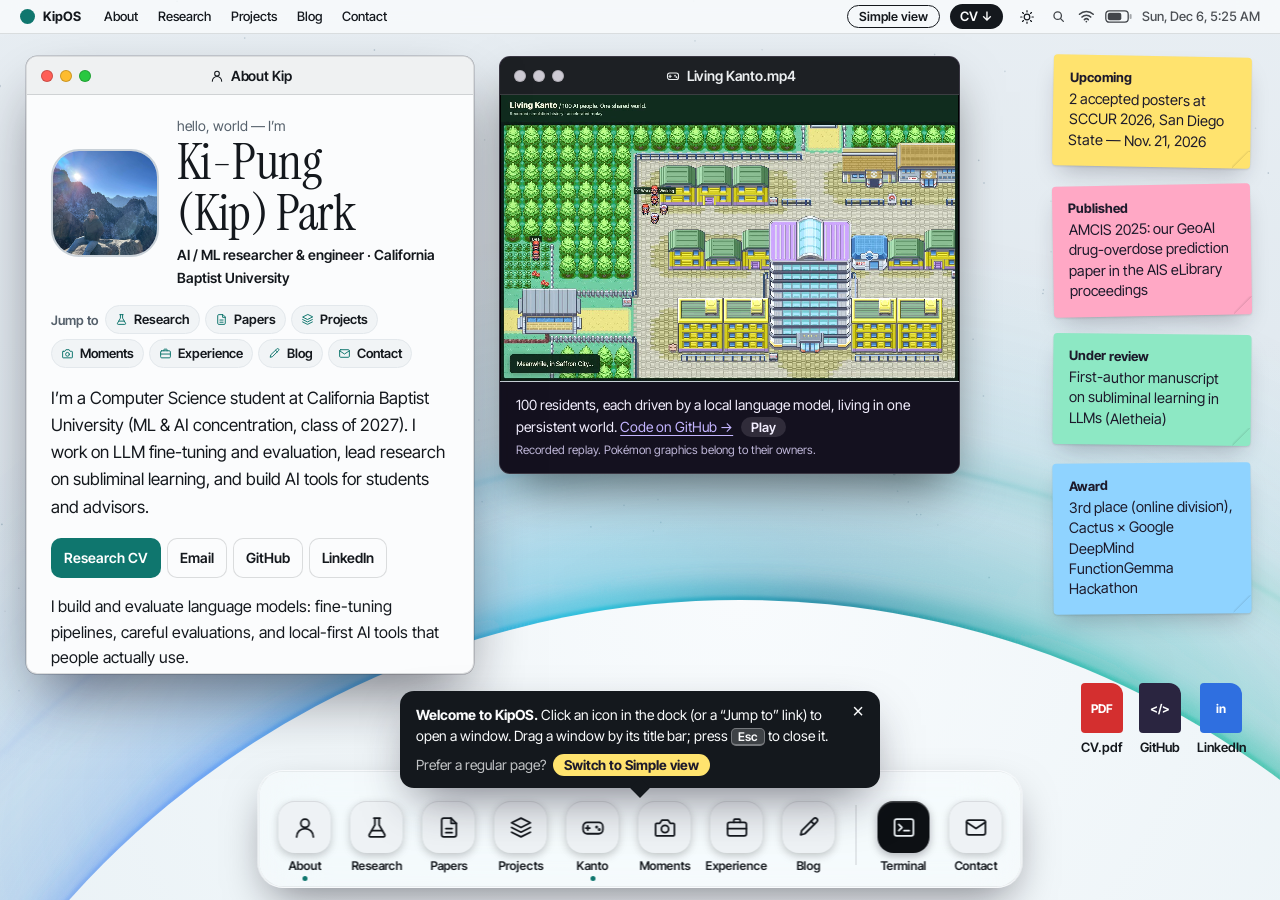
==== index.html @ 8d780658 "Deploy 2026-11-04" ====
<!DOCTYPE html><html lang="en"><head><meta charset="utf-8"><meta name="viewport" content="width=device-width, initial-scale=1"><meta name="theme-color" content="#fff4e6" media="(prefers-color-scheme: light)"><meta name="theme-color" content="#0b0916" media="(prefers-color-scheme: dark)"><title>Kip Park — AI / ML researcher &amp; engineer</title><meta name="description" content="Ki-Pung (Kip) Park — AI / ML researcher &amp; engineer. I build and evaluate language models: fine-tuning pipelines, careful evaluations, and local-first AI tools that people actually use."><link rel="canonical" href="https://kipung.github.io/"><link rel="icon" type="image/svg+xml" href="/favicon.svg"><link rel="alternate" type="application/rss+xml" title="Kip Park — Blog" href="/rss.xml"><meta property="og:type" content="website"><meta property="og:title" content="Kip Park — AI / ML researcher &amp; engineer"><meta property="og:description" content="Ki-Pung (Kip) Park — AI / ML researcher &amp; engineer. I build and evaluate language models: fine-tuning pipelines, careful evaluations, and local-first AI tools that people actually use."><meta property="og:url" content="https://kipung.github.io/"><meta property="og:image" content="https://kipung.github.io/images/kip.jpg"><meta name="twitter:card" content="summary_large_image"><meta property="og:site_name" content="Kip Park"><link rel="sitemap" href="/sitemap.xml"><script type="application/ld+json">{"@context":"https://schema.org","@type":"Person","name":"Ki-Pung (Kip) Park","alternateName":"Kip Park","url":"https://pungpaak.com","image":"https://kipung.github.io/images/kip.jpg","jobTitle":"AI / ML researcher & engineer","affiliation":{"@type":"CollegeOrUniversity","name":"California Baptist University"},"knowsAbout":["LLM architectures","Vision-language-action models","Physical AI"],"sameAs":["https://github.com/kipung","https://www.linkedin.com/in/kip-park"]}</script><link rel="preconnect" href="https://fonts.googleapis.com"><link rel="preconnect" href="https://fonts.gstatic.com" crossorigin><link href="https://fonts.googleapis.com/css2?family=Instrument+Serif:ital@0;1&family=Inter+Tight:wght@400;500;600;700&family=JetBrains+Mono:wght@400;600&display=swap" rel="stylesheet"><script>
      try {
        const t = localStorage.getItem('theme');
        if (t === 'light' || t === 'dark') document.documentElement.dataset.theme = t;
        if (localStorage.getItem('view') === 'simple') document.documentElement.classList.add('simple');
        document.documentElement.dataset.wall = localStorage.getItem('wall') || 'lens';
      } catch {}
    </script><link rel="stylesheet" href="/_astro/Base.DS2K-3kG.css"></head><body class="home"><a class="skip" href="#main">Skip to content</a><header class="menubar"><a href="/" class="logo" aria-label="Kip Park, home"><span class="logo-orb" aria-hidden="true"></span><b>KipOS</b></a><nav aria-label="Main"><a href="/#about">About</a><a href="/#research">Research</a><a href="/#projects">Projects</a><a href="/blog">Blog</a><a href="/#contact">Contact</a></nav><div class="tray"><button class="view-toggle" type="button" data-view-toggle hidden>Simple view</button><a class="cv-link" href="/files/kip-park-cv.pdf">CV ↓</a><button class="theme" type="button" aria-label="Toggle dark mode" title="Toggle dark mode"><svg viewBox="0 0 24 24" fill="none" stroke="currentColor" stroke-width="1.8" stroke-linecap="round" aria-hidden="true"><circle cx="12" cy="12" r="4.2"></circle><path d="M12 2.5v2M12 19.5v2M2.5 12h2M19.5 12h2M5.3 5.3l1.4 1.4M17.3 17.3l1.4 1.4M5.3 18.7l1.4-1.4M17.3 6.7l1.4-1.4"></path></svg></button><button class="tray-btn" type="button" data-spotlight aria-label="Spotlight search" title="Spotlight"><svg viewBox="0 0 16 16" fill="none" stroke="currentColor" stroke-width="1.6" stroke-linecap="round" aria-hidden="true"><circle cx="7" cy="7" r="4.6"></circle><path d="M10.6 10.6 14 14"></path></svg></button><span class="tray-ic" aria-hidden="true"><svg viewBox="0 0 18 14" fill="none" stroke="currentColor" stroke-width="1.7" stroke-linecap="round"><path d="M1.6 4.6a10.6 10.6 0 0 1 14.8 0"></path><path d="M4.3 7.6a6.7 6.7 0 0 1 9.4 0"></path><path d="M6.9 10.4a3 3 0 0 1 4.2 0"></path><circle cx="9" cy="12.5" r=".9" fill="currentColor" stroke="none"></circle></svg></span><span class="tray-ic tray-batt" aria-hidden="true"><svg viewBox="0 0 27 13" fill="none" stroke="currentColor" stroke-width="1.3"><rect x=".8" y=".8" width="22.4" height="11.4" rx="3.4"></rect><path d="M25.6 4.9v3.2" stroke-width="2" stroke-linecap="round" opacity=".45"></path><rect x="2.8" y="2.8" width="13.5" height="7.4" rx="2" fill="currentColor" stroke="none"></rect></svg></span><time class="clock" aria-hidden="true"></time></div></header><main id="main"><div class="desktop" data-desktop><ul class="stickies" aria-label="Recent highlights"><li class="sticky lemon k0"><b>Upcoming</b>2 accepted posters at SCCUR 2026, San Diego State — Nov. 21, 2026</li><li class="sticky rose k1"><b>Published</b>AMCIS 2025: our GeoAI drug-overdose prediction paper in the AIS eLibrary proceedings</li><li class="sticky mint k2"><b>Under review</b>First-author manuscript on subliminal learning in LLMs (Aletheia)</li><li class="sticky sky k3"><b>Award</b>3rd place (online division), Cactus × Google DeepMind FunctionGemma Hackathon</li></ul><ul class="files" aria-label="Files"><li><a href="/files/kip-park-cv.pdf"><span class="file-ic pdf" aria-hidden="true">PDF</span><span class="file-name">CV.pdf</span></a></li><li><a href="https://github.com/kipung" rel="me"><span class="file-ic gh" aria-hidden="true">&lt;/&gt;</span><span class="file-name">GitHub</span></a></li><li><a href="https://www.linkedin.com/in/kip-park" rel="me"><span class="file-ic li" aria-hidden="true">in</span><span class="file-name">LinkedIn</span></a></li></ul><section id="about" class="win peach" aria-labelledby="about-title" data-x="2" data-y="3" data-w="35" data-h="84" data-open="1" tabindex="-1"><div class="titlebar"><span class="lights"><button type="button" class="light close" aria-label="Close About Kip"></button><button type="button" class="light min" aria-label="Minimize About Kip"></button><button type="button" class="light max" aria-label="Maximize About Kip"></button></span><h2 id="about-title" class="win-title"><svg class="icon" viewBox="0 0 24 24" fill="none" stroke="currentColor" stroke-width="1.8" stroke-linecap="round" stroke-linejoin="round" aria-hidden="true"><circle cx="12" cy="8" r="4"/><path d="M4 21a8 8 0 0 1 16 0"/></svg> About Kip</h2></div><div class="win-body"><div class="about-head"><img class="avatar" src="/images/kip.jpg" alt="Kip sitting on a rocky mountain ridge on a clear winter day" width="750" height="1000"><div><p class="hello">hello, world — I’m</p><h1 class="name">Ki-Pung (Kip) Park</h1><p class="role">AI / ML researcher &amp; engineer · California Baptist University</p></div></div><nav class="jump" aria-label="Sections"><span class="jump-label">Jump to</span><a href="#research" class="lilac"><svg class="icon" viewBox="0 0 24 24" fill="none" stroke="currentColor" stroke-width="1.8" stroke-linecap="round" stroke-linejoin="round" aria-hidden="true"><path d="M9 3h6M10 3v6.5L4.5 19a1.5 1.5 0 0 0 1.3 2h12.4a1.5 1.5 0 0 0 1.3-2L14 9.5V3"/><path d="M7 15h10"/></svg> Research</a><a href="#publications" class="lemon"><svg class="icon" viewBox="0 0 24 24" fill="none" stroke="currentColor" stroke-width="1.8" stroke-linecap="round" stroke-linejoin="round" aria-hidden="true"><path d="M14 3H7a2 2 0 0 0-2 2v14a2 2 0 0 0 2 2h10a2 2 0 0 0 2-2V8z"/><path d="M14 3v5h5M9 13h6M9 17h6"/></svg> Papers</a><a href="#projects" class="mint"><svg class="icon" viewBox="0 0 24 24" fill="none" stroke="currentColor" stroke-width="1.8" stroke-linecap="round" stroke-linejoin="round" aria-hidden="true"><path d="M12 3 3 7.5l9 4.5 9-4.5z"/><path d="m3 12 9 4.5 9-4.5M3 16.5 12 21l9-4.5"/></svg> Projects</a><a href="#moments" class="rose"><svg class="icon" viewBox="0 0 24 24" fill="none" stroke="currentColor" stroke-width="1.8" stroke-linecap="round" stroke-linejoin="round" aria-hidden="true"><path d="M4 8h3l2-3h6l2 3h3a1 1 0 0 1 1 1v10a1 1 0 0 1-1 1H4a1 1 0 0 1-1-1V9a1 1 0 0 1 1-1z"/><circle cx="12" cy="13.5" r="3.5"/></svg> Moments</a><a href="#experience" class="lemon"><svg class="icon" viewBox="0 0 24 24" fill="none" stroke="currentColor" stroke-width="1.8" stroke-linecap="round" stroke-linejoin="round" aria-hidden="true"><rect x="3" y="7" width="18" height="13" rx="2"/><path d="M9 7V5a1 1 0 0 1 1-1h4a1 1 0 0 1 1 1v2M3 13h18"/></svg> Experience</a><a href="#writing" class="peach"><svg class="icon" viewBox="0 0 24 24" fill="none" stroke="currentColor" stroke-width="1.8" stroke-linecap="round" stroke-linejoin="round" aria-hidden="true"><path d="M16.5 3.5a2.1 2.1 0 0 1 3 3L8 18l-4 1 1-4z"/><path d="M14 6l3 3"/></svg> Blog</a><a href="#contact" class="lilac"><svg class="icon" viewBox="0 0 24 24" fill="none" stroke="currentColor" stroke-width="1.8" stroke-linecap="round" stroke-linejoin="round" aria-hidden="true"><rect x="3" y="5" width="18" height="14" rx="2"/><path d="m3 7 9 6 9-6"/></svg> Contact</a></nav><p class="lede">I’m a Computer Science student at California Baptist University (ML &amp; AI concentration, class of 2027). I work on LLM fine-tuning and evaluation, lead research on subliminal learning, and build AI tools for students and advisors.</p><div class="btns"><a class="b primary" href="/files/kip-park-cv.pdf">Research CV</a><a class="b" href="mailto:nankipung@gmail.com">Email</a><a class="b" href="https://github.com/kipung" rel="me">GitHub</a><a class="b" href="https://www.linkedin.com/in/kip-park" rel="me">LinkedIn</a></div><p>I build and evaluate language models: fine-tuning pipelines, careful evaluations, and local-first AI tools that people actually use.</p><dl class="facts"><div><dt>Studying</dt><dd>B.S. Computer Science — Machine Learning &amp; AI concentration<br><span class="muted">Minor in Christian Studies · Alpha Chi Honor Society</span></dd></div><div><dt>Graduating</dt><dd>Expected Apr. 2027 · GPA 3.94</dd></div><div><dt>Interests</dt><dd class="chips"><span class="chip">LLM architectures</span><span class="chip">Vision-language-action models</span><span class="chip">Physical AI</span></dd></div></dl><h3 class="sub">A bit more about me</h3><p>I’m majoring in Computer Science with a concentration in Machine Learning &amp; AI, and minoring in Christian Studies. I’m drawn to the place where technology, learning, and creativity meet, and I like sharing what I learn along the way.</p><p>As president of CBU’s ACM chapter (2024–2026) I started the Software Engineering Team, where 20+ students built projects like our chapter website. I also tutor software engineering, solve ICPC problems, and enjoy building visual simulations.</p><p>When I’m not doing anything “nerdy,” you’ll find me playing basketball with friends, sharing a meal, or hunting for a good series to watch.</p></div></section><section id="kanto" class="win sky win-dark" aria-labelledby="kanto-title" data-x="39" data-y="3" data-w="36" data-h="47" data-open="1" tabindex="-1"><div class="titlebar"><span class="lights"><button type="button" class="light close" aria-label="Close Living Kanto.mp4"></button><button type="button" class="light min" aria-label="Minimize Living Kanto.mp4"></button><button type="button" class="light max" aria-label="Maximize Living Kanto.mp4"></button></span><h2 id="kanto-title" class="win-title"><svg class="icon" viewBox="0 0 24 24" fill="none" stroke="currentColor" stroke-width="1.8" stroke-linecap="round" stroke-linejoin="round" aria-hidden="true"><rect x="2.5" y="7" width="19" height="11" rx="4"/><path d="M7 10.5v4M5 12.5h4"/><circle cx="15.5" cy="11.5" r=".6"/><circle cx="18" cy="14" r=".6"/></svg> Living Kanto.mp4</h2></div><div class="win-body"><video src="/m/kanto.mp4" poster="/m/kanto-town.jpg" data-fit="1.6" autoplay muted loop playsinline preload="metadata" aria-label="Living Kanto: pixel-art town where language-model residents go about their day"></video><p class="caption">100 residents, each driven by a local language model, living in one persistent world. <a href="https://github.com/kipung/living-kanto">Code on GitHub →</a><button class="replay" type="button" data-replay aria-pressed="false">Pause</button><br><small>Recorded replay. Pokémon graphics belong to their owners.</small></p></div></section><section id="terminal" class="win ink win-dark" aria-labelledby="terminal-title" data-x="42" data-y="51" data-w="37" data-h="44" tabindex="-1"><div class="titlebar"><span class="lights"><button type="button" class="light close" aria-label="Close kip@kipos: ~"></button><button type="button" class="light min" aria-label="Minimize kip@kipos: ~"></button><button type="button" class="light max" aria-label="Maximize kip@kipos: ~"></button></span><h2 id="terminal-title" class="win-title"><svg class="icon" viewBox="0 0 24 24" fill="none" stroke="currentColor" stroke-width="1.8" stroke-linecap="round" stroke-linejoin="round" aria-hidden="true"><rect x="3" y="4" width="18" height="16" rx="2"/><path d="m7 9 3 3-3 3M12 15h5"/></svg> kip@kipos: ~</h2></div><div class="win-body"><div class="term" data-term><div class="term-out" aria-live="polite"><p><span class="ok">KipOS 1.0</span> · type <kbd>help</kbd> to look around.</p><noscript><p>The terminal needs JavaScript. Everything else on this page works without it.</p></noscript></div><form class="term-in" data-term-form><label for="term-cmd"><span class="prompt">kip@kipos ~ %</span></label><input id="term-cmd" autocomplete="off" autocapitalize="off" spellcheck="false" aria-label="Terminal command"></form></div><script type="application/json" id="term-data">{"name":"Ki-Pung (Kip) Park","role":"AI / ML researcher & engineer","school":"California Baptist University","degree":"B.S. Computer Science — Machine Learning & AI concentration","grad":"Expected Apr. 2027","gpa":"3.94","interests":["LLM architectures","Vision-language-action models","Physical AI"],"email":"nankipung@gmail.com","links":{"github":"https://github.com/kipung","linkedin":"https://www.linkedin.com/in/kip-park","cv":"/files/kip-park-cv.pdf"},"projects":[{"title":"AI Degree Planning Companion","tags":["LangChain","Neo4j","FastAPI","Ollama"],"repo":"https://github.com/kipung/degree_planning_guide"},{"title":"Local Voice Assistant","tags":["Vosk","Ollama","Python"]},{"title":"Domain Fine-Tuning Pipeline","tags":["QLoRA","Unsloth","GGUF","vLLM"]},{"title":"Subliminal Learning Replication","tags":["Llama 3.2","LoRA","Evaluation"],"repo":"https://github.com/kipung/CSC422_Subliminal_Learning"},{"title":"Gravitational Lensing Simulations","tags":["Python","Simulation","Visualization"]},{"title":"GeoAI: Drug Overdose Risk Mapping","tags":["Kepler.gl","GIS","Deep Learning","Research Poster"]},{"title":"Storm Timeline Analysis (Hydrology)","tags":["Python","Time Series","Validation"]},{"title":"Living Kanto","tags":["Local LLMs","Agents","Simulation"],"repo":"https://github.com/kipung/living-kanto"},{"title":"CampusMate","tags":["Flutter","Firebase","Mobile"],"repo":"https://github.com/kipung/campusmate"}],"papers":[{"status":"Published","title":"A DSR Approach for Geospatial AI: Prediction of Drug Overdoses."},{"status":"Under review","title":"Replicating Subliminal Learning in LLMs via Distillation and LoRA Fine-Tuning."}],"skills":[{"group":"Languages","items":["Python","Java","C++","JavaScript"]},{"group":"ML frameworks","items":["PyTorch","JAX / Haiku","TransformerLens","Unsloth","LangChain"]},{"group":"Methods","items":["LoRA / QLoRA","Sparse autoencoders","Model evaluation","Synthetic data"]},{"group":"Inference & systems","items":["Ollama","vLLM","GGUF","FastAPI","Neo4j","PostgreSQL","Docker"]}],"apps":["about","research","publications","projects","kanto","moments","experience","writing","terminal","contact"]}</script></div></section><section id="research" class="win lilac" aria-labelledby="research-title" data-x="6" data-y="5" data-w="52" data-h="84" tabindex="-1"><div class="titlebar"><span class="lights"><button type="button" class="light close" aria-label="Close Research"></button><button type="button" class="light min" aria-label="Minimize Research"></button><button type="button" class="light max" aria-label="Maximize Research"></button></span><h2 id="research-title" class="win-title"><svg class="icon" viewBox="0 0 24 24" fill="none" stroke="currentColor" stroke-width="1.8" stroke-linecap="round" stroke-linejoin="round" aria-hidden="true"><path d="M9 3h6M10 3v6.5L4.5 19a1.5 1.5 0 0 0 1.3 2h12.4a1.5 1.5 0 0 0 1.3-2L14 9.5V3"/><path d="M7 15h10"/></svg> Research</h2></div><div class="win-body"><ol class="rlist"><li class="peach"><p class="when">Feb. 2026 – Present</p><h3>LLM Fine-Tuning and Evaluation</h3><p class="org">CBU AI &amp; Machine Learning Lab (CAIMLL) · Riverside, CA</p><ul><li>Built the backbone of the lab’s fine-tuning pipeline: complex reference documents become source-verified training data, with checks for evidence coverage, answer quality, and reproducibility.</li><li>Designed training examples that separate fully answerable, partially answerable, and unsupported questions, so models learn to admit knowledge gaps while answering what they can.</li><li>Developed distributed adapter and full-parameter fine-tuning workflows, and audited synthetic data for wording and topic shortcuts.</li></ul></li><li class="lilac"><p class="when">Aug. 2025 – Present</p><h3>Subliminal Learning in LLMs — Study Lead</h3><p class="org">California Baptist University · Riverside, CA</p><ul><li>Led a controlled study comparing LoRA-induced and system-prompt-induced teacher preferences, fine-tuning Llama 3.2 3B students on filtered numerical sequences.</li><li>Neither pipeline produced robust preference transfer under the tested conditions; leading the manuscript through revision.</li></ul></li><li class="mint"><p class="when">Jan. 2026 – Present</p><h3>Hydrology — Statistical Rainfall Estimation</h3><p class="org">Research collaboration with Dr. Benjamin Sanders</p><ul><li>Modeled hourly rainfall transfer from CSUSB to Panorama Point using 1996–2024 gauge records; event-calibrated lagged OLS reached R² = 0.58 on held-out observed event hours (≥ 0.04 in/hr).</li></ul></li><li class="lemon"><p class="when">Jul. – Oct. 2025</p><h3>AI Researcher — Mechanistic Interpretability</h3><p class="org">Algoverse AI Research Program · Remote</p><ul><li>Implemented JAX/Haiku transformers for RASP-style algorithmic tasks and sparse-autoencoder pipelines to analyze attention and MLP representations.</li></ul><a class="more" href="https://github.com/kipung/tracr_to_transformer_lens_generalize">Code on GitHub →</a></li><li class="sky"><p class="when">Mar. 2024 – Sept. 2025</p><h3>Student Researcher — GeoAI for Public Health</h3><p class="org">California Baptist University · Riverside, CA</p><ul><li>Trained a deep neural network to predict geographic areas of suspected drug-overdose risk, and built the GIS visualizations in Kepler.gl that turned its output into insights; coauthored the AMCIS 2025 paper.</li></ul></li><li class="rose"><p class="when">May 2024 – Aug. 2025</p><h3>Undergraduate Research Assistant — Computational Physics</h3><p class="org">California Baptist University · Adviser: Dr. Hyung Choi · Riverside, CA</p><ul><li>Built modular, object-oriented simulations of gravitational lensing and interactive visualizations of multi-body lensing behavior.</li></ul></li></ol></div></section><section id="publications" class="win lemon" aria-labelledby="publications-title" data-x="18" data-y="7" data-w="50" data-h="78" tabindex="-1"><div class="titlebar"><span class="lights"><button type="button" class="light close" aria-label="Close Papers &amp; talks"></button><button type="button" class="light min" aria-label="Minimize Papers &amp; talks"></button><button type="button" class="light max" aria-label="Maximize Papers &amp; talks"></button></span><h2 id="publications-title" class="win-title"><svg class="icon" viewBox="0 0 24 24" fill="none" stroke="currentColor" stroke-width="1.8" stroke-linecap="round" stroke-linejoin="round" aria-hidden="true"><path d="M14 3H7a2 2 0 0 0-2 2v14a2 2 0 0 0 2 2h10a2 2 0 0 0 2-2V8z"/><path d="M14 3v5h5M9 13h6M9 17h6"/></svg> Papers &amp; talks</h2></div><div class="win-body"><h3 class="sub">Papers</h3><ul class="pubs"><li><span class="stamp mint">Published</span><p class="pub-title"><a href="https://aisel.aisnet.org/amcis2025/intelfuture/intelfuture/27/">A DSR Approach for Geospatial AI: Prediction of Drug Overdoses.</a></p><p class="muted">Corso, A., Asariah, J. S., <b>Park, K.</b>, Corso, N. A., and Lee, E. (2025). Americas Conference on Information Systems (AMCIS), Montréal.</p></li><li><span class="stamp lemon">Under review</span><p class="pub-title">Replicating Subliminal Learning in LLMs via Distillation and LoRA Fine-Tuning.</p><p class="muted"><b>Park, K.</b>, Bergquist, G., Lee, P., and Sanders, B. Aletheia — The Alpha Chi Journal of Undergraduate Scholarship.</p></li></ul><h3 class="sub">Presentations</h3><ul class="talks"><li><p class="talk-head"><span class="chip">Nov. 2026</span> SCCUR 2026 · San Diego State University</p><ul><li>Towards Modeling Runoff and Flood Prediction over Unreliable Precipitation Gauges and Assessment of Potential Gauge Error (first author)</li><li>Separate or Unified Fine-Tuning? A Systematic Comparison of Training Strategies for Multi-Document Domain Applications (second author)</li></ul></li><li><p class="talk-head"><span class="chip">Jan. 2026</span> KSEA SWRC · CSU Fullerton</p><ul><li>Subliminal Learning in Large Language Models</li><li>A Design Science Research Approach for Geospatial AI: Predicting Drug Overdose Risk Using Social Media</li></ul></li><li><p class="talk-head"><span class="chip">Aug. 2025</span> AMCIS 2025 · Montréal, Canada</p><ul><li>A DSR Approach for Geospatial AI: Prediction of Drug Overdoses (paper presentation)</li></ul></li></ul></div></section><section id="projects" class="win mint" aria-labelledby="projects-title" data-x="12" data-y="4" data-w="66" data-h="86" tabindex="-1"><div class="titlebar"><span class="lights"><button type="button" class="light close" aria-label="Close Projects"></button><button type="button" class="light min" aria-label="Minimize Projects"></button><button type="button" class="light max" aria-label="Maximize Projects"></button></span><h2 id="projects-title" class="win-title"><svg class="icon" viewBox="0 0 24 24" fill="none" stroke="currentColor" stroke-width="1.8" stroke-linecap="round" stroke-linejoin="round" aria-hidden="true"><path d="M12 3 3 7.5l9 4.5 9-4.5z"/><path d="m3 12 9 4.5 9-4.5M3 16.5 12 21l9-4.5"/></svg> Projects</h2></div><div class="win-body"><div class="finder"><article class="proj peach"><div class="thumb"><img src="/images/SCR-20250731-tovg.jpg" alt="AI Degree Planning Companion screenshot" width="640" height="400" loading="lazy"></div><h3>AI Degree Planning Companion</h3><p>An LLM agent that helps CBU students plan courses, supported by the Office of Student Success. Local Mistral via Ollama, LangChain tools over a Neo4j prerequisite graph, PostgreSQL, and FAISS search, streamed to a React chat UI.</p><p class="chips"><span class="chip">LangChain</span><span class="chip">Neo4j</span><span class="chip">FastAPI</span><span class="chip">Ollama</span></p><p class="links"><a class="more" href="/blog/ai-degree-planning-companion-part-1">Read the write-up →</a><a class="more" href="https://github.com/kipung/degree_planning_guide">Code on GitHub →</a></p></article><article class="proj lilac"><div class="thumb"><img src="/images/Voice_LLM_Pipeline.jpg" alt="Local Voice Assistant screenshot" width="640" height="400" loading="lazy"></div><h3>Local Voice Assistant</h3><p>A hands-free assistant that runs fully offline: Vosk speech-to-text with WebRTC VAD, a local Llama 3.2 model through Ollama, and pyttsx3 speech output, with multi-turn memory.</p><p class="chips"><span class="chip">Vosk</span><span class="chip">Ollama</span><span class="chip">Python</span></p><p class="links"><a class="more" href="/blog/giving-my-llm-a-voice">Read the write-up →</a></p></article><article class="proj mint"><div class="thumb"><img src="/m/proj-domain-fine-tuning.jpg" alt="Conceptual illustration of source documents moving through question-and-answer examples, model fine-tuning, and desktop deployment." width="640" height="400" loading="lazy"></div><h3>Domain Fine-Tuning Pipeline</h3><p>The CAIMLL lab’s end-to-end workflow for 3B-parameter models: PDF ingestion, source-verified synthetic Q&amp;A, QLoRA/Unsloth training, structured evaluation, and local GGUF deployment.</p><p class="chips"><span class="chip">QLoRA</span><span class="chip">Unsloth</span><span class="chip">GGUF</span><span class="chip">vLLM</span></p></article><article class="proj lemon"><div class="thumb"><img src="/m/proj-subliminal-learning.jpg" alt="Training loss versus training steps from the subliminal-learning student model, falling rapidly and then leveling off." width="640" height="400" loading="lazy"></div><h3>Subliminal Learning Replication</h3><p>Controlled teacher–student experiments testing whether hidden preferences transfer through filtered number sequences, with LoRA and system-prompt teachers.</p><p class="chips"><span class="chip">Llama 3.2</span><span class="chip">LoRA</span><span class="chip">Evaluation</span></p><p class="links"><a class="more" href="https://github.com/kipung/CSC422_Subliminal_Learning">Code on GitHub →</a></p></article><article class="proj sky"><div class="thumb"><video src="/m/proj-gravitational-lensing.mp4" poster="/m/proj-gravitational-lensing.jpg" width="640" height="400" muted loop autoplay playsinline preload="metadata" aria-label="Recorded run of the ray-tracing simulation: yellow light rays fan out from eight points, and bend as they reach lattice rows of red gravity and cyan anti-gravity circles."></video></div><h3>Gravitational Lensing Simulations</h3><p>Object-oriented simulations and interactive visualizations of multi-body gravitational lensing, built for computational physics research.</p><p class="note">Looping clip from a recorded run of the 2D ray-tracing model: light rays bending as they meet interleaved gravity / anti-gravity rows. Exploratory model, not a physics validation.</p><p class="chips"><span class="chip">Python</span><span class="chip">Simulation</span><span class="chip">Visualization</span></p></article><article class="proj rose"><div class="thumb"><img src="/m/geoai-kepler.jpg" alt="Kepler.gl map of the United States with thousands of geolocated social-media posts as colored dots; four treatment-region states shaded in purple." width="640" height="400" loading="lazy"></div><h3>GeoAI: Drug Overdose Risk Mapping</h3><p>Geospatial analysis of suspected drug-overdose risk from social-media data: Kepler.gl maps of geolocated posts across the U.S. turned model output into interpretable regional insights. Coauthored the AMCIS 2025 paper and presented the poster at KSEA SWRC.</p><p class="note">Fig. 1 from the KSEA SWRC research poster.</p><p class="chips"><span class="chip">Kepler.gl</span><span class="chip">GIS</span><span class="chip">Deep Learning</span><span class="chip">Research Poster</span></p><p class="links"><a class="more" href="https://aisel.aisnet.org/amcis2025/intelfuture/intelfuture/27/">Read the paper →</a></p></article><article class="proj peach"><div class="thumb"><img src="/m/hydro-storm-timeline.jpg" alt="Storm Timeline Analysis (Hydrology) screenshot" width="640" height="400" loading="lazy"></div><h3>Storm Timeline Analysis (Hydrology)</h3><p>A 28-year daily precipitation record (1996–2024) read timestamp by timestamp: every rainfall spike plotted day by day, with the largest total and peak storms highlighted as validation windows for streamflow models.</p><p class="chips"><span class="chip">Python</span><span class="chip">Time Series</span><span class="chip">Validation</span></p></article><article class="proj lilac"><div class="thumb"><video src="/m/kanto.mp4" poster="/m/kanto-town.jpg" width="640" height="400" muted loop autoplay playsinline preload="metadata" aria-label="Top-down pixel-art town where simulated residents walk between buildings"></video></div><h3>Living Kanto</h3><p>A persistent Pokémon world where 100 residents, each driven by a local language model, make their own decisions — travelling, working, talking, and pursuing ambitions in a world with consistent rules and lasting consequences.</p><p class="note">Replay of recorded simulation activity. Pokémon graphics belong to their owners.</p><p class="chips"><span class="chip">Local LLMs</span><span class="chip">Agents</span><span class="chip">Simulation</span></p><p class="links"><a class="more" href="https://github.com/kipung/living-kanto">Code on GitHub →</a></p></article><article class="proj mint"><div class="thumb"><img src="/m/proj-campusmate.jpg" alt="Conceptual illustration of three students' hands holding phones around shared study books, connected by a circular line." width="640" height="400" loading="lazy"></div><h3>CampusMate</h3><p>A mobile app that helps college students connect, form study groups, and communicate, with real-time messaging, file sharing, and a group calendar. Started as a CSC322 class project.</p><p class="chips"><span class="chip">Flutter</span><span class="chip">Firebase</span><span class="chip">Mobile</span></p><p class="links"><a class="more" href="https://github.com/kipung/campusmate">Code on GitHub →</a></p></article></div></div></section><section id="moments" class="win rose" aria-labelledby="moments-title" data-x="22" data-y="6" data-w="56" data-h="82" tabindex="-1"><div class="titlebar"><span class="lights"><button type="button" class="light close" aria-label="Close Moments"></button><button type="button" class="light min" aria-label="Minimize Moments"></button><button type="button" class="light max" aria-label="Maximize Moments"></button></span><h2 id="moments-title" class="win-title"><svg class="icon" viewBox="0 0 24 24" fill="none" stroke="currentColor" stroke-width="1.8" stroke-linecap="round" stroke-linejoin="round" aria-hidden="true"><path d="M4 8h3l2-3h6l2 3h3a1 1 0 0 1 1 1v10a1 1 0 0 1-1 1H4a1 1 0 0 1-1-1V9a1 1 0 0 1 1-1z"/><circle cx="12" cy="13.5" r="3.5"/></svg> Moments</h2></div><div class="win-body"><ul class="photos"><li><figure><img src="/m/amcis.jpg" alt="Kip standing with a colleague in front of the AMCIS 2025 Montréal backdrop" width="800" height="1068" loading="lazy"><figcaption><span class="chip">Aug. 2025</span> AMCIS 2025 in Montréal, presenting our GeoAI paper</figcaption></figure></li><li><figure><img src="/m/ksea.jpg" alt="Kip in a suit standing beside his research poster" width="709" height="1536" loading="lazy"><figcaption><span class="chip">Jan. 2026</span> Two research posters at KSEA SWRC, CSU Fullerton</figcaption></figure></li><li><figure><img src="/m/hackathon.jpg" alt="Cactus × Google DeepMind hackathon title card with a green wireframe hand reaching toward a human hand" width="640" height="632" loading="lazy"><figcaption><span class="chip">Feb. 2026</span> 3rd place (online division), Cactus × Google DeepMind FunctionGemma Hackathon</figcaption></figure></li><li><figure><img src="/m/so101.jpg" alt="SO-101 robot arm on a desk next to a monitor showing its simulation" width="640" height="360" loading="lazy"><figcaption><span class="chip">2026</span> Physical AI capstone: SO-101 arm assembly and teleoperation setup</figcaption></figure></li><li><figure><img src="/m/jetson.jpg" alt="NVIDIA Jetson Orin Nano developer board on a desk" width="800" height="1068" loading="lazy"><figcaption><span class="chip">Winter break</span> A fully local AI assistant on an NVIDIA Jetson Orin Nano Super</figcaption></figure></li><li><figure><img src="/m/reachy.jpg" alt="Partly assembled Reachy Mini robot on a table" width="480" height="640" loading="lazy"><figcaption><span class="chip">2026</span> Assembled Reachy Mini and ran its demos for visiting students</figcaption></figure></li><li><figure><img src="/m/icpc.jpg" alt="Kip and teammates outside the ICPC contest venue" width="1280" height="960" loading="lazy"><figcaption><span class="chip">Nov. 2024</span> SoCal Regional ICPC with the CBU team</figcaption></figure></li></ul></div></section><section id="experience" class="win lemon" aria-labelledby="experience-title" data-x="28" data-y="5" data-w="50" data-h="84" tabindex="-1"><div class="titlebar"><span class="lights"><button type="button" class="light close" aria-label="Close Experience &amp; leadership"></button><button type="button" class="light min" aria-label="Minimize Experience &amp; leadership"></button><button type="button" class="light max" aria-label="Maximize Experience &amp; leadership"></button></span><h2 id="experience-title" class="win-title"><svg class="icon" viewBox="0 0 24 24" fill="none" stroke="currentColor" stroke-width="1.8" stroke-linecap="round" stroke-linejoin="round" aria-hidden="true"><rect x="3" y="7" width="18" height="13" rx="2"/><path d="M9 7V5a1 1 0 0 1 1-1h4a1 1 0 0 1 1 1v2M3 13h18"/></svg> Experience &amp; leadership</h2></div><div class="win-body"><ol class="xlist"><li><p class="when">Jun. – Sept. 2026</p><h3>AI Evaluation &amp; Optimization Intern</h3><p class="org">Portfolio Elevation, LLC · Redlands, CA</p><ul><li>Built a three-part evaluation program: black-box response benchmarks, blind human photo review, and controlled vision-pipeline experiments.</li><li>Used checked answer keys and repeated runs to catch incomplete responses, negation errors, truncation, and image-orientation failures.</li></ul></li><li><p class="when">Jan. 2025 – Present</p><h3>AI Engineering Intern</h3><p class="org">CBU Office of Student Success / Career Center · Riverside, CA</p><ul><li>Developed an LLM email-drafting system piloted with 3–4 advisors, and a Whisper transcription prototype with projected savings of $6K+ per year.</li><li>Built a Neo4j/LangChain academic-planning prototype and authenticated mock-interview scheduling apps (Power Apps, Power Automate, SharePoint).</li></ul></li><li><p class="when">Mar. 2024 – Apr. 2026</p><h3>President, CBU ACM</h3><p class="muted">Founded the Software Engineering Team and mentored 20+ student developers using Scrum and GitHub.</p></li><li><p class="when">Aug. 2024 – Present</p><h3>Software Engineering Tutor, CBU</h3><p class="muted">Support ~90 students in Java, data structures, debugging, and object-oriented design.</p></li><li><p class="when">CBU nominee</p><h3>Alpha Chi Gaston/Nolle Scholarship</h3><p class="muted">Selected by CBU for national scholarship consideration.</p></li></ol><h3 class="sub">Toolbox</h3><div class="skills"><div class="mint"><p class="when">Languages</p><p class="chips"><span class="chip">Python</span><span class="chip">Java</span><span class="chip">C++</span><span class="chip">JavaScript</span></p></div><div class="lemon"><p class="when">ML frameworks</p><p class="chips"><span class="chip">PyTorch</span><span class="chip">JAX / Haiku</span><span class="chip">TransformerLens</span><span class="chip">Unsloth</span><span class="chip">LangChain</span></p></div><div class="sky"><p class="when">Methods</p><p class="chips"><span class="chip">LoRA / QLoRA</span><span class="chip">Sparse autoencoders</span><span class="chip">Model evaluation</span><span class="chip">Synthetic data</span></p></div><div class="rose"><p class="when">Inference &amp; systems</p><p class="chips"><span class="chip">Ollama</span><span class="chip">vLLM</span><span class="chip">GGUF</span><span class="chip">FastAPI</span><span class="chip">Neo4j</span><span class="chip">PostgreSQL</span><span class="chip">Docker</span></p></div></div></div></section><section id="writing" class="win peach" aria-labelledby="writing-title" data-x="34" data-y="10" data-w="42" data-h="64" tabindex="-1"><div class="titlebar"><span class="lights"><button type="button" class="light close" aria-label="Close Blog"></button><button type="button" class="light min" aria-label="Minimize Blog"></button><button type="button" class="light max" aria-label="Maximize Blog"></button></span><h2 id="writing-title" class="win-title"><svg class="icon" viewBox="0 0 24 24" fill="none" stroke="currentColor" stroke-width="1.8" stroke-linecap="round" stroke-linejoin="round" aria-hidden="true"><path d="M16.5 3.5a2.1 2.1 0 0 1 3 3L8 18l-4 1 1-4z"/><path d="M14 6l3 3"/></svg> Blog</h2></div><div class="win-body"><div class="posts"><a class="post-card" href="/blog/ai-degree-planning-companion-part-1"><div class="body"><time datetime="2025-08-01T00:00:00.000Z" class="eyebrow">Aug 1, 2025</time><h3 class="post-title">The AI Degree Planning Companion: Part 1</h3><p>From idea to architecture: laying the foundation for an LLM-powered degree planning agent at CBU.</p><p class="tags"><span class="tag">LLMs</span><span class="tag">Agents</span><span class="tag">Education</span></p></div></a><a class="post-card" href="/blog/giving-my-llm-a-voice"><div class="body"><time datetime="2025-02-26T00:00:00.000Z" class="eyebrow">Feb 26, 2025</time><h3 class="post-title">Giving My LLM a Voice — Building a Voice-Controlled AI Assistant</h3><p>Building a fully local, hands-free voice assistant with Vosk, Ollama, and pyttsx3.</p><p class="tags"><span class="tag">LLMs</span><span class="tag">Voice</span><span class="tag">Local AI</span></p></div></a></div><p><a class="more" href="/blog">All posts →</a></p></div></section><section id="contact" class="win lilac" aria-labelledby="contact-title" data-x="30" data-y="16" data-w="40" data-h="56" tabindex="-1"><div class="titlebar"><span class="lights"><button type="button" class="light close" aria-label="Close Contact"></button><button type="button" class="light min" aria-label="Minimize Contact"></button><button type="button" class="light max" aria-label="Maximize Contact"></button></span><h2 id="contact-title" class="win-title"><svg class="icon" viewBox="0 0 24 24" fill="none" stroke="currentColor" stroke-width="1.8" stroke-linecap="round" stroke-linejoin="round" aria-hidden="true"><rect x="3" y="5" width="18" height="14" rx="2"/><path d="m3 7 9 6 9-6"/></svg> Contact</h2></div><div class="win-body"><p class="big-talk">Let’s talk.</p><p>Questions about a project, research collaborations, or opportunities: send me a message. I’ll do my best to get back to you soon.</p><div class="btns"><a class="b primary" href="mailto:nankipung@gmail.com">nankipung@gmail.com</a><a class="b" href="https://www.linkedin.com/in/kip-park" rel="me">LinkedIn</a></div></div></section></div><aside class="hint" data-hint hidden aria-label="How to use KipOS"><button type="button" class="hint-x" data-hint-close aria-label="Dismiss tip">×</button><p><b>Welcome to KipOS.</b> Click an icon in the dock (or a “Jump to” link) to open a window. Drag a window by its title bar; press <kbd>Esc</kbd> to close it.</p><p class="hint-alt">Prefer a regular page? <button type="button" class="hint-simple" data-hint-simple>Switch to Simple view</button></p></aside><nav class="dock" aria-label="Apps"><a href="#about" class="dock-app peach" data-app="about"><span class="dock-ic"><svg class="icon" viewBox="0 0 24 24" fill="none" stroke="currentColor" stroke-width="1.8" stroke-linecap="round" stroke-linejoin="round" aria-hidden="true"><circle cx="12" cy="8" r="4"/><path d="M4 21a8 8 0 0 1 16 0"/></svg></span><span class="dock-label">About</span></a><a href="#research" class="dock-app lilac" data-app="research"><span class="dock-ic"><svg class="icon" viewBox="0 0 24 24" fill="none" stroke="currentColor" stroke-width="1.8" stroke-linecap="round" stroke-linejoin="round" aria-hidden="true"><path d="M9 3h6M10 3v6.5L4.5 19a1.5 1.5 0 0 0 1.3 2h12.4a1.5 1.5 0 0 0 1.3-2L14 9.5V3"/><path d="M7 15h10"/></svg></span><span class="dock-label">Research</span></a><a href="#publications" class="dock-app lemon" data-app="publications"><span class="dock-ic"><svg class="icon" viewBox="0 0 24 24" fill="none" stroke="currentColor" stroke-width="1.8" stroke-linecap="round" stroke-linejoin="round" aria-hidden="true"><path d="M14 3H7a2 2 0 0 0-2 2v14a2 2 0 0 0 2 2h10a2 2 0 0 0 2-2V8z"/><path d="M14 3v5h5M9 13h6M9 17h6"/></svg></span><span class="dock-label">Papers</span></a><a href="#projects" class="dock-app mint" data-app="projects"><span class="dock-ic"><svg class="icon" viewBox="0 0 24 24" fill="none" stroke="currentColor" stroke-width="1.8" stroke-linecap="round" stroke-linejoin="round" aria-hidden="true"><path d="M12 3 3 7.5l9 4.5 9-4.5z"/><path d="m3 12 9 4.5 9-4.5M3 16.5 12 21l9-4.5"/></svg></span><span class="dock-label">Projects</span></a><a href="#kanto" class="dock-app sky" data-app="kanto"><span class="dock-ic"><svg class="icon" viewBox="0 0 24 24" fill="none" stroke="currentColor" stroke-width="1.8" stroke-linecap="round" stroke-linejoin="round" aria-hidden="true"><rect x="2.5" y="7" width="19" height="11" rx="4"/><path d="M7 10.5v4M5 12.5h4"/><circle cx="15.5" cy="11.5" r=".6"/><circle cx="18" cy="14" r=".6"/></svg></span><span class="dock-label">Kanto</span></a><a href="#moments" class="dock-app rose" data-app="moments"><span class="dock-ic"><svg class="icon" viewBox="0 0 24 24" fill="none" stroke="currentColor" stroke-width="1.8" stroke-linecap="round" stroke-linejoin="round" aria-hidden="true"><path d="M4 8h3l2-3h6l2 3h3a1 1 0 0 1 1 1v10a1 1 0 0 1-1 1H4a1 1 0 0 1-1-1V9a1 1 0 0 1 1-1z"/><circle cx="12" cy="13.5" r="3.5"/></svg></span><span class="dock-label">Moments</span></a><a href="#experience" class="dock-app lemon" data-app="experience"><span class="dock-ic"><svg class="icon" viewBox="0 0 24 24" fill="none" stroke="currentColor" stroke-width="1.8" stroke-linecap="round" stroke-linejoin="round" aria-hidden="true"><rect x="3" y="7" width="18" height="13" rx="2"/><path d="M9 7V5a1 1 0 0 1 1-1h4a1 1 0 0 1 1 1v2M3 13h18"/></svg></span><span class="dock-label">Experience</span></a><a href="#writing" class="dock-app peach" data-app="writing"><span class="dock-ic"><svg class="icon" viewBox="0 0 24 24" fill="none" stroke="currentColor" stroke-width="1.8" stroke-linecap="round" stroke-linejoin="round" aria-hidden="true"><path d="M16.5 3.5a2.1 2.1 0 0 1 3 3L8 18l-4 1 1-4z"/><path d="M14 6l3 3"/></svg></span><span class="dock-label">Blog</span></a><span class="dock-sep" aria-hidden="true"></span><a href="#terminal" class="dock-app ink" data-app="terminal"><span class="dock-ic"><svg class="icon" viewBox="0 0 24 24" fill="none" stroke="currentColor" stroke-width="1.8" stroke-linecap="round" stroke-linejoin="round" aria-hidden="true"><rect x="3" y="4" width="18" height="16" rx="2"/><path d="m7 9 3 3-3 3M12 15h5"/></svg></span><span class="dock-label">Terminal</span></a><a href="#contact" class="dock-app lilac" data-app="contact"><span class="dock-ic"><svg class="icon" viewBox="0 0 24 24" fill="none" stroke="currentColor" stroke-width="1.8" stroke-linecap="round" stroke-linejoin="round" aria-hidden="true"><rect x="3" y="5" width="18" height="14" rx="2"/><path d="m3 7 9 6 9-6"/></svg></span><span class="dock-label">Contact</span></a></nav><script type="module" src="/_astro/index.astro_astro_type_script_index_0_lang.qCPDnrMe.js"></script></main><footer class="site-footer"><div class="foot"><span>© 2026 Kip Park · KipOS v1.0</span><span class="foot-links"><a href="https://github.com/kipung" rel="me">GitHub</a><a href="https://www.linkedin.com/in/kip-park" rel="me">LinkedIn</a><a href="/rss.xml">RSS</a></span></div></footer><script>
      const clock = document.querySelector('.clock');
      const tick = () => { if (clock) clock.textContent = new Date().toLocaleString('en-US', { weekday: 'short', month: 'short', day: 'numeric', hour: 'numeric', minute: '2-digit' }); };
      tick(); setInterval(tick, 30000);
      document.querySelector('[data-spotlight]')?.addEventListener('click', () => {
        window.dispatchEvent(new CustomEvent('kipos-spotlight'));
      });
      if (matchMedia('(prefers-reduced-motion: reduce)').matches) document.querySelectorAll('video[autoplay]').forEach((v) => { v.pause(); v.controls = true; });
      const themeButton = document.querySelector('.theme');
      const scheme = matchMedia('(prefers-color-scheme: dark)');
      const updateThemeButton = () => {
        const dark = (document.documentElement.dataset.theme || (scheme.matches ? 'dark' : 'light')) === 'dark';
        themeButton?.setAttribute('aria-pressed', String(dark));
      };
      updateThemeButton();
      scheme.addEventListener('change', updateThemeButton);
      themeButton?.addEventListener('click', () => {
        const root = document.documentElement;
        const current =
          root.dataset.theme || (matchMedia('(prefers-color-scheme: dark)').matches ? 'dark' : 'light');
        const next = current === 'dark' ? 'light' : 'dark';
        root.dataset.theme = next;
        updateThemeButton();
        try { localStorage.setItem('theme', next); } catch {}
      });
    </script></body></html>
---- _astro/Base.DS2K-3kG.css ----
:root{--ink:#1d1a2b;--on-tone:#1d1a2b;--ink-2:#4d4862;--win:#fffdf8;--win-2:#f4f0ff;--line:#1d1a2b;--soft-line:#e6e0f2;--hair:color-mix(in srgb, var(--ink) 14%, transparent);--link:#5530e6;--peach:#ffb38a;--lilac:#c7b6ff;--mint:#8de8c4;--lemon:#ffe36e;--sky:#8fd3ff;--rose:#ffa8c5;--wall:radial-gradient(60% 70% at 12% 18%, #ffd0b5 0, transparent 60%), radial-gradient(50% 60% at 88% 12%, #d9ccff 0, transparent 60%), radial-gradient(60% 60% at 70% 92%, #b9f3dc 0, transparent 60%), radial-gradient(40% 50% at 25% 90%, #ffd3e3 0, transparent 60%), #fff4e6;--serif:"Instrument Serif", Georgia, serif;--sans:"Inter Tight", system-ui, sans-serif;--mono:"JetBrains Mono", ui-monospace, monospace;color-scheme:light}@media (prefers-color-scheme:dark){:root:not([data-theme=light]){--ink:#f3efff;--ink-2:#bfb7d9;--win:#1a1727;--win-2:#231f35;--line:#3a3452;--soft-line:#2e2943;--link:#b9a6ff;--wall:radial-gradient(50% 60% at 15% 20%, #4b1f7a 0, transparent 60%), radial-gradient(45% 55% at 85% 15%, #13406b 0, transparent 60%), radial-gradient(55% 55% at 70% 95%, #0f5a47 0, transparent 60%), radial-gradient(40% 45% at 25% 90%, #6b1f45 0, transparent 60%), #0b0916;color-scheme:dark}}:root[data-theme=dark]{--ink:#f3efff;--ink-2:#bfb7d9;--win:#1a1727;--win-2:#231f35;--line:#3a3452;--soft-line:#2e2943;--link:#b9a6ff;--wall:radial-gradient(50% 60% at 15% 20%, #4b1f7a 0, transparent 60%), radial-gradient(45% 55% at 85% 15%, #13406b 0, transparent 60%), radial-gradient(55% 55% at 70% 95%, #0f5a47 0, transparent 60%), radial-gradient(40% 45% at 25% 90%, #6b1f45 0, transparent 60%), #0b0916;color-scheme:dark}*,:before,:after{box-sizing:border-box}html{scroll-behavior:smooth;touch-action:manipulation;-webkit-tap-highlight-color:transparent;scroll-padding-top:50px}body{background:var(--wall);min-height:100dvh;color:var(--ink);font:400 16px/1.6 var(--sans);-webkit-font-smoothing:antialiased;background-attachment:fixed;margin:0;overflow-x:hidden}body:before{content:"";pointer-events:none;opacity:.35;background-image:radial-gradient(color-mix(in srgb, var(--ink) 18%, transparent) 1px, transparent 1.2px);background-size:22px 22px;position:fixed;inset:0}img,video{max-width:100%;display:block}a{color:var(--link);text-underline-offset:3px}h1,h2,h3{margin:0;line-height:1.15}h3,.win-title{letter-spacing:-.01em}:focus-visible{outline-offset:2px;border-radius:6px;outline:3px solid #ff5c8a}.muted{color:var(--ink-2)}.icon{vertical-align:-.125em;flex:none;width:1em;height:1em}.skip{z-index:999;background:var(--ink);color:var(--win);border-radius:8px;padding:8px 12px;position:absolute;top:6px;left:-999px}.skip:focus{left:10px}.peach{--t:var(--peach)}.lilac{--t:var(--lilac)}.mint{--t:var(--mint)}.lemon{--t:var(--lemon)}.sky{--t:var(--sky)}.rose{--t:var(--rose)}.ink{--t:#2a2540}.menubar{z-index:1000;background:color-mix(in srgb, var(--win) 72%, transparent);backdrop-filter:blur(18px)saturate(1.6);border-bottom:1px solid color-mix(in srgb, var(--ink) 12%, transparent);align-items:center;gap:16px;height:34px;padding:0 20px;font-size:13.5px;font-weight:500;display:flex;position:sticky;top:0}.logo{color:var(--ink);align-items:center;gap:8px;text-decoration:none;display:flex}.logo-orb{background:conic-gradient(var(--peach), var(--lemon), var(--mint), var(--sky), var(--lilac), var(--rose), var(--peach));border-radius:50%;width:15px;height:15px}.menubar nav{scrollbar-width:none;gap:2px;display:flex;overflow-x:auto}.menubar nav a{color:var(--ink);white-space:nowrap;border-radius:6px;padding:3px 9px;text-decoration:none}.menubar nav a:hover,.menubar nav a[aria-current=page]{background:color-mix(in srgb, var(--ink) 10%, transparent)}.tray{white-space:nowrap;align-items:center;gap:10px;margin-left:auto;display:flex}.cv-link{background:var(--ink);color:var(--win);border-radius:999px;padding:2px 10px;font-weight:600;text-decoration:none}.theme{width:26px;height:26px;color:var(--ink);cursor:pointer;background:0 0;border:0;border-radius:6px;place-items:center;display:grid}.theme:hover{background:color-mix(in srgb, var(--ink) 10%, transparent)}.theme svg{width:16px}.clock{font-variant-numeric:tabular-nums;text-align:right;min-width:6.5em}@media (width<=720px){.menubar nav a:not([href=\/blog]),.clock{display:none}}.desktop{flex-direction:column;gap:22px;max-width:880px;margin:0 auto;padding:22px 16px 120px;display:flex;position:relative}.wallpaper-word{display:none}#about{order:-2}.stickies{order:-1}.stickies,.files{margin:0;padding:0;list-style:none}.stickies{gap:12px;display:grid}.sticky{background:var(--t);color:var(--on-tone);border-radius:3px 3px 14px;padding:14px 16px 16px;font-size:14.5px;line-height:1.4;box-shadow:0 10px 22px #1d1a2b2e}.sticky b{font:700 13px var(--sans);margin-bottom:4px;display:block}.files{flex-wrap:wrap;gap:10px;display:flex}.files a{color:var(--ink);background:color-mix(in srgb, var(--win) 70%, transparent);backdrop-filter:blur(8px);border-radius:12px;align-items:center;gap:8px;padding:6px 12px 6px 6px;font-size:13px;font-weight:600;text-decoration:none;display:flex}.file-ic{width:34px;height:40px;font:700 11px var(--sans);color:#fff;border-radius:4px 12px 4px 4px;place-items:center;display:grid}.pdf{background:#d42f2f}.gh{background:#2a2540}.li{font-family:var(--sans);background:#2f6fe0;font-size:15px}.win{background:var(--win);border:1px solid var(--hair);border-radius:14px;outline:none;flex-direction:column;display:flex;overflow:hidden;box-shadow:0 24px 60px -18px #1d1a2b73,0 2px #1d1a2b0d}.titlebar{background:var(--t);color:var(--on-tone);border-bottom:1px solid color-mix(in srgb, var(--on-tone) 14%, transparent);user-select:none;flex:none;align-items:center;gap:12px;padding:10px 14px;display:flex}.win-title{font:600 14px var(--sans);white-space:nowrap;text-overflow:ellipsis;flex:1;justify-content:center;align-items:center;gap:7px;padding-right:60px;display:flex;overflow:hidden}.lights{gap:7px;display:flex}.light{cursor:pointer;border:1px solid #00000040;border-radius:50%;width:13px;height:13px;padding:0}.close{background:#ff5f57}.min{background:#febc2e}.max{background:#28c840}:root:not(.os) .light{pointer-events:none}.win-body{overscroll-behavior:contain;flex:1;padding:22px 24px 26px;overflow:auto}.win-dark{--win:#14111f;--ink:#f3efff;--ink-2:#bfb7d9;--link:#c4b5ff;color:var(--ink);background:var(--win)}.win-dark .titlebar{color:#f3efff;background:#2a2540}.about-head{align-items:center;gap:18px;margin-bottom:16px;display:flex}.avatar{object-fit:cover;border:2px solid var(--line);border-radius:28px;flex:none;width:108px;height:108px}.hello{font:400 14px var(--sans);color:var(--ink-2);margin:0 0 2px}.name{font:400 clamp(2.2rem, 4vw, 3.2rem)/1 var(--serif);letter-spacing:-.01em}.role{margin:6px 0 0;font-size:14px;font-weight:600}.lede{font-size:17px}.facts{gap:8px;margin:16px 0;display:grid}.facts div{background:var(--win-2);border-radius:12px;grid-template-columns:100px 1fr;gap:10px;padding:10px 12px;display:grid}.facts dt{font:600 13px var(--sans);color:var(--ink-2);padding-top:1px}.facts dd{margin:0;font-size:14.5px}.chips{flex-wrap:wrap;gap:6px;margin:8px 0 0;display:flex}.chip{font:400 13px var(--sans);border:1px solid var(--hair);background:var(--win-2);white-space:nowrap;border-radius:999px;padding:2px 9px}.facts .chips{margin:0}.btns{flex-wrap:wrap;gap:8px;margin:14px 0 6px;display:flex}.b{color:var(--ink);border:1px solid var(--hair);background:var(--win);overflow-wrap:anywhere;border-radius:10px;padding:9px 15px;font-size:14.5px;font-weight:600;text-decoration:none;transition:transform .12s,border-color .12s,background-color .12s}.b:hover{border-color:color-mix(in srgb, var(--ink) 30%, transparent);transform:translateY(-1px)}.b.primary{color:#fff;background:#5530e6;border-color:#42c}.b.primary:hover{background:#4a26d9}.sub{font:400 1.7rem var(--serif);margin:26px 0 12px}.more{font-weight:600;text-decoration:none}.more:hover{text-decoration:underline}#kanto .win-body{flex-direction:column;padding:0;display:flex}#kanto video{object-fit:cover;width:100%;min-height:0;image-rendering:pixelated;background:#000;flex:1}.os #kanto .caption{z-index:1;background:var(--win);flex-shrink:0;position:relative}.caption{border-top:1px solid var(--line);margin:0;padding:12px 16px;font-size:14px}.caption small{color:var(--ink-2)}#terminal .win-body{background:#100d1a;padding:0}.term{font:400 13px/1.45 var(--mono);color:#e8e3ff;cursor:text;height:320px;padding:14px 16px;overflow:auto}.os .term{height:100%}.term p,.term pre{white-space:pre-wrap;font:inherit;margin:0 0 6px}.term-in{align-items:center;gap:8px;display:flex}.term-in input{color:#fff;font:inherit;caret-color:#8de8c4;background:0 0;border:0;outline:none;flex:1;min-width:0}.term-in:focus-within .prompt{text-decoration:underline}.prompt,.ok{color:#8de8c4}.warn{color:#ffe36e}.dim{color:#9a93b8}.dir{color:#8fd3ff}.art{color:#ffa8c5}.term a{color:#c4b5ff}.term kbd{font:inherit;background:#2a2540;border:1px solid #3a3452;border-bottom-width:2px;border-radius:4px;padding:0 5px}.sw{letter-spacing:-1px}.s1{color:#ffb38a}.s2{color:#ffe36e}.s3{color:#8de8c4}.s4{color:#8fd3ff}.s5{color:#c7b6ff}.rlist,.xlist{gap:14px;margin:0;padding:0;list-style:none;display:grid}.rlist>li,.xlist>li{border:1px solid var(--hair);border-left:4px solid var(--t,var(--lemon));background:var(--win);border-radius:12px;padding:16px 18px;position:relative}.when{font:600 13px var(--sans);background:var(--t,var(--lemon));color:var(--on-tone);border-radius:6px;margin:0 0 8px;padding:2px 9px;display:inline-block}.rlist h3,.xlist h3,.proj h3{margin-bottom:4px;font-size:1.15rem;font-weight:700}.org{color:var(--ink-2);margin:0 0 8px;font-size:14.5px}.rlist ul,.xlist ul,.talks ul{margin:0;padding-left:18px;font-size:15px}.rlist ul li+li,.xlist ul li+li{margin-top:5px}.xlist p.muted{margin:0}.skills{grid-template-columns:repeat(auto-fill,minmax(200px,1fr));gap:10px;display:grid}.skills>div{background:color-mix(in srgb, var(--t) 22%, var(--win));border:1px solid var(--hair);border-radius:12px;padding:12px}.pubs,.talks{gap:12px;margin:0;padding:0;list-style:none;display:grid}.pubs>li{border:1px solid var(--hair);background:var(--win);border-radius:12px;padding:16px;position:relative}.stamp{font:700 13px var(--sans);color:var(--on-tone);background:var(--t);border-radius:6px;padding:4px 10px;display:inline-block}.pub-title{font:400 1.35rem/1.25 var(--serif);margin:10px 0 6px}.pubs .muted{margin:0;font-size:14.5px}.talk-head{flex-wrap:wrap;align-items:center;gap:8px;margin:0 0 6px;font-weight:600;display:flex}.talks>li{border-bottom:1px solid var(--soft-line);padding-bottom:10px}.finder{grid-template-columns:repeat(auto-fill,minmax(230px,1fr));gap:16px;display:grid}.proj{border:1px solid var(--hair);background:var(--win);border-radius:12px;flex-direction:column;transition:border-color .15s,background-color .15s;display:flex;overflow:hidden}.proj:hover{border-color:color-mix(in srgb, var(--ink) 30%, transparent);background:var(--win-2)}.thumb{aspect-ratio:16/10;background:var(--t);border-bottom:1px solid var(--hair);place-items:center;display:grid;overflow:hidden}.thumb img,.thumb video{object-fit:cover;object-position:top;width:100%;height:100%}.glyph{font:italic 400 4.6rem/1 var(--serif);color:var(--on-tone)}.proj h3,.proj>p{padding-inline:14px}.proj h3{margin-top:12px}.proj>p{color:var(--ink-2);margin:0 0 6px;font-size:14px}.proj .chips{margin:6px 0}.proj .links{color:inherit;flex-wrap:wrap;gap:4px 14px;margin-top:auto;padding-top:8px;padding-bottom:14px;display:flex}.note{font-style:italic;font-size:13px!important}.photos{columns:3 200px;column-gap:14px;margin:0;padding:0;list-style:none}.photos li{break-inside:avoid;margin-bottom:14px}.photos figure{color:var(--on-tone);background:#fff;border-radius:4px;margin:0;padding:8px 8px 10px;transition:transform .2s;box-shadow:0 8px 20px #1d1a2b33}.photos li:nth-child(odd) figure{transform:rotate(-1.2deg)}.photos li:nth-child(2n) figure{transform:rotate(1.4deg)}.photos figure:hover{transform:rotate(0)scale(1.03)}.photos img{border-radius:2px;width:100%;height:auto}.photos figcaption{margin-top:8px;font-size:13px;line-height:1.4}.photos .chip{border-color:var(--on-tone);background:#fff}.posts{gap:12px;display:grid}.post-card{color:var(--ink);border:1px solid var(--hair);background:var(--win);border-radius:12px;padding:16px 18px;text-decoration:none;transition:border-color .15s,background-color .15s;display:block}.post-card:hover{border-color:color-mix(in srgb, var(--ink) 30%, transparent);background:var(--win-2)}.post-card time{font:400 13px var(--sans);font-variant-numeric:tabular-nums;color:var(--ink-2)}.post-title{font:400 1.5rem/1.2 var(--serif);margin:4px 0 6px}.post-card p{color:var(--ink-2);margin:0;font-size:14.5px}.tags{flex-wrap:wrap;gap:6px;display:flex;margin-top:10px!important}.tag{font:400 13px var(--sans);border:1px solid var(--hair);border-radius:999px;padding:2px 8px}.big-talk{font:italic 400 clamp(3rem, 6vw, 4.6rem)/1 var(--serif);color:var(--ink);margin:6px 0 14px}.dock{z-index:900;scrollbar-width:none;background:color-mix(in srgb, var(--win) 60%, transparent);backdrop-filter:blur(20px)saturate(1.7);border:1px solid color-mix(in srgb, var(--ink) 15%, transparent);border-radius:22px;gap:6px;max-width:calc(100vw - 20px);padding:18px 10px 10px;display:flex;position:fixed;bottom:12px;left:50%;overflow-x:auto;transform:translate(-50%);box-shadow:0 16px 40px -12px #1d1a2b66}.dock-app{color:var(--ink);flex-direction:column;flex:none;align-items:center;text-decoration:none;display:flex;position:relative}.dock-ic{background:var(--t);width:52px;height:52px;color:var(--on-tone);border:1px solid #1d1a2b24;border-radius:14px;place-items:center;font-size:26px;transition:transform .18s cubic-bezier(.3,1.6,.5,1);display:grid}.dock-ic .icon{stroke-width:1.7px;width:25px;height:25px}.dock-app.ink .dock-ic{color:#f3efff;background:#2a2540}.dock-label{background:var(--ink);color:var(--win);white-space:nowrap;opacity:0;pointer-events:none;border-radius:6px;padding:3px 9px;font-size:12px;font-weight:600;transition:opacity .12s;position:absolute;bottom:calc(100% + 12px)}.dock-app:hover .dock-ic,.dock-app:focus-visible .dock-ic{transform:translateY(-10px)scale(1.18)}.dock-app:hover .dock-label,.dock-app:focus-visible .dock-label{opacity:1}.dock-app.running:after{content:"";background:var(--ink);border-radius:50%;width:5px;height:5px;position:absolute;bottom:-5px}@media (width<=959px),(height<=619px){.dock{border-radius:18px;padding:8px;bottom:8px}.dock-ic{border-radius:12px;width:44px;height:44px;font-size:22px}.dock-label{opacity:1;color:var(--ink);background:0 0;padding:2px 0 0;font-size:10.5px;position:static}.dock-app:hover .dock-ic{transform:none}}.site-footer{text-align:center;color:var(--ink-2);padding:20px 16px 110px;font-size:13px}.foot{flex-wrap:wrap;justify-content:center;gap:14px;display:flex}.foot-links{gap:12px;display:flex}.os body{height:100dvh;overflow:hidden}.os .desktop{max-width:none;margin:0;padding:0;display:block;position:fixed;inset:34px 0 130px}.os .site-footer{display:none}.os .wallpaper-word{font:italic 400 34vh/.8 var(--serif);color:color-mix(in srgb, var(--ink) 7%, transparent);pointer-events:none;user-select:none;margin:0;display:block;position:fixed;bottom:70px;left:2vw}.os .stickies{gap:18px;width:15.5%;min-width:190px;position:absolute;top:3%;right:2.2%}.os .sticky.k0{transform:rotate(1deg)}.os .sticky.k1{transform:rotate(-1deg)}.os .sticky.k2{transform:rotate(.6deg)}.os .sticky.k3{transform:rotate(-.5deg)}.os .files{flex-direction:row;gap:4px;position:absolute;bottom:6px;right:2.2%}.os .files a{backdrop-filter:none;background:0 0;flex-direction:column;gap:4px;padding:6px;font-size:13px}.os .files a:hover{background:color-mix(in srgb, var(--ink) 10%, transparent)}.os .file-ic{width:42px;height:50px;font-size:12px}.os .files a.selected{background:color-mix(in srgb, var(--ink) 16%, transparent)}.os .files a.selected .file-name{color:#fff;background:#0a64d8;border-radius:4px;margin:0 -5px;padding:0 5px}.os :is(.files a,.sticky){translate:var(--dx,0) var(--dy,0);touch-action:none;-webkit-user-drag:none;user-select:none;position:relative}.os .sticky{cursor:default}.os .sticky.selected{outline-offset:3px;outline:2px solid #0a64d8}.os :is(.files a,.sticky).moving{opacity:.85;cursor:grabbing;z-index:2}.marquee{z-index:1;pointer-events:none;border:1px solid color-mix(in srgb, var(--ink) 45%, transparent);background:color-mix(in srgb, var(--ink) 14%, transparent);border-radius:2px;position:absolute}@media (height<=860px){.os .stickies{gap:12px}.os .sticky{padding:10px 13px 12px;font-size:13.5px}}@media (height<=760px){.os .stickies{gap:8px;width:264px}.os .sticky{padding:8px 11px 10px;font-size:12.5px;line-height:1.35}.os .sticky b{margin-bottom:2px}}@media (height<=660px){.os .stickies{gap:6px;width:240px}.os .sticky{padding:7px 10px 9px;font-size:11.5px}.os .file-ic{width:34px;height:42px}.os .files a{padding:4px;font-size:12px}}.os .win{min-width:320px;min-height:200px;transition:box-shadow .2s;position:absolute}.os .win.closed{display:none}.win .rz{z-index:6;display:none;position:absolute}.os .win:not(.maxed) .rz{touch-action:none;display:block}.os .titlebar{cursor:grab;touch-action:none}.os .win .rz[data-dir=n]{cursor:ns-resize;height:8px;top:0;left:30px;right:30px}.os .win .rz[data-dir=s]{cursor:ns-resize;height:8px;bottom:0;left:30px;right:30px}.os .win .rz[data-dir=e]{cursor:ew-resize;width:8px;top:30px;bottom:30px;right:0}.os .win .rz[data-dir=w]{cursor:ew-resize;width:8px;top:30px;bottom:30px;left:0}.os .win .rz[data-dir=ne],.os .win .rz[data-dir=nw],.os .win .rz[data-dir=se],.os .win .rz[data-dir=sw]{z-index:7;width:32px;height:32px}.os .win .rz[data-dir=ne]{cursor:nesw-resize;clip-path:polygon(0 0,100% 0,100% 100%,calc(100% - 10px) 100%,calc(100% - 10px) 10px,0 10px);top:0;right:0}.os .win .rz[data-dir=nw]{cursor:nwse-resize;clip-path:polygon(0 0,100% 0,100% 10px,10px 10px,10px 100%,0 100%);top:0;left:0}.os .win .rz[data-dir=se]{cursor:nwse-resize;clip-path:polygon(100% 0,100% 100%,0 100%,0 calc(100% - 10px),calc(100% - 10px) calc(100% - 10px),calc(100% - 10px) 0);bottom:0;right:0}.os .win .rz[data-dir=sw]{cursor:nesw-resize;clip-path:polygon(0 0,10px 0,10px calc(100% - 10px),calc(100% - 10px) calc(100% - 10px),calc(100% - 10px) 100%,0 100%);bottom:0;left:0}.os .lights{z-index:9;position:relative}.os .win.focused{box-shadow:0 34px 80px -20px #1d1a2b99, 0 0 0 1px var(--line)}.os .win:not(.focused) .titlebar{filter:saturate(.55)}.os .win.maxed{resize:none;width:98%!important;height:98%!important;top:1%!important;left:1%!important}.os .titlebar{cursor:grab}.os .win.dragging{opacity:.94}.os .win.dragging .titlebar{cursor:grabbing}.os .win.pop{animation:.28s cubic-bezier(.2,1.3,.4,1) pop}.page main{background:var(--win);border:1.5px solid var(--line);border-radius:18px;width:min(860px,100% - 24px);margin:34px auto 30px;overflow:hidden;box-shadow:0 30px 70px -24px #1d1a2b80}.page main:before{content:"●  ●  ●";letter-spacing:2px;color:#ff5f57;background:var(--lilac);border-bottom:1.5px solid var(--line);padding:8px 16px;font-size:12px;display:block}.page .wrap{padding-inline:clamp(18px,5vw,48px)}.head{padding-top:34px;padding-bottom:10px}.eyebrow{font:600 14px var(--sans);color:var(--ink-2);margin:0}.head h1,article.post h1{font:400 clamp(2.4rem, 6vw, 4rem)/1.05 var(--serif);margin:8px 0 12px}section.wrap.grid{gap:14px;padding-bottom:40px;display:grid}article.post>header{padding-top:30px}.back{font-size:14px;font-weight:600;text-decoration:none}.meta{flex-wrap:wrap;gap:8px;display:flex;margin-top:18px!important}.desc{color:var(--ink-2);margin:0;font-size:1.15rem}.cover-wrap{margin:24px 0}.cover{aspect-ratio:16/7;object-fit:cover;border:1.5px solid var(--line);border-radius:12px;width:100%;height:auto;max-height:380px}.prose{font-size:17.5px;line-height:1.75}.prose h2{font:400 2rem/1.15 var(--serif);margin:1.8em 0 .5em}.prose h3{margin:1.5em 0 .5em;font-size:1.25rem}.prose img{border:1px solid var(--soft-line);border-radius:12px;margin:1.4em auto}.prose code{font:.86em var(--mono);background:var(--win-2);border-radius:5px;padding:2px 6px}.prose pre{color:#e8e3ff;background:#100d1a;border-radius:12px;padding:16px;overflow-x:auto}.prose pre code{color:inherit;background:0 0;padding:0}.prose blockquote{border-left:5px solid var(--peach);color:var(--ink-2);margin:1.4em 0;padding:2px 18px}.prose hr{border:0;border-top:1.5px dashed var(--soft-line);margin:2em 0}.end{padding-bottom:36px}.end p{background:var(--mint);color:var(--on-tone);border-radius:12px;padding:14px 18px;font-weight:600}.end a{color:var(--on-tone)}@keyframes spin{to{transform:rotate(360deg)}}@keyframes pop{0%{opacity:0;transform:scale(.9)translateY(14px)}}@media (prefers-reduced-motion:reduce){*,:before,:after{scroll-behavior:auto!important;transition:none!important;animation:none!important}}.facts div{grid-template-columns:100px minmax(0,1fr)}.facts .chip{white-space:normal}@media (width<=520px){.facts div{grid-template-columns:1fr;gap:4px}.about-head{flex-direction:column;align-items:flex-start}.win-body{padding:18px 16px 22px}}.view-toggle{font:600 12.5px var(--sans);border:1.5px solid var(--ink);color:var(--ink);cursor:pointer;background:0 0;border-radius:999px;padding:3px 11px}.view-toggle:hover{background:color-mix(in srgb, var(--ink) 10%, transparent)}.jump{flex-wrap:wrap;align-items:center;gap:6px;margin:14px 0 4px;display:flex}.jump-label{font:600 13px var(--sans);color:var(--ink-2);margin-right:2px}.jump a{color:var(--on-tone);background:var(--t);border:1px solid #1d1a2b33;border-radius:999px;align-items:center;gap:6px;padding:4px 10px;font-size:13.5px;font-weight:600;text-decoration:none;display:inline-flex}.jump a:hover{filter:brightness(1.04);border-color:#1d1a2b73}.hint{display:none}.os .hint:not([hidden]){z-index:950;background:var(--ink);width:min(480px,90vw);color:var(--win);border-radius:14px;padding:14px 40px 12px 16px;font-size:14px;line-height:1.45;animation:.35s cubic-bezier(.2,1.3,.4,1) .6s both pop;display:block;position:fixed;bottom:112px;left:50%;translate:-50%;box-shadow:0 20px 50px -14px #1d1a2b99}.os .hint:after{content:"";background:inherit;width:14px;height:14px;position:absolute;bottom:-7px;left:50%;transform:translate(-50%)rotate(45deg)}.hint p{margin:0}.hint-alt{color:color-mix(in srgb, var(--win) 75%, transparent);margin-top:8px!important}.hint kbd{font:600 12px var(--sans);background:color-mix(in srgb, var(--win) 18%, transparent);border:1px solid color-mix(in srgb, var(--win) 30%, transparent);border-bottom-width:2px;border-radius:5px;padding:0 6px}.hint-simple{font:700 13.5px var(--sans);color:var(--on-tone);background:var(--lemon);cursor:pointer;border:0;border-radius:999px;margin-left:4px;padding:3px 11px}.hint-x{width:28px;height:28px;color:inherit;cursor:pointer;background:0 0;border:0;border-radius:6px;font-size:20px;position:absolute;top:6px;right:8px}.hint-x:hover{background:color-mix(in srgb, var(--win) 15%, transparent)}.os .desktop{bottom:130px}.os .dock-label{opacity:1;color:var(--ink);background:0 0;padding:3px 0 0;font-size:12px;position:static}.os .dock-app{width:64px}.os .dock-app:hover .dock-ic,.os .dock-app:focus-visible .dock-ic{transform:translateY(-6px)scale(1.1)}.os .dock-app.running:after{bottom:-6px}.replay{font:600 13px var(--sans);color:inherit;background:color-mix(in srgb, var(--ink) 12%, transparent);cursor:pointer;border:0;border-radius:999px;margin-left:8px;padding:2px 10px}.replay:hover{background:color-mix(in srgb, var(--ink) 20%, transparent)}.term .donut{color:#ffa8c5;white-space:pre;font-variant-ligatures:none;font-feature-settings:"calt" 0, "liga" 0;margin:2px 0 6px;line-height:1;overflow:hidden}.sr-only{clip:rect(0 0 0 0);white-space:nowrap;width:1px;height:1px;position:absolute;overflow:hidden}:root[data-wall=hills]{--wall:url(/walls/hills-light.jpg) center / cover no-repeat, #fff4e6}@media (prefers-color-scheme:dark){:root[data-wall=hills]:not([data-theme=light]){--wall:url(/walls/hills-dark.jpg) center / cover no-repeat, #0b0916}}:root[data-wall=hills][data-theme=dark]{--wall:url(/walls/hills-dark.jpg) center / cover no-repeat, #0b0916}:root[data-wall=pixel]{--wall:url(/walls/pixel-light.jpg) center / cover no-repeat, #fff4e6}@media (prefers-color-scheme:dark){:root[data-wall=pixel]:not([data-theme=light]){--wall:url(/walls/pixel-dark.jpg) center / cover no-repeat, #0b0916}}:root[data-wall=pixel][data-theme=dark]{--wall:url(/walls/pixel-dark.jpg) center / cover no-repeat, #0b0916}:root[data-wall=waves]{--wall:url(/walls/waves-light.jpg) center / cover no-repeat, #fff4e6}@media (prefers-color-scheme:dark){:root[data-wall=waves]:not([data-theme=light]){--wall:url(/walls/waves-dark.jpg) center / cover no-repeat, #0b0916}}:root[data-wall=waves][data-theme=dark]{--wall:url(/walls/waves-dark.jpg) center / cover no-repeat, #0b0916}:root[data-wall=sonoma]{--wall:url(/walls/sonoma-light.svg) center / cover no-repeat, #fff4e6}@media (prefers-color-scheme:dark){:root[data-wall=sonoma]:not([data-theme=light]){--wall:url(/walls/sonoma-dark.svg) center / cover no-repeat, #0b0916}}:root[data-wall=sonoma][data-theme=dark]{--wall:url(/walls/sonoma-dark.svg) center / cover no-repeat, #0b0916}:root[data-wall=lens]{--wall:url(/walls/lens-light.svg) center / cover no-repeat, #e8eef3}@media (prefers-color-scheme:dark){:root[data-wall=lens]:not([data-theme=light]){--wall:url(/walls/lens-dark.svg) center / cover no-repeat, #060a12}}:root[data-wall=lens][data-theme=dark]{--wall:url(/walls/lens-dark.svg) center / cover no-repeat, #060a12}:root[data-wall=silk]{--wall:url(/walls/silk-light.svg) center / cover no-repeat, #fff4e6}@media (prefers-color-scheme:dark){:root[data-wall=silk]:not([data-theme=light]){--wall:url(/walls/silk-dark.svg) center / cover no-repeat, #0b0916}}:root[data-wall=silk][data-theme=dark]{--wall:url(/walls/silk-dark.svg) center / cover no-repeat, #0b0916}:root[data-wall]:not([data-wall=pastel]) body:before{display:none}:root:not(.os){--simple-bg:color-mix(in srgb, var(--win) 94%, var(--lilac));--simple-rule:color-mix(in srgb, var(--ink) 16%, var(--win));--simple-radius-sm:4px;--simple-radius-md:8px;--simple-radius-lg:16px;--simple-gap:24px;--simple-card-pad:24px;--simple-section-space:64px;--simple-meta-size:13px;scroll-padding-top:88px}:root:not(.os) body{background:var(--simple-bg);line-height:1.65}:root:not(.os) body:before{display:none}:root:not(.os) .menubar{gap:var(--simple-gap);background:color-mix(in srgb, var(--simple-bg) 94%, transparent);border-bottom-color:var(--simple-rule);backdrop-filter:blur(16px);height:58px;padding-inline:max(24px,50vw - 540px)}:root:not(.os) .logo{font-weight:700}:root:not(.os) .logo-orb{animation:none}:root:not(.os) .clock{display:none}:root:not(.os) .menubar nav a{padding:7px 10px}:root:not(.os) .view-toggle{border-color:var(--simple-rule);padding:6px 12px}:root:not(.os) .cv-link{padding:5px 12px}:root:not(.os) .theme{width:34px;height:34px}:root:not(.os) .desktop{gap:0;width:min(1080px,100% - 64px);max-width:none;padding:64px 0 0}:root:not(.os) .desktop>*{min-width:0}:root:not(.os) #about{order:0}:root:not(.os) .stickies{order:1}:root:not(.os) #research{order:2}:root:not(.os) #publications{order:3}:root:not(.os) #projects{order:4}:root:not(.os) #kanto{order:5}:root:not(.os) #experience{order:6}:root:not(.os) #moments{order:7}:root:not(.os) #writing{order:8}:root:not(.os) #contact{order:9}:root:not(.os) :is(.files,.wallpaper-word,#terminal,.hint,.lights){display:none}:root:not(.os) .win{box-shadow:none;padding-block:var(--simple-section-space);border:0;border-top:1px solid var(--simple-rule);background:0 0;border-radius:0;overflow:visible}:root:not(.os) .titlebar{color:var(--ink);user-select:auto;background:0 0;border:0;gap:0;padding:0 0 24px}:root:not(.os) .win-title{font:400 2.5rem/1.2 var(--serif);text-align:left;white-space:normal;justify-content:flex-start;align-items:center;gap:12px;padding:0;display:flex;overflow:visible}:root:not(.os) .win-title>.icon{border-radius:var(--simple-radius-md);background:var(--t);width:40px;height:40px;color:var(--on-tone);flex:0 0 40px;padding:10px;display:block}:root:not(.os) :is(.name,.win-title,.sub,.pub-title,.post-title,.proj h3,.page h1,.prose h2,.prose h3){text-wrap:balance}:root:not(.os) :is(.jump .icon,.dock .icon){display:none}:root:not(.os) .win-body{overscroll-behavior:auto;flex:auto;min-width:0;padding:0;overflow:visible}:root:not(.os) #about{border:0;padding:0 0 40px}:root:not(.os) #about>.titlebar{clip-path:inset(50%);width:1px;height:1px;padding:0;position:absolute;overflow:hidden}:root:not(.os) .about-head{gap:var(--simple-gap);margin:0 0 24px}:root:not(.os) .about-head>div{flex:1;min-width:0}:root:not(.os) .avatar{border:1px solid var(--simple-rule);border-radius:var(--simple-radius-lg);width:154px;height:176px;box-shadow:none;order:1;transform:none}:root:not(.os) .hello{margin-bottom:12px;font-size:14px}:root:not(.os) .name{letter-spacing:-.035em;font-size:clamp(3.5rem,6vw,5rem)}:root:not(.os) .role{color:var(--ink-2);margin-top:16px;font-size:16px;font-weight:600}:root:not(.os) .jump{border-block:1px solid var(--simple-rule);gap:4px 8px;margin:0 0 24px;padding-block:14px}:root:not(.os) .jump-label{margin-right:8px}:root:not(.os) .jump a{color:var(--ink);border-radius:var(--simple-radius-sm);background:0 0;border:0;padding:6px 8px;font-size:14px}:root:not(.os) .jump a span{display:none}:root:not(.os) .jump a:hover{background:color-mix(in srgb, var(--t) 25%, var(--win));box-shadow:none;filter:none;text-decoration:underline}:root:not(.os) #about p{max-width:70ch}:root:not(.os) .lede{margin:0 0 14px;font-size:20px;line-height:1.6}:root:not(.os) .facts{gap:0;margin:22px 0}:root:not(.os) .facts div{border-bottom:1px solid var(--simple-rule);background:0 0;border-radius:0;grid-template-columns:96px minmax(0,1fr);padding:12px 0}:root:not(.os) .facts div:first-child{padding-top:0}:root:not(.os) .facts div:last-child{border-bottom:0}:root:not(.os) .facts dt{color:var(--ink-2);font-size:var(--simple-meta-size)}:root:not(.os) .facts dd{font-size:14px}:root:not(.os) .btns{gap:10px;margin-block:20px 8px}:root:not(.os) .b{border:1px solid var(--simple-rule);border-radius:var(--simple-radius-md);box-shadow:none;background:var(--win);padding:10px 16px;transition:background .15s}:root:not(.os) .b.primary{color:#fff;box-shadow:none;background:#5530e6;border-color:#5530e6}:root:not(.os) .b:hover{box-shadow:none;background:var(--win-2);transform:none}:root:not(.os) .b.primary:hover{background:#4522cc}:root:not(.os) .sub{margin:32px 0 16px;font-size:1.75rem}:root:not(.os) .chip,:root:not(.os) .tag{border-color:var(--simple-rule);background:color-mix(in srgb, var(--win) 70%, transparent);font-size:var(--simple-meta-size);white-space:normal;border-radius:var(--simple-radius-sm);border-width:1px;line-height:1.5}:root:not(.os) .stickies{gap:var(--simple-gap);margin-bottom:var(--simple-section-space);grid-template-columns:repeat(3,minmax(0,1fr))}:root:not(.os) .sticky{padding:var(--simple-card-pad);border:1px solid var(--simple-rule);border-radius:var(--simple-radius-lg);background:color-mix(in srgb, var(--t) 19%, var(--win));color:var(--ink);box-shadow:none;font-size:14px;line-height:1.6;transform:none}:root:not(.os) .sticky b{font-size:var(--simple-meta-size);color:var(--ink-2);margin-bottom:10px}:root:not(.os) :is(.rlist,.xlist){gap:var(--simple-gap)}:root:not(.os) :is(.rlist,.xlist)>li{padding:var(--simple-card-pad);border:1px solid var(--simple-rule);border-radius:var(--simple-radius-lg);background:var(--win);box-shadow:none}:root:not(.os) .when{background:var(--t,var(--lemon));color:var(--on-tone);font-size:var(--simple-meta-size);border-radius:var(--simple-radius-sm);margin-bottom:12px;padding:3px 8px}:root:not(.os) :is(.rlist,.xlist) h3{line-height:1.35}:root:not(.os) :is(.rlist,.xlist) ul{max-width:75ch;line-height:1.7}:root:not(.os) .rlist .more{margin-top:12px;font-size:14px;display:inline-block}:root:not(.os) .pubs{gap:0}:root:not(.os) .pubs>li{box-shadow:none;border:0;border-bottom:1px solid var(--simple-rule);border-radius:0;padding:22px 0}:root:not(.os) #publications .win-body>.sub:first-child{margin-top:0}:root:not(.os) .stamp{border-radius:var(--simple-radius-sm);background:var(--t);color:var(--on-tone);font-size:var(--simple-meta-size);border:0;padding:4px 8px;transform:none}:root:not(.os) .pub-title{max-width:60ch;font-size:1.75rem;line-height:1.35}:root:not(.os) .pub-title a{color:var(--ink);text-decoration-thickness:1px}:root:not(.os) .talks{gap:var(--simple-gap)}:root:not(.os) .talks>li{padding-bottom:var(--simple-card-pad)}:root:not(.os) .finder{gap:var(--simple-gap);grid-template-columns:repeat(3,minmax(0,1fr));align-items:stretch}:root:not(.os) .proj{height:100%;box-shadow:none;border:1px solid var(--simple-rule);border-radius:var(--simple-radius-lg);min-width:0;transition:border-color .15s}:root:not(.os) .proj:hover{box-shadow:none;border-color:var(--link);transform:none}:root:not(.os) .thumb{aspect-ratio:16/10;color:var(--on-tone);border-bottom:1px solid var(--simple-rule);background:color-mix(in srgb, var(--t) 55%, var(--win));flex:none}:root:not(.os) .proj h3{margin-top:18px;font-size:1.25rem;line-height:1.3}:root:not(.os) :is(.proj h3,.proj>p){padding-inline:var(--simple-card-pad)}:root:not(.os) .proj>p{margin-bottom:10px}:root:not(.os) .proj .links{min-height:64px;padding-bottom:var(--simple-card-pad);align-items:flex-end;margin-top:auto}:root:not(.os) .proj .more{font-size:14px}:root:not(.os) #kanto{--win:inherit;--ink:inherit;--ink-2:inherit;--link:inherit;color:var(--ink);background:0 0}:root:not(.os) #kanto .win-body{max-width:880px;padding:0}:root:not(.os) #kanto video{aspect-ratio:16/9;object-fit:contain;border-radius:var(--simple-radius-lg);flex:auto}:root:not(.os) .caption{max-width:75ch;color:var(--ink);border:0;padding:16px 0 0}:root:not(.os) .skills{gap:var(--simple-gap);grid-template-columns:repeat(3,minmax(0,1fr))}:root:not(.os) .skills>div{box-shadow:none;border-radius:var(--simple-radius-lg);background:var(--win);border:1px solid var(--simple-rule);min-width:0;padding:var(--simple-card-pad)}:root:not(.os) .photos{columns:3;column-gap:var(--simple-gap)}:root:not(.os) .photos li{margin-bottom:var(--simple-gap)}:root:not(.os) .photos figure{border-radius:var(--simple-radius-lg);border:1px solid var(--simple-rule);background:var(--win);color:var(--ink);box-shadow:none;padding:0 0 14px;transition:none;overflow:hidden;transform:none}:root:not(.os) .photos img{border-radius:0}:root:not(.os) .photos figcaption{margin-top:12px;padding-inline:14px;line-height:1.6}:root:not(.os) .photos .chip{background:var(--win-2);border-color:var(--simple-rule)}:root:not(.os) .posts{gap:var(--simple-gap);grid-template-columns:repeat(2,minmax(0,1fr))}:root:not(.os) .post-card{box-shadow:none;min-width:0;padding:var(--simple-card-pad);border:1px solid var(--simple-rule);border-radius:var(--simple-radius-lg);transition:border-color .15s}:root:not(.os) .post-card:hover{box-shadow:none;border-color:var(--link);transform:none}:root:not(.os) .post-title{margin-block:10px;font-size:1.75rem}:root:not(.os) #contact{padding-bottom:60px}:root:not(.os) #contact .win-body>p{max-width:65ch}:root:not(.os) .big-talk{color:var(--ink);background:0 0;font-size:clamp(3.5rem,7vw,5rem)}:root:not(.os) .dock{display:none}:root:not(.os) .site-footer{border-top:1px solid var(--simple-rule);padding:26px 24px 36px}:root:not(.os) :is(.hello,.jump-label,.facts dt,.sticky b,.when,.stamp,.post-card time,.eyebrow,.meta){font-size:var(--simple-meta-size);font-weight:600;line-height:1.5}:root:not(.os) :is(.cv-link,.view-toggle,.theme,.menubar nav a){border-radius:var(--simple-radius-md)}:root:not(.os) .view-toggle{border-width:1px}:root:not(.os) :is(.rlist h3,.xlist h3){font-size:1.25rem}:root:not(.os) .caption a{white-space:nowrap}:root:not(.os) :is(.lede,#about .sub~p,.proj>p,.post-card p){text-wrap:pretty}:root:not(.os) .page main{width:min(860px,100% - 64px);box-shadow:none;background:0 0;border:0;border-radius:0;margin:54px auto;overflow:visible}:root:not(.os) .page main:before{display:none}:root:not(.os) .page .wrap{padding-inline:0}:root:not(.os) .page .head{padding-top:0;padding-bottom:28px}:root:not(.os) .page .grid{gap:var(--simple-gap)}:root:not(.os) .page .narrow{max-width:70ch;margin-inline:auto}:root:not(.os) .page .post>header{padding-top:0}:root:not(.os) .page :is(h1,.prose){overflow-wrap:anywhere}:root:not(.os) .page :is(.cover,.prose img,.prose pre,.end p){border-radius:var(--simple-radius-lg);border-color:var(--simple-rule)}:root:not(.os) .page .cover{border-width:1px}:root:not(.os) .page .prose blockquote{border-left-width:1px}:root:not(.os) .page .prose hr{border-top:1px solid var(--simple-rule)}:root:not(.os) .page .prose code{border-radius:var(--simple-radius-sm)}:root:not(.os) .page .prose pre{overflow-wrap:normal}:root:not(.os) .page .end p{background:color-mix(in srgb, var(--mint) 18%, var(--win));color:var(--ink);font-weight:400}:root:not(.os) .page .end a{color:var(--link)}@media (width>=1000px){:root:not(.os) #about .win-body{column-gap:var(--simple-gap);grid-template-columns:repeat(6,minmax(0,1fr));display:grid}:root:not(.os) #about :is(.about-head,.jump,.sub){grid-column:1/-1}:root:not(.os) #about .lede{grid-column:1/5}:root:not(.os) #about .lede+p{grid-column:1/5;margin-block:0 10px}:root:not(.os) #about .facts{grid-area:3/5/6/7;margin:0}:root:not(.os) #about .facts div{grid-template-columns:1fr;gap:4px}:root:not(.os) #about .btns{grid-column:1/5;align-self:start;margin-block:12px 0}:root:not(.os) #about .sub{margin-top:32px}:root:not(.os) #about .sub~p{color:var(--ink-2);grid-column:span 2;margin:0;font-size:15px}:root:not(.os) .rlist{grid-template-columns:repeat(2,minmax(0,1fr))}}@media (width<=999px){:root:not(.os) .menubar{gap:10px;padding-inline:24px}:root:not(.os) .menubar nav a{padding-inline:7px}:root:not(.os) .tray{gap:8px}:root:not(.os) .desktop{padding-top:44px}:root:not(.os) .finder{grid-template-columns:repeat(2,minmax(0,1fr))}:root:not(.os) .photos{columns:2}}@media (width<=720px){:root:not(.os) .menubar{gap:10px;height:54px;padding-inline:16px}:root:not(.os) .menubar nav{margin-left:auto}:root:not(.os) .tray{gap:6px;margin-left:0}:root:not(.os) .menubar .cv-link{padding-inline:10px}:root:not(.os) .view-toggle{font-size:var(--simple-meta-size);padding-inline:8px}:root:not(.os){--simple-gap:16px;--simple-card-pad:20px;--simple-section-space:40px}:root:not(.os) .desktop{width:calc(100% - 40px);padding-top:32px}:root:not(.os) .win-title{font-size:2rem}:root:not(.os) .titlebar{padding-bottom:24px}:root:not(.os) .about-head{gap:var(--simple-gap);flex-direction:row;align-items:center}:root:not(.os) .avatar{border-radius:var(--simple-radius-lg);width:88px;height:108px;box-shadow:none}:root:not(.os) .hello{font-size:var(--simple-meta-size);margin-bottom:10px}:root:not(.os) .name{font-size:clamp(2.8rem,10vw,4rem)}:root:not(.os) .role{margin-top:10px;font-size:13px;line-height:1.5}:root:not(.os) .jump{gap:2px 6px;margin-bottom:22px;padding-block:10px}:root:not(.os) .jump-label{width:100%;margin-bottom:2px}:root:not(.os) .jump a{padding:9px 6px}:root:not(.os) .lede{font-size:18px}:root:not(.os) .stickies{gap:var(--simple-gap);margin-bottom:var(--simple-section-space);grid-template-columns:1fr}:root:not(.os) .sticky b{margin-bottom:6px}:root:not(.os) :is(.finder,.posts){grid-template-columns:1fr}:root:not(.os) .skills{gap:var(--simple-gap);grid-template-columns:repeat(2,minmax(0,1fr))}:root:not(.os) .photos figcaption{padding-inline:10px;font-size:13px}:root:not(.os) .dock{max-width:none;padding:4px 12px max(4px, env(safe-area-inset-bottom));border:0;border-top:1px solid var(--simple-rule);background:color-mix(in srgb, var(--simple-bg) 96%, transparent);box-shadow:none;scrollbar-width:thin;border-radius:0;grid-template-columns:repeat(6,minmax(0,1fr));gap:2px;padding-inline:12px;display:grid;bottom:0;left:0;right:0;overflow:visible;transform:none}:root:not(.os) .dock-app{justify-content:center;min-height:44px;padding-inline:0}:root:not(.os) .dock-app:is([data-app=kanto],[data-app=moments],[data-app=experience],[data-app=terminal]),:root:not(.os) :is(.dock-ic,.dock-app.ink){display:none}:root:not(.os) .dock-label{opacity:1;color:var(--ink);background:0 0;padding:0;font-size:13px;font-weight:600;position:static}:root:not(.os) .site-footer{padding-bottom:calc(90px + env(safe-area-inset-bottom))}:root:not(.os) .page main{width:calc(100% - 40px);margin-block:36px}:root:not(.os) .page .site-footer{padding-bottom:36px}}@media (width<=380px){:root:not(.os) .menubar{gap:6px;padding-inline:12px}:root:not(.os) .menubar nav a{padding-inline:6px}:root:not(.os) .facts div{grid-template-columns:1fr;gap:4px}}@media (prefers-reduced-motion:reduce){:root:not(.os){scroll-behavior:auto}:root:not(.os) *,:root:not(.os) :before,:root:not(.os) :after{transition:none!important;animation:none!important}}:root:not(.os) :is(.rlist ul,.xlist ul,.talks ul){font-size:16px}:root:not(.os) .proj>p{font-size:15px}:root.os .win{border:.5px solid color-mix(in srgb, var(--ink) 14%, transparent);border-radius:11px;box-shadow:0 24px 48px -12px #0f0d1973,0 0 0 .5px #0f0d1947}:root.os .win.win-dark{border-color:#ffffff29;box-shadow:0 24px 48px -12px #0000008c,0 0 0 .5px #ffffff24}:root.os .win.focused{box-shadow:0 30px 60px -14px #0f0d198c,0 0 0 .5px #0f0d194d}:root.os .win .titlebar{background:color-mix(in srgb, var(--t) 62%, var(--win));backdrop-filter:blur(18px)saturate(1.4)}:root.os .win-dark .titlebar{background:color-mix(in srgb, var(--t) 34%, #14111f)}:root.os .win .light{border:0;border-radius:50%;width:12px;height:12px;transition:background-color .15s;position:relative;box-shadow:inset 0 0 0 1px #0003}:root.os .win .light.close{background:#ff5f57}:root.os .win .light.min{background:#febc2e}:root.os .win .light.max{background:#28c840}:root.os .win .light:before{content:"";color:#0000008c;visibility:hidden;pointer-events:none;place-items:center;font:700 10px system-ui;display:grid;position:absolute;inset:0}:root.os .win:hover .light:before{visibility:visible}:root.os .win .light.close:before{content:"×"}:root.os .win .light.min:before{content:"−"}:root.os .win .light.max:before{content:"+"}:root.os .win:not(.focused) .light{background:#cfc9da;box-shadow:inset 0 0 0 1px #00000024}:root.os .win:not(.focused):hover .light:before{visibility:hidden}:root.os .dock{background:color-mix(in srgb, var(--win) 46%, transparent);backdrop-filter:blur(28px)saturate(1.8);border:1px solid color-mix(in srgb, var(--win) 55%, transparent);box-shadow:0 18px 44px -12px #0a081480, inset 0 0 0 .5px color-mix(in srgb, var(--ink) 12%, transparent);border-radius:26px;gap:8px;padding:30px 14px 12px}@media (width>=960px){:root.os .dock{overflow:visible}}:root.os .dock-ic{transform-origin:bottom;will-change:transform;border:0;border-radius:16px;box-shadow:inset 0 1.5px #ffffff80,inset 0 -1px #0000001a,0 3px 8px #0a081438}:root.os .dock-app.ink .dock-ic{box-shadow:inset 0 1.5px #ffffff38,0 3px 8px #0a08144d}@media (prefers-reduced-motion:reduce){:root.os .dock a,:root.os .dock-ic{margin:0!important;transform:none!important}}.tray-ic,.tray-btn{display:none}:root.os .tray-ic{opacity:.8;place-items:center;display:grid}:root.os .tray-btn{color:inherit;opacity:.8;cursor:pointer;background:0 0;border:0;border-radius:6px;place-items:center;padding:3px;display:grid}:root.os .tray-btn:hover{background:color-mix(in srgb, var(--ink) 10%, transparent);opacity:1}:root.os .tray-ic svg,:root.os .tray-btn svg{width:auto;height:13px;display:block}@media (width<=720px){:root.os .tray-ic,:root.os .tray-btn{display:none}}:root.os .menubar{gap:14px;font-size:13px}:root.os .dock-sep{background:color-mix(in srgb, var(--ink) 18%, transparent);align-self:stretch;width:1px;margin:4px 7px 10px}:root.os .sticky{border-radius:4px;position:relative;box-shadow:0 1px 2px #0000001f,0 12px 24px -8px #1d1a2b47}:root.os .sticky:after{content:"";background:linear-gradient(315deg,#0000 50%,#0000001a 50%,#0000000a 56%,#0000 60%);width:18px;height:18px;position:absolute;bottom:0;right:0}:root.os .clock{opacity:.75;font-size:13px}:root.os{--accent:#0f766e;--accent-ink:#fff;--win:#fbfcfd;--win-2:#f1f4f6;--ink:#14181d;--ink-2:#55606b;--line:#c9d1d8;--soft-line:#e3e8ec;--link:#0f766e;--tile:#eef2f5}@media (prefers-color-scheme:dark){:root.os:not([data-theme=light]){--accent:#2dd4bf;--accent-ink:#04201d;--win:#13171c;--win-2:#1b2027;--ink:#e9eef2;--ink-2:#9aa6b1;--line:#2b333c;--soft-line:#252c34;--link:#5eead4;--tile:#1f252c}}:root.os[data-theme=dark]{--accent:#2dd4bf;--accent-ink:#04201d;--win:#13171c;--win-2:#1b2027;--ink:#e9eef2;--ink-2:#9aa6b1;--line:#2b333c;--soft-line:#252c34;--link:#5eead4;--tile:#1f252c}:root.os .win{--t:color-mix(in srgb, var(--accent) 12%, var(--win));--on-tone:var(--ink)}:root.os .win .titlebar{background:color-mix(in srgb, var(--ink) 5%, var(--win));color:var(--ink)}:root.os .win-dark .titlebar{color:#e9eef2;background:#1b2027}:root.os .jump a{background:var(--win-2);color:var(--ink);border-color:var(--soft-line)}:root.os .jump a .icon{color:var(--accent)}:root.os .jump a:hover{filter:none;border-color:var(--accent)}:root.os .b.primary{background:var(--accent);color:var(--accent-ink);border-color:#0000}:root.os .b.primary:hover{background:color-mix(in srgb, var(--accent) 86%, var(--ink))}:root.os .dock-ic{background:var(--tile);color:var(--ink);box-shadow:inset 0 1px 0 color-mix(in srgb, var(--ink) 10%, transparent), 0 3px 8px #00000038}:root.os .dock-app:hover .dock-ic,:root.os .dock-app:focus-visible .dock-ic{color:var(--accent)}:root.os .dock-app.ink .dock-ic{color:#e9eef2;background:#0d1014}:root.os .dock-app.running:after,:root.os .logo-orb{background:var(--accent)}:root.os #kanto video{object-fit:contain}:root.os .name{text-wrap:balance}:root.os .jump{gap:5px}:root.os .jump a{padding:3px 9px;font-size:13px}:root.os .btns{gap:6px}:root.os .btns .b{padding:8px 12px;font-size:14px}
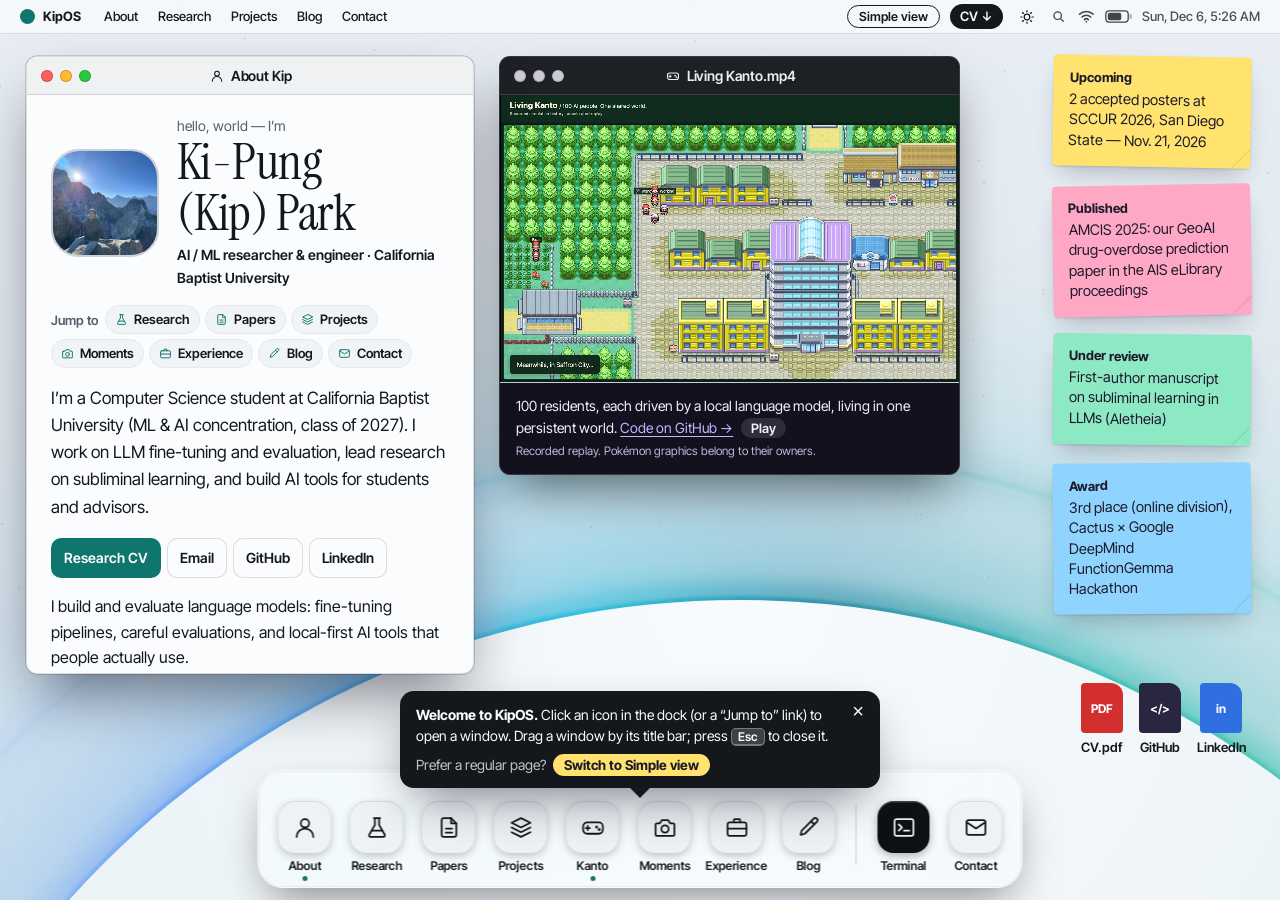
==== commit 42233db2: "Deploy 2026-11-11" ====
--- a/index.html
+++ b/index.html
@@ -1,4 +1,4 @@
-<!DOCTYPE html><html lang="en"><head><meta charset="utf-8"><meta name="viewport" content="width=device-width, initial-scale=1"><meta name="theme-color" content="#fff4e6" media="(prefers-color-scheme: light)"><meta name="theme-color" content="#0b0916" media="(prefers-color-scheme: dark)"><title>Kip Park — AI / ML researcher &amp; engineer</title><meta name="description" content="Ki-Pung (Kip) Park — AI / ML researcher &amp; engineer. I build and evaluate language models: fine-tuning pipelines, careful evaluations, and local-first AI tools that people actually use."><link rel="canonical" href="https://kipung.github.io/"><link rel="icon" type="image/svg+xml" href="/favicon.svg"><link rel="alternate" type="application/rss+xml" title="Kip Park — Blog" href="/rss.xml"><meta property="og:type" content="website"><meta property="og:title" content="Kip Park — AI / ML researcher &amp; engineer"><meta property="og:description" content="Ki-Pung (Kip) Park — AI / ML researcher &amp; engineer. I build and evaluate language models: fine-tuning pipelines, careful evaluations, and local-first AI tools that people actually use."><meta property="og:url" content="https://kipung.github.io/"><meta property="og:image" content="https://kipung.github.io/images/kip.jpg"><meta name="twitter:card" content="summary_large_image"><meta property="og:site_name" content="Kip Park"><link rel="sitemap" href="/sitemap.xml"><script type="application/ld+json">{"@context":"https://schema.org","@type":"Person","name":"Ki-Pung (Kip) Park","alternateName":"Kip Park","url":"https://pungpaak.com","image":"https://kipung.github.io/images/kip.jpg","jobTitle":"AI / ML researcher & engineer","affiliation":{"@type":"CollegeOrUniversity","name":"California Baptist University"},"knowsAbout":["LLM architectures","Vision-language-action models","Physical AI"],"sameAs":["https://github.com/kipung","https://www.linkedin.com/in/kip-park"]}</script><link rel="preconnect" href="https://fonts.googleapis.com"><link rel="preconnect" href="https://fonts.gstatic.com" crossorigin><link href="https://fonts.googleapis.com/css2?family=Instrument+Serif:ital@0;1&family=Inter+Tight:wght@400;500;600;700&family=JetBrains+Mono:wght@400;600&display=swap" rel="stylesheet"><script>
+<!DOCTYPE html><html lang="en"><head><meta charset="utf-8"><meta name="viewport" content="width=device-width, initial-scale=1"><meta name="theme-color" content="#fff4e6" media="(prefers-color-scheme: light)"><meta name="theme-color" content="#0b0916" media="(prefers-color-scheme: dark)"><title>Kip Park — AI / ML researcher &amp; engineer</title><meta name="description" content="Ki-Pung (Kip) Park — AI / ML researcher &amp; engineer. I build and evaluate language models: fine-tuning pipelines, careful evaluations, and local-first AI tools that people actually use."><link rel="canonical" href="https://pungpaak.com/"><link rel="icon" type="image/svg+xml" href="/favicon.svg"><link rel="alternate" type="application/rss+xml" title="Kip Park — Blog" href="/rss.xml"><meta property="og:type" content="website"><meta property="og:title" content="Kip Park — AI / ML researcher &amp; engineer"><meta property="og:description" content="Ki-Pung (Kip) Park — AI / ML researcher &amp; engineer. I build and evaluate language models: fine-tuning pipelines, careful evaluations, and local-first AI tools that people actually use."><meta property="og:url" content="https://pungpaak.com/"><meta property="og:image" content="https://pungpaak.com/images/kip.jpg"><meta name="twitter:card" content="summary_large_image"><meta property="og:site_name" content="Kip Park"><link rel="sitemap" href="/sitemap.xml"><script type="application/ld+json">{"@context":"https://schema.org","@type":"Person","name":"Ki-Pung (Kip) Park","alternateName":"Kip Park","url":"https://pungpaak.com","image":"https://pungpaak.com/images/kip.jpg","jobTitle":"AI / ML researcher & engineer","affiliation":{"@type":"CollegeOrUniversity","name":"California Baptist University"},"knowsAbout":["LLM architectures","Vision-language-action models","Physical AI"],"sameAs":["https://github.com/kipung","https://www.linkedin.com/in/kip-park"]}</script><link rel="preconnect" href="https://fonts.googleapis.com"><link rel="preconnect" href="https://fonts.gstatic.com" crossorigin><link href="https://fonts.googleapis.com/css2?family=Instrument+Serif:ital@0;1&family=Inter+Tight:wght@400;500;600;700&family=JetBrains+Mono:wght@400;600&display=swap" rel="stylesheet"><script>
       try {
         const t = localStorage.getItem('theme');
         if (t === 'light' || t === 'dark') document.documentElement.dataset.theme = t;
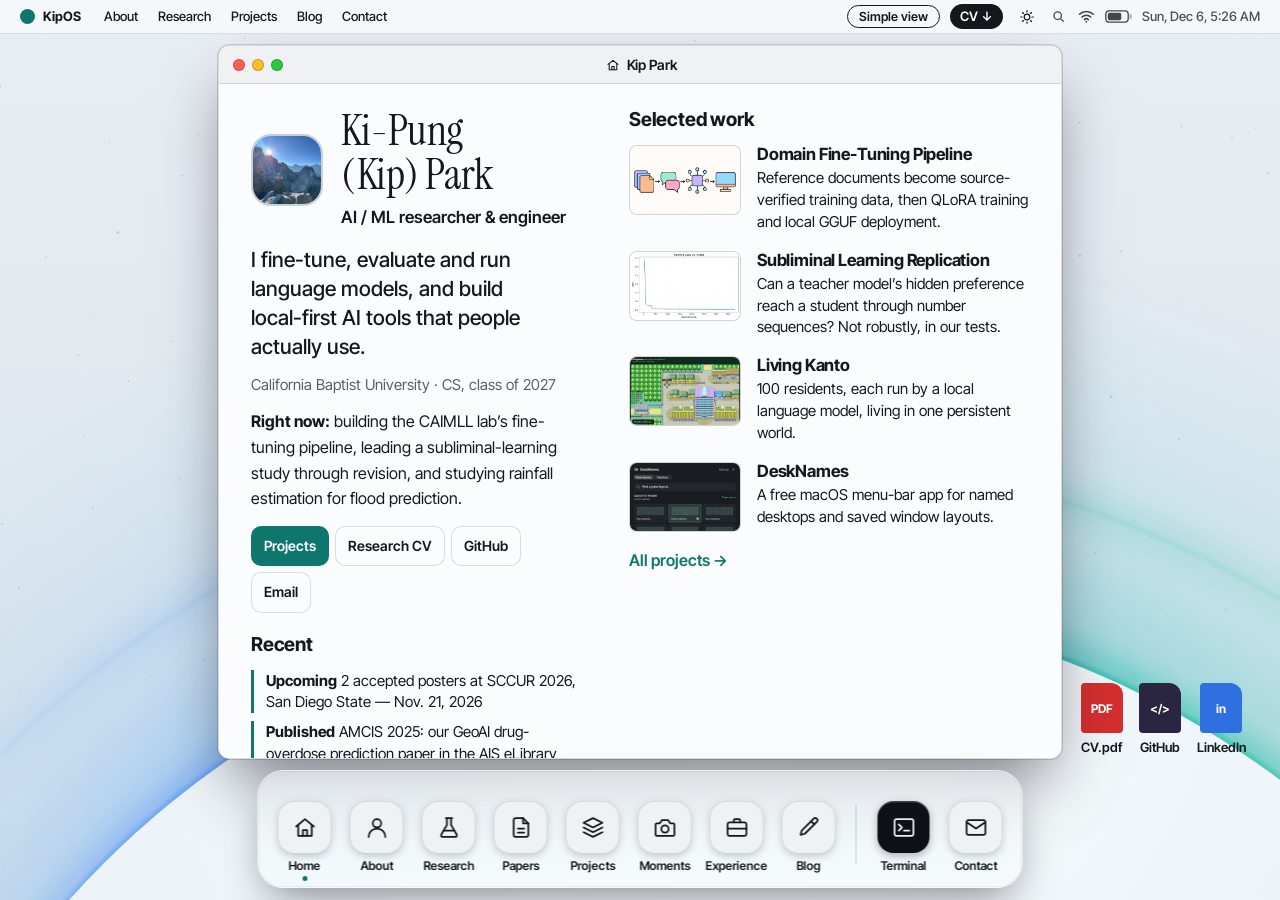
==== commit 2fbbee54: "Deploy 2026-11-12" ====
--- a/index.html
+++ b/index.html
@@ -5,7 +5,7 @@
         if (localStorage.getItem('view') === 'simple') document.documentElement.classList.add('simple');
         document.documentElement.dataset.wall = localStorage.getItem('wall') || 'lens';
       } catch {}
-    </script><link rel="stylesheet" href="/_astro/Base.DS2K-3kG.css"></head><body class="home"><a class="skip" href="#main">Skip to content</a><header class="menubar"><a href="/" class="logo" aria-label="Kip Park, home"><span class="logo-orb" aria-hidden="true"></span><b>KipOS</b></a><nav aria-label="Main"><a href="/#about">About</a><a href="/#research">Research</a><a href="/#projects">Projects</a><a href="/blog">Blog</a><a href="/#contact">Contact</a></nav><div class="tray"><button class="view-toggle" type="button" data-view-toggle hidden>Simple view</button><a class="cv-link" href="/files/kip-park-cv.pdf">CV ↓</a><button class="theme" type="button" aria-label="Toggle dark mode" title="Toggle dark mode"><svg viewBox="0 0 24 24" fill="none" stroke="currentColor" stroke-width="1.8" stroke-linecap="round" aria-hidden="true"><circle cx="12" cy="12" r="4.2"></circle><path d="M12 2.5v2M12 19.5v2M2.5 12h2M19.5 12h2M5.3 5.3l1.4 1.4M17.3 17.3l1.4 1.4M5.3 18.7l1.4-1.4M17.3 6.7l1.4-1.4"></path></svg></button><button class="tray-btn" type="button" data-spotlight aria-label="Spotlight search" title="Spotlight"><svg viewBox="0 0 16 16" fill="none" stroke="currentColor" stroke-width="1.6" stroke-linecap="round" aria-hidden="true"><circle cx="7" cy="7" r="4.6"></circle><path d="M10.6 10.6 14 14"></path></svg></button><span class="tray-ic" aria-hidden="true"><svg viewBox="0 0 18 14" fill="none" stroke="currentColor" stroke-width="1.7" stroke-linecap="round"><path d="M1.6 4.6a10.6 10.6 0 0 1 14.8 0"></path><path d="M4.3 7.6a6.7 6.7 0 0 1 9.4 0"></path><path d="M6.9 10.4a3 3 0 0 1 4.2 0"></path><circle cx="9" cy="12.5" r=".9" fill="currentColor" stroke="none"></circle></svg></span><span class="tray-ic tray-batt" aria-hidden="true"><svg viewBox="0 0 27 13" fill="none" stroke="currentColor" stroke-width="1.3"><rect x=".8" y=".8" width="22.4" height="11.4" rx="3.4"></rect><path d="M25.6 4.9v3.2" stroke-width="2" stroke-linecap="round" opacity=".45"></path><rect x="2.8" y="2.8" width="13.5" height="7.4" rx="2" fill="currentColor" stroke="none"></rect></svg></span><time class="clock" aria-hidden="true"></time></div></header><main id="main"><div class="desktop" data-desktop><ul class="stickies" aria-label="Recent highlights"><li class="sticky lemon k0"><b>Upcoming</b>2 accepted posters at SCCUR 2026, San Diego State — Nov. 21, 2026</li><li class="sticky rose k1"><b>Published</b>AMCIS 2025: our GeoAI drug-overdose prediction paper in the AIS eLibrary proceedings</li><li class="sticky mint k2"><b>Under review</b>First-author manuscript on subliminal learning in LLMs (Aletheia)</li><li class="sticky sky k3"><b>Award</b>3rd place (online division), Cactus × Google DeepMind FunctionGemma Hackathon</li></ul><ul class="files" aria-label="Files"><li><a href="/files/kip-park-cv.pdf"><span class="file-ic pdf" aria-hidden="true">PDF</span><span class="file-name">CV.pdf</span></a></li><li><a href="https://github.com/kipung" rel="me"><span class="file-ic gh" aria-hidden="true">&lt;/&gt;</span><span class="file-name">GitHub</span></a></li><li><a href="https://www.linkedin.com/in/kip-park" rel="me"><span class="file-ic li" aria-hidden="true">in</span><span class="file-name">LinkedIn</span></a></li></ul><section id="about" class="win peach" aria-labelledby="about-title" data-x="2" data-y="3" data-w="35" data-h="84" data-open="1" tabindex="-1"><div class="titlebar"><span class="lights"><button type="button" class="light close" aria-label="Close About Kip"></button><button type="button" class="light min" aria-label="Minimize About Kip"></button><button type="button" class="light max" aria-label="Maximize About Kip"></button></span><h2 id="about-title" class="win-title"><svg class="icon" viewBox="0 0 24 24" fill="none" stroke="currentColor" stroke-width="1.8" stroke-linecap="round" stroke-linejoin="round" aria-hidden="true"><circle cx="12" cy="8" r="4"/><path d="M4 21a8 8 0 0 1 16 0"/></svg> About Kip</h2></div><div class="win-body"><div class="about-head"><img class="avatar" src="/images/kip.jpg" alt="Kip sitting on a rocky mountain ridge on a clear winter day" width="750" height="1000"><div><p class="hello">hello, world — I’m</p><h1 class="name">Ki-Pung (Kip) Park</h1><p class="role">AI / ML researcher &amp; engineer · California Baptist University</p></div></div><nav class="jump" aria-label="Sections"><span class="jump-label">Jump to</span><a href="#research" class="lilac"><svg class="icon" viewBox="0 0 24 24" fill="none" stroke="currentColor" stroke-width="1.8" stroke-linecap="round" stroke-linejoin="round" aria-hidden="true"><path d="M9 3h6M10 3v6.5L4.5 19a1.5 1.5 0 0 0 1.3 2h12.4a1.5 1.5 0 0 0 1.3-2L14 9.5V3"/><path d="M7 15h10"/></svg> Research</a><a href="#publications" class="lemon"><svg class="icon" viewBox="0 0 24 24" fill="none" stroke="currentColor" stroke-width="1.8" stroke-linecap="round" stroke-linejoin="round" aria-hidden="true"><path d="M14 3H7a2 2 0 0 0-2 2v14a2 2 0 0 0 2 2h10a2 2 0 0 0 2-2V8z"/><path d="M14 3v5h5M9 13h6M9 17h6"/></svg> Papers</a><a href="#projects" class="mint"><svg class="icon" viewBox="0 0 24 24" fill="none" stroke="currentColor" stroke-width="1.8" stroke-linecap="round" stroke-linejoin="round" aria-hidden="true"><path d="M12 3 3 7.5l9 4.5 9-4.5z"/><path d="m3 12 9 4.5 9-4.5M3 16.5 12 21l9-4.5"/></svg> Projects</a><a href="#moments" class="rose"><svg class="icon" viewBox="0 0 24 24" fill="none" stroke="currentColor" stroke-width="1.8" stroke-linecap="round" stroke-linejoin="round" aria-hidden="true"><path d="M4 8h3l2-3h6l2 3h3a1 1 0 0 1 1 1v10a1 1 0 0 1-1 1H4a1 1 0 0 1-1-1V9a1 1 0 0 1 1-1z"/><circle cx="12" cy="13.5" r="3.5"/></svg> Moments</a><a href="#experience" class="lemon"><svg class="icon" viewBox="0 0 24 24" fill="none" stroke="currentColor" stroke-width="1.8" stroke-linecap="round" stroke-linejoin="round" aria-hidden="true"><rect x="3" y="7" width="18" height="13" rx="2"/><path d="M9 7V5a1 1 0 0 1 1-1h4a1 1 0 0 1 1 1v2M3 13h18"/></svg> Experience</a><a href="#writing" class="peach"><svg class="icon" viewBox="0 0 24 24" fill="none" stroke="currentColor" stroke-width="1.8" stroke-linecap="round" stroke-linejoin="round" aria-hidden="true"><path d="M16.5 3.5a2.1 2.1 0 0 1 3 3L8 18l-4 1 1-4z"/><path d="M14 6l3 3"/></svg> Blog</a><a href="#contact" class="lilac"><svg class="icon" viewBox="0 0 24 24" fill="none" stroke="currentColor" stroke-width="1.8" stroke-linecap="round" stroke-linejoin="round" aria-hidden="true"><rect x="3" y="5" width="18" height="14" rx="2"/><path d="m3 7 9 6 9-6"/></svg> Contact</a></nav><p class="lede">I’m a Computer Science student at California Baptist University (ML &amp; AI concentration, class of 2027). I work on LLM fine-tuning and evaluation, lead research on subliminal learning, and build AI tools for students and advisors.</p><div class="btns"><a class="b primary" href="/files/kip-park-cv.pdf">Research CV</a><a class="b" href="mailto:nankipung@gmail.com">Email</a><a class="b" href="https://github.com/kipung" rel="me">GitHub</a><a class="b" href="https://www.linkedin.com/in/kip-park" rel="me">LinkedIn</a></div><p>I build and evaluate language models: fine-tuning pipelines, careful evaluations, and local-first AI tools that people actually use.</p><dl class="facts"><div><dt>Studying</dt><dd>B.S. Computer Science — Machine Learning &amp; AI concentration<br><span class="muted">Minor in Christian Studies · Alpha Chi Honor Society</span></dd></div><div><dt>Graduating</dt><dd>Expected Apr. 2027 · GPA 3.94</dd></div><div><dt>Interests</dt><dd class="chips"><span class="chip">LLM architectures</span><span class="chip">Vision-language-action models</span><span class="chip">Physical AI</span></dd></div></dl><h3 class="sub">A bit more about me</h3><p>I’m majoring in Computer Science with a concentration in Machine Learning &amp; AI, and minoring in Christian Studies. I’m drawn to the place where technology, learning, and creativity meet, and I like sharing what I learn along the way.</p><p>As president of CBU’s ACM chapter (2024–2026) I started the Software Engineering Team, where 20+ students built projects like our chapter website. I also tutor software engineering, solve ICPC problems, and enjoy building visual simulations.</p><p>When I’m not doing anything “nerdy,” you’ll find me playing basketball with friends, sharing a meal, or hunting for a good series to watch.</p></div></section><section id="kanto" class="win sky win-dark" aria-labelledby="kanto-title" data-x="39" data-y="3" data-w="36" data-h="47" data-open="1" tabindex="-1"><div class="titlebar"><span class="lights"><button type="button" class="light close" aria-label="Close Living Kanto.mp4"></button><button type="button" class="light min" aria-label="Minimize Living Kanto.mp4"></button><button type="button" class="light max" aria-label="Maximize Living Kanto.mp4"></button></span><h2 id="kanto-title" class="win-title"><svg class="icon" viewBox="0 0 24 24" fill="none" stroke="currentColor" stroke-width="1.8" stroke-linecap="round" stroke-linejoin="round" aria-hidden="true"><rect x="2.5" y="7" width="19" height="11" rx="4"/><path d="M7 10.5v4M5 12.5h4"/><circle cx="15.5" cy="11.5" r=".6"/><circle cx="18" cy="14" r=".6"/></svg> Living Kanto.mp4</h2></div><div class="win-body"><video src="/m/kanto.mp4" poster="/m/kanto-town.jpg" data-fit="1.6" autoplay muted loop playsinline preload="metadata" aria-label="Living Kanto: pixel-art town where language-model residents go about their day"></video><p class="caption">100 residents, each driven by a local language model, living in one persistent world. <a href="https://github.com/kipung/living-kanto">Code on GitHub →</a><button class="replay" type="button" data-replay aria-pressed="false">Pause</button><br><small>Recorded replay. Pokémon graphics belong to their owners.</small></p></div></section><section id="terminal" class="win ink win-dark" aria-labelledby="terminal-title" data-x="42" data-y="51" data-w="37" data-h="44" tabindex="-1"><div class="titlebar"><span class="lights"><button type="button" class="light close" aria-label="Close kip@kipos: ~"></button><button type="button" class="light min" aria-label="Minimize kip@kipos: ~"></button><button type="button" class="light max" aria-label="Maximize kip@kipos: ~"></button></span><h2 id="terminal-title" class="win-title"><svg class="icon" viewBox="0 0 24 24" fill="none" stroke="currentColor" stroke-width="1.8" stroke-linecap="round" stroke-linejoin="round" aria-hidden="true"><rect x="3" y="4" width="18" height="16" rx="2"/><path d="m7 9 3 3-3 3M12 15h5"/></svg> kip@kipos: ~</h2></div><div class="win-body"><div class="term" data-term><div class="term-out" aria-live="polite"><p><span class="ok">KipOS 1.0</span> · type <kbd>help</kbd> to look around.</p><noscript><p>The terminal needs JavaScript. Everything else on this page works without it.</p></noscript></div><form class="term-in" data-term-form><label for="term-cmd"><span class="prompt">kip@kipos ~ %</span></label><input id="term-cmd" autocomplete="off" autocapitalize="off" spellcheck="false" aria-label="Terminal command"></form></div><script type="application/json" id="term-data">{"name":"Ki-Pung (Kip) Park","role":"AI / ML researcher & engineer","school":"California Baptist University","degree":"B.S. Computer Science — Machine Learning & AI concentration","grad":"Expected Apr. 2027","gpa":"3.94","interests":["LLM architectures","Vision-language-action models","Physical AI"],"email":"nankipung@gmail.com","links":{"github":"https://github.com/kipung","linkedin":"https://www.linkedin.com/in/kip-park","cv":"/files/kip-park-cv.pdf"},"projects":[{"title":"AI Degree Planning Companion","tags":["LangChain","Neo4j","FastAPI","Ollama"],"repo":"https://github.com/kipung/degree_planning_guide"},{"title":"Local Voice Assistant","tags":["Vosk","Ollama","Python"]},{"title":"Domain Fine-Tuning Pipeline","tags":["QLoRA","Unsloth","GGUF","vLLM"]},{"title":"Subliminal Learning Replication","tags":["Llama 3.2","LoRA","Evaluation"],"repo":"https://github.com/kipung/CSC422_Subliminal_Learning"},{"title":"Gravitational Lensing Simulations","tags":["Python","Simulation","Visualization"]},{"title":"GeoAI: Drug Overdose Risk Mapping","tags":["Kepler.gl","GIS","Deep Learning","Research Poster"]},{"title":"Storm Timeline Analysis (Hydrology)","tags":["Python","Time Series","Validation"]},{"title":"Living Kanto","tags":["Local LLMs","Agents","Simulation"],"repo":"https://github.com/kipung/living-kanto"},{"title":"CampusMate","tags":["Flutter","Firebase","Mobile"],"repo":"https://github.com/kipung/campusmate"}],"papers":[{"status":"Published","title":"A DSR Approach for Geospatial AI: Prediction of Drug Overdoses."},{"status":"Under review","title":"Replicating Subliminal Learning in LLMs via Distillation and LoRA Fine-Tuning."}],"skills":[{"group":"Languages","items":["Python","Java","C++","JavaScript"]},{"group":"ML frameworks","items":["PyTorch","JAX / Haiku","TransformerLens","Unsloth","LangChain"]},{"group":"Methods","items":["LoRA / QLoRA","Sparse autoencoders","Model evaluation","Synthetic data"]},{"group":"Inference & systems","items":["Ollama","vLLM","GGUF","FastAPI","Neo4j","PostgreSQL","Docker"]}],"apps":["about","research","publications","projects","kanto","moments","experience","writing","terminal","contact"]}</script></div></section><section id="research" class="win lilac" aria-labelledby="research-title" data-x="6" data-y="5" data-w="52" data-h="84" tabindex="-1"><div class="titlebar"><span class="lights"><button type="button" class="light close" aria-label="Close Research"></button><button type="button" class="light min" aria-label="Minimize Research"></button><button type="button" class="light max" aria-label="Maximize Research"></button></span><h2 id="research-title" class="win-title"><svg class="icon" viewBox="0 0 24 24" fill="none" stroke="currentColor" stroke-width="1.8" stroke-linecap="round" stroke-linejoin="round" aria-hidden="true"><path d="M9 3h6M10 3v6.5L4.5 19a1.5 1.5 0 0 0 1.3 2h12.4a1.5 1.5 0 0 0 1.3-2L14 9.5V3"/><path d="M7 15h10"/></svg> Research</h2></div><div class="win-body"><ol class="rlist"><li class="peach"><p class="when">Feb. 2026 – Present</p><h3>LLM Fine-Tuning and Evaluation</h3><p class="org">CBU AI &amp; Machine Learning Lab (CAIMLL) · Riverside, CA</p><ul><li>Built the backbone of the lab’s fine-tuning pipeline: complex reference documents become source-verified training data, with checks for evidence coverage, answer quality, and reproducibility.</li><li>Designed training examples that separate fully answerable, partially answerable, and unsupported questions, so models learn to admit knowledge gaps while answering what they can.</li><li>Developed distributed adapter and full-parameter fine-tuning workflows, and audited synthetic data for wording and topic shortcuts.</li></ul></li><li class="lilac"><p class="when">Aug. 2025 – Present</p><h3>Subliminal Learning in LLMs — Study Lead</h3><p class="org">California Baptist University · Riverside, CA</p><ul><li>Led a controlled study comparing LoRA-induced and system-prompt-induced teacher preferences, fine-tuning Llama 3.2 3B students on filtered numerical sequences.</li><li>Neither pipeline produced robust preference transfer under the tested conditions; leading the manuscript through revision.</li></ul></li><li class="mint"><p class="when">Jan. 2026 – Present</p><h3>Hydrology — Statistical Rainfall Estimation</h3><p class="org">Research collaboration with Dr. Benjamin Sanders</p><ul><li>Modeled hourly rainfall transfer from CSUSB to Panorama Point using 1996–2024 gauge records; event-calibrated lagged OLS reached R² = 0.58 on held-out observed event hours (≥ 0.04 in/hr).</li></ul></li><li class="lemon"><p class="when">Jul. – Oct. 2025</p><h3>AI Researcher — Mechanistic Interpretability</h3><p class="org">Algoverse AI Research Program · Remote</p><ul><li>Implemented JAX/Haiku transformers for RASP-style algorithmic tasks and sparse-autoencoder pipelines to analyze attention and MLP representations.</li></ul><a class="more" href="https://github.com/kipung/tracr_to_transformer_lens_generalize">Code on GitHub →</a></li><li class="sky"><p class="when">Mar. 2024 – Sept. 2025</p><h3>Student Researcher — GeoAI for Public Health</h3><p class="org">California Baptist University · Riverside, CA</p><ul><li>Trained a deep neural network to predict geographic areas of suspected drug-overdose risk, and built the GIS visualizations in Kepler.gl that turned its output into insights; coauthored the AMCIS 2025 paper.</li></ul></li><li class="rose"><p class="when">May 2024 – Aug. 2025</p><h3>Undergraduate Research Assistant — Computational Physics</h3><p class="org">California Baptist University · Adviser: Dr. Hyung Choi · Riverside, CA</p><ul><li>Built modular, object-oriented simulations of gravitational lensing and interactive visualizations of multi-body lensing behavior.</li></ul></li></ol></div></section><section id="publications" class="win lemon" aria-labelledby="publications-title" data-x="18" data-y="7" data-w="50" data-h="78" tabindex="-1"><div class="titlebar"><span class="lights"><button type="button" class="light close" aria-label="Close Papers &amp; talks"></button><button type="button" class="light min" aria-label="Minimize Papers &amp; talks"></button><button type="button" class="light max" aria-label="Maximize Papers &amp; talks"></button></span><h2 id="publications-title" class="win-title"><svg class="icon" viewBox="0 0 24 24" fill="none" stroke="currentColor" stroke-width="1.8" stroke-linecap="round" stroke-linejoin="round" aria-hidden="true"><path d="M14 3H7a2 2 0 0 0-2 2v14a2 2 0 0 0 2 2h10a2 2 0 0 0 2-2V8z"/><path d="M14 3v5h5M9 13h6M9 17h6"/></svg> Papers &amp; talks</h2></div><div class="win-body"><h3 class="sub">Papers</h3><ul class="pubs"><li><span class="stamp mint">Published</span><p class="pub-title"><a href="https://aisel.aisnet.org/amcis2025/intelfuture/intelfuture/27/">A DSR Approach for Geospatial AI: Prediction of Drug Overdoses.</a></p><p class="muted">Corso, A., Asariah, J. S., <b>Park, K.</b>, Corso, N. A., and Lee, E. (2025). Americas Conference on Information Systems (AMCIS), Montréal.</p></li><li><span class="stamp lemon">Under review</span><p class="pub-title">Replicating Subliminal Learning in LLMs via Distillation and LoRA Fine-Tuning.</p><p class="muted"><b>Park, K.</b>, Bergquist, G., Lee, P., and Sanders, B. Aletheia — The Alpha Chi Journal of Undergraduate Scholarship.</p></li></ul><h3 class="sub">Presentations</h3><ul class="talks"><li><p class="talk-head"><span class="chip">Nov. 2026</span> SCCUR 2026 · San Diego State University</p><ul><li>Towards Modeling Runoff and Flood Prediction over Unreliable Precipitation Gauges and Assessment of Potential Gauge Error (first author)</li><li>Separate or Unified Fine-Tuning? A Systematic Comparison of Training Strategies for Multi-Document Domain Applications (second author)</li></ul></li><li><p class="talk-head"><span class="chip">Jan. 2026</span> KSEA SWRC · CSU Fullerton</p><ul><li>Subliminal Learning in Large Language Models</li><li>A Design Science Research Approach for Geospatial AI: Predicting Drug Overdose Risk Using Social Media</li></ul></li><li><p class="talk-head"><span class="chip">Aug. 2025</span> AMCIS 2025 · Montréal, Canada</p><ul><li>A DSR Approach for Geospatial AI: Prediction of Drug Overdoses (paper presentation)</li></ul></li></ul></div></section><section id="projects" class="win mint" aria-labelledby="projects-title" data-x="12" data-y="4" data-w="66" data-h="86" tabindex="-1"><div class="titlebar"><span class="lights"><button type="button" class="light close" aria-label="Close Projects"></button><button type="button" class="light min" aria-label="Minimize Projects"></button><button type="button" class="light max" aria-label="Maximize Projects"></button></span><h2 id="projects-title" class="win-title"><svg class="icon" viewBox="0 0 24 24" fill="none" stroke="currentColor" stroke-width="1.8" stroke-linecap="round" stroke-linejoin="round" aria-hidden="true"><path d="M12 3 3 7.5l9 4.5 9-4.5z"/><path d="m3 12 9 4.5 9-4.5M3 16.5 12 21l9-4.5"/></svg> Projects</h2></div><div class="win-body"><div class="finder"><article class="proj peach"><div class="thumb"><img src="/images/SCR-20250731-tovg.jpg" alt="AI Degree Planning Companion screenshot" width="640" height="400" loading="lazy"></div><h3>AI Degree Planning Companion</h3><p>An LLM agent that helps CBU students plan courses, supported by the Office of Student Success. Local Mistral via Ollama, LangChain tools over a Neo4j prerequisite graph, PostgreSQL, and FAISS search, streamed to a React chat UI.</p><p class="chips"><span class="chip">LangChain</span><span class="chip">Neo4j</span><span class="chip">FastAPI</span><span class="chip">Ollama</span></p><p class="links"><a class="more" href="/blog/ai-degree-planning-companion-part-1">Read the write-up →</a><a class="more" href="https://github.com/kipung/degree_planning_guide">Code on GitHub →</a></p></article><article class="proj lilac"><div class="thumb"><img src="/images/Voice_LLM_Pipeline.jpg" alt="Local Voice Assistant screenshot" width="640" height="400" loading="lazy"></div><h3>Local Voice Assistant</h3><p>A hands-free assistant that runs fully offline: Vosk speech-to-text with WebRTC VAD, a local Llama 3.2 model through Ollama, and pyttsx3 speech output, with multi-turn memory.</p><p class="chips"><span class="chip">Vosk</span><span class="chip">Ollama</span><span class="chip">Python</span></p><p class="links"><a class="more" href="/blog/giving-my-llm-a-voice">Read the write-up →</a></p></article><article class="proj mint"><div class="thumb"><img src="/m/proj-domain-fine-tuning.jpg" alt="Conceptual illustration of source documents moving through question-and-answer examples, model fine-tuning, and desktop deployment." width="640" height="400" loading="lazy"></div><h3>Domain Fine-Tuning Pipeline</h3><p>The CAIMLL lab’s end-to-end workflow for 3B-parameter models: PDF ingestion, source-verified synthetic Q&amp;A, QLoRA/Unsloth training, structured evaluation, and local GGUF deployment.</p><p class="chips"><span class="chip">QLoRA</span><span class="chip">Unsloth</span><span class="chip">GGUF</span><span class="chip">vLLM</span></p></article><article class="proj lemon"><div class="thumb"><img src="/m/proj-subliminal-learning.jpg" alt="Training loss versus training steps from the subliminal-learning student model, falling rapidly and then leveling off." width="640" height="400" loading="lazy"></div><h3>Subliminal Learning Replication</h3><p>Controlled teacher–student experiments testing whether hidden preferences transfer through filtered number sequences, with LoRA and system-prompt teachers.</p><p class="chips"><span class="chip">Llama 3.2</span><span class="chip">LoRA</span><span class="chip">Evaluation</span></p><p class="links"><a class="more" href="https://github.com/kipung/CSC422_Subliminal_Learning">Code on GitHub →</a></p></article><article class="proj sky"><div class="thumb"><video src="/m/proj-gravitational-lensing.mp4" poster="/m/proj-gravitational-lensing.jpg" width="640" height="400" muted loop autoplay playsinline preload="metadata" aria-label="Recorded run of the ray-tracing simulation: yellow light rays fan out from eight points, and bend as they reach lattice rows of red gravity and cyan anti-gravity circles."></video></div><h3>Gravitational Lensing Simulations</h3><p>Object-oriented simulations and interactive visualizations of multi-body gravitational lensing, built for computational physics research.</p><p class="note">Looping clip from a recorded run of the 2D ray-tracing model: light rays bending as they meet interleaved gravity / anti-gravity rows. Exploratory model, not a physics validation.</p><p class="chips"><span class="chip">Python</span><span class="chip">Simulation</span><span class="chip">Visualization</span></p></article><article class="proj rose"><div class="thumb"><img src="/m/geoai-kepler.jpg" alt="Kepler.gl map of the United States with thousands of geolocated social-media posts as colored dots; four treatment-region states shaded in purple." width="640" height="400" loading="lazy"></div><h3>GeoAI: Drug Overdose Risk Mapping</h3><p>Geospatial analysis of suspected drug-overdose risk from social-media data: Kepler.gl maps of geolocated posts across the U.S. turned model output into interpretable regional insights. Coauthored the AMCIS 2025 paper and presented the poster at KSEA SWRC.</p><p class="note">Fig. 1 from the KSEA SWRC research poster.</p><p class="chips"><span class="chip">Kepler.gl</span><span class="chip">GIS</span><span class="chip">Deep Learning</span><span class="chip">Research Poster</span></p><p class="links"><a class="more" href="https://aisel.aisnet.org/amcis2025/intelfuture/intelfuture/27/">Read the paper →</a></p></article><article class="proj peach"><div class="thumb"><img src="/m/hydro-storm-timeline.jpg" alt="Storm Timeline Analysis (Hydrology) screenshot" width="640" height="400" loading="lazy"></div><h3>Storm Timeline Analysis (Hydrology)</h3><p>A 28-year daily precipitation record (1996–2024) read timestamp by timestamp: every rainfall spike plotted day by day, with the largest total and peak storms highlighted as validation windows for streamflow models.</p><p class="chips"><span class="chip">Python</span><span class="chip">Time Series</span><span class="chip">Validation</span></p></article><article class="proj lilac"><div class="thumb"><video src="/m/kanto.mp4" poster="/m/kanto-town.jpg" width="640" height="400" muted loop autoplay playsinline preload="metadata" aria-label="Top-down pixel-art town where simulated residents walk between buildings"></video></div><h3>Living Kanto</h3><p>A persistent Pokémon world where 100 residents, each driven by a local language model, make their own decisions — travelling, working, talking, and pursuing ambitions in a world with consistent rules and lasting consequences.</p><p class="note">Replay of recorded simulation activity. Pokémon graphics belong to their owners.</p><p class="chips"><span class="chip">Local LLMs</span><span class="chip">Agents</span><span class="chip">Simulation</span></p><p class="links"><a class="more" href="https://github.com/kipung/living-kanto">Code on GitHub →</a></p></article><article class="proj mint"><div class="thumb"><img src="/m/proj-campusmate.jpg" alt="Conceptual illustration of three students' hands holding phones around shared study books, connected by a circular line." width="640" height="400" loading="lazy"></div><h3>CampusMate</h3><p>A mobile app that helps college students connect, form study groups, and communicate, with real-time messaging, file sharing, and a group calendar. Started as a CSC322 class project.</p><p class="chips"><span class="chip">Flutter</span><span class="chip">Firebase</span><span class="chip">Mobile</span></p><p class="links"><a class="more" href="https://github.com/kipung/campusmate">Code on GitHub →</a></p></article></div></div></section><section id="moments" class="win rose" aria-labelledby="moments-title" data-x="22" data-y="6" data-w="56" data-h="82" tabindex="-1"><div class="titlebar"><span class="lights"><button type="button" class="light close" aria-label="Close Moments"></button><button type="button" class="light min" aria-label="Minimize Moments"></button><button type="button" class="light max" aria-label="Maximize Moments"></button></span><h2 id="moments-title" class="win-title"><svg class="icon" viewBox="0 0 24 24" fill="none" stroke="currentColor" stroke-width="1.8" stroke-linecap="round" stroke-linejoin="round" aria-hidden="true"><path d="M4 8h3l2-3h6l2 3h3a1 1 0 0 1 1 1v10a1 1 0 0 1-1 1H4a1 1 0 0 1-1-1V9a1 1 0 0 1 1-1z"/><circle cx="12" cy="13.5" r="3.5"/></svg> Moments</h2></div><div class="win-body"><ul class="photos"><li><figure><img src="/m/amcis.jpg" alt="Kip standing with a colleague in front of the AMCIS 2025 Montréal backdrop" width="800" height="1068" loading="lazy"><figcaption><span class="chip">Aug. 2025</span> AMCIS 2025 in Montréal, presenting our GeoAI paper</figcaption></figure></li><li><figure><img src="/m/ksea.jpg" alt="Kip in a suit standing beside his research poster" width="709" height="1536" loading="lazy"><figcaption><span class="chip">Jan. 2026</span> Two research posters at KSEA SWRC, CSU Fullerton</figcaption></figure></li><li><figure><img src="/m/hackathon.jpg" alt="Cactus × Google DeepMind hackathon title card with a green wireframe hand reaching toward a human hand" width="640" height="632" loading="lazy"><figcaption><span class="chip">Feb. 2026</span> 3rd place (online division), Cactus × Google DeepMind FunctionGemma Hackathon</figcaption></figure></li><li><figure><img src="/m/so101.jpg" alt="SO-101 robot arm on a desk next to a monitor showing its simulation" width="640" height="360" loading="lazy"><figcaption><span class="chip">2026</span> Physical AI capstone: SO-101 arm assembly and teleoperation setup</figcaption></figure></li><li><figure><img src="/m/jetson.jpg" alt="NVIDIA Jetson Orin Nano developer board on a desk" width="800" height="1068" loading="lazy"><figcaption><span class="chip">Winter break</span> A fully local AI assistant on an NVIDIA Jetson Orin Nano Super</figcaption></figure></li><li><figure><img src="/m/reachy.jpg" alt="Partly assembled Reachy Mini robot on a table" width="480" height="640" loading="lazy"><figcaption><span class="chip">2026</span> Assembled Reachy Mini and ran its demos for visiting students</figcaption></figure></li><li><figure><img src="/m/icpc.jpg" alt="Kip and teammates outside the ICPC contest venue" width="1280" height="960" loading="lazy"><figcaption><span class="chip">Nov. 2024</span> SoCal Regional ICPC with the CBU team</figcaption></figure></li></ul></div></section><section id="experience" class="win lemon" aria-labelledby="experience-title" data-x="28" data-y="5" data-w="50" data-h="84" tabindex="-1"><div class="titlebar"><span class="lights"><button type="button" class="light close" aria-label="Close Experience &amp; leadership"></button><button type="button" class="light min" aria-label="Minimize Experience &amp; leadership"></button><button type="button" class="light max" aria-label="Maximize Experience &amp; leadership"></button></span><h2 id="experience-title" class="win-title"><svg class="icon" viewBox="0 0 24 24" fill="none" stroke="currentColor" stroke-width="1.8" stroke-linecap="round" stroke-linejoin="round" aria-hidden="true"><rect x="3" y="7" width="18" height="13" rx="2"/><path d="M9 7V5a1 1 0 0 1 1-1h4a1 1 0 0 1 1 1v2M3 13h18"/></svg> Experience &amp; leadership</h2></div><div class="win-body"><ol class="xlist"><li><p class="when">Jun. – Sept. 2026</p><h3>AI Evaluation &amp; Optimization Intern</h3><p class="org">Portfolio Elevation, LLC · Redlands, CA</p><ul><li>Built a three-part evaluation program: black-box response benchmarks, blind human photo review, and controlled vision-pipeline experiments.</li><li>Used checked answer keys and repeated runs to catch incomplete responses, negation errors, truncation, and image-orientation failures.</li></ul></li><li><p class="when">Jan. 2025 – Present</p><h3>AI Engineering Intern</h3><p class="org">CBU Office of Student Success / Career Center · Riverside, CA</p><ul><li>Developed an LLM email-drafting system piloted with 3–4 advisors, and a Whisper transcription prototype with projected savings of $6K+ per year.</li><li>Built a Neo4j/LangChain academic-planning prototype and authenticated mock-interview scheduling apps (Power Apps, Power Automate, SharePoint).</li></ul></li><li><p class="when">Mar. 2024 – Apr. 2026</p><h3>President, CBU ACM</h3><p class="muted">Founded the Software Engineering Team and mentored 20+ student developers using Scrum and GitHub.</p></li><li><p class="when">Aug. 2024 – Present</p><h3>Software Engineering Tutor, CBU</h3><p class="muted">Support ~90 students in Java, data structures, debugging, and object-oriented design.</p></li><li><p class="when">CBU nominee</p><h3>Alpha Chi Gaston/Nolle Scholarship</h3><p class="muted">Selected by CBU for national scholarship consideration.</p></li></ol><h3 class="sub">Toolbox</h3><div class="skills"><div class="mint"><p class="when">Languages</p><p class="chips"><span class="chip">Python</span><span class="chip">Java</span><span class="chip">C++</span><span class="chip">JavaScript</span></p></div><div class="lemon"><p class="when">ML frameworks</p><p class="chips"><span class="chip">PyTorch</span><span class="chip">JAX / Haiku</span><span class="chip">TransformerLens</span><span class="chip">Unsloth</span><span class="chip">LangChain</span></p></div><div class="sky"><p class="when">Methods</p><p class="chips"><span class="chip">LoRA / QLoRA</span><span class="chip">Sparse autoencoders</span><span class="chip">Model evaluation</span><span class="chip">Synthetic data</span></p></div><div class="rose"><p class="when">Inference &amp; systems</p><p class="chips"><span class="chip">Ollama</span><span class="chip">vLLM</span><span class="chip">GGUF</span><span class="chip">FastAPI</span><span class="chip">Neo4j</span><span class="chip">PostgreSQL</span><span class="chip">Docker</span></p></div></div></div></section><section id="writing" class="win peach" aria-labelledby="writing-title" data-x="34" data-y="10" data-w="42" data-h="64" tabindex="-1"><div class="titlebar"><span class="lights"><button type="button" class="light close" aria-label="Close Blog"></button><button type="button" class="light min" aria-label="Minimize Blog"></button><button type="button" class="light max" aria-label="Maximize Blog"></button></span><h2 id="writing-title" class="win-title"><svg class="icon" viewBox="0 0 24 24" fill="none" stroke="currentColor" stroke-width="1.8" stroke-linecap="round" stroke-linejoin="round" aria-hidden="true"><path d="M16.5 3.5a2.1 2.1 0 0 1 3 3L8 18l-4 1 1-4z"/><path d="M14 6l3 3"/></svg> Blog</h2></div><div class="win-body"><div class="posts"><a class="post-card" href="/blog/ai-degree-planning-companion-part-1"><div class="body"><time datetime="2025-08-01T00:00:00.000Z" class="eyebrow">Aug 1, 2025</time><h3 class="post-title">The AI Degree Planning Companion: Part 1</h3><p>From idea to architecture: laying the foundation for an LLM-powered degree planning agent at CBU.</p><p class="tags"><span class="tag">LLMs</span><span class="tag">Agents</span><span class="tag">Education</span></p></div></a><a class="post-card" href="/blog/giving-my-llm-a-voice"><div class="body"><time datetime="2025-02-26T00:00:00.000Z" class="eyebrow">Feb 26, 2025</time><h3 class="post-title">Giving My LLM a Voice — Building a Voice-Controlled AI Assistant</h3><p>Building a fully local, hands-free voice assistant with Vosk, Ollama, and pyttsx3.</p><p class="tags"><span class="tag">LLMs</span><span class="tag">Voice</span><span class="tag">Local AI</span></p></div></a></div><p><a class="more" href="/blog">All posts →</a></p></div></section><section id="contact" class="win lilac" aria-labelledby="contact-title" data-x="30" data-y="16" data-w="40" data-h="56" tabindex="-1"><div class="titlebar"><span class="lights"><button type="button" class="light close" aria-label="Close Contact"></button><button type="button" class="light min" aria-label="Minimize Contact"></button><button type="button" class="light max" aria-label="Maximize Contact"></button></span><h2 id="contact-title" class="win-title"><svg class="icon" viewBox="0 0 24 24" fill="none" stroke="currentColor" stroke-width="1.8" stroke-linecap="round" stroke-linejoin="round" aria-hidden="true"><rect x="3" y="5" width="18" height="14" rx="2"/><path d="m3 7 9 6 9-6"/></svg> Contact</h2></div><div class="win-body"><p class="big-talk">Let’s talk.</p><p>Questions about a project, research collaborations, or opportunities: send me a message. I’ll do my best to get back to you soon.</p><div class="btns"><a class="b primary" href="mailto:nankipung@gmail.com">nankipung@gmail.com</a><a class="b" href="https://www.linkedin.com/in/kip-park" rel="me">LinkedIn</a></div></div></section></div><aside class="hint" data-hint hidden aria-label="How to use KipOS"><button type="button" class="hint-x" data-hint-close aria-label="Dismiss tip">×</button><p><b>Welcome to KipOS.</b> Click an icon in the dock (or a “Jump to” link) to open a window. Drag a window by its title bar; press <kbd>Esc</kbd> to close it.</p><p class="hint-alt">Prefer a regular page? <button type="button" class="hint-simple" data-hint-simple>Switch to Simple view</button></p></aside><nav class="dock" aria-label="Apps"><a href="#about" class="dock-app peach" data-app="about"><span class="dock-ic"><svg class="icon" viewBox="0 0 24 24" fill="none" stroke="currentColor" stroke-width="1.8" stroke-linecap="round" stroke-linejoin="round" aria-hidden="true"><circle cx="12" cy="8" r="4"/><path d="M4 21a8 8 0 0 1 16 0"/></svg></span><span class="dock-label">About</span></a><a href="#research" class="dock-app lilac" data-app="research"><span class="dock-ic"><svg class="icon" viewBox="0 0 24 24" fill="none" stroke="currentColor" stroke-width="1.8" stroke-linecap="round" stroke-linejoin="round" aria-hidden="true"><path d="M9 3h6M10 3v6.5L4.5 19a1.5 1.5 0 0 0 1.3 2h12.4a1.5 1.5 0 0 0 1.3-2L14 9.5V3"/><path d="M7 15h10"/></svg></span><span class="dock-label">Research</span></a><a href="#publications" class="dock-app lemon" data-app="publications"><span class="dock-ic"><svg class="icon" viewBox="0 0 24 24" fill="none" stroke="currentColor" stroke-width="1.8" stroke-linecap="round" stroke-linejoin="round" aria-hidden="true"><path d="M14 3H7a2 2 0 0 0-2 2v14a2 2 0 0 0 2 2h10a2 2 0 0 0 2-2V8z"/><path d="M14 3v5h5M9 13h6M9 17h6"/></svg></span><span class="dock-label">Papers</span></a><a href="#projects" class="dock-app mint" data-app="projects"><span class="dock-ic"><svg class="icon" viewBox="0 0 24 24" fill="none" stroke="currentColor" stroke-width="1.8" stroke-linecap="round" stroke-linejoin="round" aria-hidden="true"><path d="M12 3 3 7.5l9 4.5 9-4.5z"/><path d="m3 12 9 4.5 9-4.5M3 16.5 12 21l9-4.5"/></svg></span><span class="dock-label">Projects</span></a><a href="#kanto" class="dock-app sky" data-app="kanto"><span class="dock-ic"><svg class="icon" viewBox="0 0 24 24" fill="none" stroke="currentColor" stroke-width="1.8" stroke-linecap="round" stroke-linejoin="round" aria-hidden="true"><rect x="2.5" y="7" width="19" height="11" rx="4"/><path d="M7 10.5v4M5 12.5h4"/><circle cx="15.5" cy="11.5" r=".6"/><circle cx="18" cy="14" r=".6"/></svg></span><span class="dock-label">Kanto</span></a><a href="#moments" class="dock-app rose" data-app="moments"><span class="dock-ic"><svg class="icon" viewBox="0 0 24 24" fill="none" stroke="currentColor" stroke-width="1.8" stroke-linecap="round" stroke-linejoin="round" aria-hidden="true"><path d="M4 8h3l2-3h6l2 3h3a1 1 0 0 1 1 1v10a1 1 0 0 1-1 1H4a1 1 0 0 1-1-1V9a1 1 0 0 1 1-1z"/><circle cx="12" cy="13.5" r="3.5"/></svg></span><span class="dock-label">Moments</span></a><a href="#experience" class="dock-app lemon" data-app="experience"><span class="dock-ic"><svg class="icon" viewBox="0 0 24 24" fill="none" stroke="currentColor" stroke-width="1.8" stroke-linecap="round" stroke-linejoin="round" aria-hidden="true"><rect x="3" y="7" width="18" height="13" rx="2"/><path d="M9 7V5a1 1 0 0 1 1-1h4a1 1 0 0 1 1 1v2M3 13h18"/></svg></span><span class="dock-label">Experience</span></a><a href="#writing" class="dock-app peach" data-app="writing"><span class="dock-ic"><svg class="icon" viewBox="0 0 24 24" fill="none" stroke="currentColor" stroke-width="1.8" stroke-linecap="round" stroke-linejoin="round" aria-hidden="true"><path d="M16.5 3.5a2.1 2.1 0 0 1 3 3L8 18l-4 1 1-4z"/><path d="M14 6l3 3"/></svg></span><span class="dock-label">Blog</span></a><span class="dock-sep" aria-hidden="true"></span><a href="#terminal" class="dock-app ink" data-app="terminal"><span class="dock-ic"><svg class="icon" viewBox="0 0 24 24" fill="none" stroke="currentColor" stroke-width="1.8" stroke-linecap="round" stroke-linejoin="round" aria-hidden="true"><rect x="3" y="4" width="18" height="16" rx="2"/><path d="m7 9 3 3-3 3M12 15h5"/></svg></span><span class="dock-label">Terminal</span></a><a href="#contact" class="dock-app lilac" data-app="contact"><span class="dock-ic"><svg class="icon" viewBox="0 0 24 24" fill="none" stroke="currentColor" stroke-width="1.8" stroke-linecap="round" stroke-linejoin="round" aria-hidden="true"><rect x="3" y="5" width="18" height="14" rx="2"/><path d="m3 7 9 6 9-6"/></svg></span><span class="dock-label">Contact</span></a></nav><script type="module" src="/_astro/index.astro_astro_type_script_index_0_lang.qCPDnrMe.js"></script></main><footer class="site-footer"><div class="foot"><span>© 2026 Kip Park · KipOS v1.0</span><span class="foot-links"><a href="https://github.com/kipung" rel="me">GitHub</a><a href="https://www.linkedin.com/in/kip-park" rel="me">LinkedIn</a><a href="/rss.xml">RSS</a></span></div></footer><script>
+    </script><link rel="stylesheet" href="/_astro/Base.DOxZzPml.css"></head><body class="home"><a class="skip" href="#main">Skip to content</a><header class="menubar"><a href="/" class="logo" aria-label="Kip Park, home"><span class="logo-orb" aria-hidden="true"></span><b>KipOS</b></a><nav aria-label="Main"><a href="/#about">About</a><a href="/#research">Research</a><a href="/#projects">Projects</a><a href="/blog">Blog</a><a href="/#contact">Contact</a></nav><div class="tray"><button class="view-toggle" type="button" data-view-toggle hidden>Simple view</button><a class="cv-link" href="/files/kip-park-cv.pdf">CV ↓</a><button class="theme" type="button" aria-label="Toggle dark mode" title="Toggle dark mode"><svg viewBox="0 0 24 24" fill="none" stroke="currentColor" stroke-width="1.8" stroke-linecap="round" aria-hidden="true"><circle cx="12" cy="12" r="4.2"></circle><path d="M12 2.5v2M12 19.5v2M2.5 12h2M19.5 12h2M5.3 5.3l1.4 1.4M17.3 17.3l1.4 1.4M5.3 18.7l1.4-1.4M17.3 6.7l1.4-1.4"></path></svg></button><button class="tray-btn" type="button" data-spotlight aria-label="Spotlight search" title="Spotlight"><svg viewBox="0 0 16 16" fill="none" stroke="currentColor" stroke-width="1.6" stroke-linecap="round" aria-hidden="true"><circle cx="7" cy="7" r="4.6"></circle><path d="M10.6 10.6 14 14"></path></svg></button><span class="tray-ic" aria-hidden="true"><svg viewBox="0 0 18 14" fill="none" stroke="currentColor" stroke-width="1.7" stroke-linecap="round"><path d="M1.6 4.6a10.6 10.6 0 0 1 14.8 0"></path><path d="M4.3 7.6a6.7 6.7 0 0 1 9.4 0"></path><path d="M6.9 10.4a3 3 0 0 1 4.2 0"></path><circle cx="9" cy="12.5" r=".9" fill="currentColor" stroke="none"></circle></svg></span><span class="tray-ic tray-batt" aria-hidden="true"><svg viewBox="0 0 27 13" fill="none" stroke="currentColor" stroke-width="1.3"><rect x=".8" y=".8" width="22.4" height="11.4" rx="3.4"></rect><path d="M25.6 4.9v3.2" stroke-width="2" stroke-linecap="round" opacity=".45"></path><rect x="2.8" y="2.8" width="13.5" height="7.4" rx="2" fill="currentColor" stroke="none"></rect></svg></span><time class="clock" aria-hidden="true"></time></div></header><main id="main"><div class="desktop" data-desktop><ul class="stickies" aria-label="Recent highlights"><li class="sticky lemon k0"><b>Upcoming</b>2 accepted posters at SCCUR 2026, San Diego State — Nov. 21, 2026</li><li class="sticky rose k1"><b>Published</b>AMCIS 2025: our GeoAI drug-overdose prediction paper in the AIS eLibrary proceedings</li><li class="sticky mint k2"><b>Under review</b>First-author manuscript on subliminal learning in LLMs (Aletheia)</li><li class="sticky sky k3"><b>Award</b>3rd place (online division), Cactus × Google DeepMind FunctionGemma Hackathon</li></ul><ul class="files" aria-label="Files"><li><a href="/files/kip-park-cv.pdf"><span class="file-ic pdf" aria-hidden="true">PDF</span><span class="file-name">CV.pdf</span></a></li><li><a href="https://github.com/kipung" rel="me"><span class="file-ic gh" aria-hidden="true">&lt;/&gt;</span><span class="file-name">GitHub</span></a></li><li><a href="https://www.linkedin.com/in/kip-park" rel="me"><span class="file-ic li" aria-hidden="true">in</span><span class="file-name">LinkedIn</span></a></li></ul><h1 class="sr-only">Ki-Pung (Kip) Park: AI / ML researcher &amp; engineer</h1><section id="home" class="win sky" aria-labelledby="home-title" data-x="17" data-y="1.5" data-w="66" data-h="97" data-open="1" data-max="960" tabindex="-1"><div class="titlebar"><span class="lights"><button type="button" class="light close" aria-label="Close Kip Park"></button><button type="button" class="light min" aria-label="Minimize Kip Park"></button><button type="button" class="light max" aria-label="Maximize Kip Park"></button></span><h2 id="home-title" class="win-title"><svg class="icon" viewBox="0 0 24 24" fill="none" stroke="currentColor" stroke-width="1.8" stroke-linecap="round" stroke-linejoin="round" aria-hidden="true"><path d="M3.5 11 12 4l8.5 7"/><path d="M5.5 9.5V20h13V9.5"/><path d="M10 20v-5.5h4V20"/></svg> Kip Park</h2></div><div class="win-body"><div class="home"><section class="home-intro" aria-label="Introduction"><div class="home-id"><img class="avatar" src="/images/kip.jpg" alt="Kip sitting on a rocky mountain ridge on a clear winter day" width="750" height="1000"><div><h2 class="name">Ki-Pung (Kip) Park</h2><p class="role">AI / ML researcher &amp; engineer</p></div></div><p class="lede">I fine-tune, evaluate and run language models, and build local-first AI tools that people actually use.</p><p class="school">California Baptist University · CS, class of 2027</p><p class="now"><b>Right now:</b> building the CAIMLL lab’s fine-tuning pipeline, leading a subliminal-learning study through revision, and studying rainfall estimation for flood prediction.</p><div class="btns"><a class="b primary" href="#projects">Projects</a><a class="b" href="/files/kip-park-cv.pdf">Research CV</a><a class="b" href="https://github.com/kipung" rel="me">GitHub</a><a class="b" href="mailto:nankipung@gmail.com">Email</a></div></section><section class="home-recent" aria-labelledby="home-recent-h"><h2 id="home-recent-h" class="home-h">Recent</h2><ul class="recent"><li><b>Upcoming</b> 2 accepted posters at SCCUR 2026, San Diego State — Nov. 21, 2026</li><li><b>Published</b> AMCIS 2025: our GeoAI drug-overdose prediction paper in the AIS eLibrary proceedings</li><li><b>Under review</b> First-author manuscript on subliminal learning in LLMs (Aletheia)</li><li><b>Award</b> 3rd place (online division), Cactus × Google DeepMind FunctionGemma Hackathon</li></ul></section><section class="home-work" aria-labelledby="home-work-h"><h2 id="home-work-h" class="home-h">Selected work</h2><ul class="work"><li><img src="/m/proj-domain-fine-tuning.jpg" alt="" width="640" height="400" loading="lazy"><div><h3>Domain Fine-Tuning Pipeline</h3><p>Reference documents become source-verified training data, then QLoRA training and local GGUF deployment.</p></div></li><li><img src="/m/proj-subliminal-learning.jpg" alt="" width="640" height="400" loading="lazy"><div><h3><a href="https://github.com/kipung/CSC422_Subliminal_Learning">Subliminal Learning Replication</a></h3><p>Can a teacher model’s hidden preference reach a student through number sequences? Not robustly, in our tests.</p></div></li><li><img src="/m/kanto-town.jpg" alt="" width="640" height="400" loading="lazy"><div><h3><a href="https://github.com/kipung/living-kanto">Living Kanto</a></h3><p>100 residents, each run by a local language model, living in one persistent world.</p></div></li><li><img src="/m/proj-desknames.jpg" alt="" width="640" height="400" loading="lazy"><div><h3><a href="https://github.com/Kipung/DeskNames">DeskNames</a></h3><p>A free macOS menu-bar app for named desktops and saved window layouts.</p></div></li></ul><p class="home-more"><a class="more" href="#projects">All projects →</a></p></section></div></div></section><section id="about" class="win peach" aria-labelledby="about-title" data-x="22" data-y="4" data-w="52" data-h="88" tabindex="-1"><div class="titlebar"><span class="lights"><button type="button" class="light close" aria-label="Close About Kip"></button><button type="button" class="light min" aria-label="Minimize About Kip"></button><button type="button" class="light max" aria-label="Maximize About Kip"></button></span><h2 id="about-title" class="win-title"><svg class="icon" viewBox="0 0 24 24" fill="none" stroke="currentColor" stroke-width="1.8" stroke-linecap="round" stroke-linejoin="round" aria-hidden="true"><circle cx="12" cy="8" r="4"/><path d="M4 21a8 8 0 0 1 16 0"/></svg> About Kip</h2></div><div class="win-body"><div class="about-head"><img class="avatar" src="/images/kip.jpg" alt="Kip sitting on a rocky mountain ridge on a clear winter day" width="750" height="1000"><div><p class="hello">hello, world — I’m</p><h2 class="name">Ki-Pung (Kip) Park</h2><p class="role">AI / ML researcher &amp; engineer · California Baptist University</p></div></div><nav class="jump" aria-label="Sections"><span class="jump-label">Jump to</span><a href="#research" class="lilac"><svg class="icon" viewBox="0 0 24 24" fill="none" stroke="currentColor" stroke-width="1.8" stroke-linecap="round" stroke-linejoin="round" aria-hidden="true"><path d="M9 3h6M10 3v6.5L4.5 19a1.5 1.5 0 0 0 1.3 2h12.4a1.5 1.5 0 0 0 1.3-2L14 9.5V3"/><path d="M7 15h10"/></svg> Research</a><a href="#publications" class="lemon"><svg class="icon" viewBox="0 0 24 24" fill="none" stroke="currentColor" stroke-width="1.8" stroke-linecap="round" stroke-linejoin="round" aria-hidden="true"><path d="M14 3H7a2 2 0 0 0-2 2v14a2 2 0 0 0 2 2h10a2 2 0 0 0 2-2V8z"/><path d="M14 3v5h5M9 13h6M9 17h6"/></svg> Papers</a><a href="#projects" class="mint"><svg class="icon" viewBox="0 0 24 24" fill="none" stroke="currentColor" stroke-width="1.8" stroke-linecap="round" stroke-linejoin="round" aria-hidden="true"><path d="M12 3 3 7.5l9 4.5 9-4.5z"/><path d="m3 12 9 4.5 9-4.5M3 16.5 12 21l9-4.5"/></svg> Projects</a><a href="#moments" class="rose"><svg class="icon" viewBox="0 0 24 24" fill="none" stroke="currentColor" stroke-width="1.8" stroke-linecap="round" stroke-linejoin="round" aria-hidden="true"><path d="M4 8h3l2-3h6l2 3h3a1 1 0 0 1 1 1v10a1 1 0 0 1-1 1H4a1 1 0 0 1-1-1V9a1 1 0 0 1 1-1z"/><circle cx="12" cy="13.5" r="3.5"/></svg> Moments</a><a href="#experience" class="lemon"><svg class="icon" viewBox="0 0 24 24" fill="none" stroke="currentColor" stroke-width="1.8" stroke-linecap="round" stroke-linejoin="round" aria-hidden="true"><rect x="3" y="7" width="18" height="13" rx="2"/><path d="M9 7V5a1 1 0 0 1 1-1h4a1 1 0 0 1 1 1v2M3 13h18"/></svg> Experience</a><a href="#writing" class="peach"><svg class="icon" viewBox="0 0 24 24" fill="none" stroke="currentColor" stroke-width="1.8" stroke-linecap="round" stroke-linejoin="round" aria-hidden="true"><path d="M16.5 3.5a2.1 2.1 0 0 1 3 3L8 18l-4 1 1-4z"/><path d="M14 6l3 3"/></svg> Blog</a><a href="#contact" class="lilac"><svg class="icon" viewBox="0 0 24 24" fill="none" stroke="currentColor" stroke-width="1.8" stroke-linecap="round" stroke-linejoin="round" aria-hidden="true"><rect x="3" y="5" width="18" height="14" rx="2"/><path d="m3 7 9 6 9-6"/></svg> Contact</a></nav><p class="lede">I’m a Computer Science student at California Baptist University (ML &amp; AI concentration, class of 2027). I work on LLM fine-tuning and evaluation, lead research on subliminal learning, and build AI tools for students and advisors.</p><div class="btns"><a class="b primary" href="/files/kip-park-cv.pdf">Research CV</a><a class="b" href="mailto:nankipung@gmail.com">Email</a><a class="b" href="https://github.com/kipung" rel="me">GitHub</a><a class="b" href="https://www.linkedin.com/in/kip-park" rel="me">LinkedIn</a></div><p>I build and evaluate language models: fine-tuning pipelines, careful evaluations, and local-first AI tools that people actually use.</p><dl class="facts"><div><dt>Studying</dt><dd>B.S. Computer Science — Machine Learning &amp; AI concentration<br><span class="muted">Minor in Christian Studies · Alpha Chi Honor Society</span></dd></div><div><dt>Graduating</dt><dd>Expected Apr. 2027 · GPA 3.94</dd></div><div><dt>Interests</dt><dd class="chips"><span class="chip">LLM architectures</span><span class="chip">Vision-language-action models</span><span class="chip">Physical AI</span></dd></div></dl><h3 class="sub">A bit more about me</h3><p>I’m majoring in Computer Science with a concentration in Machine Learning &amp; AI, and minoring in Christian Studies. I’m drawn to the place where technology, learning, and creativity meet, and I like sharing what I learn along the way.</p><p>As president of CBU’s ACM chapter (2024–2026) I started the Software Engineering Team, where 20+ students built projects like our chapter website. I also tutor software engineering, solve ICPC problems, and enjoy building visual simulations.</p><p>When I’m not doing anything “nerdy,” you’ll find me playing basketball with friends, sharing a meal, or hunting for a good series to watch.</p></div></section><section id="terminal" class="win ink win-dark" aria-labelledby="terminal-title" data-x="42" data-y="51" data-w="37" data-h="44" tabindex="-1"><div class="titlebar"><span class="lights"><button type="button" class="light close" aria-label="Close kip@kipos: ~"></button><button type="button" class="light min" aria-label="Minimize kip@kipos: ~"></button><button type="button" class="light max" aria-label="Maximize kip@kipos: ~"></button></span><h2 id="terminal-title" class="win-title"><svg class="icon" viewBox="0 0 24 24" fill="none" stroke="currentColor" stroke-width="1.8" stroke-linecap="round" stroke-linejoin="round" aria-hidden="true"><rect x="3" y="4" width="18" height="16" rx="2"/><path d="m7 9 3 3-3 3M12 15h5"/></svg> kip@kipos: ~</h2></div><div class="win-body"><div class="term" data-term><div class="term-out" aria-live="polite"><p><span class="ok">KipOS 1.0</span> · type <kbd>help</kbd> to look around.</p><noscript><p>The terminal needs JavaScript. Everything else on this page works without it.</p></noscript></div><form class="term-in" data-term-form><label for="term-cmd"><span class="prompt">kip@kipos ~ %</span></label><input id="term-cmd" autocomplete="off" autocapitalize="off" spellcheck="false" aria-label="Terminal command"></form></div><script type="application/json" id="term-data">{"name":"Ki-Pung (Kip) Park","role":"AI / ML researcher & engineer","school":"California Baptist University","degree":"B.S. Computer Science — Machine Learning & AI concentration","grad":"Expected Apr. 2027","gpa":"3.94","interests":["LLM architectures","Vision-language-action models","Physical AI"],"email":"nankipung@gmail.com","links":{"github":"https://github.com/kipung","linkedin":"https://www.linkedin.com/in/kip-park","cv":"/files/kip-park-cv.pdf"},"projects":[{"title":"Domain Fine-Tuning Pipeline","tags":["QLoRA","Unsloth","GGUF","vLLM"]},{"title":"Subliminal Learning Replication","tags":["Llama 3.2","LoRA","Evaluation"],"repo":"https://github.com/kipung/CSC422_Subliminal_Learning"},{"title":"Living Kanto","tags":["Local LLMs","Agents","Simulation"],"repo":"https://github.com/kipung/living-kanto"},{"title":"DeskNames","tags":["Swift","macOS","Open source"],"repo":"https://github.com/Kipung/DeskNames"},{"title":"GeoAI: Drug Overdose Risk Mapping","tags":["Kepler.gl","GIS","Deep Learning"]},{"title":"Terminal Browser Split","tags":["Ghostty","tmux","Coding agents"],"repo":"https://github.com/kipung/terminal-browser"},{"title":"BAY-min Robot Tutor","tags":["Reachy Mini","Gemini Live","OpenCV"],"repo":"https://github.com/kipung/BAY-min_personal_tutor"},{"title":"AI Degree Planning Companion","tags":["LangChain","Neo4j","FastAPI","Ollama"],"repo":"https://github.com/kipung/degree_planning_guide"},{"title":"Rainfall Transfer Between Gauges","tags":["Python","Time Series","Validation"]},{"title":"Local Voice Assistant","tags":["Vosk","Ollama","Python"]},{"title":"Gravitational Lensing Simulations","tags":["Python","Simulation","Visualization"]},{"title":"CampusMate","tags":["Flutter","Firebase","Mobile"],"repo":"https://github.com/kipung/campusmate"},{"title":"GeGLU vs ReLU on MNIST","tags":["PyTorch","Statistics"],"repo":"https://github.com/kipung/ffn_relu_vs_geglu_mnist"},{"title":"CBU ACM Website","tags":["HTML/CSS","Scrum","Teamwork"],"repo":"https://github.com/kipung/SET_PROJECT_3"}],"papers":[{"status":"Published","title":"A DSR Approach for Geospatial AI: Prediction of Drug Overdoses."},{"status":"Under review","title":"Replicating Subliminal Learning in LLMs via Distillation and LoRA Fine-Tuning."}],"skills":[{"group":"Languages","items":["Python","Java","C++","JavaScript"]},{"group":"ML frameworks","items":["PyTorch","JAX / Haiku","TransformerLens","Unsloth","LangChain"]},{"group":"Methods","items":["LoRA / QLoRA","Sparse autoencoders","Model evaluation","Synthetic data"]},{"group":"Inference & systems","items":["Ollama","vLLM","GGUF","FastAPI","Neo4j","PostgreSQL","Docker"]}],"apps":["home","about","research","publications","projects","moments","experience","writing","terminal","contact"]}</script></div></section><section id="research" class="win lilac" aria-labelledby="research-title" data-x="26" data-y="3" data-w="48" data-h="88" tabindex="-1"><div class="titlebar"><span class="lights"><button type="button" class="light close" aria-label="Close Research"></button><button type="button" class="light min" aria-label="Minimize Research"></button><button type="button" class="light max" aria-label="Maximize Research"></button></span><h2 id="research-title" class="win-title"><svg class="icon" viewBox="0 0 24 24" fill="none" stroke="currentColor" stroke-width="1.8" stroke-linecap="round" stroke-linejoin="round" aria-hidden="true"><path d="M9 3h6M10 3v6.5L4.5 19a1.5 1.5 0 0 0 1.3 2h12.4a1.5 1.5 0 0 0 1.3-2L14 9.5V3"/><path d="M7 15h10"/></svg> Research</h2></div><div class="win-body"><ol class="rlist"><li class="peach"><p class="when">Feb. 2026 – Present</p><h3>LLM Fine-Tuning and Evaluation</h3><p class="org">CBU AI &amp; Machine Learning Lab (CAIMLL) · Riverside, CA</p><ul><li>Built the backbone of the lab’s fine-tuning pipeline: complex reference documents become source-verified training data, with checks for evidence coverage, answer quality, and reproducibility.</li><li>Designed training examples that separate fully answerable, partially answerable, and unsupported questions, so models learn to admit knowledge gaps while answering what they can.</li><li>Developed distributed adapter and full-parameter fine-tuning workflows, and audited synthetic data for wording and topic shortcuts.</li></ul></li><li class="lilac"><p class="when">Aug. 2025 – Present</p><h3>Subliminal Learning in LLMs — Study Lead</h3><p class="org">California Baptist University · Riverside, CA</p><ul><li>Led a controlled study comparing LoRA-induced and system-prompt-induced teacher preferences, fine-tuning Llama 3.2 3B students on filtered numerical sequences.</li><li>Neither pipeline produced robust preference transfer under the tested conditions; leading the manuscript through revision.</li></ul></li><li class="mint"><p class="when">Jan. 2026 – Present</p><h3>Hydrology — Statistical Rainfall Estimation</h3><p class="org">Research collaboration with Dr. Benjamin Sanders</p><ul><li>Modeled hourly rainfall transfer from CSUSB to Panorama Point using 1996–2024 gauge records; event-calibrated lagged OLS reached R² = 0.58 on held-out observed event hours (≥ 0.04 in/hr).</li></ul></li><li class="lemon"><p class="when">Jul. – Oct. 2025</p><h3>AI Researcher — Mechanistic Interpretability</h3><p class="org">Algoverse AI Research Program · Remote</p><ul><li>Implemented JAX/Haiku transformers for RASP-style algorithmic tasks and sparse-autoencoder pipelines to analyze attention and MLP representations.</li></ul><a class="more" href="https://github.com/kipung/tracr_to_transformer_lens_generalize">Code on GitHub →</a></li><li class="sky"><p class="when">Mar. 2024 – Sept. 2025</p><h3>Student Researcher — GeoAI for Public Health</h3><p class="org">California Baptist University · Riverside, CA</p><ul><li>Trained a deep neural network to predict geographic areas of suspected drug-overdose risk, and built the GIS visualizations in Kepler.gl that turned its output into insights; coauthored the AMCIS 2025 paper.</li></ul></li><li class="rose"><p class="when">May 2024 – Aug. 2025</p><h3>Undergraduate Research Assistant — Computational Physics</h3><p class="org">California Baptist University · Adviser: Dr. Hyung Choi · Riverside, CA</p><ul><li>Built modular, object-oriented simulations of gravitational lensing and interactive visualizations of multi-body lensing behavior.</li></ul></li></ol></div></section><section id="publications" class="win lemon" aria-labelledby="publications-title" data-x="28" data-y="4" data-w="46" data-h="84" tabindex="-1"><div class="titlebar"><span class="lights"><button type="button" class="light close" aria-label="Close Papers &amp; talks"></button><button type="button" class="light min" aria-label="Minimize Papers &amp; talks"></button><button type="button" class="light max" aria-label="Maximize Papers &amp; talks"></button></span><h2 id="publications-title" class="win-title"><svg class="icon" viewBox="0 0 24 24" fill="none" stroke="currentColor" stroke-width="1.8" stroke-linecap="round" stroke-linejoin="round" aria-hidden="true"><path d="M14 3H7a2 2 0 0 0-2 2v14a2 2 0 0 0 2 2h10a2 2 0 0 0 2-2V8z"/><path d="M14 3v5h5M9 13h6M9 17h6"/></svg> Papers &amp; talks</h2></div><div class="win-body"><h3 class="sub">Papers</h3><ul class="pubs"><li><span class="stamp mint">Published</span><p class="pub-title"><a href="https://aisel.aisnet.org/amcis2025/intelfuture/intelfuture/27/">A DSR Approach for Geospatial AI: Prediction of Drug Overdoses.</a></p><p class="muted">Corso, A., Asariah, J. S., <b>Park, K.</b>, Corso, N. A., and Lee, E. (2025). Americas Conference on Information Systems (AMCIS), Montréal.</p></li><li><span class="stamp lemon">Under review</span><p class="pub-title">Replicating Subliminal Learning in LLMs via Distillation and LoRA Fine-Tuning.</p><p class="muted"><b>Park, K.</b>, Bergquist, G., Lee, P., and Sanders, B. Aletheia — The Alpha Chi Journal of Undergraduate Scholarship.</p></li></ul><h3 class="sub">Presentations</h3><ul class="talks"><li><p class="talk-head"><span class="chip">Nov. 2026</span> SCCUR 2026 · San Diego State University</p><ul><li>Towards Modeling Runoff and Flood Prediction over Unreliable Precipitation Gauges and Assessment of Potential Gauge Error (first author)</li><li>Separate or Unified Fine-Tuning? A Systematic Comparison of Training Strategies for Multi-Document Domain Applications (second author)</li></ul></li><li><p class="talk-head"><span class="chip">Jan. 2026</span> KSEA SWRC · CSU Fullerton</p><ul><li>Subliminal Learning in Large Language Models</li><li>A Design Science Research Approach for Geospatial AI: Predicting Drug Overdose Risk Using Social Media</li></ul></li><li><p class="talk-head"><span class="chip">Aug. 2025</span> AMCIS 2025 · Montréal, Canada</p><ul><li>A DSR Approach for Geospatial AI: Prediction of Drug Overdoses (paper presentation)</li></ul></li></ul></div></section><section id="projects" class="win mint" aria-labelledby="projects-title" data-x="21" data-y="3" data-w="58" data-h="90" tabindex="-1"><div class="titlebar"><span class="lights"><button type="button" class="light close" aria-label="Close Projects"></button><button type="button" class="light min" aria-label="Minimize Projects"></button><button type="button" class="light max" aria-label="Maximize Projects"></button></span><h2 id="projects-title" class="win-title"><svg class="icon" viewBox="0 0 24 24" fill="none" stroke="currentColor" stroke-width="1.8" stroke-linecap="round" stroke-linejoin="round" aria-hidden="true"><path d="M12 3 3 7.5l9 4.5 9-4.5z"/><path d="m3 12 9 4.5 9-4.5M3 16.5 12 21l9-4.5"/></svg> Projects</h2></div><div class="win-body"><div class="finder"><article class="proj peach"><div class="thumb"><img src="/m/proj-domain-fine-tuning.jpg" alt="Conceptual illustration of source documents moving through question-and-answer examples, model fine-tuning, and desktop deployment." width="640" height="400" loading="lazy"></div><h3>Domain Fine-Tuning Pipeline</h3><p>The CAIMLL lab’s end-to-end workflow for 3B-parameter models: reference documents become source-verified training data, then QLoRA training, structured evaluation and local GGUF deployment.</p><p class="chips"><span class="chip">QLoRA</span><span class="chip">Unsloth</span><span class="chip">GGUF</span><span class="chip">vLLM</span></p></article><article class="proj lilac"><div class="thumb"><img src="/m/proj-subliminal-learning.jpg" alt="Training loss versus training steps from the subliminal-learning student model, falling rapidly and then leveling off." width="640" height="400" loading="lazy"></div><h3>Subliminal Learning Replication</h3><p>Can a teacher model’s hidden preference reach a student through filtered number sequences? LoRA and system-prompt teachers on Llama 3.2 3B. No robust transfer under the tested conditions.</p><p class="chips"><span class="chip">Llama 3.2</span><span class="chip">LoRA</span><span class="chip">Evaluation</span></p><p class="links"><a class="more" href="https://github.com/kipung/CSC422_Subliminal_Learning">Code on GitHub →</a></p></article><article class="proj mint"><div class="thumb"><video src="/m/kanto.mp4" poster="/m/kanto-town.jpg" width="640" height="400" muted loop autoplay playsinline preload="metadata" aria-label="Top-down pixel-art town where simulated residents walk between buildings"></video></div><h3>Living Kanto</h3><p>A persistent world where 100 residents, each run by a local language model, travel, work, talk and pursue their own ambitions.</p><p class="note">Replay of recorded simulation activity. Pokémon graphics belong to their owners.</p><p class="chips"><span class="chip">Local LLMs</span><span class="chip">Agents</span><span class="chip">Simulation</span></p><p class="links"><a class="more" href="https://github.com/kipung/living-kanto">Code on GitHub →</a></p></article><article class="proj lemon"><div class="thumb"><img src="/m/proj-desknames.jpg" alt="DeskNames screenshot" width="640" height="400" loading="lazy"></div><h3>DeskNames</h3><p>A free, open-source macOS menu-bar app. Name your desktops, snap windows into pane layouts, and restore a saved arrangement in one step.</p><p class="chips"><span class="chip">Swift</span><span class="chip">macOS</span><span class="chip">Open source</span></p><p class="links"><a class="more" href="https://github.com/Kipung/DeskNames/releases/latest">Download for Mac →</a><a class="more" href="https://github.com/Kipung/DeskNames">Code on GitHub →</a></p></article><article class="proj sky"><div class="thumb"><img src="/m/geoai-kepler.jpg" alt="Kepler.gl map of the United States with thousands of geolocated social-media posts as colored dots; four treatment-region states shaded in purple." width="640" height="400" loading="lazy"></div><h3>GeoAI: Drug Overdose Risk Mapping</h3><p>A deep model predicts areas of suspected drug-overdose risk from geolocated posts, and Kepler.gl maps turn its output into regional insight. Coauthored the AMCIS 2025 paper.</p><p class="note">Fig. 1 from the KSEA SWRC research poster.</p><p class="chips"><span class="chip">Kepler.gl</span><span class="chip">GIS</span><span class="chip">Deep Learning</span></p><p class="links"><a class="more" href="https://aisel.aisnet.org/amcis2025/intelfuture/intelfuture/27/">Read the paper →</a></p></article><article class="proj rose"><div class="thumb"><img src="/m/proj-terminal-browser.jpg" alt="Terminal Browser Split screenshot" width="640" height="400" loading="lazy"></div><h3>Terminal Browser Split</h3><p>A live, clickable browser preview in a native terminal split beside your coding agents, opened by you with a hotkey or by an agent with one command.</p><p class="chips"><span class="chip">Ghostty</span><span class="chip">tmux</span><span class="chip">Coding agents</span></p><p class="links"><a class="more" href="https://github.com/kipung/terminal-browser">Code on GitHub →</a></p></article><article class="proj peach"><div class="thumb"><img src="/m/proj-baymin.jpg" alt="BAY-min Robot Tutor screenshot" width="640" height="400" loading="lazy"></div><h3>BAY-min Robot Tutor</h3><p>A robot math tutor on Reachy Mini that talks through Gemini Live, checks the student’s work with its camera, and nods along. Built with Joshua Parsio.</p><p class="chips"><span class="chip">Reachy Mini</span><span class="chip">Gemini Live</span><span class="chip">OpenCV</span></p><p class="links"><a class="more" href="https://github.com/kipung/BAY-min_personal_tutor">Code on GitHub →</a></p></article><article class="proj lilac"><div class="thumb"><img src="/images/SCR-20250731-tovg.jpg" alt="AI Degree Planning Companion screenshot" width="640" height="400" loading="lazy"></div><h3>AI Degree Planning Companion</h3><p>An LLM agent that helps CBU students plan courses, supported by the Office of Student Success. Local Mistral, a Neo4j prerequisite graph and a React chat UI.</p><p class="chips"><span class="chip">LangChain</span><span class="chip">Neo4j</span><span class="chip">FastAPI</span><span class="chip">Ollama</span></p><p class="links"><a class="more" href="/blog/ai-degree-planning-companion-part-1">Read the write-up →</a><a class="more" href="https://github.com/kipung/degree_planning_guide">Code on GitHub →</a></p></article><article class="proj mint"><div class="thumb"><img src="/m/hydro-storm-timeline.jpg" alt="Rainfall Transfer Between Gauges screenshot" width="640" height="400" loading="lazy"></div><h3>Rainfall Transfer Between Gauges</h3><p>Hourly rainfall from one gauge estimated from another across 28 years of records. Held-out event hours reach R² = 0.58.</p><p class="chips"><span class="chip">Python</span><span class="chip">Time Series</span><span class="chip">Validation</span></p></article><article class="proj lemon"><div class="thumb"><img src="/images/Voice_LLM_Pipeline.jpg" alt="Local Voice Assistant screenshot" width="640" height="400" loading="lazy"></div><h3>Local Voice Assistant</h3><p>A hands-free assistant that runs fully offline: speech in, a local Llama 3.2 model, and speech out. Nothing leaves the machine.</p><p class="chips"><span class="chip">Vosk</span><span class="chip">Ollama</span><span class="chip">Python</span></p><p class="links"><a class="more" href="/blog/giving-my-llm-a-voice">Read the write-up →</a></p></article><article class="proj sky"><div class="thumb"><video src="/m/proj-gravitational-lensing.mp4" poster="/m/proj-gravitational-lensing.jpg" width="640" height="400" muted loop autoplay playsinline preload="metadata" aria-label="Recorded run of the ray-tracing simulation: yellow light rays fan out from eight points, and bend as they reach lattice rows of red gravity and cyan anti-gravity circles."></video></div><h3>Gravitational Lensing Simulations</h3><p>Object-oriented simulations and interactive visualizations of multi-body gravitational lensing, built for computational physics research.</p><p class="note">Looping clip from a recorded run of the 2D ray-tracing model: light rays bending as they meet interleaved gravity / anti-gravity rows. Exploratory model, not a physics validation.</p><p class="chips"><span class="chip">Python</span><span class="chip">Simulation</span><span class="chip">Visualization</span></p></article><article class="proj rose"><div class="thumb"><img src="/m/proj-campusmate.jpg" alt="Conceptual illustration of three students' hands holding phones around shared study books, connected by a circular line." width="640" height="400" loading="lazy"></div><h3>CampusMate</h3><p>A mobile app for college students: study groups, real-time messaging, file sharing and a group calendar. Started as a CSC322 class project.</p><p class="chips"><span class="chip">Flutter</span><span class="chip">Firebase</span><span class="chip">Mobile</span></p><p class="links"><a class="more" href="https://github.com/kipung/campusmate">Code on GitHub →</a></p></article><article class="proj peach"><div class="thumb"><img src="/m/proj-geglu.jpg" alt="GeGLU vs ReLU on MNIST screenshot" width="640" height="400" loading="lazy"></div><h3>GeGLU vs ReLU on MNIST</h3><p>Feed-forward activations compared across hidden widths, with bootstrap confidence intervals, in PyTorch Lightning.</p><p class="chips"><span class="chip">PyTorch</span><span class="chip">Statistics</span></p><p class="links"><a class="more" href="https://github.com/kipung/ffn_relu_vs_geglu_mnist">Code on GitHub →</a></p></article><article class="proj lilac"><div class="thumb"><img src="/m/proj-acm-site.jpg" alt="CBU ACM Website screenshot" width="640" height="400" loading="lazy"></div><h3>CBU ACM Website</h3><p>The chapter website, built by the Software Engineering Team I founded, run like a real team project with Scrum and GitHub flow.</p><p class="chips"><span class="chip">HTML/CSS</span><span class="chip">Scrum</span><span class="chip">Teamwork</span></p><p class="links"><a class="more" href="https://github.com/kipung/SET_PROJECT_3">Code on GitHub →</a></p></article></div></div></section><section id="moments" class="win rose" aria-labelledby="moments-title" data-x="29" data-y="4" data-w="50" data-h="86" tabindex="-1"><div class="titlebar"><span class="lights"><button type="button" class="light close" aria-label="Close Moments"></button><button type="button" class="light min" aria-label="Minimize Moments"></button><button type="button" class="light max" aria-label="Maximize Moments"></button></span><h2 id="moments-title" class="win-title"><svg class="icon" viewBox="0 0 24 24" fill="none" stroke="currentColor" stroke-width="1.8" stroke-linecap="round" stroke-linejoin="round" aria-hidden="true"><path d="M4 8h3l2-3h6l2 3h3a1 1 0 0 1 1 1v10a1 1 0 0 1-1 1H4a1 1 0 0 1-1-1V9a1 1 0 0 1 1-1z"/><circle cx="12" cy="13.5" r="3.5"/></svg> Moments</h2></div><div class="win-body"><ul class="photos"><li><figure><img src="/m/amcis.jpg" alt="Kip standing with a colleague in front of the AMCIS 2025 Montréal backdrop" width="800" height="1068" loading="lazy"><figcaption><span class="chip">Aug. 2025</span> AMCIS 2025 in Montréal, presenting our GeoAI paper</figcaption></figure></li><li><figure><img src="/m/ksea.jpg" alt="Kip in a suit standing beside his research poster" width="709" height="1536" loading="lazy"><figcaption><span class="chip">Jan. 2026</span> Two research posters at KSEA SWRC, CSU Fullerton</figcaption></figure></li><li><figure><img src="/m/hackathon.jpg" alt="Cactus × Google DeepMind hackathon title card with a green wireframe hand reaching toward a human hand" width="640" height="632" loading="lazy"><figcaption><span class="chip">Feb. 2026</span> 3rd place (online division), Cactus × Google DeepMind FunctionGemma Hackathon</figcaption></figure></li><li><figure><img src="/m/so101.jpg" alt="SO-101 robot arm on a desk next to a monitor showing its simulation" width="640" height="360" loading="lazy"><figcaption><span class="chip">2026</span> Physical AI capstone: SO-101 arm assembly and teleoperation setup</figcaption></figure></li><li><figure><img src="/m/jetson.jpg" alt="NVIDIA Jetson Orin Nano developer board on a desk" width="800" height="1068" loading="lazy"><figcaption><span class="chip">Winter break</span> A fully local AI assistant on an NVIDIA Jetson Orin Nano Super</figcaption></figure></li><li><figure><img src="/m/reachy.jpg" alt="Partly assembled Reachy Mini robot on a table" width="480" height="640" loading="lazy"><figcaption><span class="chip">2026</span> Assembled Reachy Mini and ran its demos for visiting students</figcaption></figure></li><li><figure><img src="/m/icpc.jpg" alt="Kip and teammates outside the ICPC contest venue" width="1280" height="960" loading="lazy"><figcaption><span class="chip">Nov. 2024</span> SoCal Regional ICPC with the CBU team</figcaption></figure></li></ul></div></section><section id="experience" class="win lemon" aria-labelledby="experience-title" data-x="30" data-y="3" data-w="48" data-h="88" tabindex="-1"><div class="titlebar"><span class="lights"><button type="button" class="light close" aria-label="Close Experience &amp; leadership"></button><button type="button" class="light min" aria-label="Minimize Experience &amp; leadership"></button><button type="button" class="light max" aria-label="Maximize Experience &amp; leadership"></button></span><h2 id="experience-title" class="win-title"><svg class="icon" viewBox="0 0 24 24" fill="none" stroke="currentColor" stroke-width="1.8" stroke-linecap="round" stroke-linejoin="round" aria-hidden="true"><rect x="3" y="7" width="18" height="13" rx="2"/><path d="M9 7V5a1 1 0 0 1 1-1h4a1 1 0 0 1 1 1v2M3 13h18"/></svg> Experience &amp; leadership</h2></div><div class="win-body"><ol class="xlist"><li><p class="when">Jun. – Sept. 2026</p><h3>AI Evaluation &amp; Optimization Intern</h3><p class="org">Portfolio Elevation, LLC · Redlands, CA</p><ul><li>Built a three-part evaluation program: black-box response benchmarks, blind human photo review, and controlled vision-pipeline experiments.</li><li>Used checked answer keys and repeated runs to catch incomplete responses, negation errors, truncation, and image-orientation failures.</li></ul></li><li><p class="when">Jan. 2025 – Present</p><h3>AI Engineering Intern</h3><p class="org">CBU Office of Student Success / Career Center · Riverside, CA</p><ul><li>Developed an LLM email-drafting system piloted with 3–4 advisors, and a Whisper transcription prototype with projected savings of $6K+ per year.</li><li>Built a Neo4j/LangChain academic-planning prototype and authenticated mock-interview scheduling apps (Power Apps, Power Automate, SharePoint).</li></ul></li><li><p class="when">Mar. 2024 – Apr. 2026</p><h3>President, CBU ACM</h3><p class="muted">Founded the Software Engineering Team and mentored 20+ student developers using Scrum and GitHub.</p></li><li><p class="when">Aug. 2024 – Present</p><h3>Software Engineering Tutor, CBU</h3><p class="muted">Support ~90 students in Java, data structures, debugging, and object-oriented design.</p></li><li><p class="when">CBU nominee</p><h3>Alpha Chi Gaston/Nolle Scholarship</h3><p class="muted">Selected by CBU for national scholarship consideration.</p></li></ol><h3 class="sub">Toolbox</h3><div class="skills"><div class="mint"><p class="when">Languages</p><p class="chips"><span class="chip">Python</span><span class="chip">Java</span><span class="chip">C++</span><span class="chip">JavaScript</span></p></div><div class="lemon"><p class="when">ML frameworks</p><p class="chips"><span class="chip">PyTorch</span><span class="chip">JAX / Haiku</span><span class="chip">TransformerLens</span><span class="chip">Unsloth</span><span class="chip">LangChain</span></p></div><div class="sky"><p class="when">Methods</p><p class="chips"><span class="chip">LoRA / QLoRA</span><span class="chip">Sparse autoencoders</span><span class="chip">Model evaluation</span><span class="chip">Synthetic data</span></p></div><div class="rose"><p class="when">Inference &amp; systems</p><p class="chips"><span class="chip">Ollama</span><span class="chip">vLLM</span><span class="chip">GGUF</span><span class="chip">FastAPI</span><span class="chip">Neo4j</span><span class="chip">PostgreSQL</span><span class="chip">Docker</span></p></div></div></div></section><section id="writing" class="win peach" aria-labelledby="writing-title" data-x="33" data-y="8" data-w="40" data-h="70" tabindex="-1"><div class="titlebar"><span class="lights"><button type="button" class="light close" aria-label="Close Blog"></button><button type="button" class="light min" aria-label="Minimize Blog"></button><button type="button" class="light max" aria-label="Maximize Blog"></button></span><h2 id="writing-title" class="win-title"><svg class="icon" viewBox="0 0 24 24" fill="none" stroke="currentColor" stroke-width="1.8" stroke-linecap="round" stroke-linejoin="round" aria-hidden="true"><path d="M16.5 3.5a2.1 2.1 0 0 1 3 3L8 18l-4 1 1-4z"/><path d="M14 6l3 3"/></svg> Blog</h2></div><div class="win-body"><div class="posts"><a class="post-card" href="/blog/ai-degree-planning-companion-part-1"><div class="body"><time datetime="2025-08-01T00:00:00.000Z" class="eyebrow">Aug 1, 2025</time><h3 class="post-title">The AI Degree Planning Companion: Part 1</h3><p>From idea to architecture: laying the foundation for an LLM-powered degree planning agent at CBU.</p><p class="tags"><span class="tag">LLMs</span><span class="tag">Agents</span><span class="tag">Education</span></p></div></a><a class="post-card" href="/blog/giving-my-llm-a-voice"><div class="body"><time datetime="2025-02-26T00:00:00.000Z" class="eyebrow">Feb 26, 2025</time><h3 class="post-title">Giving My LLM a Voice — Building a Voice-Controlled AI Assistant</h3><p>Building a fully local, hands-free voice assistant with Vosk, Ollama, and pyttsx3.</p><p class="tags"><span class="tag">LLMs</span><span class="tag">Voice</span><span class="tag">Local AI</span></p></div></a></div><p><a class="more" href="/blog">All posts →</a></p></div></section><section id="contact" class="win lilac" aria-labelledby="contact-title" data-x="32" data-y="14" data-w="36" data-h="54" tabindex="-1"><div class="titlebar"><span class="lights"><button type="button" class="light close" aria-label="Close Contact"></button><button type="button" class="light min" aria-label="Minimize Contact"></button><button type="button" class="light max" aria-label="Maximize Contact"></button></span><h2 id="contact-title" class="win-title"><svg class="icon" viewBox="0 0 24 24" fill="none" stroke="currentColor" stroke-width="1.8" stroke-linecap="round" stroke-linejoin="round" aria-hidden="true"><rect x="3" y="5" width="18" height="14" rx="2"/><path d="m3 7 9 6 9-6"/></svg> Contact</h2></div><div class="win-body"><p class="big-talk">Let’s talk.</p><p>Questions about a project, research collaborations, or opportunities: send me a message. I’ll do my best to get back to you soon.</p><div class="btns"><a class="b primary" href="mailto:nankipung@gmail.com">nankipung@gmail.com</a><a class="b" href="https://www.linkedin.com/in/kip-park" rel="me">LinkedIn</a></div></div></section></div><nav class="dock" aria-label="Apps"><a href="#home" class="dock-app sky" data-app="home"><span class="dock-ic"><svg class="icon" viewBox="0 0 24 24" fill="none" stroke="currentColor" stroke-width="1.8" stroke-linecap="round" stroke-linejoin="round" aria-hidden="true"><path d="M3.5 11 12 4l8.5 7"/><path d="M5.5 9.5V20h13V9.5"/><path d="M10 20v-5.5h4V20"/></svg></span><span class="dock-label">Home</span></a><a href="#about" class="dock-app peach" data-app="about"><span class="dock-ic"><svg class="icon" viewBox="0 0 24 24" fill="none" stroke="currentColor" stroke-width="1.8" stroke-linecap="round" stroke-linejoin="round" aria-hidden="true"><circle cx="12" cy="8" r="4"/><path d="M4 21a8 8 0 0 1 16 0"/></svg></span><span class="dock-label">About</span></a><a href="#research" class="dock-app lilac" data-app="research"><span class="dock-ic"><svg class="icon" viewBox="0 0 24 24" fill="none" stroke="currentColor" stroke-width="1.8" stroke-linecap="round" stroke-linejoin="round" aria-hidden="true"><path d="M9 3h6M10 3v6.5L4.5 19a1.5 1.5 0 0 0 1.3 2h12.4a1.5 1.5 0 0 0 1.3-2L14 9.5V3"/><path d="M7 15h10"/></svg></span><span class="dock-label">Research</span></a><a href="#publications" class="dock-app lemon" data-app="publications"><span class="dock-ic"><svg class="icon" viewBox="0 0 24 24" fill="none" stroke="currentColor" stroke-width="1.8" stroke-linecap="round" stroke-linejoin="round" aria-hidden="true"><path d="M14 3H7a2 2 0 0 0-2 2v14a2 2 0 0 0 2 2h10a2 2 0 0 0 2-2V8z"/><path d="M14 3v5h5M9 13h6M9 17h6"/></svg></span><span class="dock-label">Papers</span></a><a href="#projects" class="dock-app mint" data-app="projects"><span class="dock-ic"><svg class="icon" viewBox="0 0 24 24" fill="none" stroke="currentColor" stroke-width="1.8" stroke-linecap="round" stroke-linejoin="round" aria-hidden="true"><path d="M12 3 3 7.5l9 4.5 9-4.5z"/><path d="m3 12 9 4.5 9-4.5M3 16.5 12 21l9-4.5"/></svg></span><span class="dock-label">Projects</span></a><a href="#moments" class="dock-app rose" data-app="moments"><span class="dock-ic"><svg class="icon" viewBox="0 0 24 24" fill="none" stroke="currentColor" stroke-width="1.8" stroke-linecap="round" stroke-linejoin="round" aria-hidden="true"><path d="M4 8h3l2-3h6l2 3h3a1 1 0 0 1 1 1v10a1 1 0 0 1-1 1H4a1 1 0 0 1-1-1V9a1 1 0 0 1 1-1z"/><circle cx="12" cy="13.5" r="3.5"/></svg></span><span class="dock-label">Moments</span></a><a href="#experience" class="dock-app lemon" data-app="experience"><span class="dock-ic"><svg class="icon" viewBox="0 0 24 24" fill="none" stroke="currentColor" stroke-width="1.8" stroke-linecap="round" stroke-linejoin="round" aria-hidden="true"><rect x="3" y="7" width="18" height="13" rx="2"/><path d="M9 7V5a1 1 0 0 1 1-1h4a1 1 0 0 1 1 1v2M3 13h18"/></svg></span><span class="dock-label">Experience</span></a><a href="#writing" class="dock-app peach" data-app="writing"><span class="dock-ic"><svg class="icon" viewBox="0 0 24 24" fill="none" stroke="currentColor" stroke-width="1.8" stroke-linecap="round" stroke-linejoin="round" aria-hidden="true"><path d="M16.5 3.5a2.1 2.1 0 0 1 3 3L8 18l-4 1 1-4z"/><path d="M14 6l3 3"/></svg></span><span class="dock-label">Blog</span></a><span class="dock-sep" aria-hidden="true"></span><a href="#terminal" class="dock-app ink" data-app="terminal"><span class="dock-ic"><svg class="icon" viewBox="0 0 24 24" fill="none" stroke="currentColor" stroke-width="1.8" stroke-linecap="round" stroke-linejoin="round" aria-hidden="true"><rect x="3" y="4" width="18" height="16" rx="2"/><path d="m7 9 3 3-3 3M12 15h5"/></svg></span><span class="dock-label">Terminal</span></a><a href="#contact" class="dock-app lilac" data-app="contact"><span class="dock-ic"><svg class="icon" viewBox="0 0 24 24" fill="none" stroke="currentColor" stroke-width="1.8" stroke-linecap="round" stroke-linejoin="round" aria-hidden="true"><rect x="3" y="5" width="18" height="14" rx="2"/><path d="m3 7 9 6 9-6"/></svg></span><span class="dock-label">Contact</span></a></nav><script type="module" src="/_astro/index.astro_astro_type_script_index_0_lang.xc-HHLsv.js"></script></main><footer class="site-footer"><div class="foot"><span>© 2026 Kip Park · KipOS v1.0</span><span class="foot-links"><a href="https://github.com/kipung" rel="me">GitHub</a><a href="https://www.linkedin.com/in/kip-park" rel="me">LinkedIn</a><a href="/rss.xml">RSS</a></span></div></footer><script>
       const clock = document.querySelector('.clock');
       const tick = () => { if (clock) clock.textContent = new Date().toLocaleString('en-US', { weekday: 'short', month: 'short', day: 'numeric', hour: 'numeric', minute: '2-digit' }); };
       tick(); setInterval(tick, 30000);
--- a/_astro/Base.DOxZzPml.css
+++ b/_astro/Base.DOxZzPml.css
@@ -0,0 +1 @@
+:root{--ink:#1d1a2b;--on-tone:#1d1a2b;--ink-2:#4d4862;--win:#fffdf8;--win-2:#f4f0ff;--line:#1d1a2b;--soft-line:#e6e0f2;--hair:color-mix(in srgb, var(--ink) 14%, transparent);--link:#5530e6;--peach:#ffb38a;--lilac:#c7b6ff;--mint:#8de8c4;--lemon:#ffe36e;--sky:#8fd3ff;--rose:#ffa8c5;--wall:radial-gradient(60% 70% at 12% 18%, #ffd0b5 0, transparent 60%), radial-gradient(50% 60% at 88% 12%, #d9ccff 0, transparent 60%), radial-gradient(60% 60% at 70% 92%, #b9f3dc 0, transparent 60%), radial-gradient(40% 50% at 25% 90%, #ffd3e3 0, transparent 60%), #fff4e6;--serif:"Instrument Serif", Georgia, serif;--sans:"Inter Tight", system-ui, sans-serif;--mono:"JetBrains Mono", ui-monospace, monospace;color-scheme:light}@media (prefers-color-scheme:dark){:root:not([data-theme=light]){--ink:#f3efff;--ink-2:#bfb7d9;--win:#1a1727;--win-2:#231f35;--line:#3a3452;--soft-line:#2e2943;--link:#b9a6ff;--wall:radial-gradient(50% 60% at 15% 20%, #4b1f7a 0, transparent 60%), radial-gradient(45% 55% at 85% 15%, #13406b 0, transparent 60%), radial-gradient(55% 55% at 70% 95%, #0f5a47 0, transparent 60%), radial-gradient(40% 45% at 25% 90%, #6b1f45 0, transparent 60%), #0b0916;color-scheme:dark}}:root[data-theme=dark]{--ink:#f3efff;--ink-2:#bfb7d9;--win:#1a1727;--win-2:#231f35;--line:#3a3452;--soft-line:#2e2943;--link:#b9a6ff;--wall:radial-gradient(50% 60% at 15% 20%, #4b1f7a 0, transparent 60%), radial-gradient(45% 55% at 85% 15%, #13406b 0, transparent 60%), radial-gradient(55% 55% at 70% 95%, #0f5a47 0, transparent 60%), radial-gradient(40% 45% at 25% 90%, #6b1f45 0, transparent 60%), #0b0916;color-scheme:dark}*,:before,:after{box-sizing:border-box}html{scroll-behavior:smooth;touch-action:manipulation;-webkit-tap-highlight-color:transparent;scroll-padding-top:50px}body{background:var(--wall);min-height:100dvh;color:var(--ink);font:400 16px/1.6 var(--sans);-webkit-font-smoothing:antialiased;background-attachment:fixed;margin:0;overflow-x:hidden}body:before{content:"";pointer-events:none;opacity:.35;background-image:radial-gradient(color-mix(in srgb, var(--ink) 18%, transparent) 1px, transparent 1.2px);background-size:22px 22px;position:fixed;inset:0}img,video{max-width:100%;display:block}a{color:var(--link);text-underline-offset:3px}h1,h2,h3{margin:0;line-height:1.15}h3,.win-title{letter-spacing:-.01em}:focus-visible{outline-offset:2px;border-radius:6px;outline:3px solid #ff5c8a}.muted{color:var(--ink-2)}.icon{vertical-align:-.125em;flex:none;width:1em;height:1em}.skip{z-index:999;background:var(--ink);color:var(--win);border-radius:8px;padding:8px 12px;position:absolute;top:6px;left:-999px}.skip:focus{left:10px}.peach{--t:var(--peach)}.lilac{--t:var(--lilac)}.mint{--t:var(--mint)}.lemon{--t:var(--lemon)}.sky{--t:var(--sky)}.rose{--t:var(--rose)}.ink{--t:#2a2540}.menubar{z-index:1000;background:color-mix(in srgb, var(--win) 72%, transparent);backdrop-filter:blur(18px)saturate(1.6);border-bottom:1px solid color-mix(in srgb, var(--ink) 12%, transparent);align-items:center;gap:16px;height:34px;padding:0 20px;font-size:13.5px;font-weight:500;display:flex;position:sticky;top:0}.logo{color:var(--ink);align-items:center;gap:8px;text-decoration:none;display:flex}.logo-orb{background:conic-gradient(var(--peach), var(--lemon), var(--mint), var(--sky), var(--lilac), var(--rose), var(--peach));border-radius:50%;width:15px;height:15px}.menubar nav{scrollbar-width:none;gap:2px;display:flex;overflow-x:auto}.menubar nav a{color:var(--ink);white-space:nowrap;border-radius:6px;padding:3px 9px;text-decoration:none}.menubar nav a:hover,.menubar nav a[aria-current=page]{background:color-mix(in srgb, var(--ink) 10%, transparent)}.tray{white-space:nowrap;align-items:center;gap:10px;margin-left:auto;display:flex}.cv-link{background:var(--ink);color:var(--win);border-radius:999px;padding:2px 10px;font-weight:600;text-decoration:none}.theme{width:26px;height:26px;color:var(--ink);cursor:pointer;background:0 0;border:0;border-radius:6px;place-items:center;display:grid}.theme:hover{background:color-mix(in srgb, var(--ink) 10%, transparent)}.theme svg{width:16px}.clock{font-variant-numeric:tabular-nums;text-align:right;min-width:6.5em}@media (width<=720px){.menubar nav a:not([href=\/blog]),.clock{display:none}}.desktop{flex-direction:column;gap:22px;max-width:880px;margin:0 auto;padding:22px 16px 120px;display:flex;position:relative}.wallpaper-word{display:none}#about{order:-2}.stickies{order:-1}.stickies,.files{margin:0;padding:0;list-style:none}.stickies{gap:12px;display:grid}.sticky{background:var(--t);color:var(--on-tone);border-radius:3px 3px 14px;padding:14px 16px 16px;font-size:14.5px;line-height:1.4;box-shadow:0 10px 22px #1d1a2b2e}.sticky b{font:700 13px var(--sans);margin-bottom:4px;display:block}.files{flex-wrap:wrap;gap:10px;display:flex}.files a{color:var(--ink);background:color-mix(in srgb, var(--win) 70%, transparent);backdrop-filter:blur(8px);border-radius:12px;align-items:center;gap:8px;padding:6px 12px 6px 6px;font-size:13px;font-weight:600;text-decoration:none;display:flex}.file-ic{width:34px;height:40px;font:700 11px var(--sans);color:#fff;border-radius:4px 12px 4px 4px;place-items:center;display:grid}.pdf{background:#d42f2f}.gh{background:#2a2540}.li{font-family:var(--sans);background:#2f6fe0;font-size:15px}.win{background:var(--win);border:1px solid var(--hair);border-radius:14px;outline:none;flex-direction:column;display:flex;overflow:hidden;box-shadow:0 24px 60px -18px #1d1a2b73,0 2px #1d1a2b0d}.titlebar{background:var(--t);color:var(--on-tone);border-bottom:1px solid color-mix(in srgb, var(--on-tone) 14%, transparent);user-select:none;flex:none;align-items:center;gap:12px;padding:10px 14px;display:flex}.win-title{font:600 14px var(--sans);white-space:nowrap;text-overflow:ellipsis;flex:1;justify-content:center;align-items:center;gap:7px;padding-right:60px;display:flex;overflow:hidden}.lights{gap:7px;display:flex}.light{cursor:pointer;border:1px solid #00000040;border-radius:50%;width:13px;height:13px;padding:0}.close{background:#ff5f57}.min{background:#febc2e}.max{background:#28c840}:root:not(.os) .light{pointer-events:none}.win-body{overscroll-behavior:contain;flex:1;padding:22px 24px 26px;overflow:auto}.win-dark{--win:#14111f;--ink:#f3efff;--ink-2:#bfb7d9;--link:#c4b5ff;color:var(--ink);background:var(--win)}.win-dark .titlebar{color:#f3efff;background:#2a2540}.about-head{align-items:center;gap:18px;margin-bottom:16px;display:flex}.avatar{object-fit:cover;border:2px solid var(--line);border-radius:28px;flex:none;width:108px;height:108px}.hello{font:400 14px var(--sans);color:var(--ink-2);margin:0 0 2px}.name{font:400 clamp(2.2rem, 4vw, 3.2rem)/1 var(--serif);letter-spacing:-.01em}.role{margin:6px 0 0;font-size:14px;font-weight:600}.lede{font-size:17px}.facts{gap:8px;margin:16px 0;display:grid}.facts div{background:var(--win-2);border-radius:12px;grid-template-columns:100px 1fr;gap:10px;padding:10px 12px;display:grid}.facts dt{font:600 13px var(--sans);color:var(--ink-2);padding-top:1px}.facts dd{margin:0;font-size:14.5px}.chips{flex-wrap:wrap;gap:6px;margin:8px 0 0;display:flex}.chip{font:400 13px var(--sans);border:1px solid var(--hair);background:var(--win-2);white-space:nowrap;border-radius:999px;padding:2px 9px}.facts .chips{margin:0}.btns{flex-wrap:wrap;gap:8px;margin:14px 0 6px;display:flex}.b{color:var(--ink);border:1px solid var(--hair);background:var(--win);overflow-wrap:anywhere;border-radius:10px;padding:9px 15px;font-size:14.5px;font-weight:600;text-decoration:none;transition:transform .12s,border-color .12s,background-color .12s}.b:hover{border-color:color-mix(in srgb, var(--ink) 30%, transparent);transform:translateY(-1px)}.b.primary{color:#fff;background:#5530e6;border-color:#42c}.b.primary:hover{background:#4a26d9}.sub{font:400 1.7rem var(--serif);margin:26px 0 12px}.more{font-weight:600;text-decoration:none}.more:hover{text-decoration:underline}#kanto .win-body{flex-direction:column;padding:0;display:flex}#kanto video{object-fit:cover;width:100%;min-height:0;image-rendering:pixelated;background:#000;flex:1}.os #kanto .caption{z-index:1;background:var(--win);flex-shrink:0;position:relative}.caption{border-top:1px solid var(--line);margin:0;padding:12px 16px;font-size:14px}.caption small{color:var(--ink-2)}#terminal .win-body{background:#100d1a;padding:0}.term{font:400 13px/1.45 var(--mono);color:#e8e3ff;cursor:text;height:320px;padding:14px 16px;overflow:auto}.os .term{height:100%}.term p,.term pre{white-space:pre-wrap;font:inherit;margin:0 0 6px}.term-in{align-items:center;gap:8px;display:flex}.term-in input{color:#fff;font:inherit;caret-color:#8de8c4;background:0 0;border:0;outline:none;flex:1;min-width:0}.term-in:focus-within .prompt{text-decoration:underline}.prompt,.ok{color:#8de8c4}.warn{color:#ffe36e}.dim{color:#9a93b8}.dir{color:#8fd3ff}.art{color:#ffa8c5}.term a{color:#c4b5ff}.term kbd{font:inherit;background:#2a2540;border:1px solid #3a3452;border-bottom-width:2px;border-radius:4px;padding:0 5px}.sw{letter-spacing:-1px}.s1{color:#ffb38a}.s2{color:#ffe36e}.s3{color:#8de8c4}.s4{color:#8fd3ff}.s5{color:#c7b6ff}.rlist,.xlist{gap:14px;margin:0;padding:0;list-style:none;display:grid}.rlist>li,.xlist>li{border:1px solid var(--hair);border-left:4px solid var(--t,var(--lemon));background:var(--win);border-radius:12px;padding:16px 18px;position:relative}.when{font:600 13px var(--sans);background:var(--t,var(--lemon));color:var(--on-tone);border-radius:6px;margin:0 0 8px;padding:2px 9px;display:inline-block}.rlist h3,.xlist h3,.proj h3{margin-bottom:4px;font-size:1.15rem;font-weight:700}.org{color:var(--ink-2);margin:0 0 8px;font-size:14.5px}.rlist ul,.xlist ul,.talks ul{margin:0;padding-left:18px;font-size:15px}.rlist ul li+li,.xlist ul li+li{margin-top:5px}.xlist p.muted{margin:0}.skills{grid-template-columns:repeat(auto-fill,minmax(200px,1fr));gap:10px;display:grid}.skills>div{background:color-mix(in srgb, var(--t) 22%, var(--win));border:1px solid var(--hair);border-radius:12px;padding:12px}.pubs,.talks{gap:12px;margin:0;padding:0;list-style:none;display:grid}.pubs>li{border:1px solid var(--hair);background:var(--win);border-radius:12px;padding:16px;position:relative}.stamp{font:700 13px var(--sans);color:var(--on-tone);background:var(--t);border-radius:6px;padding:4px 10px;display:inline-block}.pub-title{font:400 1.35rem/1.25 var(--serif);margin:10px 0 6px}.pubs .muted{margin:0;font-size:14.5px}.talk-head{flex-wrap:wrap;align-items:center;gap:8px;margin:0 0 6px;font-weight:600;display:flex}.talks>li{border-bottom:1px solid var(--soft-line);padding-bottom:10px}.finder{grid-template-columns:repeat(auto-fill,minmax(230px,1fr));gap:16px;display:grid}.proj{border:1px solid var(--hair);background:var(--win);border-radius:12px;flex-direction:column;transition:border-color .15s,background-color .15s;display:flex;overflow:hidden}.proj:hover{border-color:color-mix(in srgb, var(--ink) 30%, transparent);background:var(--win-2)}.thumb{aspect-ratio:16/10;background:var(--t);border-bottom:1px solid var(--hair);place-items:center;display:grid;overflow:hidden}.thumb img,.thumb video{object-fit:cover;object-position:top;width:100%;height:100%}.glyph{font:italic 400 4.6rem/1 var(--serif);color:var(--on-tone)}.proj h3,.proj>p{padding-inline:14px}.proj h3{margin-top:12px}.proj>p{color:var(--ink-2);margin:0 0 6px;font-size:14px}.proj .chips{margin:6px 0}.proj .links{color:inherit;flex-wrap:wrap;gap:4px 14px;margin-top:auto;padding-top:8px;padding-bottom:14px;display:flex}.note{font-style:italic;font-size:13px!important}.photos{columns:3 200px;column-gap:14px;margin:0;padding:0;list-style:none}.photos li{break-inside:avoid;margin-bottom:14px}.photos figure{color:var(--on-tone);background:#fff;border-radius:4px;margin:0;padding:8px 8px 10px;transition:transform .2s;box-shadow:0 8px 20px #1d1a2b33}.photos li:nth-child(odd) figure{transform:rotate(-1.2deg)}.photos li:nth-child(2n) figure{transform:rotate(1.4deg)}.photos figure:hover{transform:rotate(0)scale(1.03)}.photos img{border-radius:2px;width:100%;height:auto}.photos figcaption{margin-top:8px;font-size:13px;line-height:1.4}.photos .chip{border-color:var(--on-tone);background:#fff}.posts{gap:12px;display:grid}.post-card{color:var(--ink);border:1px solid var(--hair);background:var(--win);border-radius:12px;padding:16px 18px;text-decoration:none;transition:border-color .15s,background-color .15s;display:block}.post-card:hover{border-color:color-mix(in srgb, var(--ink) 30%, transparent);background:var(--win-2)}.post-card time{font:400 13px var(--sans);font-variant-numeric:tabular-nums;color:var(--ink-2)}.post-title{font:400 1.5rem/1.2 var(--serif);margin:4px 0 6px}.post-card p{color:var(--ink-2);margin:0;font-size:14.5px}.tags{flex-wrap:wrap;gap:6px;display:flex;margin-top:10px!important}.tag{font:400 13px var(--sans);border:1px solid var(--hair);border-radius:999px;padding:2px 8px}.big-talk{font:italic 400 clamp(3rem, 6vw, 4.6rem)/1 var(--serif);color:var(--ink);margin:6px 0 14px}.dock{z-index:900;scrollbar-width:none;background:color-mix(in srgb, var(--win) 60%, transparent);backdrop-filter:blur(20px)saturate(1.7);border:1px solid color-mix(in srgb, var(--ink) 15%, transparent);border-radius:22px;gap:6px;max-width:calc(100vw - 20px);padding:18px 10px 10px;display:flex;position:fixed;bottom:12px;left:50%;overflow-x:auto;transform:translate(-50%);box-shadow:0 16px 40px -12px #1d1a2b66}.dock-app{color:var(--ink);flex-direction:column;flex:none;align-items:center;text-decoration:none;display:flex;position:relative}.dock-ic{background:var(--t);width:52px;height:52px;color:var(--on-tone);border:1px solid #1d1a2b24;border-radius:14px;place-items:center;font-size:26px;transition:transform .18s cubic-bezier(.3,1.6,.5,1);display:grid}.dock-ic .icon{stroke-width:1.7px;width:25px;height:25px}.dock-app.ink .dock-ic{color:#f3efff;background:#2a2540}.dock-label{background:var(--ink);color:var(--win);white-space:nowrap;opacity:0;pointer-events:none;border-radius:6px;padding:3px 9px;font-size:12px;font-weight:600;transition:opacity .12s;position:absolute;bottom:calc(100% + 12px)}.dock-app:hover .dock-ic,.dock-app:focus-visible .dock-ic{transform:translateY(-10px)scale(1.18)}.dock-app:hover .dock-label,.dock-app:focus-visible .dock-label{opacity:1}.dock-app.running:after{content:"";background:var(--ink);border-radius:50%;width:5px;height:5px;position:absolute;bottom:-5px}@media (width<=959px),(height<=619px){.dock{border-radius:18px;padding:8px;bottom:8px}.dock-ic{border-radius:12px;width:44px;height:44px;font-size:22px}.dock-label{opacity:1;color:var(--ink);background:0 0;padding:2px 0 0;font-size:10.5px;position:static}.dock-app:hover .dock-ic{transform:none}}.site-footer{text-align:center;color:var(--ink-2);padding:20px 16px 110px;font-size:13px}.foot{flex-wrap:wrap;justify-content:center;gap:14px;display:flex}.foot-links{gap:12px;display:flex}.os body{height:100dvh;overflow:hidden}.os .desktop{max-width:none;margin:0;padding:0;display:block;position:fixed;inset:34px 0 130px}.os .site-footer{display:none}.os .wallpaper-word{font:italic 400 34vh/.8 var(--serif);color:color-mix(in srgb, var(--ink) 7%, transparent);pointer-events:none;user-select:none;margin:0;display:block;position:fixed;bottom:70px;left:2vw}.os .stickies{gap:18px;width:15.5%;min-width:190px;position:absolute;top:3%;right:2.2%}.os .sticky.k0{transform:rotate(1deg)}.os .sticky.k1{transform:rotate(-1deg)}.os .sticky.k2{transform:rotate(.6deg)}.os .sticky.k3{transform:rotate(-.5deg)}.os .files{flex-direction:row;gap:4px;position:absolute;bottom:6px;right:2.2%}.os .files a{backdrop-filter:none;background:0 0;flex-direction:column;gap:4px;padding:6px;font-size:13px}.os .files a:hover{background:color-mix(in srgb, var(--ink) 10%, transparent)}.os .file-ic{width:42px;height:50px;font-size:12px}.os .files a.selected{background:color-mix(in srgb, var(--ink) 16%, transparent)}.os .files a.selected .file-name{color:#fff;background:#0a64d8;border-radius:4px;margin:0 -5px;padding:0 5px}.os :is(.files a,.sticky){translate:var(--dx,0) var(--dy,0);touch-action:none;-webkit-user-drag:none;user-select:none;position:relative}.os .sticky{cursor:default}.os .sticky.selected{outline-offset:3px;outline:2px solid #0a64d8}.os :is(.files a,.sticky).moving{opacity:.85;cursor:grabbing;z-index:2}.marquee{z-index:1;pointer-events:none;border:1px solid color-mix(in srgb, var(--ink) 45%, transparent);background:color-mix(in srgb, var(--ink) 14%, transparent);border-radius:2px;position:absolute}@media (height<=860px){.os .stickies{gap:12px}.os .sticky{padding:10px 13px 12px;font-size:13.5px}}@media (height<=760px){.os .stickies{gap:8px;width:264px}.os .sticky{padding:8px 11px 10px;font-size:12.5px;line-height:1.35}.os .sticky b{margin-bottom:2px}}@media (height<=660px){.os .stickies{gap:6px;width:240px}.os .sticky{padding:7px 10px 9px;font-size:11.5px}.os .file-ic{width:34px;height:42px}.os .files a{padding:4px;font-size:12px}}.os .win{min-width:320px;min-height:200px;transition:box-shadow .2s;position:absolute}.os .win.closed{display:none}.win .rz{z-index:6;display:none;position:absolute}.os .win:not(.maxed) .rz{touch-action:none;display:block}.os .titlebar{cursor:grab;touch-action:none}.os .win .rz[data-dir=n]{cursor:ns-resize;height:8px;top:0;left:30px;right:30px}.os .win .rz[data-dir=s]{cursor:ns-resize;height:8px;bottom:0;left:30px;right:30px}.os .win .rz[data-dir=e]{cursor:ew-resize;width:8px;top:30px;bottom:30px;right:0}.os .win .rz[data-dir=w]{cursor:ew-resize;width:8px;top:30px;bottom:30px;left:0}.os .win .rz[data-dir=ne],.os .win .rz[data-dir=nw],.os .win .rz[data-dir=se],.os .win .rz[data-dir=sw]{z-index:7;width:32px;height:32px}.os .win .rz[data-dir=ne]{cursor:nesw-resize;clip-path:polygon(0 0,100% 0,100% 100%,calc(100% - 10px) 100%,calc(100% - 10px) 10px,0 10px);top:0;right:0}.os .win .rz[data-dir=nw]{cursor:nwse-resize;clip-path:polygon(0 0,100% 0,100% 10px,10px 10px,10px 100%,0 100%);top:0;left:0}.os .win .rz[data-dir=se]{cursor:nwse-resize;clip-path:polygon(100% 0,100% 100%,0 100%,0 calc(100% - 10px),calc(100% - 10px) calc(100% - 10px),calc(100% - 10px) 0);bottom:0;right:0}.os .win .rz[data-dir=sw]{cursor:nesw-resize;clip-path:polygon(0 0,10px 0,10px calc(100% - 10px),calc(100% - 10px) calc(100% - 10px),calc(100% - 10px) 100%,0 100%);bottom:0;left:0}.os .lights{z-index:9;position:relative}.os .win.focused{box-shadow:0 34px 80px -20px #1d1a2b99, 0 0 0 1px var(--line)}.os .win:not(.focused) .titlebar{filter:saturate(.55)}.os .win.maxed{resize:none;width:98%!important;height:98%!important;top:1%!important;left:1%!important}.os .titlebar{cursor:grab}.os .win.dragging{opacity:.94}.os .win.dragging .titlebar{cursor:grabbing}.os .win.pop{animation:.28s cubic-bezier(.2,1.3,.4,1) pop}.page main{background:var(--win);border:1.5px solid var(--line);border-radius:18px;width:min(860px,100% - 24px);margin:34px auto 30px;overflow:hidden;box-shadow:0 30px 70px -24px #1d1a2b80}.page main:before{content:"●  ●  ●";letter-spacing:2px;color:#ff5f57;background:var(--lilac);border-bottom:1.5px solid var(--line);padding:8px 16px;font-size:12px;display:block}.page .wrap{padding-inline:clamp(18px,5vw,48px)}.head{padding-top:34px;padding-bottom:10px}.eyebrow{font:600 14px var(--sans);color:var(--ink-2);margin:0}.head h1,article.post h1{font:400 clamp(2.4rem, 6vw, 4rem)/1.05 var(--serif);margin:8px 0 12px}section.wrap.grid{gap:14px;padding-bottom:40px;display:grid}article.post>header{padding-top:30px}.back{font-size:14px;font-weight:600;text-decoration:none}.meta{flex-wrap:wrap;gap:8px;display:flex;margin-top:18px!important}.desc{color:var(--ink-2);margin:0;font-size:1.15rem}.cover-wrap{margin:24px 0}.cover{aspect-ratio:16/7;object-fit:cover;border:1.5px solid var(--line);border-radius:12px;width:100%;height:auto;max-height:380px}.prose{font-size:17.5px;line-height:1.75}.prose h2{font:400 2rem/1.15 var(--serif);margin:1.8em 0 .5em}.prose h3{margin:1.5em 0 .5em;font-size:1.25rem}.prose img{border:1px solid var(--soft-line);border-radius:12px;margin:1.4em auto}.prose code{font:.86em var(--mono);background:var(--win-2);border-radius:5px;padding:2px 6px}.prose pre{color:#e8e3ff;background:#100d1a;border-radius:12px;padding:16px;overflow-x:auto}.prose pre code{color:inherit;background:0 0;padding:0}.prose blockquote{border-left:5px solid var(--peach);color:var(--ink-2);margin:1.4em 0;padding:2px 18px}.prose hr{border:0;border-top:1.5px dashed var(--soft-line);margin:2em 0}.end{padding-bottom:36px}.end p{background:var(--mint);color:var(--on-tone);border-radius:12px;padding:14px 18px;font-weight:600}.end a{color:var(--on-tone)}@keyframes spin{to{transform:rotate(360deg)}}@keyframes pop{0%{opacity:0;transform:scale(.9)translateY(14px)}}@media (prefers-reduced-motion:reduce){*,:before,:after{scroll-behavior:auto!important;transition:none!important;animation:none!important}}.facts div{grid-template-columns:100px minmax(0,1fr)}.facts .chip{white-space:normal}@media (width<=520px){.facts div{grid-template-columns:1fr;gap:4px}.about-head{flex-direction:column;align-items:flex-start}.win-body{padding:18px 16px 22px}}.view-toggle{font:600 12.5px var(--sans);border:1.5px solid var(--ink);color:var(--ink);cursor:pointer;background:0 0;border-radius:999px;padding:3px 11px}.view-toggle:hover{background:color-mix(in srgb, var(--ink) 10%, transparent)}.jump{flex-wrap:wrap;align-items:center;gap:6px;margin:14px 0 4px;display:flex}.jump-label{font:600 13px var(--sans);color:var(--ink-2);margin-right:2px}.jump a{color:var(--on-tone);background:var(--t);border:1px solid #1d1a2b33;border-radius:999px;align-items:center;gap:6px;padding:4px 10px;font-size:13.5px;font-weight:600;text-decoration:none;display:inline-flex}.jump a:hover{filter:brightness(1.04);border-color:#1d1a2b73}.hint{display:none}.os .hint:not([hidden]){z-index:950;background:var(--ink);width:min(480px,90vw);color:var(--win);border-radius:14px;padding:14px 40px 12px 16px;font-size:14px;line-height:1.45;animation:.35s cubic-bezier(.2,1.3,.4,1) .6s both pop;display:block;position:fixed;bottom:112px;left:50%;translate:-50%;box-shadow:0 20px 50px -14px #1d1a2b99}.os .hint:after{content:"";background:inherit;width:14px;height:14px;position:absolute;bottom:-7px;left:50%;transform:translate(-50%)rotate(45deg)}.hint p{margin:0}.hint-alt{color:color-mix(in srgb, var(--win) 75%, transparent);margin-top:8px!important}.hint kbd{font:600 12px var(--sans);background:color-mix(in srgb, var(--win) 18%, transparent);border:1px solid color-mix(in srgb, var(--win) 30%, transparent);border-bottom-width:2px;border-radius:5px;padding:0 6px}.hint-simple{font:700 13.5px var(--sans);color:var(--on-tone);background:var(--lemon);cursor:pointer;border:0;border-radius:999px;margin-left:4px;padding:3px 11px}.hint-x{width:28px;height:28px;color:inherit;cursor:pointer;background:0 0;border:0;border-radius:6px;font-size:20px;position:absolute;top:6px;right:8px}.hint-x:hover{background:color-mix(in srgb, var(--win) 15%, transparent)}.os .desktop{bottom:130px}.os .dock-label{opacity:1;color:var(--ink);background:0 0;padding:3px 0 0;font-size:12px;position:static}.os .dock-app{width:64px}.os .dock-app:hover .dock-ic,.os .dock-app:focus-visible .dock-ic{transform:translateY(-6px)scale(1.1)}.os .dock-app.running:after{bottom:-6px}.replay{font:600 13px var(--sans);color:inherit;background:color-mix(in srgb, var(--ink) 12%, transparent);cursor:pointer;border:0;border-radius:999px;margin-left:8px;padding:2px 10px}.replay:hover{background:color-mix(in srgb, var(--ink) 20%, transparent)}.term .donut{color:#ffa8c5;white-space:pre;font-variant-ligatures:none;font-feature-settings:"calt" 0, "liga" 0;margin:2px 0 6px;line-height:1;overflow:hidden}.sr-only{clip:rect(0 0 0 0);white-space:nowrap;width:1px;height:1px;position:absolute;overflow:hidden}:root[data-wall=hills]{--wall:url(/walls/hills-light.jpg) center / cover no-repeat, #fff4e6}@media (prefers-color-scheme:dark){:root[data-wall=hills]:not([data-theme=light]){--wall:url(/walls/hills-dark.jpg) center / cover no-repeat, #0b0916}}:root[data-wall=hills][data-theme=dark]{--wall:url(/walls/hills-dark.jpg) center / cover no-repeat, #0b0916}:root[data-wall=pixel]{--wall:url(/walls/pixel-light.jpg) center / cover no-repeat, #fff4e6}@media (prefers-color-scheme:dark){:root[data-wall=pixel]:not([data-theme=light]){--wall:url(/walls/pixel-dark.jpg) center / cover no-repeat, #0b0916}}:root[data-wall=pixel][data-theme=dark]{--wall:url(/walls/pixel-dark.jpg) center / cover no-repeat, #0b0916}:root[data-wall=waves]{--wall:url(/walls/waves-light.jpg) center / cover no-repeat, #fff4e6}@media (prefers-color-scheme:dark){:root[data-wall=waves]:not([data-theme=light]){--wall:url(/walls/waves-dark.jpg) center / cover no-repeat, #0b0916}}:root[data-wall=waves][data-theme=dark]{--wall:url(/walls/waves-dark.jpg) center / cover no-repeat, #0b0916}:root[data-wall=sonoma]{--wall:url(/walls/sonoma-light.svg) center / cover no-repeat, #fff4e6}@media (prefers-color-scheme:dark){:root[data-wall=sonoma]:not([data-theme=light]){--wall:url(/walls/sonoma-dark.svg) center / cover no-repeat, #0b0916}}:root[data-wall=sonoma][data-theme=dark]{--wall:url(/walls/sonoma-dark.svg) center / cover no-repeat, #0b0916}:root[data-wall=lens]{--wall:url(/walls/lens-light.svg) center / cover no-repeat, #e8eef3}@media (prefers-color-scheme:dark){:root[data-wall=lens]:not([data-theme=light]){--wall:url(/walls/lens-dark.svg) center / cover no-repeat, #060a12}}:root[data-wall=lens][data-theme=dark]{--wall:url(/walls/lens-dark.svg) center / cover no-repeat, #060a12}:root[data-wall=silk]{--wall:url(/walls/silk-light.svg) center / cover no-repeat, #fff4e6}@media (prefers-color-scheme:dark){:root[data-wall=silk]:not([data-theme=light]){--wall:url(/walls/silk-dark.svg) center / cover no-repeat, #0b0916}}:root[data-wall=silk][data-theme=dark]{--wall:url(/walls/silk-dark.svg) center / cover no-repeat, #0b0916}:root[data-wall]:not([data-wall=pastel]) body:before{display:none}:root:not(.os){--simple-bg:color-mix(in srgb, var(--win) 94%, var(--lilac));--simple-rule:color-mix(in srgb, var(--ink) 16%, var(--win));--simple-radius-sm:4px;--simple-radius-md:8px;--simple-radius-lg:16px;--simple-gap:24px;--simple-card-pad:24px;--simple-section-space:64px;--simple-meta-size:13px;scroll-padding-top:88px}:root:not(.os) body{background:var(--simple-bg);line-height:1.65}:root:not(.os) body:before{display:none}:root:not(.os) .menubar{gap:var(--simple-gap);background:color-mix(in srgb, var(--simple-bg) 94%, transparent);border-bottom-color:var(--simple-rule);backdrop-filter:blur(16px);height:58px;padding-inline:max(24px,50vw - 540px)}:root:not(.os) .logo{font-weight:700}:root:not(.os) .logo-orb{animation:none}:root:not(.os) .clock{display:none}:root:not(.os) .menubar nav a{padding:7px 10px}:root:not(.os) .view-toggle{border-color:var(--simple-rule);padding:6px 12px}:root:not(.os) .cv-link{padding:5px 12px}:root:not(.os) .theme{width:34px;height:34px}:root:not(.os) .desktop{gap:0;width:min(1080px,100% - 64px);max-width:none;padding:64px 0 0}:root:not(.os) .desktop>*{min-width:0}:root:not(.os) #about{order:0}:root:not(.os) .stickies{order:1}:root:not(.os) #research{order:2}:root:not(.os) #publications{order:3}:root:not(.os) #projects{order:4}:root:not(.os) #kanto{order:5}:root:not(.os) #experience{order:6}:root:not(.os) #moments{order:7}:root:not(.os) #writing{order:8}:root:not(.os) #contact{order:9}:root:not(.os) :is(.files,.wallpaper-word,#terminal,.hint,.lights){display:none}:root:not(.os) .win{box-shadow:none;padding-block:var(--simple-section-space);border:0;border-top:1px solid var(--simple-rule);background:0 0;border-radius:0;overflow:visible}:root:not(.os) .titlebar{color:var(--ink);user-select:auto;background:0 0;border:0;gap:0;padding:0 0 24px}:root:not(.os) .win-title{font:400 2.5rem/1.2 var(--serif);text-align:left;white-space:normal;justify-content:flex-start;align-items:center;gap:12px;padding:0;display:flex;overflow:visible}:root:not(.os) .win-title>.icon{border-radius:var(--simple-radius-md);background:var(--t);width:40px;height:40px;color:var(--on-tone);flex:0 0 40px;padding:10px;display:block}:root:not(.os) :is(.name,.win-title,.sub,.pub-title,.post-title,.proj h3,.page h1,.prose h2,.prose h3){text-wrap:balance}:root:not(.os) :is(.jump .icon,.dock .icon){display:none}:root:not(.os) .win-body{overscroll-behavior:auto;flex:auto;min-width:0;padding:0;overflow:visible}:root:not(.os) #about{border:0;padding:0 0 40px}:root:not(.os) #about>.titlebar{clip-path:inset(50%);width:1px;height:1px;padding:0;position:absolute;overflow:hidden}:root:not(.os) .about-head{gap:var(--simple-gap);margin:0 0 24px}:root:not(.os) .about-head>div{flex:1;min-width:0}:root:not(.os) .avatar{border:1px solid var(--simple-rule);border-radius:var(--simple-radius-lg);width:154px;height:176px;box-shadow:none;order:1;transform:none}:root:not(.os) .hello{margin-bottom:12px;font-size:14px}:root:not(.os) .name{letter-spacing:-.035em;font-size:clamp(3.5rem,6vw,5rem)}:root:not(.os) .role{color:var(--ink-2);margin-top:16px;font-size:16px;font-weight:600}:root:not(.os) .jump{border-block:1px solid var(--simple-rule);gap:4px 8px;margin:0 0 24px;padding-block:14px}:root:not(.os) .jump-label{margin-right:8px}:root:not(.os) .jump a{color:var(--ink);border-radius:var(--simple-radius-sm);background:0 0;border:0;padding:6px 8px;font-size:14px}:root:not(.os) .jump a span{display:none}:root:not(.os) .jump a:hover{background:color-mix(in srgb, var(--t) 25%, var(--win));box-shadow:none;filter:none;text-decoration:underline}:root:not(.os) #about p{max-width:70ch}:root:not(.os) .lede{margin:0 0 14px;font-size:20px;line-height:1.6}:root:not(.os) .facts{gap:0;margin:22px 0}:root:not(.os) .facts div{border-bottom:1px solid var(--simple-rule);background:0 0;border-radius:0;grid-template-columns:96px minmax(0,1fr);padding:12px 0}:root:not(.os) .facts div:first-child{padding-top:0}:root:not(.os) .facts div:last-child{border-bottom:0}:root:not(.os) .facts dt{color:var(--ink-2);font-size:var(--simple-meta-size)}:root:not(.os) .facts dd{font-size:14px}:root:not(.os) .btns{gap:10px;margin-block:20px 8px}:root:not(.os) .b{border:1px solid var(--simple-rule);border-radius:var(--simple-radius-md);box-shadow:none;background:var(--win);padding:10px 16px;transition:background .15s}:root:not(.os) .b.primary{color:#fff;box-shadow:none;background:#5530e6;border-color:#5530e6}:root:not(.os) .b:hover{box-shadow:none;background:var(--win-2);transform:none}:root:not(.os) .b.primary:hover{background:#4522cc}:root:not(.os) .sub{margin:32px 0 16px;font-size:1.75rem}:root:not(.os) .chip,:root:not(.os) .tag{border-color:var(--simple-rule);background:color-mix(in srgb, var(--win) 70%, transparent);font-size:var(--simple-meta-size);white-space:normal;border-radius:var(--simple-radius-sm);border-width:1px;line-height:1.5}:root:not(.os) .stickies{gap:var(--simple-gap);margin-bottom:var(--simple-section-space);grid-template-columns:repeat(3,minmax(0,1fr))}:root:not(.os) .sticky{padding:var(--simple-card-pad);border:1px solid var(--simple-rule);border-radius:var(--simple-radius-lg);background:color-mix(in srgb, var(--t) 19%, var(--win));color:var(--ink);box-shadow:none;font-size:14px;line-height:1.6;transform:none}:root:not(.os) .sticky b{font-size:var(--simple-meta-size);color:var(--ink-2);margin-bottom:10px}:root:not(.os) :is(.rlist,.xlist){gap:var(--simple-gap)}:root:not(.os) :is(.rlist,.xlist)>li{padding:var(--simple-card-pad);border:1px solid var(--simple-rule);border-radius:var(--simple-radius-lg);background:var(--win);box-shadow:none}:root:not(.os) .when{background:var(--t,var(--lemon));color:var(--on-tone);font-size:var(--simple-meta-size);border-radius:var(--simple-radius-sm);margin-bottom:12px;padding:3px 8px}:root:not(.os) :is(.rlist,.xlist) h3{line-height:1.35}:root:not(.os) :is(.rlist,.xlist) ul{max-width:75ch;line-height:1.7}:root:not(.os) .rlist .more{margin-top:12px;font-size:14px;display:inline-block}:root:not(.os) .pubs{gap:0}:root:not(.os) .pubs>li{box-shadow:none;border:0;border-bottom:1px solid var(--simple-rule);border-radius:0;padding:22px 0}:root:not(.os) #publications .win-body>.sub:first-child{margin-top:0}:root:not(.os) .stamp{border-radius:var(--simple-radius-sm);background:var(--t);color:var(--on-tone);font-size:var(--simple-meta-size);border:0;padding:4px 8px;transform:none}:root:not(.os) .pub-title{max-width:60ch;font-size:1.75rem;line-height:1.35}:root:not(.os) .pub-title a{color:var(--ink);text-decoration-thickness:1px}:root:not(.os) .talks{gap:var(--simple-gap)}:root:not(.os) .talks>li{padding-bottom:var(--simple-card-pad)}:root:not(.os) .finder{gap:var(--simple-gap);grid-template-columns:repeat(3,minmax(0,1fr));align-items:stretch}:root:not(.os) .proj{height:100%;box-shadow:none;border:1px solid var(--simple-rule);border-radius:var(--simple-radius-lg);min-width:0;transition:border-color .15s}:root:not(.os) .proj:hover{box-shadow:none;border-color:var(--link);transform:none}:root:not(.os) .thumb{aspect-ratio:16/10;color:var(--on-tone);border-bottom:1px solid var(--simple-rule);background:color-mix(in srgb, var(--t) 55%, var(--win));flex:none}:root:not(.os) .proj h3{margin-top:18px;font-size:1.25rem;line-height:1.3}:root:not(.os) :is(.proj h3,.proj>p){padding-inline:var(--simple-card-pad)}:root:not(.os) .proj>p{margin-bottom:10px}:root:not(.os) .proj .links{min-height:64px;padding-bottom:var(--simple-card-pad);align-items:flex-end;margin-top:auto}:root:not(.os) .proj .more{font-size:14px}:root:not(.os) #kanto{--win:inherit;--ink:inherit;--ink-2:inherit;--link:inherit;color:var(--ink);background:0 0}:root:not(.os) #kanto .win-body{max-width:880px;padding:0}:root:not(.os) #kanto video{aspect-ratio:16/9;object-fit:contain;border-radius:var(--simple-radius-lg);flex:auto}:root:not(.os) .caption{max-width:75ch;color:var(--ink);border:0;padding:16px 0 0}:root:not(.os) .skills{gap:var(--simple-gap);grid-template-columns:repeat(3,minmax(0,1fr))}:root:not(.os) .skills>div{box-shadow:none;border-radius:var(--simple-radius-lg);background:var(--win);border:1px solid var(--simple-rule);min-width:0;padding:var(--simple-card-pad)}:root:not(.os) .photos{columns:3;column-gap:var(--simple-gap)}:root:not(.os) .photos li{margin-bottom:var(--simple-gap)}:root:not(.os) .photos figure{border-radius:var(--simple-radius-lg);border:1px solid var(--simple-rule);background:var(--win);color:var(--ink);box-shadow:none;padding:0 0 14px;transition:none;overflow:hidden;transform:none}:root:not(.os) .photos img{border-radius:0}:root:not(.os) .photos figcaption{margin-top:12px;padding-inline:14px;line-height:1.6}:root:not(.os) .photos .chip{background:var(--win-2);border-color:var(--simple-rule)}:root:not(.os) .posts{gap:var(--simple-gap);grid-template-columns:repeat(2,minmax(0,1fr))}:root:not(.os) .post-card{box-shadow:none;min-width:0;padding:var(--simple-card-pad);border:1px solid var(--simple-rule);border-radius:var(--simple-radius-lg);transition:border-color .15s}:root:not(.os) .post-card:hover{box-shadow:none;border-color:var(--link);transform:none}:root:not(.os) .post-title{margin-block:10px;font-size:1.75rem}:root:not(.os) #contact{padding-bottom:60px}:root:not(.os) #contact .win-body>p{max-width:65ch}:root:not(.os) .big-talk{color:var(--ink);background:0 0;font-size:clamp(3.5rem,7vw,5rem)}:root:not(.os) .dock{display:none}:root:not(.os) .site-footer{border-top:1px solid var(--simple-rule);padding:26px 24px 36px}:root:not(.os) :is(.hello,.jump-label,.facts dt,.sticky b,.when,.stamp,.post-card time,.eyebrow,.meta){font-size:var(--simple-meta-size);font-weight:600;line-height:1.5}:root:not(.os) :is(.cv-link,.view-toggle,.theme,.menubar nav a){border-radius:var(--simple-radius-md)}:root:not(.os) .view-toggle{border-width:1px}:root:not(.os) :is(.rlist h3,.xlist h3){font-size:1.25rem}:root:not(.os) .caption a{white-space:nowrap}:root:not(.os) :is(.lede,#about .sub~p,.proj>p,.post-card p){text-wrap:pretty}:root:not(.os) .page main{width:min(860px,100% - 64px);box-shadow:none;background:0 0;border:0;border-radius:0;margin:54px auto;overflow:visible}:root:not(.os) .page main:before{display:none}:root:not(.os) .page .wrap{padding-inline:0}:root:not(.os) .page .head{padding-top:0;padding-bottom:28px}:root:not(.os) .page .grid{gap:var(--simple-gap)}:root:not(.os) .page .narrow{max-width:70ch;margin-inline:auto}:root:not(.os) .page .post>header{padding-top:0}:root:not(.os) .page :is(h1,.prose){overflow-wrap:anywhere}:root:not(.os) .page :is(.cover,.prose img,.prose pre,.end p){border-radius:var(--simple-radius-lg);border-color:var(--simple-rule)}:root:not(.os) .page .cover{border-width:1px}:root:not(.os) .page .prose blockquote{border-left-width:1px}:root:not(.os) .page .prose hr{border-top:1px solid var(--simple-rule)}:root:not(.os) .page .prose code{border-radius:var(--simple-radius-sm)}:root:not(.os) .page .prose pre{overflow-wrap:normal}:root:not(.os) .page .end p{background:color-mix(in srgb, var(--mint) 18%, var(--win));color:var(--ink);font-weight:400}:root:not(.os) .page .end a{color:var(--link)}@media (width>=1000px){:root:not(.os) #about .win-body{column-gap:var(--simple-gap);grid-template-columns:repeat(6,minmax(0,1fr));display:grid}:root:not(.os) #about :is(.about-head,.jump,.sub){grid-column:1/-1}:root:not(.os) #about .lede{grid-column:1/5}:root:not(.os) #about .lede+p{grid-column:1/5;margin-block:0 10px}:root:not(.os) #about .facts{grid-area:3/5/6/7;margin:0}:root:not(.os) #about .facts div{grid-template-columns:1fr;gap:4px}:root:not(.os) #about .btns{grid-column:1/5;align-self:start;margin-block:12px 0}:root:not(.os) #about .sub{margin-top:32px}:root:not(.os) #about .sub~p{color:var(--ink-2);grid-column:span 2;margin:0;font-size:15px}:root:not(.os) .rlist{grid-template-columns:repeat(2,minmax(0,1fr))}}@media (width<=999px){:root:not(.os) .menubar{gap:10px;padding-inline:24px}:root:not(.os) .menubar nav a{padding-inline:7px}:root:not(.os) .tray{gap:8px}:root:not(.os) .desktop{padding-top:44px}:root:not(.os) .finder{grid-template-columns:repeat(2,minmax(0,1fr))}:root:not(.os) .photos{columns:2}}@media (width<=720px){:root:not(.os) .menubar{gap:10px;height:54px;padding-inline:16px}:root:not(.os) .menubar nav{margin-left:auto}:root:not(.os) .tray{gap:6px;margin-left:0}:root:not(.os) .menubar .cv-link{padding-inline:10px}:root:not(.os) .view-toggle{font-size:var(--simple-meta-size);padding-inline:8px}:root:not(.os){--simple-gap:16px;--simple-card-pad:20px;--simple-section-space:40px}:root:not(.os) .desktop{width:calc(100% - 40px);padding-top:32px}:root:not(.os) .win-title{font-size:2rem}:root:not(.os) .titlebar{padding-bottom:24px}:root:not(.os) .about-head{gap:var(--simple-gap);flex-direction:row;align-items:center}:root:not(.os) .avatar{border-radius:var(--simple-radius-lg);width:88px;height:108px;box-shadow:none}:root:not(.os) .hello{font-size:var(--simple-meta-size);margin-bottom:10px}:root:not(.os) .name{font-size:clamp(2.8rem,10vw,4rem)}:root:not(.os) .role{margin-top:10px;font-size:13px;line-height:1.5}:root:not(.os) .jump{gap:2px 6px;margin-bottom:22px;padding-block:10px}:root:not(.os) .jump-label{width:100%;margin-bottom:2px}:root:not(.os) .jump a{padding:9px 6px}:root:not(.os) .lede{font-size:18px}:root:not(.os) .stickies{gap:var(--simple-gap);margin-bottom:var(--simple-section-space);grid-template-columns:1fr}:root:not(.os) .sticky b{margin-bottom:6px}:root:not(.os) :is(.finder,.posts){grid-template-columns:1fr}:root:not(.os) .skills{gap:var(--simple-gap);grid-template-columns:repeat(2,minmax(0,1fr))}:root:not(.os) .photos figcaption{padding-inline:10px;font-size:13px}:root:not(.os) .dock{max-width:none;padding:4px 12px max(4px, env(safe-area-inset-bottom));border:0;border-top:1px solid var(--simple-rule);background:color-mix(in srgb, var(--simple-bg) 96%, transparent);box-shadow:none;scrollbar-width:thin;border-radius:0;grid-template-columns:repeat(6,minmax(0,1fr));gap:2px;padding-inline:12px;display:grid;bottom:0;left:0;right:0;overflow:visible;transform:none}:root:not(.os) .dock-app{justify-content:center;min-height:44px;padding-inline:0}:root:not(.os) .dock-app:is([data-app=kanto],[data-app=moments],[data-app=experience],[data-app=terminal]),:root:not(.os) :is(.dock-ic,.dock-app.ink){display:none}:root:not(.os) .dock-label{opacity:1;color:var(--ink);background:0 0;padding:0;font-size:13px;font-weight:600;position:static}:root:not(.os) .site-footer{padding-bottom:calc(90px + env(safe-area-inset-bottom))}:root:not(.os) .page main{width:calc(100% - 40px);margin-block:36px}:root:not(.os) .page .site-footer{padding-bottom:36px}}@media (width<=380px){:root:not(.os) .menubar{gap:6px;padding-inline:12px}:root:not(.os) .menubar nav a{padding-inline:6px}:root:not(.os) .facts div{grid-template-columns:1fr;gap:4px}}@media (prefers-reduced-motion:reduce){:root:not(.os){scroll-behavior:auto}:root:not(.os) *,:root:not(.os) :before,:root:not(.os) :after{transition:none!important;animation:none!important}}:root:not(.os) :is(.rlist ul,.xlist ul,.talks ul){font-size:16px}:root:not(.os) .proj>p{font-size:15px}:root.os .win{border:.5px solid color-mix(in srgb, var(--ink) 14%, transparent);border-radius:11px;box-shadow:0 24px 48px -12px #0f0d1973,0 0 0 .5px #0f0d1947}:root.os .win.win-dark{border-color:#ffffff29;box-shadow:0 24px 48px -12px #0000008c,0 0 0 .5px #ffffff24}:root.os .win.focused{box-shadow:0 30px 60px -14px #0f0d198c,0 0 0 .5px #0f0d194d}:root.os .win .titlebar{background:color-mix(in srgb, var(--t) 62%, var(--win));backdrop-filter:blur(18px)saturate(1.4)}:root.os .win-dark .titlebar{background:color-mix(in srgb, var(--t) 34%, #14111f)}:root.os .win .light{border:0;border-radius:50%;width:12px;height:12px;transition:background-color .15s;position:relative;box-shadow:inset 0 0 0 1px #0003}:root.os .win .light.close{background:#ff5f57}:root.os .win .light.min{background:#febc2e}:root.os .win .light.max{background:#28c840}:root.os .win .light:before{content:"";color:#0000008c;visibility:hidden;pointer-events:none;place-items:center;font:700 10px system-ui;display:grid;position:absolute;inset:0}:root.os .win:hover .light:before{visibility:visible}:root.os .win .light.close:before{content:"×"}:root.os .win .light.min:before{content:"−"}:root.os .win .light.max:before{content:"+"}:root.os .win:not(.focused) .light{background:#cfc9da;box-shadow:inset 0 0 0 1px #00000024}:root.os .win:not(.focused):hover .light:before{visibility:hidden}:root.os .dock{background:color-mix(in srgb, var(--win) 46%, transparent);backdrop-filter:blur(28px)saturate(1.8);border:1px solid color-mix(in srgb, var(--win) 55%, transparent);box-shadow:0 18px 44px -12px #0a081480, inset 0 0 0 .5px color-mix(in srgb, var(--ink) 12%, transparent);border-radius:26px;gap:8px;padding:30px 14px 12px}@media (width>=960px){:root.os .dock{overflow:visible}}:root.os .dock-ic{transform-origin:bottom;will-change:transform;border:0;border-radius:16px;box-shadow:inset 0 1.5px #ffffff80,inset 0 -1px #0000001a,0 3px 8px #0a081438}:root.os .dock-app.ink .dock-ic{box-shadow:inset 0 1.5px #ffffff38,0 3px 8px #0a08144d}@media (prefers-reduced-motion:reduce){:root.os .dock a,:root.os .dock-ic{margin:0!important;transform:none!important}}.tray-ic,.tray-btn{display:none}:root.os .tray-ic{opacity:.8;place-items:center;display:grid}:root.os .tray-btn{color:inherit;opacity:.8;cursor:pointer;background:0 0;border:0;border-radius:6px;place-items:center;padding:3px;display:grid}:root.os .tray-btn:hover{background:color-mix(in srgb, var(--ink) 10%, transparent);opacity:1}:root.os .tray-ic svg,:root.os .tray-btn svg{width:auto;height:13px;display:block}@media (width<=720px){:root.os .tray-ic,:root.os .tray-btn{display:none}}:root.os .menubar{gap:14px;font-size:13px}:root.os .dock-sep{background:color-mix(in srgb, var(--ink) 18%, transparent);align-self:stretch;width:1px;margin:4px 7px 10px}:root.os .sticky{border-radius:4px;position:relative;box-shadow:0 1px 2px #0000001f,0 12px 24px -8px #1d1a2b47}:root.os .sticky:after{content:"";background:linear-gradient(315deg,#0000 50%,#0000001a 50%,#0000000a 56%,#0000 60%);width:18px;height:18px;position:absolute;bottom:0;right:0}:root.os .clock{opacity:.75;font-size:13px}:root.os{--accent:#0f766e;--accent-ink:#fff;--win:#fbfcfd;--win-2:#f1f4f6;--ink:#14181d;--ink-2:#55606b;--line:#c9d1d8;--soft-line:#e3e8ec;--link:#0f766e;--tile:#eef2f5}@media (prefers-color-scheme:dark){:root.os:not([data-theme=light]){--accent:#2dd4bf;--accent-ink:#04201d;--win:#13171c;--win-2:#1b2027;--ink:#e9eef2;--ink-2:#9aa6b1;--line:#2b333c;--soft-line:#252c34;--link:#5eead4;--tile:#1f252c}}:root.os[data-theme=dark]{--accent:#2dd4bf;--accent-ink:#04201d;--win:#13171c;--win-2:#1b2027;--ink:#e9eef2;--ink-2:#9aa6b1;--line:#2b333c;--soft-line:#252c34;--link:#5eead4;--tile:#1f252c}:root.os .win{--t:color-mix(in srgb, var(--accent) 12%, var(--win));--on-tone:var(--ink)}:root.os .win .titlebar{background:color-mix(in srgb, var(--ink) 5%, var(--win));color:var(--ink)}:root.os .win-dark .titlebar{color:#e9eef2;background:#1b2027}:root.os .jump a{background:var(--win-2);color:var(--ink);border-color:var(--soft-line)}:root.os .jump a .icon{color:var(--accent)}:root.os .jump a:hover{filter:none;border-color:var(--accent)}:root.os .b.primary{background:var(--accent);color:var(--accent-ink);border-color:#0000}:root.os .b.primary:hover{background:color-mix(in srgb, var(--accent) 86%, var(--ink))}:root.os .dock-ic{background:var(--tile);color:var(--ink);box-shadow:inset 0 1px 0 color-mix(in srgb, var(--ink) 10%, transparent), 0 3px 8px #00000038}:root.os .dock-app:hover .dock-ic,:root.os .dock-app:focus-visible .dock-ic{color:var(--accent)}:root.os .dock-app.ink .dock-ic{color:#e9eef2;background:#0d1014}:root.os .dock-app.running:after,:root.os .logo-orb{background:var(--accent)}:root.os #kanto video{object-fit:contain}:root.os .name{text-wrap:balance}:root.os .jump{gap:5px}:root.os .jump a{padding:3px 9px;font-size:13px}:root.os .btns{gap:6px}:root.os .btns .b{padding:8px 12px;font-size:14px}:root:not(.os) .dock-sep,:root:not(.os) #home,:root:not(.os) .dock-app[data-app=home],:root.os .stickies{display:none}#home .win-body{padding:24px 32px 26px;container-type:inline-size}.home{align-content:start;gap:30px 44px;display:grid}.home-id{align-items:center;gap:18px;margin-bottom:14px;display:flex}.home .avatar{border-radius:20px;flex:none;width:72px;height:72px}.home .name{font:400 clamp(2rem, 6cqi, 2.7rem)/1.02 var(--serif);text-wrap:balance}.home .role{margin:8px 0 0;font-size:1.05rem;font-weight:600}.home .lede{text-wrap:pretty;margin:0 0 12px;font-size:1.3rem;font-weight:500;line-height:1.4}.home .school{color:var(--ink-2);margin:0 0 12px;font-size:15px}.home .now{margin:0;font-size:16px}.home .btns{margin:14px 0 0}.home-h{font:700 1.2rem/1.2 var(--sans);letter-spacing:-.01em;margin:0 0 14px}.work{gap:18px;margin:0;padding:0;list-style:none;display:grid}.work li{grid-template-columns:112px minmax(0,1fr);align-items:start;gap:16px;display:grid}.work img{aspect-ratio:16/10;object-fit:cover;object-position:top;border:1px solid var(--hair);background:var(--tile,var(--win-2));border-radius:8px;width:112px;height:auto}.work h3{margin:0 0 3px;font-size:1.05rem;font-weight:700}.work h3 a{color:var(--ink);text-decoration:none}.work h3 a:hover{color:var(--link);text-decoration:underline}.work p{margin:0;font-size:15px;line-height:1.45}.home-more{margin:16px 0 0}.recent{gap:8px;margin:0;padding:0;font-size:15px;line-height:1.45;list-style:none;display:grid}.recent li{border-left:3px solid var(--accent,var(--link));padding-left:12px}.recent b{font-weight:700}@container (width>=700px){.home{grid-template-columns:minmax(0,5fr) minmax(0,6fr);grid-template-areas:"intro work""recent work";align-content:start}.home-intro{grid-area:intro}.home-work{grid-area:work}.home-recent{grid-area:recent;margin-top:-10px}}@container (width<=520px){.work li{grid-template-columns:88px minmax(0,1fr);gap:12px}.work img{width:88px}.home-id{flex-direction:column;align-items:flex-start}}:root.os .finder{grid-template-columns:minmax(0,1fr);gap:14px}:root.os .proj{border-radius:14px;grid-template-columns:176px minmax(0,1fr);align-items:start;column-gap:20px;padding:14px;display:grid}:root.os .proj .thumb{aspect-ratio:16/10;border:1px solid var(--hair);border-radius:10px;grid-row:1/span 5;height:auto}:root.os .proj>:not(.thumb){grid-column:2;padding-inline:0}:root.os .proj.no-img{grid-template-columns:minmax(0,1fr)}:root.os .proj.no-img>*{grid-column:1}:root.os .proj h3{margin:0 0 4px;font-size:1.15rem}:root.os .proj>p{color:var(--ink);margin:0 0 4px;font-size:15px;line-height:1.5}:root.os .proj>.note{color:var(--ink-2);font-size:13.5px!important}:root.os .proj .chips{margin:6px 0 2px}:root.os .proj .links{margin:0;padding:6px 0 0}
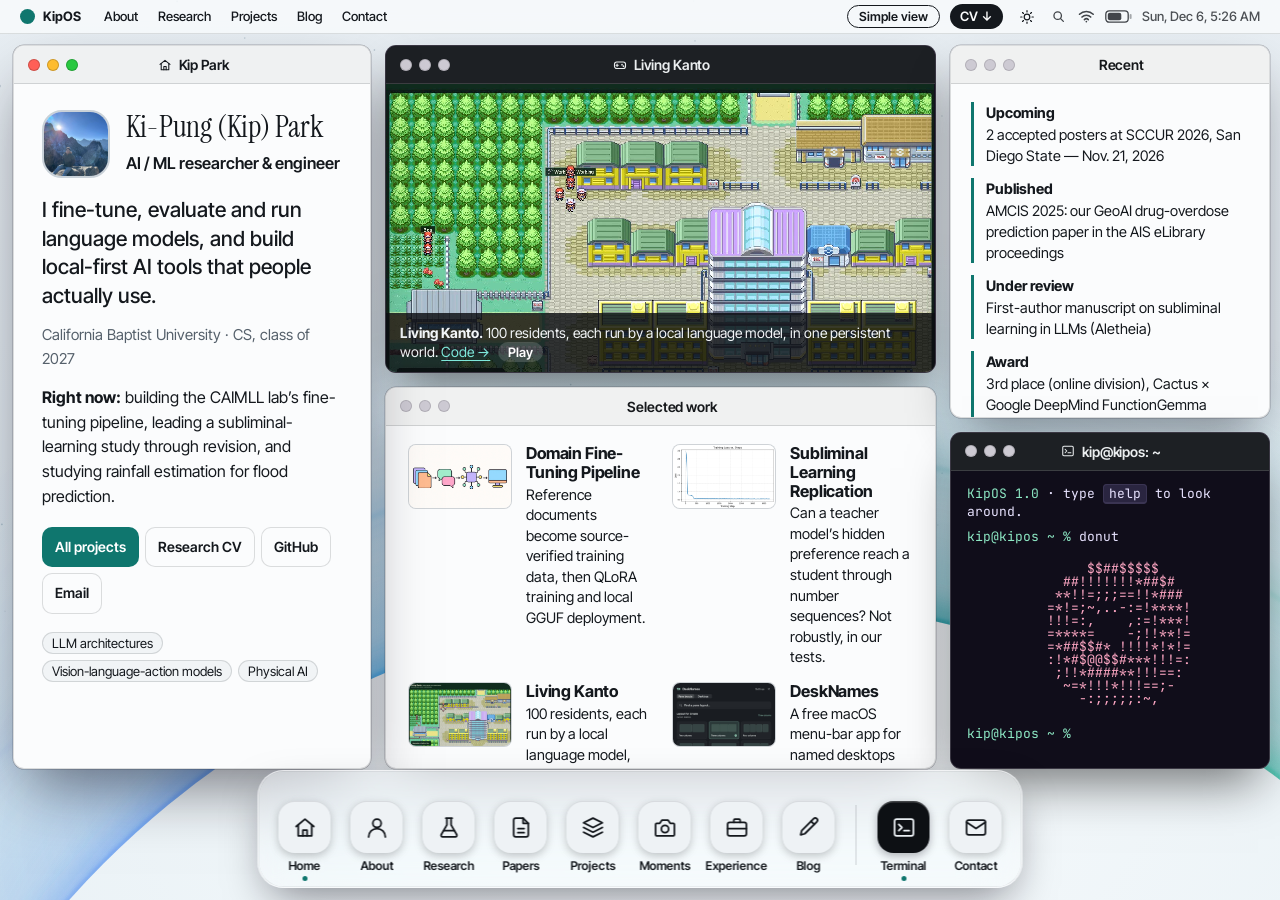
==== commit 1875cc89: "Deploy 2026-11-12" ====
--- a/index.html
+++ b/index.html
@@ -5,7 +5,7 @@
         if (localStorage.getItem('view') === 'simple') document.documentElement.classList.add('simple');
         document.documentElement.dataset.wall = localStorage.getItem('wall') || 'lens';
       } catch {}
-    </script><link rel="stylesheet" href="/_astro/Base.DOxZzPml.css"></head><body class="home"><a class="skip" href="#main">Skip to content</a><header class="menubar"><a href="/" class="logo" aria-label="Kip Park, home"><span class="logo-orb" aria-hidden="true"></span><b>KipOS</b></a><nav aria-label="Main"><a href="/#about">About</a><a href="/#research">Research</a><a href="/#projects">Projects</a><a href="/blog">Blog</a><a href="/#contact">Contact</a></nav><div class="tray"><button class="view-toggle" type="button" data-view-toggle hidden>Simple view</button><a class="cv-link" href="/files/kip-park-cv.pdf">CV ↓</a><button class="theme" type="button" aria-label="Toggle dark mode" title="Toggle dark mode"><svg viewBox="0 0 24 24" fill="none" stroke="currentColor" stroke-width="1.8" stroke-linecap="round" aria-hidden="true"><circle cx="12" cy="12" r="4.2"></circle><path d="M12 2.5v2M12 19.5v2M2.5 12h2M19.5 12h2M5.3 5.3l1.4 1.4M17.3 17.3l1.4 1.4M5.3 18.7l1.4-1.4M17.3 6.7l1.4-1.4"></path></svg></button><button class="tray-btn" type="button" data-spotlight aria-label="Spotlight search" title="Spotlight"><svg viewBox="0 0 16 16" fill="none" stroke="currentColor" stroke-width="1.6" stroke-linecap="round" aria-hidden="true"><circle cx="7" cy="7" r="4.6"></circle><path d="M10.6 10.6 14 14"></path></svg></button><span class="tray-ic" aria-hidden="true"><svg viewBox="0 0 18 14" fill="none" stroke="currentColor" stroke-width="1.7" stroke-linecap="round"><path d="M1.6 4.6a10.6 10.6 0 0 1 14.8 0"></path><path d="M4.3 7.6a6.7 6.7 0 0 1 9.4 0"></path><path d="M6.9 10.4a3 3 0 0 1 4.2 0"></path><circle cx="9" cy="12.5" r=".9" fill="currentColor" stroke="none"></circle></svg></span><span class="tray-ic tray-batt" aria-hidden="true"><svg viewBox="0 0 27 13" fill="none" stroke="currentColor" stroke-width="1.3"><rect x=".8" y=".8" width="22.4" height="11.4" rx="3.4"></rect><path d="M25.6 4.9v3.2" stroke-width="2" stroke-linecap="round" opacity=".45"></path><rect x="2.8" y="2.8" width="13.5" height="7.4" rx="2" fill="currentColor" stroke="none"></rect></svg></span><time class="clock" aria-hidden="true"></time></div></header><main id="main"><div class="desktop" data-desktop><ul class="stickies" aria-label="Recent highlights"><li class="sticky lemon k0"><b>Upcoming</b>2 accepted posters at SCCUR 2026, San Diego State — Nov. 21, 2026</li><li class="sticky rose k1"><b>Published</b>AMCIS 2025: our GeoAI drug-overdose prediction paper in the AIS eLibrary proceedings</li><li class="sticky mint k2"><b>Under review</b>First-author manuscript on subliminal learning in LLMs (Aletheia)</li><li class="sticky sky k3"><b>Award</b>3rd place (online division), Cactus × Google DeepMind FunctionGemma Hackathon</li></ul><ul class="files" aria-label="Files"><li><a href="/files/kip-park-cv.pdf"><span class="file-ic pdf" aria-hidden="true">PDF</span><span class="file-name">CV.pdf</span></a></li><li><a href="https://github.com/kipung" rel="me"><span class="file-ic gh" aria-hidden="true">&lt;/&gt;</span><span class="file-name">GitHub</span></a></li><li><a href="https://www.linkedin.com/in/kip-park" rel="me"><span class="file-ic li" aria-hidden="true">in</span><span class="file-name">LinkedIn</span></a></li></ul><h1 class="sr-only">Ki-Pung (Kip) Park: AI / ML researcher &amp; engineer</h1><section id="home" class="win sky" aria-labelledby="home-title" data-x="17" data-y="1.5" data-w="66" data-h="97" data-open="1" data-max="960" tabindex="-1"><div class="titlebar"><span class="lights"><button type="button" class="light close" aria-label="Close Kip Park"></button><button type="button" class="light min" aria-label="Minimize Kip Park"></button><button type="button" class="light max" aria-label="Maximize Kip Park"></button></span><h2 id="home-title" class="win-title"><svg class="icon" viewBox="0 0 24 24" fill="none" stroke="currentColor" stroke-width="1.8" stroke-linecap="round" stroke-linejoin="round" aria-hidden="true"><path d="M3.5 11 12 4l8.5 7"/><path d="M5.5 9.5V20h13V9.5"/><path d="M10 20v-5.5h4V20"/></svg> Kip Park</h2></div><div class="win-body"><div class="home"><section class="home-intro" aria-label="Introduction"><div class="home-id"><img class="avatar" src="/images/kip.jpg" alt="Kip sitting on a rocky mountain ridge on a clear winter day" width="750" height="1000"><div><h2 class="name">Ki-Pung (Kip) Park</h2><p class="role">AI / ML researcher &amp; engineer</p></div></div><p class="lede">I fine-tune, evaluate and run language models, and build local-first AI tools that people actually use.</p><p class="school">California Baptist University · CS, class of 2027</p><p class="now"><b>Right now:</b> building the CAIMLL lab’s fine-tuning pipeline, leading a subliminal-learning study through revision, and studying rainfall estimation for flood prediction.</p><div class="btns"><a class="b primary" href="#projects">Projects</a><a class="b" href="/files/kip-park-cv.pdf">Research CV</a><a class="b" href="https://github.com/kipung" rel="me">GitHub</a><a class="b" href="mailto:nankipung@gmail.com">Email</a></div></section><section class="home-recent" aria-labelledby="home-recent-h"><h2 id="home-recent-h" class="home-h">Recent</h2><ul class="recent"><li><b>Upcoming</b> 2 accepted posters at SCCUR 2026, San Diego State — Nov. 21, 2026</li><li><b>Published</b> AMCIS 2025: our GeoAI drug-overdose prediction paper in the AIS eLibrary proceedings</li><li><b>Under review</b> First-author manuscript on subliminal learning in LLMs (Aletheia)</li><li><b>Award</b> 3rd place (online division), Cactus × Google DeepMind FunctionGemma Hackathon</li></ul></section><section class="home-work" aria-labelledby="home-work-h"><h2 id="home-work-h" class="home-h">Selected work</h2><ul class="work"><li><img src="/m/proj-domain-fine-tuning.jpg" alt="" width="640" height="400" loading="lazy"><div><h3>Domain Fine-Tuning Pipeline</h3><p>Reference documents become source-verified training data, then QLoRA training and local GGUF deployment.</p></div></li><li><img src="/m/proj-subliminal-learning.jpg" alt="" width="640" height="400" loading="lazy"><div><h3><a href="https://github.com/kipung/CSC422_Subliminal_Learning">Subliminal Learning Replication</a></h3><p>Can a teacher model’s hidden preference reach a student through number sequences? Not robustly, in our tests.</p></div></li><li><img src="/m/kanto-town.jpg" alt="" width="640" height="400" loading="lazy"><div><h3><a href="https://github.com/kipung/living-kanto">Living Kanto</a></h3><p>100 residents, each run by a local language model, living in one persistent world.</p></div></li><li><img src="/m/proj-desknames.jpg" alt="" width="640" height="400" loading="lazy"><div><h3><a href="https://github.com/Kipung/DeskNames">DeskNames</a></h3><p>A free macOS menu-bar app for named desktops and saved window layouts.</p></div></li></ul><p class="home-more"><a class="more" href="#projects">All projects →</a></p></section></div></div></section><section id="about" class="win peach" aria-labelledby="about-title" data-x="22" data-y="4" data-w="52" data-h="88" tabindex="-1"><div class="titlebar"><span class="lights"><button type="button" class="light close" aria-label="Close About Kip"></button><button type="button" class="light min" aria-label="Minimize About Kip"></button><button type="button" class="light max" aria-label="Maximize About Kip"></button></span><h2 id="about-title" class="win-title"><svg class="icon" viewBox="0 0 24 24" fill="none" stroke="currentColor" stroke-width="1.8" stroke-linecap="round" stroke-linejoin="round" aria-hidden="true"><circle cx="12" cy="8" r="4"/><path d="M4 21a8 8 0 0 1 16 0"/></svg> About Kip</h2></div><div class="win-body"><div class="about-head"><img class="avatar" src="/images/kip.jpg" alt="Kip sitting on a rocky mountain ridge on a clear winter day" width="750" height="1000"><div><p class="hello">hello, world — I’m</p><h2 class="name">Ki-Pung (Kip) Park</h2><p class="role">AI / ML researcher &amp; engineer · California Baptist University</p></div></div><nav class="jump" aria-label="Sections"><span class="jump-label">Jump to</span><a href="#research" class="lilac"><svg class="icon" viewBox="0 0 24 24" fill="none" stroke="currentColor" stroke-width="1.8" stroke-linecap="round" stroke-linejoin="round" aria-hidden="true"><path d="M9 3h6M10 3v6.5L4.5 19a1.5 1.5 0 0 0 1.3 2h12.4a1.5 1.5 0 0 0 1.3-2L14 9.5V3"/><path d="M7 15h10"/></svg> Research</a><a href="#publications" class="lemon"><svg class="icon" viewBox="0 0 24 24" fill="none" stroke="currentColor" stroke-width="1.8" stroke-linecap="round" stroke-linejoin="round" aria-hidden="true"><path d="M14 3H7a2 2 0 0 0-2 2v14a2 2 0 0 0 2 2h10a2 2 0 0 0 2-2V8z"/><path d="M14 3v5h5M9 13h6M9 17h6"/></svg> Papers</a><a href="#projects" class="mint"><svg class="icon" viewBox="0 0 24 24" fill="none" stroke="currentColor" stroke-width="1.8" stroke-linecap="round" stroke-linejoin="round" aria-hidden="true"><path d="M12 3 3 7.5l9 4.5 9-4.5z"/><path d="m3 12 9 4.5 9-4.5M3 16.5 12 21l9-4.5"/></svg> Projects</a><a href="#moments" class="rose"><svg class="icon" viewBox="0 0 24 24" fill="none" stroke="currentColor" stroke-width="1.8" stroke-linecap="round" stroke-linejoin="round" aria-hidden="true"><path d="M4 8h3l2-3h6l2 3h3a1 1 0 0 1 1 1v10a1 1 0 0 1-1 1H4a1 1 0 0 1-1-1V9a1 1 0 0 1 1-1z"/><circle cx="12" cy="13.5" r="3.5"/></svg> Moments</a><a href="#experience" class="lemon"><svg class="icon" viewBox="0 0 24 24" fill="none" stroke="currentColor" stroke-width="1.8" stroke-linecap="round" stroke-linejoin="round" aria-hidden="true"><rect x="3" y="7" width="18" height="13" rx="2"/><path d="M9 7V5a1 1 0 0 1 1-1h4a1 1 0 0 1 1 1v2M3 13h18"/></svg> Experience</a><a href="#writing" class="peach"><svg class="icon" viewBox="0 0 24 24" fill="none" stroke="currentColor" stroke-width="1.8" stroke-linecap="round" stroke-linejoin="round" aria-hidden="true"><path d="M16.5 3.5a2.1 2.1 0 0 1 3 3L8 18l-4 1 1-4z"/><path d="M14 6l3 3"/></svg> Blog</a><a href="#contact" class="lilac"><svg class="icon" viewBox="0 0 24 24" fill="none" stroke="currentColor" stroke-width="1.8" stroke-linecap="round" stroke-linejoin="round" aria-hidden="true"><rect x="3" y="5" width="18" height="14" rx="2"/><path d="m3 7 9 6 9-6"/></svg> Contact</a></nav><p class="lede">I’m a Computer Science student at California Baptist University (ML &amp; AI concentration, class of 2027). I work on LLM fine-tuning and evaluation, lead research on subliminal learning, and build AI tools for students and advisors.</p><div class="btns"><a class="b primary" href="/files/kip-park-cv.pdf">Research CV</a><a class="b" href="mailto:nankipung@gmail.com">Email</a><a class="b" href="https://github.com/kipung" rel="me">GitHub</a><a class="b" href="https://www.linkedin.com/in/kip-park" rel="me">LinkedIn</a></div><p>I build and evaluate language models: fine-tuning pipelines, careful evaluations, and local-first AI tools that people actually use.</p><dl class="facts"><div><dt>Studying</dt><dd>B.S. Computer Science — Machine Learning &amp; AI concentration<br><span class="muted">Minor in Christian Studies · Alpha Chi Honor Society</span></dd></div><div><dt>Graduating</dt><dd>Expected Apr. 2027 · GPA 3.94</dd></div><div><dt>Interests</dt><dd class="chips"><span class="chip">LLM architectures</span><span class="chip">Vision-language-action models</span><span class="chip">Physical AI</span></dd></div></dl><h3 class="sub">A bit more about me</h3><p>I’m majoring in Computer Science with a concentration in Machine Learning &amp; AI, and minoring in Christian Studies. I’m drawn to the place where technology, learning, and creativity meet, and I like sharing what I learn along the way.</p><p>As president of CBU’s ACM chapter (2024–2026) I started the Software Engineering Team, where 20+ students built projects like our chapter website. I also tutor software engineering, solve ICPC problems, and enjoy building visual simulations.</p><p>When I’m not doing anything “nerdy,” you’ll find me playing basketball with friends, sharing a meal, or hunting for a good series to watch.</p></div></section><section id="terminal" class="win ink win-dark" aria-labelledby="terminal-title" data-x="42" data-y="51" data-w="37" data-h="44" tabindex="-1"><div class="titlebar"><span class="lights"><button type="button" class="light close" aria-label="Close kip@kipos: ~"></button><button type="button" class="light min" aria-label="Minimize kip@kipos: ~"></button><button type="button" class="light max" aria-label="Maximize kip@kipos: ~"></button></span><h2 id="terminal-title" class="win-title"><svg class="icon" viewBox="0 0 24 24" fill="none" stroke="currentColor" stroke-width="1.8" stroke-linecap="round" stroke-linejoin="round" aria-hidden="true"><rect x="3" y="4" width="18" height="16" rx="2"/><path d="m7 9 3 3-3 3M12 15h5"/></svg> kip@kipos: ~</h2></div><div class="win-body"><div class="term" data-term><div class="term-out" aria-live="polite"><p><span class="ok">KipOS 1.0</span> · type <kbd>help</kbd> to look around.</p><noscript><p>The terminal needs JavaScript. Everything else on this page works without it.</p></noscript></div><form class="term-in" data-term-form><label for="term-cmd"><span class="prompt">kip@kipos ~ %</span></label><input id="term-cmd" autocomplete="off" autocapitalize="off" spellcheck="false" aria-label="Terminal command"></form></div><script type="application/json" id="term-data">{"name":"Ki-Pung (Kip) Park","role":"AI / ML researcher & engineer","school":"California Baptist University","degree":"B.S. Computer Science — Machine Learning & AI concentration","grad":"Expected Apr. 2027","gpa":"3.94","interests":["LLM architectures","Vision-language-action models","Physical AI"],"email":"nankipung@gmail.com","links":{"github":"https://github.com/kipung","linkedin":"https://www.linkedin.com/in/kip-park","cv":"/files/kip-park-cv.pdf"},"projects":[{"title":"Domain Fine-Tuning Pipeline","tags":["QLoRA","Unsloth","GGUF","vLLM"]},{"title":"Subliminal Learning Replication","tags":["Llama 3.2","LoRA","Evaluation"],"repo":"https://github.com/kipung/CSC422_Subliminal_Learning"},{"title":"Living Kanto","tags":["Local LLMs","Agents","Simulation"],"repo":"https://github.com/kipung/living-kanto"},{"title":"DeskNames","tags":["Swift","macOS","Open source"],"repo":"https://github.com/Kipung/DeskNames"},{"title":"GeoAI: Drug Overdose Risk Mapping","tags":["Kepler.gl","GIS","Deep Learning"]},{"title":"Terminal Browser Split","tags":["Ghostty","tmux","Coding agents"],"repo":"https://github.com/kipung/terminal-browser"},{"title":"BAY-min Robot Tutor","tags":["Reachy Mini","Gemini Live","OpenCV"],"repo":"https://github.com/kipung/BAY-min_personal_tutor"},{"title":"AI Degree Planning Companion","tags":["LangChain","Neo4j","FastAPI","Ollama"],"repo":"https://github.com/kipung/degree_planning_guide"},{"title":"Rainfall Transfer Between Gauges","tags":["Python","Time Series","Validation"]},{"title":"Local Voice Assistant","tags":["Vosk","Ollama","Python"]},{"title":"Gravitational Lensing Simulations","tags":["Python","Simulation","Visualization"]},{"title":"CampusMate","tags":["Flutter","Firebase","Mobile"],"repo":"https://github.com/kipung/campusmate"},{"title":"GeGLU vs ReLU on MNIST","tags":["PyTorch","Statistics"],"repo":"https://github.com/kipung/ffn_relu_vs_geglu_mnist"},{"title":"CBU ACM Website","tags":["HTML/CSS","Scrum","Teamwork"],"repo":"https://github.com/kipung/SET_PROJECT_3"}],"papers":[{"status":"Published","title":"A DSR Approach for Geospatial AI: Prediction of Drug Overdoses."},{"status":"Under review","title":"Replicating Subliminal Learning in LLMs via Distillation and LoRA Fine-Tuning."}],"skills":[{"group":"Languages","items":["Python","Java","C++","JavaScript"]},{"group":"ML frameworks","items":["PyTorch","JAX / Haiku","TransformerLens","Unsloth","LangChain"]},{"group":"Methods","items":["LoRA / QLoRA","Sparse autoencoders","Model evaluation","Synthetic data"]},{"group":"Inference & systems","items":["Ollama","vLLM","GGUF","FastAPI","Neo4j","PostgreSQL","Docker"]}],"apps":["home","about","research","publications","projects","moments","experience","writing","terminal","contact"]}</script></div></section><section id="research" class="win lilac" aria-labelledby="research-title" data-x="26" data-y="3" data-w="48" data-h="88" tabindex="-1"><div class="titlebar"><span class="lights"><button type="button" class="light close" aria-label="Close Research"></button><button type="button" class="light min" aria-label="Minimize Research"></button><button type="button" class="light max" aria-label="Maximize Research"></button></span><h2 id="research-title" class="win-title"><svg class="icon" viewBox="0 0 24 24" fill="none" stroke="currentColor" stroke-width="1.8" stroke-linecap="round" stroke-linejoin="round" aria-hidden="true"><path d="M9 3h6M10 3v6.5L4.5 19a1.5 1.5 0 0 0 1.3 2h12.4a1.5 1.5 0 0 0 1.3-2L14 9.5V3"/><path d="M7 15h10"/></svg> Research</h2></div><div class="win-body"><ol class="rlist"><li class="peach"><p class="when">Feb. 2026 – Present</p><h3>LLM Fine-Tuning and Evaluation</h3><p class="org">CBU AI &amp; Machine Learning Lab (CAIMLL) · Riverside, CA</p><ul><li>Built the backbone of the lab’s fine-tuning pipeline: complex reference documents become source-verified training data, with checks for evidence coverage, answer quality, and reproducibility.</li><li>Designed training examples that separate fully answerable, partially answerable, and unsupported questions, so models learn to admit knowledge gaps while answering what they can.</li><li>Developed distributed adapter and full-parameter fine-tuning workflows, and audited synthetic data for wording and topic shortcuts.</li></ul></li><li class="lilac"><p class="when">Aug. 2025 – Present</p><h3>Subliminal Learning in LLMs — Study Lead</h3><p class="org">California Baptist University · Riverside, CA</p><ul><li>Led a controlled study comparing LoRA-induced and system-prompt-induced teacher preferences, fine-tuning Llama 3.2 3B students on filtered numerical sequences.</li><li>Neither pipeline produced robust preference transfer under the tested conditions; leading the manuscript through revision.</li></ul></li><li class="mint"><p class="when">Jan. 2026 – Present</p><h3>Hydrology — Statistical Rainfall Estimation</h3><p class="org">Research collaboration with Dr. Benjamin Sanders</p><ul><li>Modeled hourly rainfall transfer from CSUSB to Panorama Point using 1996–2024 gauge records; event-calibrated lagged OLS reached R² = 0.58 on held-out observed event hours (≥ 0.04 in/hr).</li></ul></li><li class="lemon"><p class="when">Jul. – Oct. 2025</p><h3>AI Researcher — Mechanistic Interpretability</h3><p class="org">Algoverse AI Research Program · Remote</p><ul><li>Implemented JAX/Haiku transformers for RASP-style algorithmic tasks and sparse-autoencoder pipelines to analyze attention and MLP representations.</li></ul><a class="more" href="https://github.com/kipung/tracr_to_transformer_lens_generalize">Code on GitHub →</a></li><li class="sky"><p class="when">Mar. 2024 – Sept. 2025</p><h3>Student Researcher — GeoAI for Public Health</h3><p class="org">California Baptist University · Riverside, CA</p><ul><li>Trained a deep neural network to predict geographic areas of suspected drug-overdose risk, and built the GIS visualizations in Kepler.gl that turned its output into insights; coauthored the AMCIS 2025 paper.</li></ul></li><li class="rose"><p class="when">May 2024 – Aug. 2025</p><h3>Undergraduate Research Assistant — Computational Physics</h3><p class="org">California Baptist University · Adviser: Dr. Hyung Choi · Riverside, CA</p><ul><li>Built modular, object-oriented simulations of gravitational lensing and interactive visualizations of multi-body lensing behavior.</li></ul></li></ol></div></section><section id="publications" class="win lemon" aria-labelledby="publications-title" data-x="28" data-y="4" data-w="46" data-h="84" tabindex="-1"><div class="titlebar"><span class="lights"><button type="button" class="light close" aria-label="Close Papers &amp; talks"></button><button type="button" class="light min" aria-label="Minimize Papers &amp; talks"></button><button type="button" class="light max" aria-label="Maximize Papers &amp; talks"></button></span><h2 id="publications-title" class="win-title"><svg class="icon" viewBox="0 0 24 24" fill="none" stroke="currentColor" stroke-width="1.8" stroke-linecap="round" stroke-linejoin="round" aria-hidden="true"><path d="M14 3H7a2 2 0 0 0-2 2v14a2 2 0 0 0 2 2h10a2 2 0 0 0 2-2V8z"/><path d="M14 3v5h5M9 13h6M9 17h6"/></svg> Papers &amp; talks</h2></div><div class="win-body"><h3 class="sub">Papers</h3><ul class="pubs"><li><span class="stamp mint">Published</span><p class="pub-title"><a href="https://aisel.aisnet.org/amcis2025/intelfuture/intelfuture/27/">A DSR Approach for Geospatial AI: Prediction of Drug Overdoses.</a></p><p class="muted">Corso, A., Asariah, J. S., <b>Park, K.</b>, Corso, N. A., and Lee, E. (2025). Americas Conference on Information Systems (AMCIS), Montréal.</p></li><li><span class="stamp lemon">Under review</span><p class="pub-title">Replicating Subliminal Learning in LLMs via Distillation and LoRA Fine-Tuning.</p><p class="muted"><b>Park, K.</b>, Bergquist, G., Lee, P., and Sanders, B. Aletheia — The Alpha Chi Journal of Undergraduate Scholarship.</p></li></ul><h3 class="sub">Presentations</h3><ul class="talks"><li><p class="talk-head"><span class="chip">Nov. 2026</span> SCCUR 2026 · San Diego State University</p><ul><li>Towards Modeling Runoff and Flood Prediction over Unreliable Precipitation Gauges and Assessment of Potential Gauge Error (first author)</li><li>Separate or Unified Fine-Tuning? A Systematic Comparison of Training Strategies for Multi-Document Domain Applications (second author)</li></ul></li><li><p class="talk-head"><span class="chip">Jan. 2026</span> KSEA SWRC · CSU Fullerton</p><ul><li>Subliminal Learning in Large Language Models</li><li>A Design Science Research Approach for Geospatial AI: Predicting Drug Overdose Risk Using Social Media</li></ul></li><li><p class="talk-head"><span class="chip">Aug. 2025</span> AMCIS 2025 · Montréal, Canada</p><ul><li>A DSR Approach for Geospatial AI: Prediction of Drug Overdoses (paper presentation)</li></ul></li></ul></div></section><section id="projects" class="win mint" aria-labelledby="projects-title" data-x="21" data-y="3" data-w="58" data-h="90" tabindex="-1"><div class="titlebar"><span class="lights"><button type="button" class="light close" aria-label="Close Projects"></button><button type="button" class="light min" aria-label="Minimize Projects"></button><button type="button" class="light max" aria-label="Maximize Projects"></button></span><h2 id="projects-title" class="win-title"><svg class="icon" viewBox="0 0 24 24" fill="none" stroke="currentColor" stroke-width="1.8" stroke-linecap="round" stroke-linejoin="round" aria-hidden="true"><path d="M12 3 3 7.5l9 4.5 9-4.5z"/><path d="m3 12 9 4.5 9-4.5M3 16.5 12 21l9-4.5"/></svg> Projects</h2></div><div class="win-body"><div class="finder"><article class="proj peach"><div class="thumb"><img src="/m/proj-domain-fine-tuning.jpg" alt="Conceptual illustration of source documents moving through question-and-answer examples, model fine-tuning, and desktop deployment." width="640" height="400" loading="lazy"></div><h3>Domain Fine-Tuning Pipeline</h3><p>The CAIMLL lab’s end-to-end workflow for 3B-parameter models: reference documents become source-verified training data, then QLoRA training, structured evaluation and local GGUF deployment.</p><p class="chips"><span class="chip">QLoRA</span><span class="chip">Unsloth</span><span class="chip">GGUF</span><span class="chip">vLLM</span></p></article><article class="proj lilac"><div class="thumb"><img src="/m/proj-subliminal-learning.jpg" alt="Training loss versus training steps from the subliminal-learning student model, falling rapidly and then leveling off." width="640" height="400" loading="lazy"></div><h3>Subliminal Learning Replication</h3><p>Can a teacher model’s hidden preference reach a student through filtered number sequences? LoRA and system-prompt teachers on Llama 3.2 3B. No robust transfer under the tested conditions.</p><p class="chips"><span class="chip">Llama 3.2</span><span class="chip">LoRA</span><span class="chip">Evaluation</span></p><p class="links"><a class="more" href="https://github.com/kipung/CSC422_Subliminal_Learning">Code on GitHub →</a></p></article><article class="proj mint"><div class="thumb"><video src="/m/kanto.mp4" poster="/m/kanto-town.jpg" width="640" height="400" muted loop autoplay playsinline preload="metadata" aria-label="Top-down pixel-art town where simulated residents walk between buildings"></video></div><h3>Living Kanto</h3><p>A persistent world where 100 residents, each run by a local language model, travel, work, talk and pursue their own ambitions.</p><p class="note">Replay of recorded simulation activity. Pokémon graphics belong to their owners.</p><p class="chips"><span class="chip">Local LLMs</span><span class="chip">Agents</span><span class="chip">Simulation</span></p><p class="links"><a class="more" href="https://github.com/kipung/living-kanto">Code on GitHub →</a></p></article><article class="proj lemon"><div class="thumb"><img src="/m/proj-desknames.jpg" alt="DeskNames screenshot" width="640" height="400" loading="lazy"></div><h3>DeskNames</h3><p>A free, open-source macOS menu-bar app. Name your desktops, snap windows into pane layouts, and restore a saved arrangement in one step.</p><p class="chips"><span class="chip">Swift</span><span class="chip">macOS</span><span class="chip">Open source</span></p><p class="links"><a class="more" href="https://github.com/Kipung/DeskNames/releases/latest">Download for Mac →</a><a class="more" href="https://github.com/Kipung/DeskNames">Code on GitHub →</a></p></article><article class="proj sky"><div class="thumb"><img src="/m/geoai-kepler.jpg" alt="Kepler.gl map of the United States with thousands of geolocated social-media posts as colored dots; four treatment-region states shaded in purple." width="640" height="400" loading="lazy"></div><h3>GeoAI: Drug Overdose Risk Mapping</h3><p>A deep model predicts areas of suspected drug-overdose risk from geolocated posts, and Kepler.gl maps turn its output into regional insight. Coauthored the AMCIS 2025 paper.</p><p class="note">Fig. 1 from the KSEA SWRC research poster.</p><p class="chips"><span class="chip">Kepler.gl</span><span class="chip">GIS</span><span class="chip">Deep Learning</span></p><p class="links"><a class="more" href="https://aisel.aisnet.org/amcis2025/intelfuture/intelfuture/27/">Read the paper →</a></p></article><article class="proj rose"><div class="thumb"><img src="/m/proj-terminal-browser.jpg" alt="Terminal Browser Split screenshot" width="640" height="400" loading="lazy"></div><h3>Terminal Browser Split</h3><p>A live, clickable browser preview in a native terminal split beside your coding agents, opened by you with a hotkey or by an agent with one command.</p><p class="chips"><span class="chip">Ghostty</span><span class="chip">tmux</span><span class="chip">Coding agents</span></p><p class="links"><a class="more" href="https://github.com/kipung/terminal-browser">Code on GitHub →</a></p></article><article class="proj peach"><div class="thumb"><img src="/m/proj-baymin.jpg" alt="BAY-min Robot Tutor screenshot" width="640" height="400" loading="lazy"></div><h3>BAY-min Robot Tutor</h3><p>A robot math tutor on Reachy Mini that talks through Gemini Live, checks the student’s work with its camera, and nods along. Built with Joshua Parsio.</p><p class="chips"><span class="chip">Reachy Mini</span><span class="chip">Gemini Live</span><span class="chip">OpenCV</span></p><p class="links"><a class="more" href="https://github.com/kipung/BAY-min_personal_tutor">Code on GitHub →</a></p></article><article class="proj lilac"><div class="thumb"><img src="/images/SCR-20250731-tovg.jpg" alt="AI Degree Planning Companion screenshot" width="640" height="400" loading="lazy"></div><h3>AI Degree Planning Companion</h3><p>An LLM agent that helps CBU students plan courses, supported by the Office of Student Success. Local Mistral, a Neo4j prerequisite graph and a React chat UI.</p><p class="chips"><span class="chip">LangChain</span><span class="chip">Neo4j</span><span class="chip">FastAPI</span><span class="chip">Ollama</span></p><p class="links"><a class="more" href="/blog/ai-degree-planning-companion-part-1">Read the write-up →</a><a class="more" href="https://github.com/kipung/degree_planning_guide">Code on GitHub →</a></p></article><article class="proj mint"><div class="thumb"><img src="/m/hydro-storm-timeline.jpg" alt="Rainfall Transfer Between Gauges screenshot" width="640" height="400" loading="lazy"></div><h3>Rainfall Transfer Between Gauges</h3><p>Hourly rainfall from one gauge estimated from another across 28 years of records. Held-out event hours reach R² = 0.58.</p><p class="chips"><span class="chip">Python</span><span class="chip">Time Series</span><span class="chip">Validation</span></p></article><article class="proj lemon"><div class="thumb"><img src="/images/Voice_LLM_Pipeline.jpg" alt="Local Voice Assistant screenshot" width="640" height="400" loading="lazy"></div><h3>Local Voice Assistant</h3><p>A hands-free assistant that runs fully offline: speech in, a local Llama 3.2 model, and speech out. Nothing leaves the machine.</p><p class="chips"><span class="chip">Vosk</span><span class="chip">Ollama</span><span class="chip">Python</span></p><p class="links"><a class="more" href="/blog/giving-my-llm-a-voice">Read the write-up →</a></p></article><article class="proj sky"><div class="thumb"><video src="/m/proj-gravitational-lensing.mp4" poster="/m/proj-gravitational-lensing.jpg" width="640" height="400" muted loop autoplay playsinline preload="metadata" aria-label="Recorded run of the ray-tracing simulation: yellow light rays fan out from eight points, and bend as they reach lattice rows of red gravity and cyan anti-gravity circles."></video></div><h3>Gravitational Lensing Simulations</h3><p>Object-oriented simulations and interactive visualizations of multi-body gravitational lensing, built for computational physics research.</p><p class="note">Looping clip from a recorded run of the 2D ray-tracing model: light rays bending as they meet interleaved gravity / anti-gravity rows. Exploratory model, not a physics validation.</p><p class="chips"><span class="chip">Python</span><span class="chip">Simulation</span><span class="chip">Visualization</span></p></article><article class="proj rose"><div class="thumb"><img src="/m/proj-campusmate.jpg" alt="Conceptual illustration of three students' hands holding phones around shared study books, connected by a circular line." width="640" height="400" loading="lazy"></div><h3>CampusMate</h3><p>A mobile app for college students: study groups, real-time messaging, file sharing and a group calendar. Started as a CSC322 class project.</p><p class="chips"><span class="chip">Flutter</span><span class="chip">Firebase</span><span class="chip">Mobile</span></p><p class="links"><a class="more" href="https://github.com/kipung/campusmate">Code on GitHub →</a></p></article><article class="proj peach"><div class="thumb"><img src="/m/proj-geglu.jpg" alt="GeGLU vs ReLU on MNIST screenshot" width="640" height="400" loading="lazy"></div><h3>GeGLU vs ReLU on MNIST</h3><p>Feed-forward activations compared across hidden widths, with bootstrap confidence intervals, in PyTorch Lightning.</p><p class="chips"><span class="chip">PyTorch</span><span class="chip">Statistics</span></p><p class="links"><a class="more" href="https://github.com/kipung/ffn_relu_vs_geglu_mnist">Code on GitHub →</a></p></article><article class="proj lilac"><div class="thumb"><img src="/m/proj-acm-site.jpg" alt="CBU ACM Website screenshot" width="640" height="400" loading="lazy"></div><h3>CBU ACM Website</h3><p>The chapter website, built by the Software Engineering Team I founded, run like a real team project with Scrum and GitHub flow.</p><p class="chips"><span class="chip">HTML/CSS</span><span class="chip">Scrum</span><span class="chip">Teamwork</span></p><p class="links"><a class="more" href="https://github.com/kipung/SET_PROJECT_3">Code on GitHub →</a></p></article></div></div></section><section id="moments" class="win rose" aria-labelledby="moments-title" data-x="29" data-y="4" data-w="50" data-h="86" tabindex="-1"><div class="titlebar"><span class="lights"><button type="button" class="light close" aria-label="Close Moments"></button><button type="button" class="light min" aria-label="Minimize Moments"></button><button type="button" class="light max" aria-label="Maximize Moments"></button></span><h2 id="moments-title" class="win-title"><svg class="icon" viewBox="0 0 24 24" fill="none" stroke="currentColor" stroke-width="1.8" stroke-linecap="round" stroke-linejoin="round" aria-hidden="true"><path d="M4 8h3l2-3h6l2 3h3a1 1 0 0 1 1 1v10a1 1 0 0 1-1 1H4a1 1 0 0 1-1-1V9a1 1 0 0 1 1-1z"/><circle cx="12" cy="13.5" r="3.5"/></svg> Moments</h2></div><div class="win-body"><ul class="photos"><li><figure><img src="/m/amcis.jpg" alt="Kip standing with a colleague in front of the AMCIS 2025 Montréal backdrop" width="800" height="1068" loading="lazy"><figcaption><span class="chip">Aug. 2025</span> AMCIS 2025 in Montréal, presenting our GeoAI paper</figcaption></figure></li><li><figure><img src="/m/ksea.jpg" alt="Kip in a suit standing beside his research poster" width="709" height="1536" loading="lazy"><figcaption><span class="chip">Jan. 2026</span> Two research posters at KSEA SWRC, CSU Fullerton</figcaption></figure></li><li><figure><img src="/m/hackathon.jpg" alt="Cactus × Google DeepMind hackathon title card with a green wireframe hand reaching toward a human hand" width="640" height="632" loading="lazy"><figcaption><span class="chip">Feb. 2026</span> 3rd place (online division), Cactus × Google DeepMind FunctionGemma Hackathon</figcaption></figure></li><li><figure><img src="/m/so101.jpg" alt="SO-101 robot arm on a desk next to a monitor showing its simulation" width="640" height="360" loading="lazy"><figcaption><span class="chip">2026</span> Physical AI capstone: SO-101 arm assembly and teleoperation setup</figcaption></figure></li><li><figure><img src="/m/jetson.jpg" alt="NVIDIA Jetson Orin Nano developer board on a desk" width="800" height="1068" loading="lazy"><figcaption><span class="chip">Winter break</span> A fully local AI assistant on an NVIDIA Jetson Orin Nano Super</figcaption></figure></li><li><figure><img src="/m/reachy.jpg" alt="Partly assembled Reachy Mini robot on a table" width="480" height="640" loading="lazy"><figcaption><span class="chip">2026</span> Assembled Reachy Mini and ran its demos for visiting students</figcaption></figure></li><li><figure><img src="/m/icpc.jpg" alt="Kip and teammates outside the ICPC contest venue" width="1280" height="960" loading="lazy"><figcaption><span class="chip">Nov. 2024</span> SoCal Regional ICPC with the CBU team</figcaption></figure></li></ul></div></section><section id="experience" class="win lemon" aria-labelledby="experience-title" data-x="30" data-y="3" data-w="48" data-h="88" tabindex="-1"><div class="titlebar"><span class="lights"><button type="button" class="light close" aria-label="Close Experience &amp; leadership"></button><button type="button" class="light min" aria-label="Minimize Experience &amp; leadership"></button><button type="button" class="light max" aria-label="Maximize Experience &amp; leadership"></button></span><h2 id="experience-title" class="win-title"><svg class="icon" viewBox="0 0 24 24" fill="none" stroke="currentColor" stroke-width="1.8" stroke-linecap="round" stroke-linejoin="round" aria-hidden="true"><rect x="3" y="7" width="18" height="13" rx="2"/><path d="M9 7V5a1 1 0 0 1 1-1h4a1 1 0 0 1 1 1v2M3 13h18"/></svg> Experience &amp; leadership</h2></div><div class="win-body"><ol class="xlist"><li><p class="when">Jun. – Sept. 2026</p><h3>AI Evaluation &amp; Optimization Intern</h3><p class="org">Portfolio Elevation, LLC · Redlands, CA</p><ul><li>Built a three-part evaluation program: black-box response benchmarks, blind human photo review, and controlled vision-pipeline experiments.</li><li>Used checked answer keys and repeated runs to catch incomplete responses, negation errors, truncation, and image-orientation failures.</li></ul></li><li><p class="when">Jan. 2025 – Present</p><h3>AI Engineering Intern</h3><p class="org">CBU Office of Student Success / Career Center · Riverside, CA</p><ul><li>Developed an LLM email-drafting system piloted with 3–4 advisors, and a Whisper transcription prototype with projected savings of $6K+ per year.</li><li>Built a Neo4j/LangChain academic-planning prototype and authenticated mock-interview scheduling apps (Power Apps, Power Automate, SharePoint).</li></ul></li><li><p class="when">Mar. 2024 – Apr. 2026</p><h3>President, CBU ACM</h3><p class="muted">Founded the Software Engineering Team and mentored 20+ student developers using Scrum and GitHub.</p></li><li><p class="when">Aug. 2024 – Present</p><h3>Software Engineering Tutor, CBU</h3><p class="muted">Support ~90 students in Java, data structures, debugging, and object-oriented design.</p></li><li><p class="when">CBU nominee</p><h3>Alpha Chi Gaston/Nolle Scholarship</h3><p class="muted">Selected by CBU for national scholarship consideration.</p></li></ol><h3 class="sub">Toolbox</h3><div class="skills"><div class="mint"><p class="when">Languages</p><p class="chips"><span class="chip">Python</span><span class="chip">Java</span><span class="chip">C++</span><span class="chip">JavaScript</span></p></div><div class="lemon"><p class="when">ML frameworks</p><p class="chips"><span class="chip">PyTorch</span><span class="chip">JAX / Haiku</span><span class="chip">TransformerLens</span><span class="chip">Unsloth</span><span class="chip">LangChain</span></p></div><div class="sky"><p class="when">Methods</p><p class="chips"><span class="chip">LoRA / QLoRA</span><span class="chip">Sparse autoencoders</span><span class="chip">Model evaluation</span><span class="chip">Synthetic data</span></p></div><div class="rose"><p class="when">Inference &amp; systems</p><p class="chips"><span class="chip">Ollama</span><span class="chip">vLLM</span><span class="chip">GGUF</span><span class="chip">FastAPI</span><span class="chip">Neo4j</span><span class="chip">PostgreSQL</span><span class="chip">Docker</span></p></div></div></div></section><section id="writing" class="win peach" aria-labelledby="writing-title" data-x="33" data-y="8" data-w="40" data-h="70" tabindex="-1"><div class="titlebar"><span class="lights"><button type="button" class="light close" aria-label="Close Blog"></button><button type="button" class="light min" aria-label="Minimize Blog"></button><button type="button" class="light max" aria-label="Maximize Blog"></button></span><h2 id="writing-title" class="win-title"><svg class="icon" viewBox="0 0 24 24" fill="none" stroke="currentColor" stroke-width="1.8" stroke-linecap="round" stroke-linejoin="round" aria-hidden="true"><path d="M16.5 3.5a2.1 2.1 0 0 1 3 3L8 18l-4 1 1-4z"/><path d="M14 6l3 3"/></svg> Blog</h2></div><div class="win-body"><div class="posts"><a class="post-card" href="/blog/ai-degree-planning-companion-part-1"><div class="body"><time datetime="2025-08-01T00:00:00.000Z" class="eyebrow">Aug 1, 2025</time><h3 class="post-title">The AI Degree Planning Companion: Part 1</h3><p>From idea to architecture: laying the foundation for an LLM-powered degree planning agent at CBU.</p><p class="tags"><span class="tag">LLMs</span><span class="tag">Agents</span><span class="tag">Education</span></p></div></a><a class="post-card" href="/blog/giving-my-llm-a-voice"><div class="body"><time datetime="2025-02-26T00:00:00.000Z" class="eyebrow">Feb 26, 2025</time><h3 class="post-title">Giving My LLM a Voice — Building a Voice-Controlled AI Assistant</h3><p>Building a fully local, hands-free voice assistant with Vosk, Ollama, and pyttsx3.</p><p class="tags"><span class="tag">LLMs</span><span class="tag">Voice</span><span class="tag">Local AI</span></p></div></a></div><p><a class="more" href="/blog">All posts →</a></p></div></section><section id="contact" class="win lilac" aria-labelledby="contact-title" data-x="32" data-y="14" data-w="36" data-h="54" tabindex="-1"><div class="titlebar"><span class="lights"><button type="button" class="light close" aria-label="Close Contact"></button><button type="button" class="light min" aria-label="Minimize Contact"></button><button type="button" class="light max" aria-label="Maximize Contact"></button></span><h2 id="contact-title" class="win-title"><svg class="icon" viewBox="0 0 24 24" fill="none" stroke="currentColor" stroke-width="1.8" stroke-linecap="round" stroke-linejoin="round" aria-hidden="true"><rect x="3" y="5" width="18" height="14" rx="2"/><path d="m3 7 9 6 9-6"/></svg> Contact</h2></div><div class="win-body"><p class="big-talk">Let’s talk.</p><p>Questions about a project, research collaborations, or opportunities: send me a message. I’ll do my best to get back to you soon.</p><div class="btns"><a class="b primary" href="mailto:nankipung@gmail.com">nankipung@gmail.com</a><a class="b" href="https://www.linkedin.com/in/kip-park" rel="me">LinkedIn</a></div></div></section></div><nav class="dock" aria-label="Apps"><a href="#home" class="dock-app sky" data-app="home"><span class="dock-ic"><svg class="icon" viewBox="0 0 24 24" fill="none" stroke="currentColor" stroke-width="1.8" stroke-linecap="round" stroke-linejoin="round" aria-hidden="true"><path d="M3.5 11 12 4l8.5 7"/><path d="M5.5 9.5V20h13V9.5"/><path d="M10 20v-5.5h4V20"/></svg></span><span class="dock-label">Home</span></a><a href="#about" class="dock-app peach" data-app="about"><span class="dock-ic"><svg class="icon" viewBox="0 0 24 24" fill="none" stroke="currentColor" stroke-width="1.8" stroke-linecap="round" stroke-linejoin="round" aria-hidden="true"><circle cx="12" cy="8" r="4"/><path d="M4 21a8 8 0 0 1 16 0"/></svg></span><span class="dock-label">About</span></a><a href="#research" class="dock-app lilac" data-app="research"><span class="dock-ic"><svg class="icon" viewBox="0 0 24 24" fill="none" stroke="currentColor" stroke-width="1.8" stroke-linecap="round" stroke-linejoin="round" aria-hidden="true"><path d="M9 3h6M10 3v6.5L4.5 19a1.5 1.5 0 0 0 1.3 2h12.4a1.5 1.5 0 0 0 1.3-2L14 9.5V3"/><path d="M7 15h10"/></svg></span><span class="dock-label">Research</span></a><a href="#publications" class="dock-app lemon" data-app="publications"><span class="dock-ic"><svg class="icon" viewBox="0 0 24 24" fill="none" stroke="currentColor" stroke-width="1.8" stroke-linecap="round" stroke-linejoin="round" aria-hidden="true"><path d="M14 3H7a2 2 0 0 0-2 2v14a2 2 0 0 0 2 2h10a2 2 0 0 0 2-2V8z"/><path d="M14 3v5h5M9 13h6M9 17h6"/></svg></span><span class="dock-label">Papers</span></a><a href="#projects" class="dock-app mint" data-app="projects"><span class="dock-ic"><svg class="icon" viewBox="0 0 24 24" fill="none" stroke="currentColor" stroke-width="1.8" stroke-linecap="round" stroke-linejoin="round" aria-hidden="true"><path d="M12 3 3 7.5l9 4.5 9-4.5z"/><path d="m3 12 9 4.5 9-4.5M3 16.5 12 21l9-4.5"/></svg></span><span class="dock-label">Projects</span></a><a href="#moments" class="dock-app rose" data-app="moments"><span class="dock-ic"><svg class="icon" viewBox="0 0 24 24" fill="none" stroke="currentColor" stroke-width="1.8" stroke-linecap="round" stroke-linejoin="round" aria-hidden="true"><path d="M4 8h3l2-3h6l2 3h3a1 1 0 0 1 1 1v10a1 1 0 0 1-1 1H4a1 1 0 0 1-1-1V9a1 1 0 0 1 1-1z"/><circle cx="12" cy="13.5" r="3.5"/></svg></span><span class="dock-label">Moments</span></a><a href="#experience" class="dock-app lemon" data-app="experience"><span class="dock-ic"><svg class="icon" viewBox="0 0 24 24" fill="none" stroke="currentColor" stroke-width="1.8" stroke-linecap="round" stroke-linejoin="round" aria-hidden="true"><rect x="3" y="7" width="18" height="13" rx="2"/><path d="M9 7V5a1 1 0 0 1 1-1h4a1 1 0 0 1 1 1v2M3 13h18"/></svg></span><span class="dock-label">Experience</span></a><a href="#writing" class="dock-app peach" data-app="writing"><span class="dock-ic"><svg class="icon" viewBox="0 0 24 24" fill="none" stroke="currentColor" stroke-width="1.8" stroke-linecap="round" stroke-linejoin="round" aria-hidden="true"><path d="M16.5 3.5a2.1 2.1 0 0 1 3 3L8 18l-4 1 1-4z"/><path d="M14 6l3 3"/></svg></span><span class="dock-label">Blog</span></a><span class="dock-sep" aria-hidden="true"></span><a href="#terminal" class="dock-app ink" data-app="terminal"><span class="dock-ic"><svg class="icon" viewBox="0 0 24 24" fill="none" stroke="currentColor" stroke-width="1.8" stroke-linecap="round" stroke-linejoin="round" aria-hidden="true"><rect x="3" y="4" width="18" height="16" rx="2"/><path d="m7 9 3 3-3 3M12 15h5"/></svg></span><span class="dock-label">Terminal</span></a><a href="#contact" class="dock-app lilac" data-app="contact"><span class="dock-ic"><svg class="icon" viewBox="0 0 24 24" fill="none" stroke="currentColor" stroke-width="1.8" stroke-linecap="round" stroke-linejoin="round" aria-hidden="true"><rect x="3" y="5" width="18" height="14" rx="2"/><path d="m3 7 9 6 9-6"/></svg></span><span class="dock-label">Contact</span></a></nav><script type="module" src="/_astro/index.astro_astro_type_script_index_0_lang.xc-HHLsv.js"></script></main><footer class="site-footer"><div class="foot"><span>© 2026 Kip Park · KipOS v1.0</span><span class="foot-links"><a href="https://github.com/kipung" rel="me">GitHub</a><a href="https://www.linkedin.com/in/kip-park" rel="me">LinkedIn</a><a href="/rss.xml">RSS</a></span></div></footer><script>
+    </script><link rel="stylesheet" href="/_astro/Base.mJCON4Ux.css"></head><body class="home"><a class="skip" href="#main">Skip to content</a><header class="menubar"><a href="/" class="logo" aria-label="Kip Park, home"><span class="logo-orb" aria-hidden="true"></span><b>KipOS</b></a><nav aria-label="Main"><a href="/#about">About</a><a href="/#research">Research</a><a href="/#projects">Projects</a><a href="/blog">Blog</a><a href="/#contact">Contact</a></nav><div class="tray"><button class="view-toggle" type="button" data-view-toggle hidden>Simple view</button><a class="cv-link" href="/files/kip-park-cv.pdf">CV ↓</a><button class="theme" type="button" aria-label="Toggle dark mode" title="Toggle dark mode"><svg viewBox="0 0 24 24" fill="none" stroke="currentColor" stroke-width="1.8" stroke-linecap="round" aria-hidden="true"><circle cx="12" cy="12" r="4.2"></circle><path d="M12 2.5v2M12 19.5v2M2.5 12h2M19.5 12h2M5.3 5.3l1.4 1.4M17.3 17.3l1.4 1.4M5.3 18.7l1.4-1.4M17.3 6.7l1.4-1.4"></path></svg></button><button class="tray-btn" type="button" data-spotlight aria-label="Spotlight search" title="Spotlight"><svg viewBox="0 0 16 16" fill="none" stroke="currentColor" stroke-width="1.6" stroke-linecap="round" aria-hidden="true"><circle cx="7" cy="7" r="4.6"></circle><path d="M10.6 10.6 14 14"></path></svg></button><span class="tray-ic" aria-hidden="true"><svg viewBox="0 0 18 14" fill="none" stroke="currentColor" stroke-width="1.7" stroke-linecap="round"><path d="M1.6 4.6a10.6 10.6 0 0 1 14.8 0"></path><path d="M4.3 7.6a6.7 6.7 0 0 1 9.4 0"></path><path d="M6.9 10.4a3 3 0 0 1 4.2 0"></path><circle cx="9" cy="12.5" r=".9" fill="currentColor" stroke="none"></circle></svg></span><span class="tray-ic tray-batt" aria-hidden="true"><svg viewBox="0 0 27 13" fill="none" stroke="currentColor" stroke-width="1.3"><rect x=".8" y=".8" width="22.4" height="11.4" rx="3.4"></rect><path d="M25.6 4.9v3.2" stroke-width="2" stroke-linecap="round" opacity=".45"></path><rect x="2.8" y="2.8" width="13.5" height="7.4" rx="2" fill="currentColor" stroke="none"></rect></svg></span><time class="clock" aria-hidden="true"></time></div></header><main id="main"><div class="desktop" data-desktop><ul class="stickies" aria-label="Recent highlights"><li class="sticky lemon k0"><b>Upcoming</b>2 accepted posters at SCCUR 2026, San Diego State — Nov. 21, 2026</li><li class="sticky rose k1"><b>Published</b>AMCIS 2025: our GeoAI drug-overdose prediction paper in the AIS eLibrary proceedings</li><li class="sticky mint k2"><b>Under review</b>First-author manuscript on subliminal learning in LLMs (Aletheia)</li><li class="sticky sky k3"><b>Award</b>3rd place (online division), Cactus × Google DeepMind FunctionGemma Hackathon</li></ul><ul class="files" aria-label="Files"><li><a href="/files/kip-park-cv.pdf"><span class="file-ic pdf" aria-hidden="true">PDF</span><span class="file-name">CV.pdf</span></a></li><li><a href="https://github.com/kipung" rel="me"><span class="file-ic gh" aria-hidden="true">&lt;/&gt;</span><span class="file-name">GitHub</span></a></li><li><a href="https://www.linkedin.com/in/kip-park" rel="me"><span class="file-ic li" aria-hidden="true">in</span><span class="file-name">LinkedIn</span></a></li></ul><h1 class="sr-only">Ki-Pung (Kip) Park: AI / ML researcher &amp; engineer</h1><section id="home" class="win sky" aria-labelledby="home-title" data-x="1" data-y="1.5" data-w="28" data-h="97" data-open="1" data-max="2400" data-nx="1" data-nw="38" data-ny="1.5" data-nh="97" data-tile="1" tabindex="-1"><div class="titlebar"><span class="lights"><button type="button" class="light close" aria-label="Close Kip Park"></button><button type="button" class="light min" aria-label="Minimize Kip Park"></button><button type="button" class="light max" aria-label="Maximize Kip Park"></button></span><h2 id="home-title" class="win-title"><svg class="icon" viewBox="0 0 24 24" fill="none" stroke="currentColor" stroke-width="1.8" stroke-linecap="round" stroke-linejoin="round" aria-hidden="true"><path d="M3.5 11 12 4l8.5 7"/><path d="M5.5 9.5V20h13V9.5"/><path d="M10 20v-5.5h4V20"/></svg> Kip Park</h2></div><div class="win-body"><div class="home"><div class="home-id"><img class="avatar" src="/images/kip.jpg" alt="Kip sitting on a rocky mountain ridge on a clear winter day" width="750" height="1000"><div><h2 class="name">Ki-Pung (Kip) Park</h2><p class="role">AI / ML researcher &amp; engineer</p></div></div><p class="lede">I fine-tune, evaluate and run language models, and build local-first AI tools that people actually use.</p><p class="school">California Baptist University · CS, class of 2027</p><p class="now"><b>Right now:</b> building the CAIMLL lab’s fine-tuning pipeline, leading a subliminal-learning study through revision, and studying rainfall estimation for flood prediction.</p><div class="btns"><a class="b primary" href="#projects">All projects</a><a class="b" href="/files/kip-park-cv.pdf">Research CV</a><a class="b" href="https://github.com/kipung" rel="me">GitHub</a><a class="b" href="mailto:nankipung@gmail.com">Email</a></div><p class="chips" aria-label="Interests"><span class="chip">LLM architectures</span><span class="chip">Vision-language-action models</span><span class="chip">Physical AI</span></p></div></div></section><section id="kanto" class="win sky win-dark" aria-labelledby="kanto-title" data-x="30.1" data-y="1.5" data-w="43" data-h="44" data-open="1" data-max="2400" data-nx="40" data-nw="59" data-ny="66.5" data-nh="32" data-tile="1" tabindex="-1"><div class="titlebar"><span class="lights"><button type="button" class="light close" aria-label="Close Living Kanto"></button><button type="button" class="light min" aria-label="Minimize Living Kanto"></button><button type="button" class="light max" aria-label="Maximize Living Kanto"></button></span><h2 id="kanto-title" class="win-title"><svg class="icon" viewBox="0 0 24 24" fill="none" stroke="currentColor" stroke-width="1.8" stroke-linecap="round" stroke-linejoin="round" aria-hidden="true"><rect x="2.5" y="7" width="19" height="11" rx="4"/><path d="M7 10.5v4M5 12.5h4"/><circle cx="15.5" cy="11.5" r=".6"/><circle cx="18" cy="14" r=".6"/></svg> Living Kanto</h2></div><div class="win-body"><video src="/m/kanto.mp4" poster="/m/kanto-town.jpg" autoplay muted loop playsinline preload="metadata" aria-label="Living Kanto: pixel-art town where language-model residents go about their day"></video><p class="caption"><b>Living Kanto.</b> 100 residents, each run by a local language model, in one persistent world. <a href="https://github.com/kipung/living-kanto">Code →</a><button class="replay" type="button" data-replay aria-pressed="false">Pause</button></p></div></section><section id="work" class="win mint" aria-labelledby="work-title" data-x="30.1" data-y="47.3" data-w="43" data-h="51.2" data-open="1" data-max="2400" data-nx="40" data-nw="59" data-ny="1.5" data-nh="63.5" data-tile="1" tabindex="-1"><div class="titlebar"><span class="lights"><button type="button" class="light close" aria-label="Close Selected work"></button><button type="button" class="light min" aria-label="Minimize Selected work"></button><button type="button" class="light max" aria-label="Maximize Selected work"></button></span><h2 id="work-title" class="win-title"><svg class="icon" viewBox="0 0 24 24" fill="none" stroke="currentColor" stroke-width="1.8" stroke-linecap="round" stroke-linejoin="round" aria-hidden="true"></svg> Selected work</h2></div><div class="win-body"><ul class="work"><li><img src="/m/proj-domain-fine-tuning.jpg" alt="" width="640" height="400" loading="lazy"><div><h3>Domain Fine-Tuning Pipeline</h3><p>Reference documents become source-verified training data, then QLoRA training and local GGUF deployment.</p></div></li><li><img src="/m/proj-subliminal-learning.jpg" alt="" width="640" height="400" loading="lazy"><div><h3><a href="https://github.com/kipung/CSC422_Subliminal_Learning">Subliminal Learning Replication</a></h3><p>Can a teacher model’s hidden preference reach a student through number sequences? Not robustly, in our tests.</p></div></li><li><img src="/m/kanto-town.jpg" alt="" width="640" height="400" loading="lazy"><div><h3><a href="https://github.com/kipung/living-kanto">Living Kanto</a></h3><p>100 residents, each run by a local language model, living in one persistent world.</p></div></li><li><img src="/m/proj-desknames.jpg" alt="" width="640" height="400" loading="lazy"><div><h3><a href="https://github.com/Kipung/DeskNames">DeskNames</a></h3><p>A free macOS menu-bar app for named desktops and saved window layouts.</p></div></li></ul></div></section><section id="recent" class="win lemon" aria-labelledby="recent-title" data-x="74.2" data-y="1.5" data-w="24.8" data-h="50" data-open="1" data-max="2400" data-tile="1" tabindex="-1"><div class="titlebar"><span class="lights"><button type="button" class="light close" aria-label="Close Recent"></button><button type="button" class="light min" aria-label="Minimize Recent"></button><button type="button" class="light max" aria-label="Maximize Recent"></button></span><h2 id="recent-title" class="win-title"><svg class="icon" viewBox="0 0 24 24" fill="none" stroke="currentColor" stroke-width="1.8" stroke-linecap="round" stroke-linejoin="round" aria-hidden="true"></svg> Recent</h2></div><div class="win-body"><ul class="recent"><li><b>Upcoming</b>2 accepted posters at SCCUR 2026, San Diego State — Nov. 21, 2026</li><li><b>Published</b>AMCIS 2025: our GeoAI drug-overdose prediction paper in the AIS eLibrary proceedings</li><li><b>Under review</b>First-author manuscript on subliminal learning in LLMs (Aletheia)</li><li><b>Award</b>3rd place (online division), Cactus × Google DeepMind FunctionGemma Hackathon</li></ul></div></section><section id="about" class="win peach" aria-labelledby="about-title" data-x="22" data-y="4" data-w="52" data-h="88" tabindex="-1"><div class="titlebar"><span class="lights"><button type="button" class="light close" aria-label="Close About Kip"></button><button type="button" class="light min" aria-label="Minimize About Kip"></button><button type="button" class="light max" aria-label="Maximize About Kip"></button></span><h2 id="about-title" class="win-title"><svg class="icon" viewBox="0 0 24 24" fill="none" stroke="currentColor" stroke-width="1.8" stroke-linecap="round" stroke-linejoin="round" aria-hidden="true"><circle cx="12" cy="8" r="4"/><path d="M4 21a8 8 0 0 1 16 0"/></svg> About Kip</h2></div><div class="win-body"><div class="about-head"><img class="avatar" src="/images/kip.jpg" alt="Kip sitting on a rocky mountain ridge on a clear winter day" width="750" height="1000"><div><p class="hello">hello, world — I’m</p><h2 class="name">Ki-Pung (Kip) Park</h2><p class="role">AI / ML researcher &amp; engineer · California Baptist University</p></div></div><nav class="jump" aria-label="Sections"><span class="jump-label">Jump to</span><a href="#research" class="lilac"><svg class="icon" viewBox="0 0 24 24" fill="none" stroke="currentColor" stroke-width="1.8" stroke-linecap="round" stroke-linejoin="round" aria-hidden="true"><path d="M9 3h6M10 3v6.5L4.5 19a1.5 1.5 0 0 0 1.3 2h12.4a1.5 1.5 0 0 0 1.3-2L14 9.5V3"/><path d="M7 15h10"/></svg> Research</a><a href="#publications" class="lemon"><svg class="icon" viewBox="0 0 24 24" fill="none" stroke="currentColor" stroke-width="1.8" stroke-linecap="round" stroke-linejoin="round" aria-hidden="true"><path d="M14 3H7a2 2 0 0 0-2 2v14a2 2 0 0 0 2 2h10a2 2 0 0 0 2-2V8z"/><path d="M14 3v5h5M9 13h6M9 17h6"/></svg> Papers</a><a href="#projects" class="mint"><svg class="icon" viewBox="0 0 24 24" fill="none" stroke="currentColor" stroke-width="1.8" stroke-linecap="round" stroke-linejoin="round" aria-hidden="true"><path d="M12 3 3 7.5l9 4.5 9-4.5z"/><path d="m3 12 9 4.5 9-4.5M3 16.5 12 21l9-4.5"/></svg> Projects</a><a href="#moments" class="rose"><svg class="icon" viewBox="0 0 24 24" fill="none" stroke="currentColor" stroke-width="1.8" stroke-linecap="round" stroke-linejoin="round" aria-hidden="true"><path d="M4 8h3l2-3h6l2 3h3a1 1 0 0 1 1 1v10a1 1 0 0 1-1 1H4a1 1 0 0 1-1-1V9a1 1 0 0 1 1-1z"/><circle cx="12" cy="13.5" r="3.5"/></svg> Moments</a><a href="#experience" class="lemon"><svg class="icon" viewBox="0 0 24 24" fill="none" stroke="currentColor" stroke-width="1.8" stroke-linecap="round" stroke-linejoin="round" aria-hidden="true"><rect x="3" y="7" width="18" height="13" rx="2"/><path d="M9 7V5a1 1 0 0 1 1-1h4a1 1 0 0 1 1 1v2M3 13h18"/></svg> Experience</a><a href="#writing" class="peach"><svg class="icon" viewBox="0 0 24 24" fill="none" stroke="currentColor" stroke-width="1.8" stroke-linecap="round" stroke-linejoin="round" aria-hidden="true"><path d="M16.5 3.5a2.1 2.1 0 0 1 3 3L8 18l-4 1 1-4z"/><path d="M14 6l3 3"/></svg> Blog</a><a href="#contact" class="lilac"><svg class="icon" viewBox="0 0 24 24" fill="none" stroke="currentColor" stroke-width="1.8" stroke-linecap="round" stroke-linejoin="round" aria-hidden="true"><rect x="3" y="5" width="18" height="14" rx="2"/><path d="m3 7 9 6 9-6"/></svg> Contact</a></nav><p class="lede">I’m a Computer Science student at California Baptist University (ML &amp; AI concentration, class of 2027). I work on LLM fine-tuning and evaluation, lead research on subliminal learning, and build AI tools for students and advisors.</p><div class="btns"><a class="b primary" href="/files/kip-park-cv.pdf">Research CV</a><a class="b" href="mailto:nankipung@gmail.com">Email</a><a class="b" href="https://github.com/kipung" rel="me">GitHub</a><a class="b" href="https://www.linkedin.com/in/kip-park" rel="me">LinkedIn</a></div><p>I build and evaluate language models: fine-tuning pipelines, careful evaluations, and local-first AI tools that people actually use.</p><dl class="facts"><div><dt>Studying</dt><dd>B.S. Computer Science — Machine Learning &amp; AI concentration<br><span class="muted">Minor in Christian Studies · Alpha Chi Honor Society</span></dd></div><div><dt>Graduating</dt><dd>Expected Apr. 2027 · GPA 3.94</dd></div><div><dt>Interests</dt><dd class="chips"><span class="chip">LLM architectures</span><span class="chip">Vision-language-action models</span><span class="chip">Physical AI</span></dd></div></dl><h3 class="sub">A bit more about me</h3><p>I’m majoring in Computer Science with a concentration in Machine Learning &amp; AI, and minoring in Christian Studies. I’m drawn to the place where technology, learning, and creativity meet, and I like sharing what I learn along the way.</p><p>As president of CBU’s ACM chapter (2024–2026) I started the Software Engineering Team, where 20+ students built projects like our chapter website. I also tutor software engineering, solve ICPC problems, and enjoy building visual simulations.</p><p>When I’m not doing anything “nerdy,” you’ll find me playing basketball with friends, sharing a meal, or hunting for a good series to watch.</p></div></section><section id="terminal" class="win ink win-dark" aria-labelledby="terminal-title" data-x="74.2" data-y="53.3" data-w="24.8" data-h="45.2" data-open="1" data-max="2400" data-tile="1" tabindex="-1"><div class="titlebar"><span class="lights"><button type="button" class="light close" aria-label="Close kip@kipos: ~"></button><button type="button" class="light min" aria-label="Minimize kip@kipos: ~"></button><button type="button" class="light max" aria-label="Maximize kip@kipos: ~"></button></span><h2 id="terminal-title" class="win-title"><svg class="icon" viewBox="0 0 24 24" fill="none" stroke="currentColor" stroke-width="1.8" stroke-linecap="round" stroke-linejoin="round" aria-hidden="true"><rect x="3" y="4" width="18" height="16" rx="2"/><path d="m7 9 3 3-3 3M12 15h5"/></svg> kip@kipos: ~</h2></div><div class="win-body"><div class="term" data-term><div class="term-out" aria-live="polite"><p><span class="ok">KipOS 1.0</span> · type <kbd>help</kbd> to look around.</p><noscript><p>The terminal needs JavaScript. Everything else on this page works without it.</p></noscript></div><form class="term-in" data-term-form><label for="term-cmd"><span class="prompt">kip@kipos ~ %</span></label><input id="term-cmd" autocomplete="off" autocapitalize="off" spellcheck="false" aria-label="Terminal command"></form></div><script type="application/json" id="term-data">{"name":"Ki-Pung (Kip) Park","role":"AI / ML researcher & engineer","school":"California Baptist University","degree":"B.S. Computer Science — Machine Learning & AI concentration","grad":"Expected Apr. 2027","gpa":"3.94","interests":["LLM architectures","Vision-language-action models","Physical AI"],"email":"nankipung@gmail.com","links":{"github":"https://github.com/kipung","linkedin":"https://www.linkedin.com/in/kip-park","cv":"/files/kip-park-cv.pdf"},"projects":[{"title":"Domain Fine-Tuning Pipeline","tags":["QLoRA","Unsloth","GGUF","vLLM"]},{"title":"Subliminal Learning Replication","tags":["Llama 3.2","LoRA","Evaluation"],"repo":"https://github.com/kipung/CSC422_Subliminal_Learning"},{"title":"Living Kanto","tags":["Local LLMs","Agents","Simulation"],"repo":"https://github.com/kipung/living-kanto"},{"title":"DeskNames","tags":["Swift","macOS","Open source"],"repo":"https://github.com/Kipung/DeskNames"},{"title":"GeoAI: Drug Overdose Risk Mapping","tags":["Kepler.gl","GIS","Deep Learning"]},{"title":"Terminal Browser Split","tags":["Ghostty","tmux","Coding agents"],"repo":"https://github.com/kipung/terminal-browser"},{"title":"BAY-min Robot Tutor","tags":["Reachy Mini","Gemini Live","OpenCV"],"repo":"https://github.com/kipung/BAY-min_personal_tutor"},{"title":"AI Degree Planning Companion","tags":["LangChain","Neo4j","FastAPI","Ollama"],"repo":"https://github.com/kipung/degree_planning_guide"},{"title":"Rainfall Transfer Between Gauges","tags":["Python","Time Series","Validation"]},{"title":"Local Voice Assistant","tags":["Vosk","Ollama","Python"]},{"title":"Gravitational Lensing Simulations","tags":["Python","Simulation","Visualization"]},{"title":"CampusMate","tags":["Flutter","Firebase","Mobile"],"repo":"https://github.com/kipung/campusmate"},{"title":"GeGLU vs ReLU on MNIST","tags":["PyTorch","Statistics"],"repo":"https://github.com/kipung/ffn_relu_vs_geglu_mnist"},{"title":"CBU ACM Website","tags":["HTML/CSS","Scrum","Teamwork"],"repo":"https://github.com/kipung/SET_PROJECT_3"}],"papers":[{"status":"Published","title":"A DSR Approach for Geospatial AI: Prediction of Drug Overdoses."},{"status":"Under review","title":"Replicating Subliminal Learning in LLMs via Distillation and LoRA Fine-Tuning."}],"skills":[{"group":"Languages","items":["Python","Java","C++","JavaScript"]},{"group":"ML frameworks","items":["PyTorch","JAX / Haiku","TransformerLens","Unsloth","LangChain"]},{"group":"Methods","items":["LoRA / QLoRA","Sparse autoencoders","Model evaluation","Synthetic data"]},{"group":"Inference & systems","items":["Ollama","vLLM","GGUF","FastAPI","Neo4j","PostgreSQL","Docker"]}],"apps":["home","about","research","publications","projects","moments","experience","writing","terminal","contact"]}</script></div></section><section id="research" class="win lilac" aria-labelledby="research-title" data-x="26" data-y="3" data-w="48" data-h="88" tabindex="-1"><div class="titlebar"><span class="lights"><button type="button" class="light close" aria-label="Close Research"></button><button type="button" class="light min" aria-label="Minimize Research"></button><button type="button" class="light max" aria-label="Maximize Research"></button></span><h2 id="research-title" class="win-title"><svg class="icon" viewBox="0 0 24 24" fill="none" stroke="currentColor" stroke-width="1.8" stroke-linecap="round" stroke-linejoin="round" aria-hidden="true"><path d="M9 3h6M10 3v6.5L4.5 19a1.5 1.5 0 0 0 1.3 2h12.4a1.5 1.5 0 0 0 1.3-2L14 9.5V3"/><path d="M7 15h10"/></svg> Research</h2></div><div class="win-body"><ol class="rlist"><li class="peach"><p class="when">Feb. 2026 – Present</p><h3>LLM Fine-Tuning and Evaluation</h3><p class="org">CBU AI &amp; Machine Learning Lab (CAIMLL) · Riverside, CA</p><ul><li>Built the backbone of the lab’s fine-tuning pipeline: complex reference documents become source-verified training data, with checks for evidence coverage, answer quality, and reproducibility.</li><li>Designed training examples that separate fully answerable, partially answerable, and unsupported questions, so models learn to admit knowledge gaps while answering what they can.</li><li>Developed distributed adapter and full-parameter fine-tuning workflows, and audited synthetic data for wording and topic shortcuts.</li></ul></li><li class="lilac"><p class="when">Aug. 2025 – Present</p><h3>Subliminal Learning in LLMs — Study Lead</h3><p class="org">California Baptist University · Riverside, CA</p><ul><li>Led a controlled study comparing LoRA-induced and system-prompt-induced teacher preferences, fine-tuning Llama 3.2 3B students on filtered numerical sequences.</li><li>Neither pipeline produced robust preference transfer under the tested conditions; leading the manuscript through revision.</li></ul></li><li class="mint"><p class="when">Jan. 2026 – Present</p><h3>Hydrology — Statistical Rainfall Estimation</h3><p class="org">Research collaboration with Dr. Benjamin Sanders</p><ul><li>Modeled hourly rainfall transfer from CSUSB to Panorama Point using 1996–2024 gauge records; event-calibrated lagged OLS reached R² = 0.58 on held-out observed event hours (≥ 0.04 in/hr).</li></ul></li><li class="lemon"><p class="when">Jul. – Oct. 2025</p><h3>AI Researcher — Mechanistic Interpretability</h3><p class="org">Algoverse AI Research Program · Remote</p><ul><li>Implemented JAX/Haiku transformers for RASP-style algorithmic tasks and sparse-autoencoder pipelines to analyze attention and MLP representations.</li></ul><a class="more" href="https://github.com/kipung/tracr_to_transformer_lens_generalize">Code on GitHub →</a></li><li class="sky"><p class="when">Mar. 2024 – Sept. 2025</p><h3>Student Researcher — GeoAI for Public Health</h3><p class="org">California Baptist University · Riverside, CA</p><ul><li>Trained a deep neural network to predict geographic areas of suspected drug-overdose risk, and built the GIS visualizations in Kepler.gl that turned its output into insights; coauthored the AMCIS 2025 paper.</li></ul></li><li class="rose"><p class="when">May 2024 – Aug. 2025</p><h3>Undergraduate Research Assistant — Computational Physics</h3><p class="org">California Baptist University · Adviser: Dr. Hyung Choi · Riverside, CA</p><ul><li>Built modular, object-oriented simulations of gravitational lensing and interactive visualizations of multi-body lensing behavior.</li></ul></li></ol></div></section><section id="publications" class="win lemon" aria-labelledby="publications-title" data-x="28" data-y="4" data-w="46" data-h="84" tabindex="-1"><div class="titlebar"><span class="lights"><button type="button" class="light close" aria-label="Close Papers &amp; talks"></button><button type="button" class="light min" aria-label="Minimize Papers &amp; talks"></button><button type="button" class="light max" aria-label="Maximize Papers &amp; talks"></button></span><h2 id="publications-title" class="win-title"><svg class="icon" viewBox="0 0 24 24" fill="none" stroke="currentColor" stroke-width="1.8" stroke-linecap="round" stroke-linejoin="round" aria-hidden="true"><path d="M14 3H7a2 2 0 0 0-2 2v14a2 2 0 0 0 2 2h10a2 2 0 0 0 2-2V8z"/><path d="M14 3v5h5M9 13h6M9 17h6"/></svg> Papers &amp; talks</h2></div><div class="win-body"><h3 class="sub">Papers</h3><ul class="pubs"><li><span class="stamp mint">Published</span><p class="pub-title"><a href="https://aisel.aisnet.org/amcis2025/intelfuture/intelfuture/27/">A DSR Approach for Geospatial AI: Prediction of Drug Overdoses.</a></p><p class="muted">Corso, A., Asariah, J. S., <b>Park, K.</b>, Corso, N. A., and Lee, E. (2025). Americas Conference on Information Systems (AMCIS), Montréal.</p></li><li><span class="stamp lemon">Under review</span><p class="pub-title">Replicating Subliminal Learning in LLMs via Distillation and LoRA Fine-Tuning.</p><p class="muted"><b>Park, K.</b>, Bergquist, G., Lee, P., and Sanders, B. Aletheia — The Alpha Chi Journal of Undergraduate Scholarship.</p></li></ul><h3 class="sub">Presentations</h3><ul class="talks"><li><p class="talk-head"><span class="chip">Nov. 2026</span> SCCUR 2026 · San Diego State University</p><ul><li>Towards Modeling Runoff and Flood Prediction over Unreliable Precipitation Gauges and Assessment of Potential Gauge Error (first author)</li><li>Separate or Unified Fine-Tuning? A Systematic Comparison of Training Strategies for Multi-Document Domain Applications (second author)</li></ul></li><li><p class="talk-head"><span class="chip">Jan. 2026</span> KSEA SWRC · CSU Fullerton</p><ul><li>Subliminal Learning in Large Language Models</li><li>A Design Science Research Approach for Geospatial AI: Predicting Drug Overdose Risk Using Social Media</li></ul></li><li><p class="talk-head"><span class="chip">Aug. 2025</span> AMCIS 2025 · Montréal, Canada</p><ul><li>A DSR Approach for Geospatial AI: Prediction of Drug Overdoses (paper presentation)</li></ul></li></ul></div></section><section id="projects" class="win mint" aria-labelledby="projects-title" data-x="21" data-y="3" data-w="58" data-h="90" tabindex="-1"><div class="titlebar"><span class="lights"><button type="button" class="light close" aria-label="Close Projects"></button><button type="button" class="light min" aria-label="Minimize Projects"></button><button type="button" class="light max" aria-label="Maximize Projects"></button></span><h2 id="projects-title" class="win-title"><svg class="icon" viewBox="0 0 24 24" fill="none" stroke="currentColor" stroke-width="1.8" stroke-linecap="round" stroke-linejoin="round" aria-hidden="true"><path d="M12 3 3 7.5l9 4.5 9-4.5z"/><path d="m3 12 9 4.5 9-4.5M3 16.5 12 21l9-4.5"/></svg> Projects</h2></div><div class="win-body"><div class="finder"><article class="proj peach"><div class="thumb"><img src="/m/proj-domain-fine-tuning.jpg" alt="Conceptual illustration of source documents moving through question-and-answer examples, model fine-tuning, and desktop deployment." width="640" height="400" loading="lazy"></div><h3>Domain Fine-Tuning Pipeline</h3><p>The CAIMLL lab’s end-to-end workflow for 3B-parameter models: reference documents become source-verified training data, then QLoRA training, structured evaluation and local GGUF deployment.</p><p class="chips"><span class="chip">QLoRA</span><span class="chip">Unsloth</span><span class="chip">GGUF</span><span class="chip">vLLM</span></p></article><article class="proj lilac"><div class="thumb"><img src="/m/proj-subliminal-learning.jpg" alt="Training loss versus training steps from the subliminal-learning student model, falling rapidly and then leveling off." width="640" height="400" loading="lazy"></div><h3>Subliminal Learning Replication</h3><p>Can a teacher model’s hidden preference reach a student through filtered number sequences? LoRA and system-prompt teachers on Llama 3.2 3B. No robust transfer under the tested conditions.</p><p class="chips"><span class="chip">Llama 3.2</span><span class="chip">LoRA</span><span class="chip">Evaluation</span></p><p class="links"><a class="more" href="https://github.com/kipung/CSC422_Subliminal_Learning">Code on GitHub →</a></p></article><article class="proj mint"><div class="thumb"><video src="/m/kanto.mp4" poster="/m/kanto-town.jpg" width="640" height="400" muted loop autoplay playsinline preload="metadata" aria-label="Top-down pixel-art town where simulated residents walk between buildings"></video></div><h3>Living Kanto</h3><p>A persistent world where 100 residents, each run by a local language model, travel, work, talk and pursue their own ambitions.</p><p class="note">Replay of recorded simulation activity. Pokémon graphics belong to their owners.</p><p class="chips"><span class="chip">Local LLMs</span><span class="chip">Agents</span><span class="chip">Simulation</span></p><p class="links"><a class="more" href="https://github.com/kipung/living-kanto">Code on GitHub →</a></p></article><article class="proj lemon"><div class="thumb"><img src="/m/proj-desknames.jpg" alt="DeskNames screenshot" width="640" height="400" loading="lazy"></div><h3>DeskNames</h3><p>A free, open-source macOS menu-bar app. Name your desktops, snap windows into pane layouts, and restore a saved arrangement in one step.</p><p class="chips"><span class="chip">Swift</span><span class="chip">macOS</span><span class="chip">Open source</span></p><p class="links"><a class="more" href="https://github.com/Kipung/DeskNames/releases/latest">Download for Mac →</a><a class="more" href="https://github.com/Kipung/DeskNames">Code on GitHub →</a></p></article><article class="proj sky"><div class="thumb"><img src="/m/geoai-kepler.jpg" alt="Kepler.gl map of the United States with thousands of geolocated social-media posts as colored dots; four treatment-region states shaded in purple." width="640" height="400" loading="lazy"></div><h3>GeoAI: Drug Overdose Risk Mapping</h3><p>A deep model predicts areas of suspected drug-overdose risk from geolocated posts, and Kepler.gl maps turn its output into regional insight. Coauthored the AMCIS 2025 paper.</p><p class="note">Fig. 1 from the KSEA SWRC research poster.</p><p class="chips"><span class="chip">Kepler.gl</span><span class="chip">GIS</span><span class="chip">Deep Learning</span></p><p class="links"><a class="more" href="https://aisel.aisnet.org/amcis2025/intelfuture/intelfuture/27/">Read the paper →</a></p></article><article class="proj rose"><div class="thumb"><img src="/m/proj-terminal-browser.jpg" alt="Terminal Browser Split screenshot" width="640" height="400" loading="lazy"></div><h3>Terminal Browser Split</h3><p>A live, clickable browser preview in a native terminal split beside your coding agents, opened by you with a hotkey or by an agent with one command.</p><p class="chips"><span class="chip">Ghostty</span><span class="chip">tmux</span><span class="chip">Coding agents</span></p><p class="links"><a class="more" href="https://github.com/kipung/terminal-browser">Code on GitHub →</a></p></article><article class="proj peach"><div class="thumb"><img src="/m/proj-baymin.jpg" alt="BAY-min Robot Tutor screenshot" width="640" height="400" loading="lazy"></div><h3>BAY-min Robot Tutor</h3><p>A robot math tutor on Reachy Mini that talks through Gemini Live, checks the student’s work with its camera, and nods along. Built with Joshua Parsio.</p><p class="chips"><span class="chip">Reachy Mini</span><span class="chip">Gemini Live</span><span class="chip">OpenCV</span></p><p class="links"><a class="more" href="https://github.com/kipung/BAY-min_personal_tutor">Code on GitHub →</a></p></article><article class="proj lilac"><div class="thumb"><img src="/images/SCR-20250731-tovg.jpg" alt="AI Degree Planning Companion screenshot" width="640" height="400" loading="lazy"></div><h3>AI Degree Planning Companion</h3><p>An LLM agent that helps CBU students plan courses, supported by the Office of Student Success. Local Mistral, a Neo4j prerequisite graph and a React chat UI.</p><p class="chips"><span class="chip">LangChain</span><span class="chip">Neo4j</span><span class="chip">FastAPI</span><span class="chip">Ollama</span></p><p class="links"><a class="more" href="/blog/ai-degree-planning-companion-part-1">Read the write-up →</a><a class="more" href="https://github.com/kipung/degree_planning_guide">Code on GitHub →</a></p></article><article class="proj mint"><div class="thumb"><img src="/m/hydro-storm-timeline.jpg" alt="Rainfall Transfer Between Gauges screenshot" width="640" height="400" loading="lazy"></div><h3>Rainfall Transfer Between Gauges</h3><p>Hourly rainfall from one gauge estimated from another across 28 years of records. Held-out event hours reach R² = 0.58.</p><p class="chips"><span class="chip">Python</span><span class="chip">Time Series</span><span class="chip">Validation</span></p></article><article class="proj lemon"><div class="thumb"><img src="/images/Voice_LLM_Pipeline.jpg" alt="Local Voice Assistant screenshot" width="640" height="400" loading="lazy"></div><h3>Local Voice Assistant</h3><p>A hands-free assistant that runs fully offline: speech in, a local Llama 3.2 model, and speech out. Nothing leaves the machine.</p><p class="chips"><span class="chip">Vosk</span><span class="chip">Ollama</span><span class="chip">Python</span></p><p class="links"><a class="more" href="/blog/giving-my-llm-a-voice">Read the write-up →</a></p></article><article class="proj sky"><div class="thumb"><video src="/m/proj-gravitational-lensing.mp4" poster="/m/proj-gravitational-lensing.jpg" width="640" height="400" muted loop autoplay playsinline preload="metadata" aria-label="Recorded run of the ray-tracing simulation: yellow light rays fan out from eight points, and bend as they reach lattice rows of red gravity and cyan anti-gravity circles."></video></div><h3>Gravitational Lensing Simulations</h3><p>Object-oriented simulations and interactive visualizations of multi-body gravitational lensing, built for computational physics research.</p><p class="note">Looping clip from a recorded run of the 2D ray-tracing model: light rays bending as they meet interleaved gravity / anti-gravity rows. Exploratory model, not a physics validation.</p><p class="chips"><span class="chip">Python</span><span class="chip">Simulation</span><span class="chip">Visualization</span></p></article><article class="proj rose"><div class="thumb"><img src="/m/proj-campusmate.jpg" alt="Conceptual illustration of three students' hands holding phones around shared study books, connected by a circular line." width="640" height="400" loading="lazy"></div><h3>CampusMate</h3><p>A mobile app for college students: study groups, real-time messaging, file sharing and a group calendar. Started as a CSC322 class project.</p><p class="chips"><span class="chip">Flutter</span><span class="chip">Firebase</span><span class="chip">Mobile</span></p><p class="links"><a class="more" href="https://github.com/kipung/campusmate">Code on GitHub →</a></p></article><article class="proj peach"><div class="thumb"><img src="/m/proj-geglu.jpg" alt="GeGLU vs ReLU on MNIST screenshot" width="640" height="400" loading="lazy"></div><h3>GeGLU vs ReLU on MNIST</h3><p>Feed-forward activations compared across hidden widths, with bootstrap confidence intervals, in PyTorch Lightning.</p><p class="chips"><span class="chip">PyTorch</span><span class="chip">Statistics</span></p><p class="links"><a class="more" href="https://github.com/kipung/ffn_relu_vs_geglu_mnist">Code on GitHub →</a></p></article><article class="proj lilac"><div class="thumb"><img src="/m/proj-acm-site.jpg" alt="CBU ACM Website screenshot" width="640" height="400" loading="lazy"></div><h3>CBU ACM Website</h3><p>The chapter website, built by the Software Engineering Team I founded, run like a real team project with Scrum and GitHub flow.</p><p class="chips"><span class="chip">HTML/CSS</span><span class="chip">Scrum</span><span class="chip">Teamwork</span></p><p class="links"><a class="more" href="https://github.com/kipung/SET_PROJECT_3">Code on GitHub →</a></p></article></div></div></section><section id="moments" class="win rose" aria-labelledby="moments-title" data-x="29" data-y="4" data-w="50" data-h="86" tabindex="-1"><div class="titlebar"><span class="lights"><button type="button" class="light close" aria-label="Close Moments"></button><button type="button" class="light min" aria-label="Minimize Moments"></button><button type="button" class="light max" aria-label="Maximize Moments"></button></span><h2 id="moments-title" class="win-title"><svg class="icon" viewBox="0 0 24 24" fill="none" stroke="currentColor" stroke-width="1.8" stroke-linecap="round" stroke-linejoin="round" aria-hidden="true"><path d="M4 8h3l2-3h6l2 3h3a1 1 0 0 1 1 1v10a1 1 0 0 1-1 1H4a1 1 0 0 1-1-1V9a1 1 0 0 1 1-1z"/><circle cx="12" cy="13.5" r="3.5"/></svg> Moments</h2></div><div class="win-body"><ul class="photos"><li><figure><img src="/m/amcis.jpg" alt="Kip standing with a colleague in front of the AMCIS 2025 Montréal backdrop" width="800" height="1068" loading="lazy"><figcaption><span class="chip">Aug. 2025</span> AMCIS 2025 in Montréal, presenting our GeoAI paper</figcaption></figure></li><li><figure><img src="/m/ksea.jpg" alt="Kip in a suit standing beside his research poster" width="709" height="1536" loading="lazy"><figcaption><span class="chip">Jan. 2026</span> Two research posters at KSEA SWRC, CSU Fullerton</figcaption></figure></li><li><figure><img src="/m/hackathon.jpg" alt="Cactus × Google DeepMind hackathon title card with a green wireframe hand reaching toward a human hand" width="640" height="632" loading="lazy"><figcaption><span class="chip">Feb. 2026</span> 3rd place (online division), Cactus × Google DeepMind FunctionGemma Hackathon</figcaption></figure></li><li><figure><img src="/m/so101.jpg" alt="SO-101 robot arm on a desk next to a monitor showing its simulation" width="640" height="360" loading="lazy"><figcaption><span class="chip">2026</span> Physical AI capstone: SO-101 arm assembly and teleoperation setup</figcaption></figure></li><li><figure><img src="/m/jetson.jpg" alt="NVIDIA Jetson Orin Nano developer board on a desk" width="800" height="1068" loading="lazy"><figcaption><span class="chip">Winter break</span> A fully local AI assistant on an NVIDIA Jetson Orin Nano Super</figcaption></figure></li><li><figure><img src="/m/reachy.jpg" alt="Partly assembled Reachy Mini robot on a table" width="480" height="640" loading="lazy"><figcaption><span class="chip">2026</span> Assembled Reachy Mini and ran its demos for visiting students</figcaption></figure></li><li><figure><img src="/m/icpc.jpg" alt="Kip and teammates outside the ICPC contest venue" width="1280" height="960" loading="lazy"><figcaption><span class="chip">Nov. 2024</span> SoCal Regional ICPC with the CBU team</figcaption></figure></li></ul></div></section><section id="experience" class="win lemon" aria-labelledby="experience-title" data-x="30" data-y="3" data-w="48" data-h="88" tabindex="-1"><div class="titlebar"><span class="lights"><button type="button" class="light close" aria-label="Close Experience &amp; leadership"></button><button type="button" class="light min" aria-label="Minimize Experience &amp; leadership"></button><button type="button" class="light max" aria-label="Maximize Experience &amp; leadership"></button></span><h2 id="experience-title" class="win-title"><svg class="icon" viewBox="0 0 24 24" fill="none" stroke="currentColor" stroke-width="1.8" stroke-linecap="round" stroke-linejoin="round" aria-hidden="true"><rect x="3" y="7" width="18" height="13" rx="2"/><path d="M9 7V5a1 1 0 0 1 1-1h4a1 1 0 0 1 1 1v2M3 13h18"/></svg> Experience &amp; leadership</h2></div><div class="win-body"><ol class="xlist"><li><p class="when">Jun. – Sept. 2026</p><h3>AI Evaluation &amp; Optimization Intern</h3><p class="org">Portfolio Elevation, LLC · Redlands, CA</p><ul><li>Built a three-part evaluation program: black-box response benchmarks, blind human photo review, and controlled vision-pipeline experiments.</li><li>Used checked answer keys and repeated runs to catch incomplete responses, negation errors, truncation, and image-orientation failures.</li></ul></li><li><p class="when">Jan. 2025 – Present</p><h3>AI Engineering Intern</h3><p class="org">CBU Office of Student Success / Career Center · Riverside, CA</p><ul><li>Developed an LLM email-drafting system piloted with 3–4 advisors, and a Whisper transcription prototype with projected savings of $6K+ per year.</li><li>Built a Neo4j/LangChain academic-planning prototype and authenticated mock-interview scheduling apps (Power Apps, Power Automate, SharePoint).</li></ul></li><li><p class="when">Mar. 2024 – Apr. 2026</p><h3>President, CBU ACM</h3><p class="muted">Founded the Software Engineering Team and mentored 20+ student developers using Scrum and GitHub.</p></li><li><p class="when">Aug. 2024 – Present</p><h3>Software Engineering Tutor, CBU</h3><p class="muted">Support ~90 students in Java, data structures, debugging, and object-oriented design.</p></li><li><p class="when">CBU nominee</p><h3>Alpha Chi Gaston/Nolle Scholarship</h3><p class="muted">Selected by CBU for national scholarship consideration.</p></li></ol><h3 class="sub">Toolbox</h3><div class="skills"><div class="mint"><p class="when">Languages</p><p class="chips"><span class="chip">Python</span><span class="chip">Java</span><span class="chip">C++</span><span class="chip">JavaScript</span></p></div><div class="lemon"><p class="when">ML frameworks</p><p class="chips"><span class="chip">PyTorch</span><span class="chip">JAX / Haiku</span><span class="chip">TransformerLens</span><span class="chip">Unsloth</span><span class="chip">LangChain</span></p></div><div class="sky"><p class="when">Methods</p><p class="chips"><span class="chip">LoRA / QLoRA</span><span class="chip">Sparse autoencoders</span><span class="chip">Model evaluation</span><span class="chip">Synthetic data</span></p></div><div class="rose"><p class="when">Inference &amp; systems</p><p class="chips"><span class="chip">Ollama</span><span class="chip">vLLM</span><span class="chip">GGUF</span><span class="chip">FastAPI</span><span class="chip">Neo4j</span><span class="chip">PostgreSQL</span><span class="chip">Docker</span></p></div></div></div></section><section id="writing" class="win peach" aria-labelledby="writing-title" data-x="33" data-y="8" data-w="40" data-h="70" tabindex="-1"><div class="titlebar"><span class="lights"><button type="button" class="light close" aria-label="Close Blog"></button><button type="button" class="light min" aria-label="Minimize Blog"></button><button type="button" class="light max" aria-label="Maximize Blog"></button></span><h2 id="writing-title" class="win-title"><svg class="icon" viewBox="0 0 24 24" fill="none" stroke="currentColor" stroke-width="1.8" stroke-linecap="round" stroke-linejoin="round" aria-hidden="true"><path d="M16.5 3.5a2.1 2.1 0 0 1 3 3L8 18l-4 1 1-4z"/><path d="M14 6l3 3"/></svg> Blog</h2></div><div class="win-body"><div class="posts"><a class="post-card" href="/blog/ai-degree-planning-companion-part-1"><div class="body"><time datetime="2025-08-01T00:00:00.000Z" class="eyebrow">Aug 1, 2025</time><h3 class="post-title">The AI Degree Planning Companion: Part 1</h3><p>From idea to architecture: laying the foundation for an LLM-powered degree planning agent at CBU.</p><p class="tags"><span class="tag">LLMs</span><span class="tag">Agents</span><span class="tag">Education</span></p></div></a><a class="post-card" href="/blog/giving-my-llm-a-voice"><div class="body"><time datetime="2025-02-26T00:00:00.000Z" class="eyebrow">Feb 26, 2025</time><h3 class="post-title">Giving My LLM a Voice — Building a Voice-Controlled AI Assistant</h3><p>Building a fully local, hands-free voice assistant with Vosk, Ollama, and pyttsx3.</p><p class="tags"><span class="tag">LLMs</span><span class="tag">Voice</span><span class="tag">Local AI</span></p></div></a></div><p><a class="more" href="/blog">All posts →</a></p></div></section><section id="contact" class="win lilac" aria-labelledby="contact-title" data-x="32" data-y="14" data-w="36" data-h="54" tabindex="-1"><div class="titlebar"><span class="lights"><button type="button" class="light close" aria-label="Close Contact"></button><button type="button" class="light min" aria-label="Minimize Contact"></button><button type="button" class="light max" aria-label="Maximize Contact"></button></span><h2 id="contact-title" class="win-title"><svg class="icon" viewBox="0 0 24 24" fill="none" stroke="currentColor" stroke-width="1.8" stroke-linecap="round" stroke-linejoin="round" aria-hidden="true"><rect x="3" y="5" width="18" height="14" rx="2"/><path d="m3 7 9 6 9-6"/></svg> Contact</h2></div><div class="win-body"><p class="big-talk">Let’s talk.</p><p>Questions about a project, research collaborations, or opportunities: send me a message. I’ll do my best to get back to you soon.</p><div class="btns"><a class="b primary" href="mailto:nankipung@gmail.com">nankipung@gmail.com</a><a class="b" href="https://www.linkedin.com/in/kip-park" rel="me">LinkedIn</a></div></div></section></div><nav class="dock" aria-label="Apps"><a href="#home" class="dock-app sky" data-app="home"><span class="dock-ic"><svg class="icon" viewBox="0 0 24 24" fill="none" stroke="currentColor" stroke-width="1.8" stroke-linecap="round" stroke-linejoin="round" aria-hidden="true"><path d="M3.5 11 12 4l8.5 7"/><path d="M5.5 9.5V20h13V9.5"/><path d="M10 20v-5.5h4V20"/></svg></span><span class="dock-label">Home</span></a><a href="#about" class="dock-app peach" data-app="about"><span class="dock-ic"><svg class="icon" viewBox="0 0 24 24" fill="none" stroke="currentColor" stroke-width="1.8" stroke-linecap="round" stroke-linejoin="round" aria-hidden="true"><circle cx="12" cy="8" r="4"/><path d="M4 21a8 8 0 0 1 16 0"/></svg></span><span class="dock-label">About</span></a><a href="#research" class="dock-app lilac" data-app="research"><span class="dock-ic"><svg class="icon" viewBox="0 0 24 24" fill="none" stroke="currentColor" stroke-width="1.8" stroke-linecap="round" stroke-linejoin="round" aria-hidden="true"><path d="M9 3h6M10 3v6.5L4.5 19a1.5 1.5 0 0 0 1.3 2h12.4a1.5 1.5 0 0 0 1.3-2L14 9.5V3"/><path d="M7 15h10"/></svg></span><span class="dock-label">Research</span></a><a href="#publications" class="dock-app lemon" data-app="publications"><span class="dock-ic"><svg class="icon" viewBox="0 0 24 24" fill="none" stroke="currentColor" stroke-width="1.8" stroke-linecap="round" stroke-linejoin="round" aria-hidden="true"><path d="M14 3H7a2 2 0 0 0-2 2v14a2 2 0 0 0 2 2h10a2 2 0 0 0 2-2V8z"/><path d="M14 3v5h5M9 13h6M9 17h6"/></svg></span><span class="dock-label">Papers</span></a><a href="#projects" class="dock-app mint" data-app="projects"><span class="dock-ic"><svg class="icon" viewBox="0 0 24 24" fill="none" stroke="currentColor" stroke-width="1.8" stroke-linecap="round" stroke-linejoin="round" aria-hidden="true"><path d="M12 3 3 7.5l9 4.5 9-4.5z"/><path d="m3 12 9 4.5 9-4.5M3 16.5 12 21l9-4.5"/></svg></span><span class="dock-label">Projects</span></a><a href="#moments" class="dock-app rose" data-app="moments"><span class="dock-ic"><svg class="icon" viewBox="0 0 24 24" fill="none" stroke="currentColor" stroke-width="1.8" stroke-linecap="round" stroke-linejoin="round" aria-hidden="true"><path d="M4 8h3l2-3h6l2 3h3a1 1 0 0 1 1 1v10a1 1 0 0 1-1 1H4a1 1 0 0 1-1-1V9a1 1 0 0 1 1-1z"/><circle cx="12" cy="13.5" r="3.5"/></svg></span><span class="dock-label">Moments</span></a><a href="#experience" class="dock-app lemon" data-app="experience"><span class="dock-ic"><svg class="icon" viewBox="0 0 24 24" fill="none" stroke="currentColor" stroke-width="1.8" stroke-linecap="round" stroke-linejoin="round" aria-hidden="true"><rect x="3" y="7" width="18" height="13" rx="2"/><path d="M9 7V5a1 1 0 0 1 1-1h4a1 1 0 0 1 1 1v2M3 13h18"/></svg></span><span class="dock-label">Experience</span></a><a href="#writing" class="dock-app peach" data-app="writing"><span class="dock-ic"><svg class="icon" viewBox="0 0 24 24" fill="none" stroke="currentColor" stroke-width="1.8" stroke-linecap="round" stroke-linejoin="round" aria-hidden="true"><path d="M16.5 3.5a2.1 2.1 0 0 1 3 3L8 18l-4 1 1-4z"/><path d="M14 6l3 3"/></svg></span><span class="dock-label">Blog</span></a><span class="dock-sep" aria-hidden="true"></span><a href="#terminal" class="dock-app ink" data-app="terminal"><span class="dock-ic"><svg class="icon" viewBox="0 0 24 24" fill="none" stroke="currentColor" stroke-width="1.8" stroke-linecap="round" stroke-linejoin="round" aria-hidden="true"><rect x="3" y="4" width="18" height="16" rx="2"/><path d="m7 9 3 3-3 3M12 15h5"/></svg></span><span class="dock-label">Terminal</span></a><a href="#contact" class="dock-app lilac" data-app="contact"><span class="dock-ic"><svg class="icon" viewBox="0 0 24 24" fill="none" stroke="currentColor" stroke-width="1.8" stroke-linecap="round" stroke-linejoin="round" aria-hidden="true"><rect x="3" y="5" width="18" height="14" rx="2"/><path d="m3 7 9 6 9-6"/></svg></span><span class="dock-label">Contact</span></a></nav><script type="module" src="/_astro/index.astro_astro_type_script_index_0_lang.XpjgEQfX.js"></script></main><footer class="site-footer"><div class="foot"><span>© 2026 Kip Park · KipOS v1.0</span><span class="foot-links"><a href="https://github.com/kipung" rel="me">GitHub</a><a href="https://www.linkedin.com/in/kip-park" rel="me">LinkedIn</a><a href="/rss.xml">RSS</a></span></div></footer><script>
       const clock = document.querySelector('.clock');
       const tick = () => { if (clock) clock.textContent = new Date().toLocaleString('en-US', { weekday: 'short', month: 'short', day: 'numeric', hour: 'numeric', minute: '2-digit' }); };
       tick(); setInterval(tick, 30000);
--- a/_astro/Base.mJCON4Ux.css
+++ b/_astro/Base.mJCON4Ux.css
@@ -0,0 +1 @@
+:root{--ink:#1d1a2b;--on-tone:#1d1a2b;--ink-2:#4d4862;--win:#fffdf8;--win-2:#f4f0ff;--line:#1d1a2b;--soft-line:#e6e0f2;--hair:color-mix(in srgb, var(--ink) 14%, transparent);--link:#5530e6;--peach:#ffb38a;--lilac:#c7b6ff;--mint:#8de8c4;--lemon:#ffe36e;--sky:#8fd3ff;--rose:#ffa8c5;--wall:radial-gradient(60% 70% at 12% 18%, #ffd0b5 0, transparent 60%), radial-gradient(50% 60% at 88% 12%, #d9ccff 0, transparent 60%), radial-gradient(60% 60% at 70% 92%, #b9f3dc 0, transparent 60%), radial-gradient(40% 50% at 25% 90%, #ffd3e3 0, transparent 60%), #fff4e6;--serif:"Instrument Serif", Georgia, serif;--sans:"Inter Tight", system-ui, sans-serif;--mono:"JetBrains Mono", ui-monospace, monospace;color-scheme:light}@media (prefers-color-scheme:dark){:root:not([data-theme=light]){--ink:#f3efff;--ink-2:#bfb7d9;--win:#1a1727;--win-2:#231f35;--line:#3a3452;--soft-line:#2e2943;--link:#b9a6ff;--wall:radial-gradient(50% 60% at 15% 20%, #4b1f7a 0, transparent 60%), radial-gradient(45% 55% at 85% 15%, #13406b 0, transparent 60%), radial-gradient(55% 55% at 70% 95%, #0f5a47 0, transparent 60%), radial-gradient(40% 45% at 25% 90%, #6b1f45 0, transparent 60%), #0b0916;color-scheme:dark}}:root[data-theme=dark]{--ink:#f3efff;--ink-2:#bfb7d9;--win:#1a1727;--win-2:#231f35;--line:#3a3452;--soft-line:#2e2943;--link:#b9a6ff;--wall:radial-gradient(50% 60% at 15% 20%, #4b1f7a 0, transparent 60%), radial-gradient(45% 55% at 85% 15%, #13406b 0, transparent 60%), radial-gradient(55% 55% at 70% 95%, #0f5a47 0, transparent 60%), radial-gradient(40% 45% at 25% 90%, #6b1f45 0, transparent 60%), #0b0916;color-scheme:dark}*,:before,:after{box-sizing:border-box}html{scroll-behavior:smooth;touch-action:manipulation;-webkit-tap-highlight-color:transparent;scroll-padding-top:50px}body{background:var(--wall);min-height:100dvh;color:var(--ink);font:400 16px/1.6 var(--sans);-webkit-font-smoothing:antialiased;background-attachment:fixed;margin:0;overflow-x:hidden}body:before{content:"";pointer-events:none;opacity:.35;background-image:radial-gradient(color-mix(in srgb, var(--ink) 18%, transparent) 1px, transparent 1.2px);background-size:22px 22px;position:fixed;inset:0}img,video{max-width:100%;display:block}a{color:var(--link);text-underline-offset:3px}h1,h2,h3{margin:0;line-height:1.15}h3,.win-title{letter-spacing:-.01em}:focus-visible{outline-offset:2px;border-radius:6px;outline:3px solid #ff5c8a}.muted{color:var(--ink-2)}.icon{vertical-align:-.125em;flex:none;width:1em;height:1em}.skip{z-index:999;background:var(--ink);color:var(--win);border-radius:8px;padding:8px 12px;position:absolute;top:6px;left:-999px}.skip:focus{left:10px}.peach{--t:var(--peach)}.lilac{--t:var(--lilac)}.mint{--t:var(--mint)}.lemon{--t:var(--lemon)}.sky{--t:var(--sky)}.rose{--t:var(--rose)}.ink{--t:#2a2540}.menubar{z-index:1000;background:color-mix(in srgb, var(--win) 72%, transparent);backdrop-filter:blur(18px)saturate(1.6);border-bottom:1px solid color-mix(in srgb, var(--ink) 12%, transparent);align-items:center;gap:16px;height:34px;padding:0 20px;font-size:13.5px;font-weight:500;display:flex;position:sticky;top:0}.logo{color:var(--ink);align-items:center;gap:8px;text-decoration:none;display:flex}.logo-orb{background:conic-gradient(var(--peach), var(--lemon), var(--mint), var(--sky), var(--lilac), var(--rose), var(--peach));border-radius:50%;width:15px;height:15px}.menubar nav{scrollbar-width:none;gap:2px;display:flex;overflow-x:auto}.menubar nav a{color:var(--ink);white-space:nowrap;border-radius:6px;padding:3px 9px;text-decoration:none}.menubar nav a:hover,.menubar nav a[aria-current=page]{background:color-mix(in srgb, var(--ink) 10%, transparent)}.tray{white-space:nowrap;align-items:center;gap:10px;margin-left:auto;display:flex}.cv-link{background:var(--ink);color:var(--win);border-radius:999px;padding:2px 10px;font-weight:600;text-decoration:none}.theme{width:26px;height:26px;color:var(--ink);cursor:pointer;background:0 0;border:0;border-radius:6px;place-items:center;display:grid}.theme:hover{background:color-mix(in srgb, var(--ink) 10%, transparent)}.theme svg{width:16px}.clock{font-variant-numeric:tabular-nums;text-align:right;min-width:6.5em}@media (width<=720px){.menubar nav a:not([href=\/blog]),.clock{display:none}}.desktop{flex-direction:column;gap:22px;max-width:880px;margin:0 auto;padding:22px 16px 120px;display:flex;position:relative}.wallpaper-word{display:none}#about{order:-2}.stickies{order:-1}.stickies,.files{margin:0;padding:0;list-style:none}.stickies{gap:12px;display:grid}.sticky{background:var(--t);color:var(--on-tone);border-radius:3px 3px 14px;padding:14px 16px 16px;font-size:14.5px;line-height:1.4;box-shadow:0 10px 22px #1d1a2b2e}.sticky b{font:700 13px var(--sans);margin-bottom:4px;display:block}.files{flex-wrap:wrap;gap:10px;display:flex}.files a{color:var(--ink);background:color-mix(in srgb, var(--win) 70%, transparent);backdrop-filter:blur(8px);border-radius:12px;align-items:center;gap:8px;padding:6px 12px 6px 6px;font-size:13px;font-weight:600;text-decoration:none;display:flex}.file-ic{width:34px;height:40px;font:700 11px var(--sans);color:#fff;border-radius:4px 12px 4px 4px;place-items:center;display:grid}.pdf{background:#d42f2f}.gh{background:#2a2540}.li{font-family:var(--sans);background:#2f6fe0;font-size:15px}.win{background:var(--win);border:1px solid var(--hair);border-radius:14px;outline:none;flex-direction:column;display:flex;overflow:hidden;box-shadow:0 24px 60px -18px #1d1a2b73,0 2px #1d1a2b0d}.titlebar{background:var(--t);color:var(--on-tone);border-bottom:1px solid color-mix(in srgb, var(--on-tone) 14%, transparent);user-select:none;flex:none;align-items:center;gap:12px;padding:10px 14px;display:flex}.win-title{font:600 14px var(--sans);white-space:nowrap;text-overflow:ellipsis;flex:1;justify-content:center;align-items:center;gap:7px;padding-right:60px;display:flex;overflow:hidden}.lights{gap:7px;display:flex}.light{cursor:pointer;border:1px solid #00000040;border-radius:50%;width:13px;height:13px;padding:0}.close{background:#ff5f57}.min{background:#febc2e}.max{background:#28c840}:root:not(.os) .light{pointer-events:none}.win-body{overscroll-behavior:contain;flex:1;padding:22px 24px 26px;overflow:auto}.win-dark{--win:#14111f;--ink:#f3efff;--ink-2:#bfb7d9;--link:#c4b5ff;color:var(--ink);background:var(--win)}.win-dark .titlebar{color:#f3efff;background:#2a2540}.about-head{align-items:center;gap:18px;margin-bottom:16px;display:flex}.avatar{object-fit:cover;border:2px solid var(--line);border-radius:28px;flex:none;width:108px;height:108px}.hello{font:400 14px var(--sans);color:var(--ink-2);margin:0 0 2px}.name{font:400 clamp(2.2rem, 4vw, 3.2rem)/1 var(--serif);letter-spacing:-.01em}.role{margin:6px 0 0;font-size:14px;font-weight:600}.lede{font-size:17px}.facts{gap:8px;margin:16px 0;display:grid}.facts div{background:var(--win-2);border-radius:12px;grid-template-columns:100px 1fr;gap:10px;padding:10px 12px;display:grid}.facts dt{font:600 13px var(--sans);color:var(--ink-2);padding-top:1px}.facts dd{margin:0;font-size:14.5px}.chips{flex-wrap:wrap;gap:6px;margin:8px 0 0;display:flex}.chip{font:400 13px var(--sans);border:1px solid var(--hair);background:var(--win-2);white-space:nowrap;border-radius:999px;padding:2px 9px}.facts .chips{margin:0}.btns{flex-wrap:wrap;gap:8px;margin:14px 0 6px;display:flex}.b{color:var(--ink);border:1px solid var(--hair);background:var(--win);overflow-wrap:anywhere;border-radius:10px;padding:9px 15px;font-size:14.5px;font-weight:600;text-decoration:none;transition:transform .12s,border-color .12s,background-color .12s}.b:hover{border-color:color-mix(in srgb, var(--ink) 30%, transparent);transform:translateY(-1px)}.b.primary{color:#fff;background:#5530e6;border-color:#42c}.b.primary:hover{background:#4a26d9}.sub{font:400 1.7rem var(--serif);margin:26px 0 12px}.more{font-weight:600;text-decoration:none}.more:hover{text-decoration:underline}#kanto .win-body{flex-direction:column;padding:0;display:flex}#kanto video{object-fit:cover;width:100%;min-height:0;image-rendering:pixelated;background:#000;flex:1}.os #kanto .caption{z-index:1;background:var(--win);flex-shrink:0;position:relative}.caption{border-top:1px solid var(--line);margin:0;padding:12px 16px;font-size:14px}.caption small{color:var(--ink-2)}#terminal .win-body{background:#100d1a;padding:0}.term{font:400 13px/1.45 var(--mono);color:#e8e3ff;cursor:text;height:320px;padding:14px 16px;overflow:auto}.os .term{height:100%}.term p,.term pre{white-space:pre-wrap;font:inherit;margin:0 0 6px}.term-in{align-items:center;gap:8px;display:flex}.term-in input{color:#fff;font:inherit;caret-color:#8de8c4;background:0 0;border:0;outline:none;flex:1;min-width:0}.term-in:focus-within .prompt{text-decoration:underline}.prompt,.ok{color:#8de8c4}.warn{color:#ffe36e}.dim{color:#9a93b8}.dir{color:#8fd3ff}.art{color:#ffa8c5}.term a{color:#c4b5ff}.term kbd{font:inherit;background:#2a2540;border:1px solid #3a3452;border-bottom-width:2px;border-radius:4px;padding:0 5px}.sw{letter-spacing:-1px}.s1{color:#ffb38a}.s2{color:#ffe36e}.s3{color:#8de8c4}.s4{color:#8fd3ff}.s5{color:#c7b6ff}.rlist,.xlist{gap:14px;margin:0;padding:0;list-style:none;display:grid}.rlist>li,.xlist>li{border:1px solid var(--hair);border-left:4px solid var(--t,var(--lemon));background:var(--win);border-radius:12px;padding:16px 18px;position:relative}.when{font:600 13px var(--sans);background:var(--t,var(--lemon));color:var(--on-tone);border-radius:6px;margin:0 0 8px;padding:2px 9px;display:inline-block}.rlist h3,.xlist h3,.proj h3{margin-bottom:4px;font-size:1.15rem;font-weight:700}.org{color:var(--ink-2);margin:0 0 8px;font-size:14.5px}.rlist ul,.xlist ul,.talks ul{margin:0;padding-left:18px;font-size:15px}.rlist ul li+li,.xlist ul li+li{margin-top:5px}.xlist p.muted{margin:0}.skills{grid-template-columns:repeat(auto-fill,minmax(200px,1fr));gap:10px;display:grid}.skills>div{background:color-mix(in srgb, var(--t) 22%, var(--win));border:1px solid var(--hair);border-radius:12px;padding:12px}.pubs,.talks{gap:12px;margin:0;padding:0;list-style:none;display:grid}.pubs>li{border:1px solid var(--hair);background:var(--win);border-radius:12px;padding:16px;position:relative}.stamp{font:700 13px var(--sans);color:var(--on-tone);background:var(--t);border-radius:6px;padding:4px 10px;display:inline-block}.pub-title{font:400 1.35rem/1.25 var(--serif);margin:10px 0 6px}.pubs .muted{margin:0;font-size:14.5px}.talk-head{flex-wrap:wrap;align-items:center;gap:8px;margin:0 0 6px;font-weight:600;display:flex}.talks>li{border-bottom:1px solid var(--soft-line);padding-bottom:10px}.finder{grid-template-columns:repeat(auto-fill,minmax(230px,1fr));gap:16px;display:grid}.proj{border:1px solid var(--hair);background:var(--win);border-radius:12px;flex-direction:column;transition:border-color .15s,background-color .15s;display:flex;overflow:hidden}.proj:hover{border-color:color-mix(in srgb, var(--ink) 30%, transparent);background:var(--win-2)}.thumb{aspect-ratio:16/10;background:var(--t);border-bottom:1px solid var(--hair);place-items:center;display:grid;overflow:hidden}.thumb img,.thumb video{object-fit:cover;object-position:top;width:100%;height:100%}.glyph{font:italic 400 4.6rem/1 var(--serif);color:var(--on-tone)}.proj h3,.proj>p{padding-inline:14px}.proj h3{margin-top:12px}.proj>p{color:var(--ink-2);margin:0 0 6px;font-size:14px}.proj .chips{margin:6px 0}.proj .links{color:inherit;flex-wrap:wrap;gap:4px 14px;margin-top:auto;padding-top:8px;padding-bottom:14px;display:flex}.note{font-style:italic;font-size:13px!important}.photos{columns:3 200px;column-gap:14px;margin:0;padding:0;list-style:none}.photos li{break-inside:avoid;margin-bottom:14px}.photos figure{color:var(--on-tone);background:#fff;border-radius:4px;margin:0;padding:8px 8px 10px;transition:transform .2s;box-shadow:0 8px 20px #1d1a2b33}.photos li:nth-child(odd) figure{transform:rotate(-1.2deg)}.photos li:nth-child(2n) figure{transform:rotate(1.4deg)}.photos figure:hover{transform:rotate(0)scale(1.03)}.photos img{border-radius:2px;width:100%;height:auto}.photos figcaption{margin-top:8px;font-size:13px;line-height:1.4}.photos .chip{border-color:var(--on-tone);background:#fff}.posts{gap:12px;display:grid}.post-card{color:var(--ink);border:1px solid var(--hair);background:var(--win);border-radius:12px;padding:16px 18px;text-decoration:none;transition:border-color .15s,background-color .15s;display:block}.post-card:hover{border-color:color-mix(in srgb, var(--ink) 30%, transparent);background:var(--win-2)}.post-card time{font:400 13px var(--sans);font-variant-numeric:tabular-nums;color:var(--ink-2)}.post-title{font:400 1.5rem/1.2 var(--serif);margin:4px 0 6px}.post-card p{color:var(--ink-2);margin:0;font-size:14.5px}.tags{flex-wrap:wrap;gap:6px;display:flex;margin-top:10px!important}.tag{font:400 13px var(--sans);border:1px solid var(--hair);border-radius:999px;padding:2px 8px}.big-talk{font:italic 400 clamp(3rem, 6vw, 4.6rem)/1 var(--serif);color:var(--ink);margin:6px 0 14px}.dock{z-index:900;scrollbar-width:none;background:color-mix(in srgb, var(--win) 60%, transparent);backdrop-filter:blur(20px)saturate(1.7);border:1px solid color-mix(in srgb, var(--ink) 15%, transparent);border-radius:22px;gap:6px;max-width:calc(100vw - 20px);padding:18px 10px 10px;display:flex;position:fixed;bottom:12px;left:50%;overflow-x:auto;transform:translate(-50%);box-shadow:0 16px 40px -12px #1d1a2b66}.dock-app{color:var(--ink);flex-direction:column;flex:none;align-items:center;text-decoration:none;display:flex;position:relative}.dock-ic{background:var(--t);width:52px;height:52px;color:var(--on-tone);border:1px solid #1d1a2b24;border-radius:14px;place-items:center;font-size:26px;transition:transform .18s cubic-bezier(.3,1.6,.5,1);display:grid}.dock-ic .icon{stroke-width:1.7px;width:25px;height:25px}.dock-app.ink .dock-ic{color:#f3efff;background:#2a2540}.dock-label{background:var(--ink);color:var(--win);white-space:nowrap;opacity:0;pointer-events:none;border-radius:6px;padding:3px 9px;font-size:12px;font-weight:600;transition:opacity .12s;position:absolute;bottom:calc(100% + 12px)}.dock-app:hover .dock-ic,.dock-app:focus-visible .dock-ic{transform:translateY(-10px)scale(1.18)}.dock-app:hover .dock-label,.dock-app:focus-visible .dock-label{opacity:1}.dock-app.running:after{content:"";background:var(--ink);border-radius:50%;width:5px;height:5px;position:absolute;bottom:-5px}@media (width<=959px),(height<=619px){.dock{border-radius:18px;padding:8px;bottom:8px}.dock-ic{border-radius:12px;width:44px;height:44px;font-size:22px}.dock-label{opacity:1;color:var(--ink);background:0 0;padding:2px 0 0;font-size:10.5px;position:static}.dock-app:hover .dock-ic{transform:none}}.site-footer{text-align:center;color:var(--ink-2);padding:20px 16px 110px;font-size:13px}.foot{flex-wrap:wrap;justify-content:center;gap:14px;display:flex}.foot-links{gap:12px;display:flex}.os body{height:100dvh;overflow:hidden}.os .desktop{max-width:none;margin:0;padding:0;display:block;position:fixed;inset:34px 0 130px}.os .site-footer{display:none}.os .wallpaper-word{font:italic 400 34vh/.8 var(--serif);color:color-mix(in srgb, var(--ink) 7%, transparent);pointer-events:none;user-select:none;margin:0;display:block;position:fixed;bottom:70px;left:2vw}.os .stickies{gap:18px;width:15.5%;min-width:190px;position:absolute;top:3%;right:2.2%}.os .sticky.k0{transform:rotate(1deg)}.os .sticky.k1{transform:rotate(-1deg)}.os .sticky.k2{transform:rotate(.6deg)}.os .sticky.k3{transform:rotate(-.5deg)}.os .files{flex-direction:row;gap:4px;position:absolute;bottom:6px;right:2.2%}.os .files a{backdrop-filter:none;background:0 0;flex-direction:column;gap:4px;padding:6px;font-size:13px}.os .files a:hover{background:color-mix(in srgb, var(--ink) 10%, transparent)}.os .file-ic{width:42px;height:50px;font-size:12px}.os .files a.selected{background:color-mix(in srgb, var(--ink) 16%, transparent)}.os .files a.selected .file-name{color:#fff;background:#0a64d8;border-radius:4px;margin:0 -5px;padding:0 5px}.os :is(.files a,.sticky){translate:var(--dx,0) var(--dy,0);touch-action:none;-webkit-user-drag:none;user-select:none;position:relative}.os .sticky{cursor:default}.os .sticky.selected{outline-offset:3px;outline:2px solid #0a64d8}.os :is(.files a,.sticky).moving{opacity:.85;cursor:grabbing;z-index:2}.marquee{z-index:1;pointer-events:none;border:1px solid color-mix(in srgb, var(--ink) 45%, transparent);background:color-mix(in srgb, var(--ink) 14%, transparent);border-radius:2px;position:absolute}@media (height<=860px){.os .stickies{gap:12px}.os .sticky{padding:10px 13px 12px;font-size:13.5px}}@media (height<=760px){.os .stickies{gap:8px;width:264px}.os .sticky{padding:8px 11px 10px;font-size:12.5px;line-height:1.35}.os .sticky b{margin-bottom:2px}}@media (height<=660px){.os .stickies{gap:6px;width:240px}.os .sticky{padding:7px 10px 9px;font-size:11.5px}.os .file-ic{width:34px;height:42px}.os .files a{padding:4px;font-size:12px}}.os .win{min-width:320px;min-height:200px;transition:box-shadow .2s;position:absolute}.os .win.closed{display:none}.win .rz{z-index:6;display:none;position:absolute}.os .win:not(.maxed) .rz{touch-action:none;display:block}.os .titlebar{cursor:grab;touch-action:none}.os .win .rz[data-dir=n]{cursor:ns-resize;height:8px;top:0;left:30px;right:30px}.os .win .rz[data-dir=s]{cursor:ns-resize;height:8px;bottom:0;left:30px;right:30px}.os .win .rz[data-dir=e]{cursor:ew-resize;width:8px;top:30px;bottom:30px;right:0}.os .win .rz[data-dir=w]{cursor:ew-resize;width:8px;top:30px;bottom:30px;left:0}.os .win .rz[data-dir=ne],.os .win .rz[data-dir=nw],.os .win .rz[data-dir=se],.os .win .rz[data-dir=sw]{z-index:7;width:32px;height:32px}.os .win .rz[data-dir=ne]{cursor:nesw-resize;clip-path:polygon(0 0,100% 0,100% 100%,calc(100% - 10px) 100%,calc(100% - 10px) 10px,0 10px);top:0;right:0}.os .win .rz[data-dir=nw]{cursor:nwse-resize;clip-path:polygon(0 0,100% 0,100% 10px,10px 10px,10px 100%,0 100%);top:0;left:0}.os .win .rz[data-dir=se]{cursor:nwse-resize;clip-path:polygon(100% 0,100% 100%,0 100%,0 calc(100% - 10px),calc(100% - 10px) calc(100% - 10px),calc(100% - 10px) 0);bottom:0;right:0}.os .win .rz[data-dir=sw]{cursor:nesw-resize;clip-path:polygon(0 0,10px 0,10px calc(100% - 10px),calc(100% - 10px) calc(100% - 10px),calc(100% - 10px) 100%,0 100%);bottom:0;left:0}.os .lights{z-index:9;position:relative}.os .win.focused{box-shadow:0 34px 80px -20px #1d1a2b99, 0 0 0 1px var(--line)}.os .win:not(.focused) .titlebar{filter:saturate(.55)}.os .win.maxed{resize:none;width:98%!important;height:98%!important;top:1%!important;left:1%!important}.os .titlebar{cursor:grab}.os .win.dragging{opacity:.94}.os .win.dragging .titlebar{cursor:grabbing}.os .win.pop{animation:.28s cubic-bezier(.2,1.3,.4,1) pop}.page main{background:var(--win);border:1.5px solid var(--line);border-radius:18px;width:min(860px,100% - 24px);margin:34px auto 30px;overflow:hidden;box-shadow:0 30px 70px -24px #1d1a2b80}.page main:before{content:"●  ●  ●";letter-spacing:2px;color:#ff5f57;background:var(--lilac);border-bottom:1.5px solid var(--line);padding:8px 16px;font-size:12px;display:block}.page .wrap{padding-inline:clamp(18px,5vw,48px)}.head{padding-top:34px;padding-bottom:10px}.eyebrow{font:600 14px var(--sans);color:var(--ink-2);margin:0}.head h1,article.post h1{font:400 clamp(2.4rem, 6vw, 4rem)/1.05 var(--serif);margin:8px 0 12px}section.wrap.grid{gap:14px;padding-bottom:40px;display:grid}article.post>header{padding-top:30px}.back{font-size:14px;font-weight:600;text-decoration:none}.meta{flex-wrap:wrap;gap:8px;display:flex;margin-top:18px!important}.desc{color:var(--ink-2);margin:0;font-size:1.15rem}.cover-wrap{margin:24px 0}.cover{aspect-ratio:16/7;object-fit:cover;border:1.5px solid var(--line);border-radius:12px;width:100%;height:auto;max-height:380px}.prose{font-size:17.5px;line-height:1.75}.prose h2{font:400 2rem/1.15 var(--serif);margin:1.8em 0 .5em}.prose h3{margin:1.5em 0 .5em;font-size:1.25rem}.prose img{border:1px solid var(--soft-line);border-radius:12px;margin:1.4em auto}.prose code{font:.86em var(--mono);background:var(--win-2);border-radius:5px;padding:2px 6px}.prose pre{color:#e8e3ff;background:#100d1a;border-radius:12px;padding:16px;overflow-x:auto}.prose pre code{color:inherit;background:0 0;padding:0}.prose blockquote{border-left:5px solid var(--peach);color:var(--ink-2);margin:1.4em 0;padding:2px 18px}.prose hr{border:0;border-top:1.5px dashed var(--soft-line);margin:2em 0}.end{padding-bottom:36px}.end p{background:var(--mint);color:var(--on-tone);border-radius:12px;padding:14px 18px;font-weight:600}.end a{color:var(--on-tone)}@keyframes spin{to{transform:rotate(360deg)}}@keyframes pop{0%{opacity:0;transform:scale(.9)translateY(14px)}}@media (prefers-reduced-motion:reduce){*,:before,:after{scroll-behavior:auto!important;transition:none!important;animation:none!important}}.facts div{grid-template-columns:100px minmax(0,1fr)}.facts .chip{white-space:normal}@media (width<=520px){.facts div{grid-template-columns:1fr;gap:4px}.about-head{flex-direction:column;align-items:flex-start}.win-body{padding:18px 16px 22px}}.view-toggle{font:600 12.5px var(--sans);border:1.5px solid var(--ink);color:var(--ink);cursor:pointer;background:0 0;border-radius:999px;padding:3px 11px}.view-toggle:hover{background:color-mix(in srgb, var(--ink) 10%, transparent)}.jump{flex-wrap:wrap;align-items:center;gap:6px;margin:14px 0 4px;display:flex}.jump-label{font:600 13px var(--sans);color:var(--ink-2);margin-right:2px}.jump a{color:var(--on-tone);background:var(--t);border:1px solid #1d1a2b33;border-radius:999px;align-items:center;gap:6px;padding:4px 10px;font-size:13.5px;font-weight:600;text-decoration:none;display:inline-flex}.jump a:hover{filter:brightness(1.04);border-color:#1d1a2b73}.hint{display:none}.os .hint:not([hidden]){z-index:950;background:var(--ink);width:min(480px,90vw);color:var(--win);border-radius:14px;padding:14px 40px 12px 16px;font-size:14px;line-height:1.45;animation:.35s cubic-bezier(.2,1.3,.4,1) .6s both pop;display:block;position:fixed;bottom:112px;left:50%;translate:-50%;box-shadow:0 20px 50px -14px #1d1a2b99}.os .hint:after{content:"";background:inherit;width:14px;height:14px;position:absolute;bottom:-7px;left:50%;transform:translate(-50%)rotate(45deg)}.hint p{margin:0}.hint-alt{color:color-mix(in srgb, var(--win) 75%, transparent);margin-top:8px!important}.hint kbd{font:600 12px var(--sans);background:color-mix(in srgb, var(--win) 18%, transparent);border:1px solid color-mix(in srgb, var(--win) 30%, transparent);border-bottom-width:2px;border-radius:5px;padding:0 6px}.hint-simple{font:700 13.5px var(--sans);color:var(--on-tone);background:var(--lemon);cursor:pointer;border:0;border-radius:999px;margin-left:4px;padding:3px 11px}.hint-x{width:28px;height:28px;color:inherit;cursor:pointer;background:0 0;border:0;border-radius:6px;font-size:20px;position:absolute;top:6px;right:8px}.hint-x:hover{background:color-mix(in srgb, var(--win) 15%, transparent)}.os .desktop{bottom:130px}.os .dock-label{opacity:1;color:var(--ink);background:0 0;padding:3px 0 0;font-size:12px;position:static}.os .dock-app{width:64px}.os .dock-app:hover .dock-ic,.os .dock-app:focus-visible .dock-ic{transform:translateY(-6px)scale(1.1)}.os .dock-app.running:after{bottom:-6px}.replay{font:600 13px var(--sans);color:inherit;background:color-mix(in srgb, var(--ink) 12%, transparent);cursor:pointer;border:0;border-radius:999px;margin-left:8px;padding:2px 10px}.replay:hover{background:color-mix(in srgb, var(--ink) 20%, transparent)}.term .donut{color:#ffa8c5;white-space:pre;font-variant-ligatures:none;font-feature-settings:"calt" 0, "liga" 0;margin:2px 0 6px;line-height:1;overflow:hidden}.sr-only{clip:rect(0 0 0 0);white-space:nowrap;width:1px;height:1px;position:absolute;overflow:hidden}:root[data-wall=hills]{--wall:url(/walls/hills-light.jpg) center / cover no-repeat, #fff4e6}@media (prefers-color-scheme:dark){:root[data-wall=hills]:not([data-theme=light]){--wall:url(/walls/hills-dark.jpg) center / cover no-repeat, #0b0916}}:root[data-wall=hills][data-theme=dark]{--wall:url(/walls/hills-dark.jpg) center / cover no-repeat, #0b0916}:root[data-wall=pixel]{--wall:url(/walls/pixel-light.jpg) center / cover no-repeat, #fff4e6}@media (prefers-color-scheme:dark){:root[data-wall=pixel]:not([data-theme=light]){--wall:url(/walls/pixel-dark.jpg) center / cover no-repeat, #0b0916}}:root[data-wall=pixel][data-theme=dark]{--wall:url(/walls/pixel-dark.jpg) center / cover no-repeat, #0b0916}:root[data-wall=waves]{--wall:url(/walls/waves-light.jpg) center / cover no-repeat, #fff4e6}@media (prefers-color-scheme:dark){:root[data-wall=waves]:not([data-theme=light]){--wall:url(/walls/waves-dark.jpg) center / cover no-repeat, #0b0916}}:root[data-wall=waves][data-theme=dark]{--wall:url(/walls/waves-dark.jpg) center / cover no-repeat, #0b0916}:root[data-wall=sonoma]{--wall:url(/walls/sonoma-light.svg) center / cover no-repeat, #fff4e6}@media (prefers-color-scheme:dark){:root[data-wall=sonoma]:not([data-theme=light]){--wall:url(/walls/sonoma-dark.svg) center / cover no-repeat, #0b0916}}:root[data-wall=sonoma][data-theme=dark]{--wall:url(/walls/sonoma-dark.svg) center / cover no-repeat, #0b0916}:root[data-wall=lens]{--wall:url(/walls/lens-light.svg) center / cover no-repeat, #e8eef3}@media (prefers-color-scheme:dark){:root[data-wall=lens]:not([data-theme=light]){--wall:url(/walls/lens-dark.svg) center / cover no-repeat, #060a12}}:root[data-wall=lens][data-theme=dark]{--wall:url(/walls/lens-dark.svg) center / cover no-repeat, #060a12}:root[data-wall=silk]{--wall:url(/walls/silk-light.svg) center / cover no-repeat, #fff4e6}@media (prefers-color-scheme:dark){:root[data-wall=silk]:not([data-theme=light]){--wall:url(/walls/silk-dark.svg) center / cover no-repeat, #0b0916}}:root[data-wall=silk][data-theme=dark]{--wall:url(/walls/silk-dark.svg) center / cover no-repeat, #0b0916}:root[data-wall]:not([data-wall=pastel]) body:before{display:none}:root:not(.os){--simple-bg:color-mix(in srgb, var(--win) 94%, var(--lilac));--simple-rule:color-mix(in srgb, var(--ink) 16%, var(--win));--simple-radius-sm:4px;--simple-radius-md:8px;--simple-radius-lg:16px;--simple-gap:24px;--simple-card-pad:24px;--simple-section-space:64px;--simple-meta-size:13px;scroll-padding-top:88px}:root:not(.os) body{background:var(--simple-bg);line-height:1.65}:root:not(.os) body:before{display:none}:root:not(.os) .menubar{gap:var(--simple-gap);background:color-mix(in srgb, var(--simple-bg) 94%, transparent);border-bottom-color:var(--simple-rule);backdrop-filter:blur(16px);height:58px;padding-inline:max(24px,50vw - 540px)}:root:not(.os) .logo{font-weight:700}:root:not(.os) .logo-orb{animation:none}:root:not(.os) .clock{display:none}:root:not(.os) .menubar nav a{padding:7px 10px}:root:not(.os) .view-toggle{border-color:var(--simple-rule);padding:6px 12px}:root:not(.os) .cv-link{padding:5px 12px}:root:not(.os) .theme{width:34px;height:34px}:root:not(.os) .desktop{gap:0;width:min(1080px,100% - 64px);max-width:none;padding:64px 0 0}:root:not(.os) .desktop>*{min-width:0}:root:not(.os) #about{order:0}:root:not(.os) .stickies{order:1}:root:not(.os) #research{order:2}:root:not(.os) #publications{order:3}:root:not(.os) #projects{order:4}:root:not(.os) #kanto{order:5}:root:not(.os) #experience{order:6}:root:not(.os) #moments{order:7}:root:not(.os) #writing{order:8}:root:not(.os) #contact{order:9}:root:not(.os) :is(.files,.wallpaper-word,#terminal,.hint,.lights){display:none}:root:not(.os) .win{box-shadow:none;padding-block:var(--simple-section-space);border:0;border-top:1px solid var(--simple-rule);background:0 0;border-radius:0;overflow:visible}:root:not(.os) .titlebar{color:var(--ink);user-select:auto;background:0 0;border:0;gap:0;padding:0 0 24px}:root:not(.os) .win-title{font:400 2.5rem/1.2 var(--serif);text-align:left;white-space:normal;justify-content:flex-start;align-items:center;gap:12px;padding:0;display:flex;overflow:visible}:root:not(.os) .win-title>.icon{border-radius:var(--simple-radius-md);background:var(--t);width:40px;height:40px;color:var(--on-tone);flex:0 0 40px;padding:10px;display:block}:root:not(.os) :is(.name,.win-title,.sub,.pub-title,.post-title,.proj h3,.page h1,.prose h2,.prose h3){text-wrap:balance}:root:not(.os) :is(.jump .icon,.dock .icon){display:none}:root:not(.os) .win-body{overscroll-behavior:auto;flex:auto;min-width:0;padding:0;overflow:visible}:root:not(.os) #about{border:0;padding:0 0 40px}:root:not(.os) #about>.titlebar{clip-path:inset(50%);width:1px;height:1px;padding:0;position:absolute;overflow:hidden}:root:not(.os) .about-head{gap:var(--simple-gap);margin:0 0 24px}:root:not(.os) .about-head>div{flex:1;min-width:0}:root:not(.os) .avatar{border:1px solid var(--simple-rule);border-radius:var(--simple-radius-lg);width:154px;height:176px;box-shadow:none;order:1;transform:none}:root:not(.os) .hello{margin-bottom:12px;font-size:14px}:root:not(.os) .name{letter-spacing:-.035em;font-size:clamp(3.5rem,6vw,5rem)}:root:not(.os) .role{color:var(--ink-2);margin-top:16px;font-size:16px;font-weight:600}:root:not(.os) .jump{border-block:1px solid var(--simple-rule);gap:4px 8px;margin:0 0 24px;padding-block:14px}:root:not(.os) .jump-label{margin-right:8px}:root:not(.os) .jump a{color:var(--ink);border-radius:var(--simple-radius-sm);background:0 0;border:0;padding:6px 8px;font-size:14px}:root:not(.os) .jump a span{display:none}:root:not(.os) .jump a:hover{background:color-mix(in srgb, var(--t) 25%, var(--win));box-shadow:none;filter:none;text-decoration:underline}:root:not(.os) #about p{max-width:70ch}:root:not(.os) .lede{margin:0 0 14px;font-size:20px;line-height:1.6}:root:not(.os) .facts{gap:0;margin:22px 0}:root:not(.os) .facts div{border-bottom:1px solid var(--simple-rule);background:0 0;border-radius:0;grid-template-columns:96px minmax(0,1fr);padding:12px 0}:root:not(.os) .facts div:first-child{padding-top:0}:root:not(.os) .facts div:last-child{border-bottom:0}:root:not(.os) .facts dt{color:var(--ink-2);font-size:var(--simple-meta-size)}:root:not(.os) .facts dd{font-size:14px}:root:not(.os) .btns{gap:10px;margin-block:20px 8px}:root:not(.os) .b{border:1px solid var(--simple-rule);border-radius:var(--simple-radius-md);box-shadow:none;background:var(--win);padding:10px 16px;transition:background .15s}:root:not(.os) .b.primary{color:#fff;box-shadow:none;background:#5530e6;border-color:#5530e6}:root:not(.os) .b:hover{box-shadow:none;background:var(--win-2);transform:none}:root:not(.os) .b.primary:hover{background:#4522cc}:root:not(.os) .sub{margin:32px 0 16px;font-size:1.75rem}:root:not(.os) .chip,:root:not(.os) .tag{border-color:var(--simple-rule);background:color-mix(in srgb, var(--win) 70%, transparent);font-size:var(--simple-meta-size);white-space:normal;border-radius:var(--simple-radius-sm);border-width:1px;line-height:1.5}:root:not(.os) .stickies{gap:var(--simple-gap);margin-bottom:var(--simple-section-space);grid-template-columns:repeat(3,minmax(0,1fr))}:root:not(.os) .sticky{padding:var(--simple-card-pad);border:1px solid var(--simple-rule);border-radius:var(--simple-radius-lg);background:color-mix(in srgb, var(--t) 19%, var(--win));color:var(--ink);box-shadow:none;font-size:14px;line-height:1.6;transform:none}:root:not(.os) .sticky b{font-size:var(--simple-meta-size);color:var(--ink-2);margin-bottom:10px}:root:not(.os) :is(.rlist,.xlist){gap:var(--simple-gap)}:root:not(.os) :is(.rlist,.xlist)>li{padding:var(--simple-card-pad);border:1px solid var(--simple-rule);border-radius:var(--simple-radius-lg);background:var(--win);box-shadow:none}:root:not(.os) .when{background:var(--t,var(--lemon));color:var(--on-tone);font-size:var(--simple-meta-size);border-radius:var(--simple-radius-sm);margin-bottom:12px;padding:3px 8px}:root:not(.os) :is(.rlist,.xlist) h3{line-height:1.35}:root:not(.os) :is(.rlist,.xlist) ul{max-width:75ch;line-height:1.7}:root:not(.os) .rlist .more{margin-top:12px;font-size:14px;display:inline-block}:root:not(.os) .pubs{gap:0}:root:not(.os) .pubs>li{box-shadow:none;border:0;border-bottom:1px solid var(--simple-rule);border-radius:0;padding:22px 0}:root:not(.os) #publications .win-body>.sub:first-child{margin-top:0}:root:not(.os) .stamp{border-radius:var(--simple-radius-sm);background:var(--t);color:var(--on-tone);font-size:var(--simple-meta-size);border:0;padding:4px 8px;transform:none}:root:not(.os) .pub-title{max-width:60ch;font-size:1.75rem;line-height:1.35}:root:not(.os) .pub-title a{color:var(--ink);text-decoration-thickness:1px}:root:not(.os) .talks{gap:var(--simple-gap)}:root:not(.os) .talks>li{padding-bottom:var(--simple-card-pad)}:root:not(.os) .finder{gap:var(--simple-gap);grid-template-columns:repeat(3,minmax(0,1fr));align-items:stretch}:root:not(.os) .proj{height:100%;box-shadow:none;border:1px solid var(--simple-rule);border-radius:var(--simple-radius-lg);min-width:0;transition:border-color .15s}:root:not(.os) .proj:hover{box-shadow:none;border-color:var(--link);transform:none}:root:not(.os) .thumb{aspect-ratio:16/10;color:var(--on-tone);border-bottom:1px solid var(--simple-rule);background:color-mix(in srgb, var(--t) 55%, var(--win));flex:none}:root:not(.os) .proj h3{margin-top:18px;font-size:1.25rem;line-height:1.3}:root:not(.os) :is(.proj h3,.proj>p){padding-inline:var(--simple-card-pad)}:root:not(.os) .proj>p{margin-bottom:10px}:root:not(.os) .proj .links{min-height:64px;padding-bottom:var(--simple-card-pad);align-items:flex-end;margin-top:auto}:root:not(.os) .proj .more{font-size:14px}:root:not(.os) #kanto{--win:inherit;--ink:inherit;--ink-2:inherit;--link:inherit;color:var(--ink);background:0 0}:root:not(.os) #kanto .win-body{max-width:880px;padding:0}:root:not(.os) #kanto video{aspect-ratio:16/9;object-fit:contain;border-radius:var(--simple-radius-lg);flex:auto}:root:not(.os) .caption{max-width:75ch;color:var(--ink);border:0;padding:16px 0 0}:root:not(.os) .skills{gap:var(--simple-gap);grid-template-columns:repeat(3,minmax(0,1fr))}:root:not(.os) .skills>div{box-shadow:none;border-radius:var(--simple-radius-lg);background:var(--win);border:1px solid var(--simple-rule);min-width:0;padding:var(--simple-card-pad)}:root:not(.os) .photos{columns:3;column-gap:var(--simple-gap)}:root:not(.os) .photos li{margin-bottom:var(--simple-gap)}:root:not(.os) .photos figure{border-radius:var(--simple-radius-lg);border:1px solid var(--simple-rule);background:var(--win);color:var(--ink);box-shadow:none;padding:0 0 14px;transition:none;overflow:hidden;transform:none}:root:not(.os) .photos img{border-radius:0}:root:not(.os) .photos figcaption{margin-top:12px;padding-inline:14px;line-height:1.6}:root:not(.os) .photos .chip{background:var(--win-2);border-color:var(--simple-rule)}:root:not(.os) .posts{gap:var(--simple-gap);grid-template-columns:repeat(2,minmax(0,1fr))}:root:not(.os) .post-card{box-shadow:none;min-width:0;padding:var(--simple-card-pad);border:1px solid var(--simple-rule);border-radius:var(--simple-radius-lg);transition:border-color .15s}:root:not(.os) .post-card:hover{box-shadow:none;border-color:var(--link);transform:none}:root:not(.os) .post-title{margin-block:10px;font-size:1.75rem}:root:not(.os) #contact{padding-bottom:60px}:root:not(.os) #contact .win-body>p{max-width:65ch}:root:not(.os) .big-talk{color:var(--ink);background:0 0;font-size:clamp(3.5rem,7vw,5rem)}:root:not(.os) .dock{display:none}:root:not(.os) .site-footer{border-top:1px solid var(--simple-rule);padding:26px 24px 36px}:root:not(.os) :is(.hello,.jump-label,.facts dt,.sticky b,.when,.stamp,.post-card time,.eyebrow,.meta){font-size:var(--simple-meta-size);font-weight:600;line-height:1.5}:root:not(.os) :is(.cv-link,.view-toggle,.theme,.menubar nav a){border-radius:var(--simple-radius-md)}:root:not(.os) .view-toggle{border-width:1px}:root:not(.os) :is(.rlist h3,.xlist h3){font-size:1.25rem}:root:not(.os) .caption a{white-space:nowrap}:root:not(.os) :is(.lede,#about .sub~p,.proj>p,.post-card p){text-wrap:pretty}:root:not(.os) .page main{width:min(860px,100% - 64px);box-shadow:none;background:0 0;border:0;border-radius:0;margin:54px auto;overflow:visible}:root:not(.os) .page main:before{display:none}:root:not(.os) .page .wrap{padding-inline:0}:root:not(.os) .page .head{padding-top:0;padding-bottom:28px}:root:not(.os) .page .grid{gap:var(--simple-gap)}:root:not(.os) .page .narrow{max-width:70ch;margin-inline:auto}:root:not(.os) .page .post>header{padding-top:0}:root:not(.os) .page :is(h1,.prose){overflow-wrap:anywhere}:root:not(.os) .page :is(.cover,.prose img,.prose pre,.end p){border-radius:var(--simple-radius-lg);border-color:var(--simple-rule)}:root:not(.os) .page .cover{border-width:1px}:root:not(.os) .page .prose blockquote{border-left-width:1px}:root:not(.os) .page .prose hr{border-top:1px solid var(--simple-rule)}:root:not(.os) .page .prose code{border-radius:var(--simple-radius-sm)}:root:not(.os) .page .prose pre{overflow-wrap:normal}:root:not(.os) .page .end p{background:color-mix(in srgb, var(--mint) 18%, var(--win));color:var(--ink);font-weight:400}:root:not(.os) .page .end a{color:var(--link)}@media (width>=1000px){:root:not(.os) #about .win-body{column-gap:var(--simple-gap);grid-template-columns:repeat(6,minmax(0,1fr));display:grid}:root:not(.os) #about :is(.about-head,.jump,.sub){grid-column:1/-1}:root:not(.os) #about .lede{grid-column:1/5}:root:not(.os) #about .lede+p{grid-column:1/5;margin-block:0 10px}:root:not(.os) #about .facts{grid-area:3/5/6/7;margin:0}:root:not(.os) #about .facts div{grid-template-columns:1fr;gap:4px}:root:not(.os) #about .btns{grid-column:1/5;align-self:start;margin-block:12px 0}:root:not(.os) #about .sub{margin-top:32px}:root:not(.os) #about .sub~p{color:var(--ink-2);grid-column:span 2;margin:0;font-size:15px}:root:not(.os) .rlist{grid-template-columns:repeat(2,minmax(0,1fr))}}@media (width<=999px){:root:not(.os) .menubar{gap:10px;padding-inline:24px}:root:not(.os) .menubar nav a{padding-inline:7px}:root:not(.os) .tray{gap:8px}:root:not(.os) .desktop{padding-top:44px}:root:not(.os) .finder{grid-template-columns:repeat(2,minmax(0,1fr))}:root:not(.os) .photos{columns:2}}@media (width<=720px){:root:not(.os) .menubar{gap:10px;height:54px;padding-inline:16px}:root:not(.os) .menubar nav{margin-left:auto}:root:not(.os) .tray{gap:6px;margin-left:0}:root:not(.os) .menubar .cv-link{padding-inline:10px}:root:not(.os) .view-toggle{font-size:var(--simple-meta-size);padding-inline:8px}:root:not(.os){--simple-gap:16px;--simple-card-pad:20px;--simple-section-space:40px}:root:not(.os) .desktop{width:calc(100% - 40px);padding-top:32px}:root:not(.os) .win-title{font-size:2rem}:root:not(.os) .titlebar{padding-bottom:24px}:root:not(.os) .about-head{gap:var(--simple-gap);flex-direction:row;align-items:center}:root:not(.os) .avatar{border-radius:var(--simple-radius-lg);width:88px;height:108px;box-shadow:none}:root:not(.os) .hello{font-size:var(--simple-meta-size);margin-bottom:10px}:root:not(.os) .name{font-size:clamp(2.8rem,10vw,4rem)}:root:not(.os) .role{margin-top:10px;font-size:13px;line-height:1.5}:root:not(.os) .jump{gap:2px 6px;margin-bottom:22px;padding-block:10px}:root:not(.os) .jump-label{width:100%;margin-bottom:2px}:root:not(.os) .jump a{padding:9px 6px}:root:not(.os) .lede{font-size:18px}:root:not(.os) .stickies{gap:var(--simple-gap);margin-bottom:var(--simple-section-space);grid-template-columns:1fr}:root:not(.os) .sticky b{margin-bottom:6px}:root:not(.os) :is(.finder,.posts){grid-template-columns:1fr}:root:not(.os) .skills{gap:var(--simple-gap);grid-template-columns:repeat(2,minmax(0,1fr))}:root:not(.os) .photos figcaption{padding-inline:10px;font-size:13px}:root:not(.os) .dock{max-width:none;padding:4px 12px max(4px, env(safe-area-inset-bottom));border:0;border-top:1px solid var(--simple-rule);background:color-mix(in srgb, var(--simple-bg) 96%, transparent);box-shadow:none;scrollbar-width:thin;border-radius:0;grid-template-columns:repeat(6,minmax(0,1fr));gap:2px;padding-inline:12px;display:grid;bottom:0;left:0;right:0;overflow:visible;transform:none}:root:not(.os) .dock-app{justify-content:center;min-height:44px;padding-inline:0}:root:not(.os) .dock-app:is([data-app=kanto],[data-app=moments],[data-app=experience],[data-app=terminal]),:root:not(.os) :is(.dock-ic,.dock-app.ink){display:none}:root:not(.os) .dock-label{opacity:1;color:var(--ink);background:0 0;padding:0;font-size:13px;font-weight:600;position:static}:root:not(.os) .site-footer{padding-bottom:calc(90px + env(safe-area-inset-bottom))}:root:not(.os) .page main{width:calc(100% - 40px);margin-block:36px}:root:not(.os) .page .site-footer{padding-bottom:36px}}@media (width<=380px){:root:not(.os) .menubar{gap:6px;padding-inline:12px}:root:not(.os) .menubar nav a{padding-inline:6px}:root:not(.os) .facts div{grid-template-columns:1fr;gap:4px}}@media (prefers-reduced-motion:reduce){:root:not(.os){scroll-behavior:auto}:root:not(.os) *,:root:not(.os) :before,:root:not(.os) :after{transition:none!important;animation:none!important}}:root:not(.os) :is(.rlist ul,.xlist ul,.talks ul){font-size:16px}:root:not(.os) .proj>p{font-size:15px}:root.os .win{border:.5px solid color-mix(in srgb, var(--ink) 14%, transparent);border-radius:11px;box-shadow:0 24px 48px -12px #0f0d1973,0 0 0 .5px #0f0d1947}:root.os .win.win-dark{border-color:#ffffff29;box-shadow:0 24px 48px -12px #0000008c,0 0 0 .5px #ffffff24}:root.os .win.focused{box-shadow:0 30px 60px -14px #0f0d198c,0 0 0 .5px #0f0d194d}:root.os .win .titlebar{background:color-mix(in srgb, var(--t) 62%, var(--win));backdrop-filter:blur(18px)saturate(1.4)}:root.os .win-dark .titlebar{background:color-mix(in srgb, var(--t) 34%, #14111f)}:root.os .win .light{border:0;border-radius:50%;width:12px;height:12px;transition:background-color .15s;position:relative;box-shadow:inset 0 0 0 1px #0003}:root.os .win .light.close{background:#ff5f57}:root.os .win .light.min{background:#febc2e}:root.os .win .light.max{background:#28c840}:root.os .win .light:before{content:"";color:#0000008c;visibility:hidden;pointer-events:none;place-items:center;font:700 10px system-ui;display:grid;position:absolute;inset:0}:root.os .win:hover .light:before{visibility:visible}:root.os .win .light.close:before{content:"×"}:root.os .win .light.min:before{content:"−"}:root.os .win .light.max:before{content:"+"}:root.os .win:not(.focused) .light{background:#cfc9da;box-shadow:inset 0 0 0 1px #00000024}:root.os .win:not(.focused):hover .light:before{visibility:hidden}:root.os .dock{background:color-mix(in srgb, var(--win) 46%, transparent);backdrop-filter:blur(28px)saturate(1.8);border:1px solid color-mix(in srgb, var(--win) 55%, transparent);box-shadow:0 18px 44px -12px #0a081480, inset 0 0 0 .5px color-mix(in srgb, var(--ink) 12%, transparent);border-radius:26px;gap:8px;padding:30px 14px 12px}@media (width>=960px){:root.os .dock{overflow:visible}}:root.os .dock-ic{transform-origin:bottom;will-change:transform;border:0;border-radius:16px;box-shadow:inset 0 1.5px #ffffff80,inset 0 -1px #0000001a,0 3px 8px #0a081438}:root.os .dock-app.ink .dock-ic{box-shadow:inset 0 1.5px #ffffff38,0 3px 8px #0a08144d}@media (prefers-reduced-motion:reduce){:root.os .dock a,:root.os .dock-ic{margin:0!important;transform:none!important}}.tray-ic,.tray-btn{display:none}:root.os .tray-ic{opacity:.8;place-items:center;display:grid}:root.os .tray-btn{color:inherit;opacity:.8;cursor:pointer;background:0 0;border:0;border-radius:6px;place-items:center;padding:3px;display:grid}:root.os .tray-btn:hover{background:color-mix(in srgb, var(--ink) 10%, transparent);opacity:1}:root.os .tray-ic svg,:root.os .tray-btn svg{width:auto;height:13px;display:block}@media (width<=720px){:root.os .tray-ic,:root.os .tray-btn{display:none}}:root.os .menubar{gap:14px;font-size:13px}:root.os .dock-sep{background:color-mix(in srgb, var(--ink) 18%, transparent);align-self:stretch;width:1px;margin:4px 7px 10px}:root.os .sticky{border-radius:4px;position:relative;box-shadow:0 1px 2px #0000001f,0 12px 24px -8px #1d1a2b47}:root.os .sticky:after{content:"";background:linear-gradient(315deg,#0000 50%,#0000001a 50%,#0000000a 56%,#0000 60%);width:18px;height:18px;position:absolute;bottom:0;right:0}:root.os .clock{opacity:.75;font-size:13px}:root.os{--accent:#0f766e;--accent-ink:#fff;--win:#fbfcfd;--win-2:#f1f4f6;--ink:#14181d;--ink-2:#55606b;--line:#c9d1d8;--soft-line:#e3e8ec;--link:#0f766e;--tile:#eef2f5}@media (prefers-color-scheme:dark){:root.os:not([data-theme=light]){--accent:#2dd4bf;--accent-ink:#04201d;--win:#13171c;--win-2:#1b2027;--ink:#e9eef2;--ink-2:#9aa6b1;--line:#2b333c;--soft-line:#252c34;--link:#5eead4;--tile:#1f252c}}:root.os[data-theme=dark]{--accent:#2dd4bf;--accent-ink:#04201d;--win:#13171c;--win-2:#1b2027;--ink:#e9eef2;--ink-2:#9aa6b1;--line:#2b333c;--soft-line:#252c34;--link:#5eead4;--tile:#1f252c}:root.os .win{--t:color-mix(in srgb, var(--accent) 12%, var(--win));--on-tone:var(--ink)}:root.os .win .titlebar{background:color-mix(in srgb, var(--ink) 5%, var(--win));color:var(--ink)}:root.os .win-dark .titlebar{color:#e9eef2;background:#1b2027}:root.os .jump a{background:var(--win-2);color:var(--ink);border-color:var(--soft-line)}:root.os .jump a .icon{color:var(--accent)}:root.os .jump a:hover{filter:none;border-color:var(--accent)}:root.os .b.primary{background:var(--accent);color:var(--accent-ink);border-color:#0000}:root.os .b.primary:hover{background:color-mix(in srgb, var(--accent) 86%, var(--ink))}:root.os .dock-ic{background:var(--tile);color:var(--ink);box-shadow:inset 0 1px 0 color-mix(in srgb, var(--ink) 10%, transparent), 0 3px 8px #00000038}:root.os .dock-app:hover .dock-ic,:root.os .dock-app:focus-visible .dock-ic{color:var(--accent)}:root.os .dock-app.ink .dock-ic{color:#e9eef2;background:#0d1014}:root.os .dock-app.running:after,:root.os .logo-orb{background:var(--accent)}:root.os #kanto video{object-fit:contain}:root.os .name{text-wrap:balance}:root.os .jump{gap:5px}:root.os .jump a{padding:3px 9px;font-size:13px}:root.os .btns{gap:6px}:root.os .btns .b{padding:8px 12px;font-size:14px}:root:not(.os) .dock-sep,:root:not(.os) #home,:root:not(.os) #work,:root:not(.os) #recent,:root:not(.os) .dock-app[data-app=home],:root.os .stickies,:root.os .files{display:none}:root.os .desktop{bottom:120px}#home .win-body{padding:26px 28px 28px;container-type:inline-size}.home-id{align-items:center;gap:16px;margin-bottom:18px;display:flex}.home .avatar{border-radius:20px;flex:none;width:68px;height:68px}.home .name{font:400 clamp(1.9rem, 8cqi, 2.6rem)/1.02 var(--serif);text-wrap:balance}.home .role{margin:8px 0 0;font-size:1.02rem;font-weight:600}.home .lede{text-wrap:pretty;margin:0 0 12px;font-size:1.3rem;font-weight:500;line-height:1.38}.home .school{color:var(--ink-2);margin:0 0 14px;font-size:15px}.home .now{margin:0;font-size:16px;line-height:1.55}.home .btns,.home .chips{margin:18px 0 0}#work .win-body{padding:18px 22px 16px;container-type:inline-size}.work{gap:14px 24px;margin:0;padding:0;list-style:none;display:grid}.work li{grid-template-columns:104px minmax(0,1fr);align-items:start;gap:14px;display:grid}.work img{aspect-ratio:16/10;object-fit:cover;object-position:top;border:1px solid var(--hair);background:var(--tile,var(--win-2));border-radius:8px;width:104px;height:auto}.work h3{margin:0 0 3px;font-size:1.02rem;font-weight:700}.work h3 a{color:var(--ink);text-decoration:none}.work h3 a:hover{color:var(--link);text-decoration:underline}.work p{margin:0;font-size:14.5px;line-height:1.42}.home-more{margin:14px 0 0}@container (width>=500px){.work{grid-template-columns:repeat(2,minmax(0,1fr))}}#recent .win-body{padding:18px 20px 20px}.recent{gap:12px;margin:0;padding:0;font-size:14.5px;line-height:1.45;list-style:none;display:grid}.recent li{border-left:3px solid var(--accent,var(--link));padding-left:12px}.recent b{margin-bottom:1px;font-weight:700;display:block}:root.os #kanto .win-body{position:relative}:root.os #kanto video{object-fit:cover;width:100%;height:100%;position:absolute;inset:0}:root.os #kanto .caption{color:#f3f6f8;background:#0c0e12d1;border:0;margin:0;padding:10px 14px;font-size:14px;line-height:1.4;position:absolute;bottom:0;left:0;right:0}:root.os #kanto .caption a{color:#7ee8da}:root.os #kanto .replay{color:#fff;background:#ffffff29}:root.os .finder{grid-template-columns:minmax(0,1fr);gap:14px}:root.os .proj{border-radius:14px;grid-template-columns:176px minmax(0,1fr);align-items:start;column-gap:20px;padding:14px;display:grid}:root.os .proj .thumb{aspect-ratio:16/10;border:1px solid var(--hair);border-radius:10px;grid-row:1/span 5;height:auto}:root.os .proj>:not(.thumb){grid-column:2;padding-inline:0}:root.os .proj.no-img{grid-template-columns:minmax(0,1fr)}:root.os .proj.no-img>*{grid-column:1}:root.os .proj h3{margin:0 0 4px;font-size:1.15rem}:root.os .proj>p{color:var(--ink);margin:0 0 4px;font-size:15px;line-height:1.5}:root.os .proj>.note{color:var(--ink-2);font-size:13.5px!important}:root.os .proj .chips{margin:6px 0 2px}:root.os .proj .links{margin:0;padding:6px 0 0}
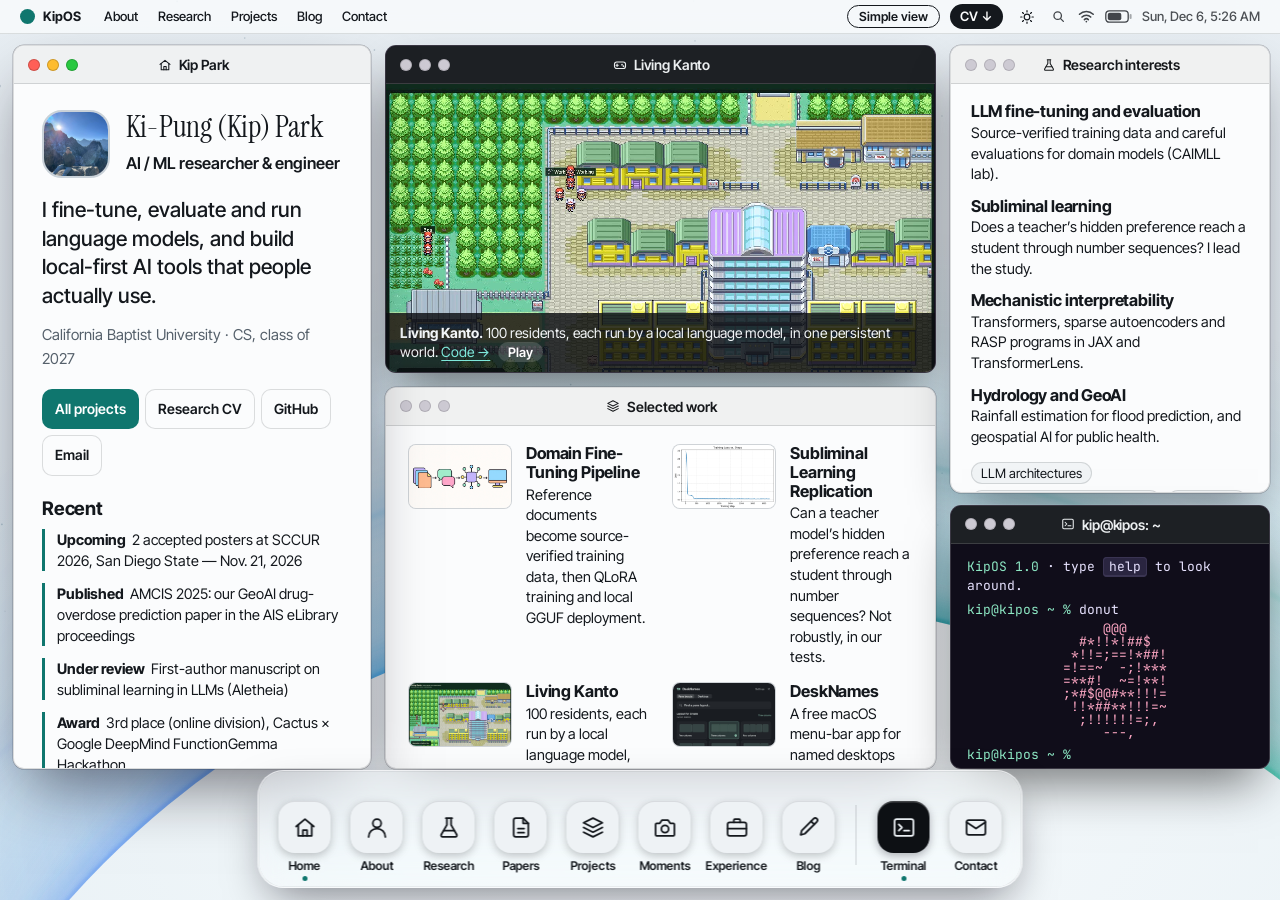
==== commit 4d65608c: "Deploy 2026-11-12" ====
--- a/index.html
+++ b/index.html
@@ -5,7 +5,18 @@
         if (localStorage.getItem('view') === 'simple') document.documentElement.classList.add('simple');
         document.documentElement.dataset.wall = localStorage.getItem('wall') || 'lens';
       } catch {}
-    </script><link rel="stylesheet" href="/_astro/Base.mJCON4Ux.css"></head><body class="home"><a class="skip" href="#main">Skip to content</a><header class="menubar"><a href="/" class="logo" aria-label="Kip Park, home"><span class="logo-orb" aria-hidden="true"></span><b>KipOS</b></a><nav aria-label="Main"><a href="/#about">About</a><a href="/#research">Research</a><a href="/#projects">Projects</a><a href="/blog">Blog</a><a href="/#contact">Contact</a></nav><div class="tray"><button class="view-toggle" type="button" data-view-toggle hidden>Simple view</button><a class="cv-link" href="/files/kip-park-cv.pdf">CV ↓</a><button class="theme" type="button" aria-label="Toggle dark mode" title="Toggle dark mode"><svg viewBox="0 0 24 24" fill="none" stroke="currentColor" stroke-width="1.8" stroke-linecap="round" aria-hidden="true"><circle cx="12" cy="12" r="4.2"></circle><path d="M12 2.5v2M12 19.5v2M2.5 12h2M19.5 12h2M5.3 5.3l1.4 1.4M17.3 17.3l1.4 1.4M5.3 18.7l1.4-1.4M17.3 6.7l1.4-1.4"></path></svg></button><button class="tray-btn" type="button" data-spotlight aria-label="Spotlight search" title="Spotlight"><svg viewBox="0 0 16 16" fill="none" stroke="currentColor" stroke-width="1.6" stroke-linecap="round" aria-hidden="true"><circle cx="7" cy="7" r="4.6"></circle><path d="M10.6 10.6 14 14"></path></svg></button><span class="tray-ic" aria-hidden="true"><svg viewBox="0 0 18 14" fill="none" stroke="currentColor" stroke-width="1.7" stroke-linecap="round"><path d="M1.6 4.6a10.6 10.6 0 0 1 14.8 0"></path><path d="M4.3 7.6a6.7 6.7 0 0 1 9.4 0"></path><path d="M6.9 10.4a3 3 0 0 1 4.2 0"></path><circle cx="9" cy="12.5" r=".9" fill="currentColor" stroke="none"></circle></svg></span><span class="tray-ic tray-batt" aria-hidden="true"><svg viewBox="0 0 27 13" fill="none" stroke="currentColor" stroke-width="1.3"><rect x=".8" y=".8" width="22.4" height="11.4" rx="3.4"></rect><path d="M25.6 4.9v3.2" stroke-width="2" stroke-linecap="round" opacity=".45"></path><rect x="2.8" y="2.8" width="13.5" height="7.4" rx="2" fill="currentColor" stroke="none"></rect></svg></span><time class="clock" aria-hidden="true"></time></div></header><main id="main"><div class="desktop" data-desktop><ul class="stickies" aria-label="Recent highlights"><li class="sticky lemon k0"><b>Upcoming</b>2 accepted posters at SCCUR 2026, San Diego State — Nov. 21, 2026</li><li class="sticky rose k1"><b>Published</b>AMCIS 2025: our GeoAI drug-overdose prediction paper in the AIS eLibrary proceedings</li><li class="sticky mint k2"><b>Under review</b>First-author manuscript on subliminal learning in LLMs (Aletheia)</li><li class="sticky sky k3"><b>Award</b>3rd place (online division), Cactus × Google DeepMind FunctionGemma Hackathon</li></ul><ul class="files" aria-label="Files"><li><a href="/files/kip-park-cv.pdf"><span class="file-ic pdf" aria-hidden="true">PDF</span><span class="file-name">CV.pdf</span></a></li><li><a href="https://github.com/kipung" rel="me"><span class="file-ic gh" aria-hidden="true">&lt;/&gt;</span><span class="file-name">GitHub</span></a></li><li><a href="https://www.linkedin.com/in/kip-park" rel="me"><span class="file-ic li" aria-hidden="true">in</span><span class="file-name">LinkedIn</span></a></li></ul><h1 class="sr-only">Ki-Pung (Kip) Park: AI / ML researcher &amp; engineer</h1><section id="home" class="win sky" aria-labelledby="home-title" data-x="1" data-y="1.5" data-w="28" data-h="97" data-open="1" data-max="2400" data-nx="1" data-nw="38" data-ny="1.5" data-nh="97" data-tile="1" tabindex="-1"><div class="titlebar"><span class="lights"><button type="button" class="light close" aria-label="Close Kip Park"></button><button type="button" class="light min" aria-label="Minimize Kip Park"></button><button type="button" class="light max" aria-label="Maximize Kip Park"></button></span><h2 id="home-title" class="win-title"><svg class="icon" viewBox="0 0 24 24" fill="none" stroke="currentColor" stroke-width="1.8" stroke-linecap="round" stroke-linejoin="round" aria-hidden="true"><path d="M3.5 11 12 4l8.5 7"/><path d="M5.5 9.5V20h13V9.5"/><path d="M10 20v-5.5h4V20"/></svg> Kip Park</h2></div><div class="win-body"><div class="home"><div class="home-id"><img class="avatar" src="/images/kip.jpg" alt="Kip sitting on a rocky mountain ridge on a clear winter day" width="750" height="1000"><div><h2 class="name">Ki-Pung (Kip) Park</h2><p class="role">AI / ML researcher &amp; engineer</p></div></div><p class="lede">I fine-tune, evaluate and run language models, and build local-first AI tools that people actually use.</p><p class="school">California Baptist University · CS, class of 2027</p><p class="now"><b>Right now:</b> building the CAIMLL lab’s fine-tuning pipeline, leading a subliminal-learning study through revision, and studying rainfall estimation for flood prediction.</p><div class="btns"><a class="b primary" href="#projects">All projects</a><a class="b" href="/files/kip-park-cv.pdf">Research CV</a><a class="b" href="https://github.com/kipung" rel="me">GitHub</a><a class="b" href="mailto:nankipung@gmail.com">Email</a></div><p class="chips" aria-label="Interests"><span class="chip">LLM architectures</span><span class="chip">Vision-language-action models</span><span class="chip">Physical AI</span></p></div></div></section><section id="kanto" class="win sky win-dark" aria-labelledby="kanto-title" data-x="30.1" data-y="1.5" data-w="43" data-h="44" data-open="1" data-max="2400" data-nx="40" data-nw="59" data-ny="66.5" data-nh="32" data-tile="1" tabindex="-1"><div class="titlebar"><span class="lights"><button type="button" class="light close" aria-label="Close Living Kanto"></button><button type="button" class="light min" aria-label="Minimize Living Kanto"></button><button type="button" class="light max" aria-label="Maximize Living Kanto"></button></span><h2 id="kanto-title" class="win-title"><svg class="icon" viewBox="0 0 24 24" fill="none" stroke="currentColor" stroke-width="1.8" stroke-linecap="round" stroke-linejoin="round" aria-hidden="true"><rect x="2.5" y="7" width="19" height="11" rx="4"/><path d="M7 10.5v4M5 12.5h4"/><circle cx="15.5" cy="11.5" r=".6"/><circle cx="18" cy="14" r=".6"/></svg> Living Kanto</h2></div><div class="win-body"><video src="/m/kanto.mp4" poster="/m/kanto-town.jpg" autoplay muted loop playsinline preload="metadata" aria-label="Living Kanto: pixel-art town where language-model residents go about their day"></video><p class="caption"><b>Living Kanto.</b> 100 residents, each run by a local language model, in one persistent world. <a href="https://github.com/kipung/living-kanto">Code →</a><button class="replay" type="button" data-replay aria-pressed="false">Pause</button></p></div></section><section id="work" class="win mint" aria-labelledby="work-title" data-x="30.1" data-y="47.3" data-w="43" data-h="51.2" data-open="1" data-max="2400" data-nx="40" data-nw="59" data-ny="1.5" data-nh="63.5" data-tile="1" tabindex="-1"><div class="titlebar"><span class="lights"><button type="button" class="light close" aria-label="Close Selected work"></button><button type="button" class="light min" aria-label="Minimize Selected work"></button><button type="button" class="light max" aria-label="Maximize Selected work"></button></span><h2 id="work-title" class="win-title"><svg class="icon" viewBox="0 0 24 24" fill="none" stroke="currentColor" stroke-width="1.8" stroke-linecap="round" stroke-linejoin="round" aria-hidden="true"></svg> Selected work</h2></div><div class="win-body"><ul class="work"><li><img src="/m/proj-domain-fine-tuning.jpg" alt="" width="640" height="400" loading="lazy"><div><h3>Domain Fine-Tuning Pipeline</h3><p>Reference documents become source-verified training data, then QLoRA training and local GGUF deployment.</p></div></li><li><img src="/m/proj-subliminal-learning.jpg" alt="" width="640" height="400" loading="lazy"><div><h3><a href="https://github.com/kipung/CSC422_Subliminal_Learning">Subliminal Learning Replication</a></h3><p>Can a teacher model’s hidden preference reach a student through number sequences? Not robustly, in our tests.</p></div></li><li><img src="/m/kanto-town.jpg" alt="" width="640" height="400" loading="lazy"><div><h3><a href="https://github.com/kipung/living-kanto">Living Kanto</a></h3><p>100 residents, each run by a local language model, living in one persistent world.</p></div></li><li><img src="/m/proj-desknames.jpg" alt="" width="640" height="400" loading="lazy"><div><h3><a href="https://github.com/Kipung/DeskNames">DeskNames</a></h3><p>A free macOS menu-bar app for named desktops and saved window layouts.</p></div></li></ul></div></section><section id="recent" class="win lemon" aria-labelledby="recent-title" data-x="74.2" data-y="1.5" data-w="24.8" data-h="50" data-open="1" data-max="2400" data-tile="1" tabindex="-1"><div class="titlebar"><span class="lights"><button type="button" class="light close" aria-label="Close Recent"></button><button type="button" class="light min" aria-label="Minimize Recent"></button><button type="button" class="light max" aria-label="Maximize Recent"></button></span><h2 id="recent-title" class="win-title"><svg class="icon" viewBox="0 0 24 24" fill="none" stroke="currentColor" stroke-width="1.8" stroke-linecap="round" stroke-linejoin="round" aria-hidden="true"></svg> Recent</h2></div><div class="win-body"><ul class="recent"><li><b>Upcoming</b>2 accepted posters at SCCUR 2026, San Diego State — Nov. 21, 2026</li><li><b>Published</b>AMCIS 2025: our GeoAI drug-overdose prediction paper in the AIS eLibrary proceedings</li><li><b>Under review</b>First-author manuscript on subliminal learning in LLMs (Aletheia)</li><li><b>Award</b>3rd place (online division), Cactus × Google DeepMind FunctionGemma Hackathon</li></ul></div></section><section id="about" class="win peach" aria-labelledby="about-title" data-x="22" data-y="4" data-w="52" data-h="88" tabindex="-1"><div class="titlebar"><span class="lights"><button type="button" class="light close" aria-label="Close About Kip"></button><button type="button" class="light min" aria-label="Minimize About Kip"></button><button type="button" class="light max" aria-label="Maximize About Kip"></button></span><h2 id="about-title" class="win-title"><svg class="icon" viewBox="0 0 24 24" fill="none" stroke="currentColor" stroke-width="1.8" stroke-linecap="round" stroke-linejoin="round" aria-hidden="true"><circle cx="12" cy="8" r="4"/><path d="M4 21a8 8 0 0 1 16 0"/></svg> About Kip</h2></div><div class="win-body"><div class="about-head"><img class="avatar" src="/images/kip.jpg" alt="Kip sitting on a rocky mountain ridge on a clear winter day" width="750" height="1000"><div><p class="hello">hello, world — I’m</p><h2 class="name">Ki-Pung (Kip) Park</h2><p class="role">AI / ML researcher &amp; engineer · California Baptist University</p></div></div><nav class="jump" aria-label="Sections"><span class="jump-label">Jump to</span><a href="#research" class="lilac"><svg class="icon" viewBox="0 0 24 24" fill="none" stroke="currentColor" stroke-width="1.8" stroke-linecap="round" stroke-linejoin="round" aria-hidden="true"><path d="M9 3h6M10 3v6.5L4.5 19a1.5 1.5 0 0 0 1.3 2h12.4a1.5 1.5 0 0 0 1.3-2L14 9.5V3"/><path d="M7 15h10"/></svg> Research</a><a href="#publications" class="lemon"><svg class="icon" viewBox="0 0 24 24" fill="none" stroke="currentColor" stroke-width="1.8" stroke-linecap="round" stroke-linejoin="round" aria-hidden="true"><path d="M14 3H7a2 2 0 0 0-2 2v14a2 2 0 0 0 2 2h10a2 2 0 0 0 2-2V8z"/><path d="M14 3v5h5M9 13h6M9 17h6"/></svg> Papers</a><a href="#projects" class="mint"><svg class="icon" viewBox="0 0 24 24" fill="none" stroke="currentColor" stroke-width="1.8" stroke-linecap="round" stroke-linejoin="round" aria-hidden="true"><path d="M12 3 3 7.5l9 4.5 9-4.5z"/><path d="m3 12 9 4.5 9-4.5M3 16.5 12 21l9-4.5"/></svg> Projects</a><a href="#moments" class="rose"><svg class="icon" viewBox="0 0 24 24" fill="none" stroke="currentColor" stroke-width="1.8" stroke-linecap="round" stroke-linejoin="round" aria-hidden="true"><path d="M4 8h3l2-3h6l2 3h3a1 1 0 0 1 1 1v10a1 1 0 0 1-1 1H4a1 1 0 0 1-1-1V9a1 1 0 0 1 1-1z"/><circle cx="12" cy="13.5" r="3.5"/></svg> Moments</a><a href="#experience" class="lemon"><svg class="icon" viewBox="0 0 24 24" fill="none" stroke="currentColor" stroke-width="1.8" stroke-linecap="round" stroke-linejoin="round" aria-hidden="true"><rect x="3" y="7" width="18" height="13" rx="2"/><path d="M9 7V5a1 1 0 0 1 1-1h4a1 1 0 0 1 1 1v2M3 13h18"/></svg> Experience</a><a href="#writing" class="peach"><svg class="icon" viewBox="0 0 24 24" fill="none" stroke="currentColor" stroke-width="1.8" stroke-linecap="round" stroke-linejoin="round" aria-hidden="true"><path d="M16.5 3.5a2.1 2.1 0 0 1 3 3L8 18l-4 1 1-4z"/><path d="M14 6l3 3"/></svg> Blog</a><a href="#contact" class="lilac"><svg class="icon" viewBox="0 0 24 24" fill="none" stroke="currentColor" stroke-width="1.8" stroke-linecap="round" stroke-linejoin="round" aria-hidden="true"><rect x="3" y="5" width="18" height="14" rx="2"/><path d="m3 7 9 6 9-6"/></svg> Contact</a></nav><p class="lede">I’m a Computer Science student at California Baptist University (ML &amp; AI concentration, class of 2027). I work on LLM fine-tuning and evaluation, lead research on subliminal learning, and build AI tools for students and advisors.</p><div class="btns"><a class="b primary" href="/files/kip-park-cv.pdf">Research CV</a><a class="b" href="mailto:nankipung@gmail.com">Email</a><a class="b" href="https://github.com/kipung" rel="me">GitHub</a><a class="b" href="https://www.linkedin.com/in/kip-park" rel="me">LinkedIn</a></div><p>I build and evaluate language models: fine-tuning pipelines, careful evaluations, and local-first AI tools that people actually use.</p><dl class="facts"><div><dt>Studying</dt><dd>B.S. Computer Science — Machine Learning &amp; AI concentration<br><span class="muted">Minor in Christian Studies · Alpha Chi Honor Society</span></dd></div><div><dt>Graduating</dt><dd>Expected Apr. 2027 · GPA 3.94</dd></div><div><dt>Interests</dt><dd class="chips"><span class="chip">LLM architectures</span><span class="chip">Vision-language-action models</span><span class="chip">Physical AI</span></dd></div></dl><h3 class="sub">A bit more about me</h3><p>I’m majoring in Computer Science with a concentration in Machine Learning &amp; AI, and minoring in Christian Studies. I’m drawn to the place where technology, learning, and creativity meet, and I like sharing what I learn along the way.</p><p>As president of CBU’s ACM chapter (2024–2026) I started the Software Engineering Team, where 20+ students built projects like our chapter website. I also tutor software engineering, solve ICPC problems, and enjoy building visual simulations.</p><p>When I’m not doing anything “nerdy,” you’ll find me playing basketball with friends, sharing a meal, or hunting for a good series to watch.</p></div></section><section id="terminal" class="win ink win-dark" aria-labelledby="terminal-title" data-x="74.2" data-y="53.3" data-w="24.8" data-h="45.2" data-open="1" data-max="2400" data-tile="1" tabindex="-1"><div class="titlebar"><span class="lights"><button type="button" class="light close" aria-label="Close kip@kipos: ~"></button><button type="button" class="light min" aria-label="Minimize kip@kipos: ~"></button><button type="button" class="light max" aria-label="Maximize kip@kipos: ~"></button></span><h2 id="terminal-title" class="win-title"><svg class="icon" viewBox="0 0 24 24" fill="none" stroke="currentColor" stroke-width="1.8" stroke-linecap="round" stroke-linejoin="round" aria-hidden="true"><rect x="3" y="4" width="18" height="16" rx="2"/><path d="m7 9 3 3-3 3M12 15h5"/></svg> kip@kipos: ~</h2></div><div class="win-body"><div class="term" data-term><div class="term-out" aria-live="polite"><p><span class="ok">KipOS 1.0</span> · type <kbd>help</kbd> to look around.</p><noscript><p>The terminal needs JavaScript. Everything else on this page works without it.</p></noscript></div><form class="term-in" data-term-form><label for="term-cmd"><span class="prompt">kip@kipos ~ %</span></label><input id="term-cmd" autocomplete="off" autocapitalize="off" spellcheck="false" aria-label="Terminal command"></form></div><script type="application/json" id="term-data">{"name":"Ki-Pung (Kip) Park","role":"AI / ML researcher & engineer","school":"California Baptist University","degree":"B.S. Computer Science — Machine Learning & AI concentration","grad":"Expected Apr. 2027","gpa":"3.94","interests":["LLM architectures","Vision-language-action models","Physical AI"],"email":"nankipung@gmail.com","links":{"github":"https://github.com/kipung","linkedin":"https://www.linkedin.com/in/kip-park","cv":"/files/kip-park-cv.pdf"},"projects":[{"title":"Domain Fine-Tuning Pipeline","tags":["QLoRA","Unsloth","GGUF","vLLM"]},{"title":"Subliminal Learning Replication","tags":["Llama 3.2","LoRA","Evaluation"],"repo":"https://github.com/kipung/CSC422_Subliminal_Learning"},{"title":"Living Kanto","tags":["Local LLMs","Agents","Simulation"],"repo":"https://github.com/kipung/living-kanto"},{"title":"DeskNames","tags":["Swift","macOS","Open source"],"repo":"https://github.com/Kipung/DeskNames"},{"title":"GeoAI: Drug Overdose Risk Mapping","tags":["Kepler.gl","GIS","Deep Learning"]},{"title":"Terminal Browser Split","tags":["Ghostty","tmux","Coding agents"],"repo":"https://github.com/kipung/terminal-browser"},{"title":"BAY-min Robot Tutor","tags":["Reachy Mini","Gemini Live","OpenCV"],"repo":"https://github.com/kipung/BAY-min_personal_tutor"},{"title":"AI Degree Planning Companion","tags":["LangChain","Neo4j","FastAPI","Ollama"],"repo":"https://github.com/kipung/degree_planning_guide"},{"title":"Rainfall Transfer Between Gauges","tags":["Python","Time Series","Validation"]},{"title":"Local Voice Assistant","tags":["Vosk","Ollama","Python"]},{"title":"Gravitational Lensing Simulations","tags":["Python","Simulation","Visualization"]},{"title":"CampusMate","tags":["Flutter","Firebase","Mobile"],"repo":"https://github.com/kipung/campusmate"},{"title":"GeGLU vs ReLU on MNIST","tags":["PyTorch","Statistics"],"repo":"https://github.com/kipung/ffn_relu_vs_geglu_mnist"},{"title":"CBU ACM Website","tags":["HTML/CSS","Scrum","Teamwork"],"repo":"https://github.com/kipung/SET_PROJECT_3"}],"papers":[{"status":"Published","title":"A DSR Approach for Geospatial AI: Prediction of Drug Overdoses."},{"status":"Under review","title":"Replicating Subliminal Learning in LLMs via Distillation and LoRA Fine-Tuning."}],"skills":[{"group":"Languages","items":["Python","Java","C++","JavaScript"]},{"group":"ML frameworks","items":["PyTorch","JAX / Haiku","TransformerLens","Unsloth","LangChain"]},{"group":"Methods","items":["LoRA / QLoRA","Sparse autoencoders","Model evaluation","Synthetic data"]},{"group":"Inference & systems","items":["Ollama","vLLM","GGUF","FastAPI","Neo4j","PostgreSQL","Docker"]}],"apps":["home","about","research","publications","projects","moments","experience","writing","terminal","contact"]}</script></div></section><section id="research" class="win lilac" aria-labelledby="research-title" data-x="26" data-y="3" data-w="48" data-h="88" tabindex="-1"><div class="titlebar"><span class="lights"><button type="button" class="light close" aria-label="Close Research"></button><button type="button" class="light min" aria-label="Minimize Research"></button><button type="button" class="light max" aria-label="Maximize Research"></button></span><h2 id="research-title" class="win-title"><svg class="icon" viewBox="0 0 24 24" fill="none" stroke="currentColor" stroke-width="1.8" stroke-linecap="round" stroke-linejoin="round" aria-hidden="true"><path d="M9 3h6M10 3v6.5L4.5 19a1.5 1.5 0 0 0 1.3 2h12.4a1.5 1.5 0 0 0 1.3-2L14 9.5V3"/><path d="M7 15h10"/></svg> Research</h2></div><div class="win-body"><ol class="rlist"><li class="peach"><p class="when">Feb. 2026 – Present</p><h3>LLM Fine-Tuning and Evaluation</h3><p class="org">CBU AI &amp; Machine Learning Lab (CAIMLL) · Riverside, CA</p><ul><li>Built the backbone of the lab’s fine-tuning pipeline: complex reference documents become source-verified training data, with checks for evidence coverage, answer quality, and reproducibility.</li><li>Designed training examples that separate fully answerable, partially answerable, and unsupported questions, so models learn to admit knowledge gaps while answering what they can.</li><li>Developed distributed adapter and full-parameter fine-tuning workflows, and audited synthetic data for wording and topic shortcuts.</li></ul></li><li class="lilac"><p class="when">Aug. 2025 – Present</p><h3>Subliminal Learning in LLMs — Study Lead</h3><p class="org">California Baptist University · Riverside, CA</p><ul><li>Led a controlled study comparing LoRA-induced and system-prompt-induced teacher preferences, fine-tuning Llama 3.2 3B students on filtered numerical sequences.</li><li>Neither pipeline produced robust preference transfer under the tested conditions; leading the manuscript through revision.</li></ul></li><li class="mint"><p class="when">Jan. 2026 – Present</p><h3>Hydrology — Statistical Rainfall Estimation</h3><p class="org">Research collaboration with Dr. Benjamin Sanders</p><ul><li>Modeled hourly rainfall transfer from CSUSB to Panorama Point using 1996–2024 gauge records; event-calibrated lagged OLS reached R² = 0.58 on held-out observed event hours (≥ 0.04 in/hr).</li></ul></li><li class="lemon"><p class="when">Jul. – Oct. 2025</p><h3>AI Researcher — Mechanistic Interpretability</h3><p class="org">Algoverse AI Research Program · Remote</p><ul><li>Implemented JAX/Haiku transformers for RASP-style algorithmic tasks and sparse-autoencoder pipelines to analyze attention and MLP representations.</li></ul><a class="more" href="https://github.com/kipung/tracr_to_transformer_lens_generalize">Code on GitHub →</a></li><li class="sky"><p class="when">Mar. 2024 – Sept. 2025</p><h3>Student Researcher — GeoAI for Public Health</h3><p class="org">California Baptist University · Riverside, CA</p><ul><li>Trained a deep neural network to predict geographic areas of suspected drug-overdose risk, and built the GIS visualizations in Kepler.gl that turned its output into insights; coauthored the AMCIS 2025 paper.</li></ul></li><li class="rose"><p class="when">May 2024 – Aug. 2025</p><h3>Undergraduate Research Assistant — Computational Physics</h3><p class="org">California Baptist University · Adviser: Dr. Hyung Choi · Riverside, CA</p><ul><li>Built modular, object-oriented simulations of gravitational lensing and interactive visualizations of multi-body lensing behavior.</li></ul></li></ol></div></section><section id="publications" class="win lemon" aria-labelledby="publications-title" data-x="28" data-y="4" data-w="46" data-h="84" tabindex="-1"><div class="titlebar"><span class="lights"><button type="button" class="light close" aria-label="Close Papers &amp; talks"></button><button type="button" class="light min" aria-label="Minimize Papers &amp; talks"></button><button type="button" class="light max" aria-label="Maximize Papers &amp; talks"></button></span><h2 id="publications-title" class="win-title"><svg class="icon" viewBox="0 0 24 24" fill="none" stroke="currentColor" stroke-width="1.8" stroke-linecap="round" stroke-linejoin="round" aria-hidden="true"><path d="M14 3H7a2 2 0 0 0-2 2v14a2 2 0 0 0 2 2h10a2 2 0 0 0 2-2V8z"/><path d="M14 3v5h5M9 13h6M9 17h6"/></svg> Papers &amp; talks</h2></div><div class="win-body"><h3 class="sub">Papers</h3><ul class="pubs"><li><span class="stamp mint">Published</span><p class="pub-title"><a href="https://aisel.aisnet.org/amcis2025/intelfuture/intelfuture/27/">A DSR Approach for Geospatial AI: Prediction of Drug Overdoses.</a></p><p class="muted">Corso, A., Asariah, J. S., <b>Park, K.</b>, Corso, N. A., and Lee, E. (2025). Americas Conference on Information Systems (AMCIS), Montréal.</p></li><li><span class="stamp lemon">Under review</span><p class="pub-title">Replicating Subliminal Learning in LLMs via Distillation and LoRA Fine-Tuning.</p><p class="muted"><b>Park, K.</b>, Bergquist, G., Lee, P., and Sanders, B. Aletheia — The Alpha Chi Journal of Undergraduate Scholarship.</p></li></ul><h3 class="sub">Presentations</h3><ul class="talks"><li><p class="talk-head"><span class="chip">Nov. 2026</span> SCCUR 2026 · San Diego State University</p><ul><li>Towards Modeling Runoff and Flood Prediction over Unreliable Precipitation Gauges and Assessment of Potential Gauge Error (first author)</li><li>Separate or Unified Fine-Tuning? A Systematic Comparison of Training Strategies for Multi-Document Domain Applications (second author)</li></ul></li><li><p class="talk-head"><span class="chip">Jan. 2026</span> KSEA SWRC · CSU Fullerton</p><ul><li>Subliminal Learning in Large Language Models</li><li>A Design Science Research Approach for Geospatial AI: Predicting Drug Overdose Risk Using Social Media</li></ul></li><li><p class="talk-head"><span class="chip">Aug. 2025</span> AMCIS 2025 · Montréal, Canada</p><ul><li>A DSR Approach for Geospatial AI: Prediction of Drug Overdoses (paper presentation)</li></ul></li></ul></div></section><section id="projects" class="win mint" aria-labelledby="projects-title" data-x="21" data-y="3" data-w="58" data-h="90" tabindex="-1"><div class="titlebar"><span class="lights"><button type="button" class="light close" aria-label="Close Projects"></button><button type="button" class="light min" aria-label="Minimize Projects"></button><button type="button" class="light max" aria-label="Maximize Projects"></button></span><h2 id="projects-title" class="win-title"><svg class="icon" viewBox="0 0 24 24" fill="none" stroke="currentColor" stroke-width="1.8" stroke-linecap="round" stroke-linejoin="round" aria-hidden="true"><path d="M12 3 3 7.5l9 4.5 9-4.5z"/><path d="m3 12 9 4.5 9-4.5M3 16.5 12 21l9-4.5"/></svg> Projects</h2></div><div class="win-body"><div class="finder"><article class="proj peach"><div class="thumb"><img src="/m/proj-domain-fine-tuning.jpg" alt="Conceptual illustration of source documents moving through question-and-answer examples, model fine-tuning, and desktop deployment." width="640" height="400" loading="lazy"></div><h3>Domain Fine-Tuning Pipeline</h3><p>The CAIMLL lab’s end-to-end workflow for 3B-parameter models: reference documents become source-verified training data, then QLoRA training, structured evaluation and local GGUF deployment.</p><p class="chips"><span class="chip">QLoRA</span><span class="chip">Unsloth</span><span class="chip">GGUF</span><span class="chip">vLLM</span></p></article><article class="proj lilac"><div class="thumb"><img src="/m/proj-subliminal-learning.jpg" alt="Training loss versus training steps from the subliminal-learning student model, falling rapidly and then leveling off." width="640" height="400" loading="lazy"></div><h3>Subliminal Learning Replication</h3><p>Can a teacher model’s hidden preference reach a student through filtered number sequences? LoRA and system-prompt teachers on Llama 3.2 3B. No robust transfer under the tested conditions.</p><p class="chips"><span class="chip">Llama 3.2</span><span class="chip">LoRA</span><span class="chip">Evaluation</span></p><p class="links"><a class="more" href="https://github.com/kipung/CSC422_Subliminal_Learning">Code on GitHub →</a></p></article><article class="proj mint"><div class="thumb"><video src="/m/kanto.mp4" poster="/m/kanto-town.jpg" width="640" height="400" muted loop autoplay playsinline preload="metadata" aria-label="Top-down pixel-art town where simulated residents walk between buildings"></video></div><h3>Living Kanto</h3><p>A persistent world where 100 residents, each run by a local language model, travel, work, talk and pursue their own ambitions.</p><p class="note">Replay of recorded simulation activity. Pokémon graphics belong to their owners.</p><p class="chips"><span class="chip">Local LLMs</span><span class="chip">Agents</span><span class="chip">Simulation</span></p><p class="links"><a class="more" href="https://github.com/kipung/living-kanto">Code on GitHub →</a></p></article><article class="proj lemon"><div class="thumb"><img src="/m/proj-desknames.jpg" alt="DeskNames screenshot" width="640" height="400" loading="lazy"></div><h3>DeskNames</h3><p>A free, open-source macOS menu-bar app. Name your desktops, snap windows into pane layouts, and restore a saved arrangement in one step.</p><p class="chips"><span class="chip">Swift</span><span class="chip">macOS</span><span class="chip">Open source</span></p><p class="links"><a class="more" href="https://github.com/Kipung/DeskNames/releases/latest">Download for Mac →</a><a class="more" href="https://github.com/Kipung/DeskNames">Code on GitHub →</a></p></article><article class="proj sky"><div class="thumb"><img src="/m/geoai-kepler.jpg" alt="Kepler.gl map of the United States with thousands of geolocated social-media posts as colored dots; four treatment-region states shaded in purple." width="640" height="400" loading="lazy"></div><h3>GeoAI: Drug Overdose Risk Mapping</h3><p>A deep model predicts areas of suspected drug-overdose risk from geolocated posts, and Kepler.gl maps turn its output into regional insight. Coauthored the AMCIS 2025 paper.</p><p class="note">Fig. 1 from the KSEA SWRC research poster.</p><p class="chips"><span class="chip">Kepler.gl</span><span class="chip">GIS</span><span class="chip">Deep Learning</span></p><p class="links"><a class="more" href="https://aisel.aisnet.org/amcis2025/intelfuture/intelfuture/27/">Read the paper →</a></p></article><article class="proj rose"><div class="thumb"><img src="/m/proj-terminal-browser.jpg" alt="Terminal Browser Split screenshot" width="640" height="400" loading="lazy"></div><h3>Terminal Browser Split</h3><p>A live, clickable browser preview in a native terminal split beside your coding agents, opened by you with a hotkey or by an agent with one command.</p><p class="chips"><span class="chip">Ghostty</span><span class="chip">tmux</span><span class="chip">Coding agents</span></p><p class="links"><a class="more" href="https://github.com/kipung/terminal-browser">Code on GitHub →</a></p></article><article class="proj peach"><div class="thumb"><img src="/m/proj-baymin.jpg" alt="BAY-min Robot Tutor screenshot" width="640" height="400" loading="lazy"></div><h3>BAY-min Robot Tutor</h3><p>A robot math tutor on Reachy Mini that talks through Gemini Live, checks the student’s work with its camera, and nods along. Built with Joshua Parsio.</p><p class="chips"><span class="chip">Reachy Mini</span><span class="chip">Gemini Live</span><span class="chip">OpenCV</span></p><p class="links"><a class="more" href="https://github.com/kipung/BAY-min_personal_tutor">Code on GitHub →</a></p></article><article class="proj lilac"><div class="thumb"><img src="/images/SCR-20250731-tovg.jpg" alt="AI Degree Planning Companion screenshot" width="640" height="400" loading="lazy"></div><h3>AI Degree Planning Companion</h3><p>An LLM agent that helps CBU students plan courses, supported by the Office of Student Success. Local Mistral, a Neo4j prerequisite graph and a React chat UI.</p><p class="chips"><span class="chip">LangChain</span><span class="chip">Neo4j</span><span class="chip">FastAPI</span><span class="chip">Ollama</span></p><p class="links"><a class="more" href="/blog/ai-degree-planning-companion-part-1">Read the write-up →</a><a class="more" href="https://github.com/kipung/degree_planning_guide">Code on GitHub →</a></p></article><article class="proj mint"><div class="thumb"><img src="/m/hydro-storm-timeline.jpg" alt="Rainfall Transfer Between Gauges screenshot" width="640" height="400" loading="lazy"></div><h3>Rainfall Transfer Between Gauges</h3><p>Hourly rainfall from one gauge estimated from another across 28 years of records. Held-out event hours reach R² = 0.58.</p><p class="chips"><span class="chip">Python</span><span class="chip">Time Series</span><span class="chip">Validation</span></p></article><article class="proj lemon"><div class="thumb"><img src="/images/Voice_LLM_Pipeline.jpg" alt="Local Voice Assistant screenshot" width="640" height="400" loading="lazy"></div><h3>Local Voice Assistant</h3><p>A hands-free assistant that runs fully offline: speech in, a local Llama 3.2 model, and speech out. Nothing leaves the machine.</p><p class="chips"><span class="chip">Vosk</span><span class="chip">Ollama</span><span class="chip">Python</span></p><p class="links"><a class="more" href="/blog/giving-my-llm-a-voice">Read the write-up →</a></p></article><article class="proj sky"><div class="thumb"><video src="/m/proj-gravitational-lensing.mp4" poster="/m/proj-gravitational-lensing.jpg" width="640" height="400" muted loop autoplay playsinline preload="metadata" aria-label="Recorded run of the ray-tracing simulation: yellow light rays fan out from eight points, and bend as they reach lattice rows of red gravity and cyan anti-gravity circles."></video></div><h3>Gravitational Lensing Simulations</h3><p>Object-oriented simulations and interactive visualizations of multi-body gravitational lensing, built for computational physics research.</p><p class="note">Looping clip from a recorded run of the 2D ray-tracing model: light rays bending as they meet interleaved gravity / anti-gravity rows. Exploratory model, not a physics validation.</p><p class="chips"><span class="chip">Python</span><span class="chip">Simulation</span><span class="chip">Visualization</span></p></article><article class="proj rose"><div class="thumb"><img src="/m/proj-campusmate.jpg" alt="Conceptual illustration of three students' hands holding phones around shared study books, connected by a circular line." width="640" height="400" loading="lazy"></div><h3>CampusMate</h3><p>A mobile app for college students: study groups, real-time messaging, file sharing and a group calendar. Started as a CSC322 class project.</p><p class="chips"><span class="chip">Flutter</span><span class="chip">Firebase</span><span class="chip">Mobile</span></p><p class="links"><a class="more" href="https://github.com/kipung/campusmate">Code on GitHub →</a></p></article><article class="proj peach"><div class="thumb"><img src="/m/proj-geglu.jpg" alt="GeGLU vs ReLU on MNIST screenshot" width="640" height="400" loading="lazy"></div><h3>GeGLU vs ReLU on MNIST</h3><p>Feed-forward activations compared across hidden widths, with bootstrap confidence intervals, in PyTorch Lightning.</p><p class="chips"><span class="chip">PyTorch</span><span class="chip">Statistics</span></p><p class="links"><a class="more" href="https://github.com/kipung/ffn_relu_vs_geglu_mnist">Code on GitHub →</a></p></article><article class="proj lilac"><div class="thumb"><img src="/m/proj-acm-site.jpg" alt="CBU ACM Website screenshot" width="640" height="400" loading="lazy"></div><h3>CBU ACM Website</h3><p>The chapter website, built by the Software Engineering Team I founded, run like a real team project with Scrum and GitHub flow.</p><p class="chips"><span class="chip">HTML/CSS</span><span class="chip">Scrum</span><span class="chip">Teamwork</span></p><p class="links"><a class="more" href="https://github.com/kipung/SET_PROJECT_3">Code on GitHub →</a></p></article></div></div></section><section id="moments" class="win rose" aria-labelledby="moments-title" data-x="29" data-y="4" data-w="50" data-h="86" tabindex="-1"><div class="titlebar"><span class="lights"><button type="button" class="light close" aria-label="Close Moments"></button><button type="button" class="light min" aria-label="Minimize Moments"></button><button type="button" class="light max" aria-label="Maximize Moments"></button></span><h2 id="moments-title" class="win-title"><svg class="icon" viewBox="0 0 24 24" fill="none" stroke="currentColor" stroke-width="1.8" stroke-linecap="round" stroke-linejoin="round" aria-hidden="true"><path d="M4 8h3l2-3h6l2 3h3a1 1 0 0 1 1 1v10a1 1 0 0 1-1 1H4a1 1 0 0 1-1-1V9a1 1 0 0 1 1-1z"/><circle cx="12" cy="13.5" r="3.5"/></svg> Moments</h2></div><div class="win-body"><ul class="photos"><li><figure><img src="/m/amcis.jpg" alt="Kip standing with a colleague in front of the AMCIS 2025 Montréal backdrop" width="800" height="1068" loading="lazy"><figcaption><span class="chip">Aug. 2025</span> AMCIS 2025 in Montréal, presenting our GeoAI paper</figcaption></figure></li><li><figure><img src="/m/ksea.jpg" alt="Kip in a suit standing beside his research poster" width="709" height="1536" loading="lazy"><figcaption><span class="chip">Jan. 2026</span> Two research posters at KSEA SWRC, CSU Fullerton</figcaption></figure></li><li><figure><img src="/m/hackathon.jpg" alt="Cactus × Google DeepMind hackathon title card with a green wireframe hand reaching toward a human hand" width="640" height="632" loading="lazy"><figcaption><span class="chip">Feb. 2026</span> 3rd place (online division), Cactus × Google DeepMind FunctionGemma Hackathon</figcaption></figure></li><li><figure><img src="/m/so101.jpg" alt="SO-101 robot arm on a desk next to a monitor showing its simulation" width="640" height="360" loading="lazy"><figcaption><span class="chip">2026</span> Physical AI capstone: SO-101 arm assembly and teleoperation setup</figcaption></figure></li><li><figure><img src="/m/jetson.jpg" alt="NVIDIA Jetson Orin Nano developer board on a desk" width="800" height="1068" loading="lazy"><figcaption><span class="chip">Winter break</span> A fully local AI assistant on an NVIDIA Jetson Orin Nano Super</figcaption></figure></li><li><figure><img src="/m/reachy.jpg" alt="Partly assembled Reachy Mini robot on a table" width="480" height="640" loading="lazy"><figcaption><span class="chip">2026</span> Assembled Reachy Mini and ran its demos for visiting students</figcaption></figure></li><li><figure><img src="/m/icpc.jpg" alt="Kip and teammates outside the ICPC contest venue" width="1280" height="960" loading="lazy"><figcaption><span class="chip">Nov. 2024</span> SoCal Regional ICPC with the CBU team</figcaption></figure></li></ul></div></section><section id="experience" class="win lemon" aria-labelledby="experience-title" data-x="30" data-y="3" data-w="48" data-h="88" tabindex="-1"><div class="titlebar"><span class="lights"><button type="button" class="light close" aria-label="Close Experience &amp; leadership"></button><button type="button" class="light min" aria-label="Minimize Experience &amp; leadership"></button><button type="button" class="light max" aria-label="Maximize Experience &amp; leadership"></button></span><h2 id="experience-title" class="win-title"><svg class="icon" viewBox="0 0 24 24" fill="none" stroke="currentColor" stroke-width="1.8" stroke-linecap="round" stroke-linejoin="round" aria-hidden="true"><rect x="3" y="7" width="18" height="13" rx="2"/><path d="M9 7V5a1 1 0 0 1 1-1h4a1 1 0 0 1 1 1v2M3 13h18"/></svg> Experience &amp; leadership</h2></div><div class="win-body"><ol class="xlist"><li><p class="when">Jun. – Sept. 2026</p><h3>AI Evaluation &amp; Optimization Intern</h3><p class="org">Portfolio Elevation, LLC · Redlands, CA</p><ul><li>Built a three-part evaluation program: black-box response benchmarks, blind human photo review, and controlled vision-pipeline experiments.</li><li>Used checked answer keys and repeated runs to catch incomplete responses, negation errors, truncation, and image-orientation failures.</li></ul></li><li><p class="when">Jan. 2025 – Present</p><h3>AI Engineering Intern</h3><p class="org">CBU Office of Student Success / Career Center · Riverside, CA</p><ul><li>Developed an LLM email-drafting system piloted with 3–4 advisors, and a Whisper transcription prototype with projected savings of $6K+ per year.</li><li>Built a Neo4j/LangChain academic-planning prototype and authenticated mock-interview scheduling apps (Power Apps, Power Automate, SharePoint).</li></ul></li><li><p class="when">Mar. 2024 – Apr. 2026</p><h3>President, CBU ACM</h3><p class="muted">Founded the Software Engineering Team and mentored 20+ student developers using Scrum and GitHub.</p></li><li><p class="when">Aug. 2024 – Present</p><h3>Software Engineering Tutor, CBU</h3><p class="muted">Support ~90 students in Java, data structures, debugging, and object-oriented design.</p></li><li><p class="when">CBU nominee</p><h3>Alpha Chi Gaston/Nolle Scholarship</h3><p class="muted">Selected by CBU for national scholarship consideration.</p></li></ol><h3 class="sub">Toolbox</h3><div class="skills"><div class="mint"><p class="when">Languages</p><p class="chips"><span class="chip">Python</span><span class="chip">Java</span><span class="chip">C++</span><span class="chip">JavaScript</span></p></div><div class="lemon"><p class="when">ML frameworks</p><p class="chips"><span class="chip">PyTorch</span><span class="chip">JAX / Haiku</span><span class="chip">TransformerLens</span><span class="chip">Unsloth</span><span class="chip">LangChain</span></p></div><div class="sky"><p class="when">Methods</p><p class="chips"><span class="chip">LoRA / QLoRA</span><span class="chip">Sparse autoencoders</span><span class="chip">Model evaluation</span><span class="chip">Synthetic data</span></p></div><div class="rose"><p class="when">Inference &amp; systems</p><p class="chips"><span class="chip">Ollama</span><span class="chip">vLLM</span><span class="chip">GGUF</span><span class="chip">FastAPI</span><span class="chip">Neo4j</span><span class="chip">PostgreSQL</span><span class="chip">Docker</span></p></div></div></div></section><section id="writing" class="win peach" aria-labelledby="writing-title" data-x="33" data-y="8" data-w="40" data-h="70" tabindex="-1"><div class="titlebar"><span class="lights"><button type="button" class="light close" aria-label="Close Blog"></button><button type="button" class="light min" aria-label="Minimize Blog"></button><button type="button" class="light max" aria-label="Maximize Blog"></button></span><h2 id="writing-title" class="win-title"><svg class="icon" viewBox="0 0 24 24" fill="none" stroke="currentColor" stroke-width="1.8" stroke-linecap="round" stroke-linejoin="round" aria-hidden="true"><path d="M16.5 3.5a2.1 2.1 0 0 1 3 3L8 18l-4 1 1-4z"/><path d="M14 6l3 3"/></svg> Blog</h2></div><div class="win-body"><div class="posts"><a class="post-card" href="/blog/ai-degree-planning-companion-part-1"><div class="body"><time datetime="2025-08-01T00:00:00.000Z" class="eyebrow">Aug 1, 2025</time><h3 class="post-title">The AI Degree Planning Companion: Part 1</h3><p>From idea to architecture: laying the foundation for an LLM-powered degree planning agent at CBU.</p><p class="tags"><span class="tag">LLMs</span><span class="tag">Agents</span><span class="tag">Education</span></p></div></a><a class="post-card" href="/blog/giving-my-llm-a-voice"><div class="body"><time datetime="2025-02-26T00:00:00.000Z" class="eyebrow">Feb 26, 2025</time><h3 class="post-title">Giving My LLM a Voice — Building a Voice-Controlled AI Assistant</h3><p>Building a fully local, hands-free voice assistant with Vosk, Ollama, and pyttsx3.</p><p class="tags"><span class="tag">LLMs</span><span class="tag">Voice</span><span class="tag">Local AI</span></p></div></a></div><p><a class="more" href="/blog">All posts →</a></p></div></section><section id="contact" class="win lilac" aria-labelledby="contact-title" data-x="32" data-y="14" data-w="36" data-h="54" tabindex="-1"><div class="titlebar"><span class="lights"><button type="button" class="light close" aria-label="Close Contact"></button><button type="button" class="light min" aria-label="Minimize Contact"></button><button type="button" class="light max" aria-label="Maximize Contact"></button></span><h2 id="contact-title" class="win-title"><svg class="icon" viewBox="0 0 24 24" fill="none" stroke="currentColor" stroke-width="1.8" stroke-linecap="round" stroke-linejoin="round" aria-hidden="true"><rect x="3" y="5" width="18" height="14" rx="2"/><path d="m3 7 9 6 9-6"/></svg> Contact</h2></div><div class="win-body"><p class="big-talk">Let’s talk.</p><p>Questions about a project, research collaborations, or opportunities: send me a message. I’ll do my best to get back to you soon.</p><div class="btns"><a class="b primary" href="mailto:nankipung@gmail.com">nankipung@gmail.com</a><a class="b" href="https://www.linkedin.com/in/kip-park" rel="me">LinkedIn</a></div></div></section></div><nav class="dock" aria-label="Apps"><a href="#home" class="dock-app sky" data-app="home"><span class="dock-ic"><svg class="icon" viewBox="0 0 24 24" fill="none" stroke="currentColor" stroke-width="1.8" stroke-linecap="round" stroke-linejoin="round" aria-hidden="true"><path d="M3.5 11 12 4l8.5 7"/><path d="M5.5 9.5V20h13V9.5"/><path d="M10 20v-5.5h4V20"/></svg></span><span class="dock-label">Home</span></a><a href="#about" class="dock-app peach" data-app="about"><span class="dock-ic"><svg class="icon" viewBox="0 0 24 24" fill="none" stroke="currentColor" stroke-width="1.8" stroke-linecap="round" stroke-linejoin="round" aria-hidden="true"><circle cx="12" cy="8" r="4"/><path d="M4 21a8 8 0 0 1 16 0"/></svg></span><span class="dock-label">About</span></a><a href="#research" class="dock-app lilac" data-app="research"><span class="dock-ic"><svg class="icon" viewBox="0 0 24 24" fill="none" stroke="currentColor" stroke-width="1.8" stroke-linecap="round" stroke-linejoin="round" aria-hidden="true"><path d="M9 3h6M10 3v6.5L4.5 19a1.5 1.5 0 0 0 1.3 2h12.4a1.5 1.5 0 0 0 1.3-2L14 9.5V3"/><path d="M7 15h10"/></svg></span><span class="dock-label">Research</span></a><a href="#publications" class="dock-app lemon" data-app="publications"><span class="dock-ic"><svg class="icon" viewBox="0 0 24 24" fill="none" stroke="currentColor" stroke-width="1.8" stroke-linecap="round" stroke-linejoin="round" aria-hidden="true"><path d="M14 3H7a2 2 0 0 0-2 2v14a2 2 0 0 0 2 2h10a2 2 0 0 0 2-2V8z"/><path d="M14 3v5h5M9 13h6M9 17h6"/></svg></span><span class="dock-label">Papers</span></a><a href="#projects" class="dock-app mint" data-app="projects"><span class="dock-ic"><svg class="icon" viewBox="0 0 24 24" fill="none" stroke="currentColor" stroke-width="1.8" stroke-linecap="round" stroke-linejoin="round" aria-hidden="true"><path d="M12 3 3 7.5l9 4.5 9-4.5z"/><path d="m3 12 9 4.5 9-4.5M3 16.5 12 21l9-4.5"/></svg></span><span class="dock-label">Projects</span></a><a href="#moments" class="dock-app rose" data-app="moments"><span class="dock-ic"><svg class="icon" viewBox="0 0 24 24" fill="none" stroke="currentColor" stroke-width="1.8" stroke-linecap="round" stroke-linejoin="round" aria-hidden="true"><path d="M4 8h3l2-3h6l2 3h3a1 1 0 0 1 1 1v10a1 1 0 0 1-1 1H4a1 1 0 0 1-1-1V9a1 1 0 0 1 1-1z"/><circle cx="12" cy="13.5" r="3.5"/></svg></span><span class="dock-label">Moments</span></a><a href="#experience" class="dock-app lemon" data-app="experience"><span class="dock-ic"><svg class="icon" viewBox="0 0 24 24" fill="none" stroke="currentColor" stroke-width="1.8" stroke-linecap="round" stroke-linejoin="round" aria-hidden="true"><rect x="3" y="7" width="18" height="13" rx="2"/><path d="M9 7V5a1 1 0 0 1 1-1h4a1 1 0 0 1 1 1v2M3 13h18"/></svg></span><span class="dock-label">Experience</span></a><a href="#writing" class="dock-app peach" data-app="writing"><span class="dock-ic"><svg class="icon" viewBox="0 0 24 24" fill="none" stroke="currentColor" stroke-width="1.8" stroke-linecap="round" stroke-linejoin="round" aria-hidden="true"><path d="M16.5 3.5a2.1 2.1 0 0 1 3 3L8 18l-4 1 1-4z"/><path d="M14 6l3 3"/></svg></span><span class="dock-label">Blog</span></a><span class="dock-sep" aria-hidden="true"></span><a href="#terminal" class="dock-app ink" data-app="terminal"><span class="dock-ic"><svg class="icon" viewBox="0 0 24 24" fill="none" stroke="currentColor" stroke-width="1.8" stroke-linecap="round" stroke-linejoin="round" aria-hidden="true"><rect x="3" y="4" width="18" height="16" rx="2"/><path d="m7 9 3 3-3 3M12 15h5"/></svg></span><span class="dock-label">Terminal</span></a><a href="#contact" class="dock-app lilac" data-app="contact"><span class="dock-ic"><svg class="icon" viewBox="0 0 24 24" fill="none" stroke="currentColor" stroke-width="1.8" stroke-linecap="round" stroke-linejoin="round" aria-hidden="true"><rect x="3" y="5" width="18" height="14" rx="2"/><path d="m3 7 9 6 9-6"/></svg></span><span class="dock-label">Contact</span></a></nav><script type="module" src="/_astro/index.astro_astro_type_script_index_0_lang.XpjgEQfX.js"></script></main><footer class="site-footer"><div class="foot"><span>© 2026 Kip Park · KipOS v1.0</span><span class="foot-links"><a href="https://github.com/kipung" rel="me">GitHub</a><a href="https://www.linkedin.com/in/kip-park" rel="me">LinkedIn</a><a href="/rss.xml">RSS</a></span></div></footer><script>
+      // First visit of a session on a wide screen: show the login intro (see boot.ts).
+      // The timeout is a safety net so the page can never stay hidden behind it.
+      try {
+        if (location.pathname === '/' && !location.hash && !sessionStorage.getItem('kipos-booted')
+          && localStorage.getItem('view') !== 'simple'
+          && matchMedia('(min-width: 960px) and (min-height: 620px)').matches
+          && !matchMedia('(prefers-reduced-motion: reduce)').matches) {
+          document.documentElement.classList.add('booting');
+          setTimeout(() => document.documentElement.classList.remove('booting'), 7000);
+        }
+      } catch {}
+    </script><link rel="stylesheet" href="/_astro/Base.CqVFSuVJ.css"></head><body class="home"><a class="skip" href="#main">Skip to content</a><header class="menubar"><a href="/" class="logo" aria-label="Kip Park, home"><span class="logo-orb" aria-hidden="true"></span><b>KipOS</b></a><nav aria-label="Main"><a href="/#about">About</a><a href="/#research">Research</a><a href="/#projects">Projects</a><a href="/blog">Blog</a><a href="/#contact">Contact</a></nav><div class="tray"><button class="view-toggle" type="button" data-view-toggle hidden>Simple view</button><a class="cv-link" href="/files/kip-park-cv.pdf">CV ↓</a><button class="theme" type="button" aria-label="Toggle dark mode" title="Toggle dark mode"><svg viewBox="0 0 24 24" fill="none" stroke="currentColor" stroke-width="1.8" stroke-linecap="round" aria-hidden="true"><circle cx="12" cy="12" r="4.2"></circle><path d="M12 2.5v2M12 19.5v2M2.5 12h2M19.5 12h2M5.3 5.3l1.4 1.4M17.3 17.3l1.4 1.4M5.3 18.7l1.4-1.4M17.3 6.7l1.4-1.4"></path></svg></button><button class="tray-btn" type="button" data-spotlight aria-label="Spotlight search" title="Spotlight"><svg viewBox="0 0 16 16" fill="none" stroke="currentColor" stroke-width="1.6" stroke-linecap="round" aria-hidden="true"><circle cx="7" cy="7" r="4.6"></circle><path d="M10.6 10.6 14 14"></path></svg></button><span class="tray-ic" aria-hidden="true"><svg viewBox="0 0 18 14" fill="none" stroke="currentColor" stroke-width="1.7" stroke-linecap="round"><path d="M1.6 4.6a10.6 10.6 0 0 1 14.8 0"></path><path d="M4.3 7.6a6.7 6.7 0 0 1 9.4 0"></path><path d="M6.9 10.4a3 3 0 0 1 4.2 0"></path><circle cx="9" cy="12.5" r=".9" fill="currentColor" stroke="none"></circle></svg></span><span class="tray-ic tray-batt" aria-hidden="true"><svg viewBox="0 0 27 13" fill="none" stroke="currentColor" stroke-width="1.3"><rect x=".8" y=".8" width="22.4" height="11.4" rx="3.4"></rect><path d="M25.6 4.9v3.2" stroke-width="2" stroke-linecap="round" opacity=".45"></path><rect x="2.8" y="2.8" width="13.5" height="7.4" rx="2" fill="currentColor" stroke="none"></rect></svg></span><time class="clock" aria-hidden="true"></time></div></header><main id="main"><div class="desktop" data-desktop><ul class="stickies" aria-label="Recent highlights"><li class="sticky lemon k0"><b>Upcoming</b>2 accepted posters at SCCUR 2026, San Diego State — Nov. 21, 2026</li><li class="sticky rose k1"><b>Published</b>AMCIS 2025: our GeoAI drug-overdose prediction paper in the AIS eLibrary proceedings</li><li class="sticky mint k2"><b>Under review</b>First-author manuscript on subliminal learning in LLMs (Aletheia)</li><li class="sticky sky k3"><b>Award</b>3rd place (online division), Cactus × Google DeepMind FunctionGemma Hackathon</li></ul><ul class="files" aria-label="Files"><li><a href="/files/kip-park-cv.pdf"><span class="file-ic pdf" aria-hidden="true">PDF</span><span class="file-name">CV.pdf</span></a></li><li><a href="https://github.com/kipung" rel="me"><span class="file-ic gh" aria-hidden="true">&lt;/&gt;</span><span class="file-name">GitHub</span></a></li><li><a href="https://www.linkedin.com/in/kip-park" rel="me"><span class="file-ic li" aria-hidden="true">in</span><span class="file-name">LinkedIn</span></a></li></ul><h1 class="sr-only">Ki-Pung (Kip) Park: AI / ML researcher &amp; engineer</h1><section id="home" class="win sky" aria-labelledby="home-title" data-x="1" data-y="1.5" data-w="28" data-h="97" data-open="1" data-max="2400" data-nx="1" data-nw="38" data-ny="1.5" data-nh="97" data-tile="1" tabindex="-1"><div class="titlebar"><span class="lights"><button type="button" class="light close" aria-label="Close Kip Park"></button><button type="button" class="light min" aria-label="Minimize Kip Park"></button><button type="button" class="light max" aria-label="Maximize Kip Park"></button></span><h2 id="home-title" class="win-title"><svg class="icon" viewBox="0 0 24 24" fill="none" stroke="currentColor" stroke-width="1.8" stroke-linecap="round" stroke-linejoin="round" aria-hidden="true"><path d="M3.5 11 12 4l8.5 7"/><path d="M5.5 9.5V20h13V9.5"/><path d="M10 20v-5.5h4V20"/></svg> Kip Park</h2></div><div class="win-body"><div class="home"><div class="home-id"><img class="avatar" src="/images/kip.jpg" alt="Kip sitting on a rocky mountain ridge on a clear winter day" width="750" height="1000"><div><h2 class="name">Ki-Pung (Kip) Park</h2><p class="role">AI / ML researcher &amp; engineer</p></div></div><p class="lede">I fine-tune, evaluate and run language models, and build local-first AI tools that people actually use.</p><p class="school">California Baptist University · CS, class of 2027</p><div class="btns"><a class="b primary" href="#projects">All projects</a><a class="b" href="/files/kip-park-cv.pdf">Research CV</a><a class="b" href="https://github.com/kipung" rel="me">GitHub</a><a class="b" href="mailto:nankipung@gmail.com">Email</a></div><h3 class="home-h">Recent</h3><ul class="recent"><li><b>Upcoming</b>2 accepted posters at SCCUR 2026, San Diego State — Nov. 21, 2026</li><li><b>Published</b>AMCIS 2025: our GeoAI drug-overdose prediction paper in the AIS eLibrary proceedings</li><li><b>Under review</b>First-author manuscript on subliminal learning in LLMs (Aletheia)</li><li><b>Award</b>3rd place (online division), Cactus × Google DeepMind FunctionGemma Hackathon</li></ul></div></div></section><section id="kanto" class="win sky win-dark" aria-labelledby="kanto-title" data-x="30.1" data-y="1.5" data-w="43" data-h="44" data-open="1" data-max="2400" data-nx="40" data-nw="59" data-ny="66.5" data-nh="32" data-tile="1" tabindex="-1"><div class="titlebar"><span class="lights"><button type="button" class="light close" aria-label="Close Living Kanto"></button><button type="button" class="light min" aria-label="Minimize Living Kanto"></button><button type="button" class="light max" aria-label="Maximize Living Kanto"></button></span><h2 id="kanto-title" class="win-title"><svg class="icon" viewBox="0 0 24 24" fill="none" stroke="currentColor" stroke-width="1.8" stroke-linecap="round" stroke-linejoin="round" aria-hidden="true"><rect x="2.5" y="7" width="19" height="11" rx="4"/><path d="M7 10.5v4M5 12.5h4"/><circle cx="15.5" cy="11.5" r=".6"/><circle cx="18" cy="14" r=".6"/></svg> Living Kanto</h2></div><div class="win-body"><video src="/m/kanto.mp4" poster="/m/kanto-town.jpg" autoplay muted loop playsinline preload="metadata" aria-label="Living Kanto: pixel-art town where language-model residents go about their day"></video><p class="caption"><b>Living Kanto.</b> 100 residents, each run by a local language model, in one persistent world. <a href="https://github.com/kipung/living-kanto">Code →</a><button class="replay" type="button" data-replay aria-pressed="false">Pause</button></p></div></section><section id="work" class="win mint" aria-labelledby="work-title" data-x="30.1" data-y="47.3" data-w="43" data-h="51.2" data-open="1" data-max="2400" data-nx="40" data-nw="59" data-ny="1.5" data-nh="63.5" data-tile="1" tabindex="-1"><div class="titlebar"><span class="lights"><button type="button" class="light close" aria-label="Close Selected work"></button><button type="button" class="light min" aria-label="Minimize Selected work"></button><button type="button" class="light max" aria-label="Maximize Selected work"></button></span><h2 id="work-title" class="win-title"><svg class="icon" viewBox="0 0 24 24" fill="none" stroke="currentColor" stroke-width="1.8" stroke-linecap="round" stroke-linejoin="round" aria-hidden="true"><path d="M12 3 3 7.5l9 4.5 9-4.5z"/><path d="m3 12 9 4.5 9-4.5M3 16.5 12 21l9-4.5"/></svg> Selected work</h2></div><div class="win-body"><ul class="work"><li><img src="/m/proj-domain-fine-tuning.jpg" alt="" width="640" height="400" loading="lazy"><div><h3>Domain Fine-Tuning Pipeline</h3><p>Reference documents become source-verified training data, then QLoRA training and local GGUF deployment.</p></div></li><li><img src="/m/proj-subliminal-learning.jpg" alt="" width="640" height="400" loading="lazy"><div><h3><a href="https://github.com/kipung/CSC422_Subliminal_Learning">Subliminal Learning Replication</a></h3><p>Can a teacher model’s hidden preference reach a student through number sequences? Not robustly, in our tests.</p></div></li><li><img src="/m/kanto-town.jpg" alt="" width="640" height="400" loading="lazy"><div><h3><a href="https://github.com/kipung/living-kanto">Living Kanto</a></h3><p>100 residents, each run by a local language model, living in one persistent world.</p></div></li><li><img src="/m/proj-desknames.jpg" alt="" width="640" height="400" loading="lazy"><div><h3><a href="https://github.com/Kipung/DeskNames">DeskNames</a></h3><p>A free macOS menu-bar app for named desktops and saved window layouts.</p></div></li></ul></div></section><section id="focus" class="win lilac" aria-labelledby="focus-title" data-x="74.2" data-y="1.5" data-w="24.8" data-h="60" data-open="1" data-max="2400" data-tile="1" tabindex="-1"><div class="titlebar"><span class="lights"><button type="button" class="light close" aria-label="Close Research interests"></button><button type="button" class="light min" aria-label="Minimize Research interests"></button><button type="button" class="light max" aria-label="Maximize Research interests"></button></span><h2 id="focus-title" class="win-title"><svg class="icon" viewBox="0 0 24 24" fill="none" stroke="currentColor" stroke-width="1.8" stroke-linecap="round" stroke-linejoin="round" aria-hidden="true"><path d="M9 3h6M10 3v6.5L4.5 19a1.5 1.5 0 0 0 1.3 2h12.4a1.5 1.5 0 0 0 1.3-2L14 9.5V3"/><path d="M7 15h10"/></svg> Research interests</h2></div><div class="win-body"><ul class="focus"><li><h3>LLM fine-tuning and evaluation</h3><p>Source-verified training data and careful evaluations for domain models (CAIMLL lab).</p></li><li><h3>Subliminal learning</h3><p>Does a teacher’s hidden preference reach a student through number sequences? I lead the study.</p></li><li><h3>Mechanistic interpretability</h3><p>Transformers, sparse autoencoders and RASP programs in JAX and TransformerLens.</p></li><li><h3>Hydrology and GeoAI</h3><p>Rainfall estimation for flood prediction, and geospatial AI for public health.</p></li></ul><p class="chips" aria-label="Broader interests"><span class="chip">LLM architectures</span><span class="chip">Vision-language-action models</span><span class="chip">Physical AI</span></p></div></section><section id="about" class="win peach" aria-labelledby="about-title" data-x="22" data-y="4" data-w="52" data-h="88" tabindex="-1"><div class="titlebar"><span class="lights"><button type="button" class="light close" aria-label="Close About Kip"></button><button type="button" class="light min" aria-label="Minimize About Kip"></button><button type="button" class="light max" aria-label="Maximize About Kip"></button></span><h2 id="about-title" class="win-title"><svg class="icon" viewBox="0 0 24 24" fill="none" stroke="currentColor" stroke-width="1.8" stroke-linecap="round" stroke-linejoin="round" aria-hidden="true"><circle cx="12" cy="8" r="4"/><path d="M4 21a8 8 0 0 1 16 0"/></svg> About Kip</h2></div><div class="win-body"><div class="about-head"><img class="avatar" src="/images/kip.jpg" alt="Kip sitting on a rocky mountain ridge on a clear winter day" width="750" height="1000"><div><p class="hello">hello, world — I’m</p><h2 class="name">Ki-Pung (Kip) Park</h2><p class="role">AI / ML researcher &amp; engineer · California Baptist University</p></div></div><nav class="jump" aria-label="Sections"><span class="jump-label">Jump to</span><a href="#research" class="lilac"><svg class="icon" viewBox="0 0 24 24" fill="none" stroke="currentColor" stroke-width="1.8" stroke-linecap="round" stroke-linejoin="round" aria-hidden="true"><path d="M9 3h6M10 3v6.5L4.5 19a1.5 1.5 0 0 0 1.3 2h12.4a1.5 1.5 0 0 0 1.3-2L14 9.5V3"/><path d="M7 15h10"/></svg> Research</a><a href="#publications" class="lemon"><svg class="icon" viewBox="0 0 24 24" fill="none" stroke="currentColor" stroke-width="1.8" stroke-linecap="round" stroke-linejoin="round" aria-hidden="true"><path d="M14 3H7a2 2 0 0 0-2 2v14a2 2 0 0 0 2 2h10a2 2 0 0 0 2-2V8z"/><path d="M14 3v5h5M9 13h6M9 17h6"/></svg> Papers</a><a href="#projects" class="mint"><svg class="icon" viewBox="0 0 24 24" fill="none" stroke="currentColor" stroke-width="1.8" stroke-linecap="round" stroke-linejoin="round" aria-hidden="true"><path d="M12 3 3 7.5l9 4.5 9-4.5z"/><path d="m3 12 9 4.5 9-4.5M3 16.5 12 21l9-4.5"/></svg> Projects</a><a href="#moments" class="rose"><svg class="icon" viewBox="0 0 24 24" fill="none" stroke="currentColor" stroke-width="1.8" stroke-linecap="round" stroke-linejoin="round" aria-hidden="true"><path d="M4 8h3l2-3h6l2 3h3a1 1 0 0 1 1 1v10a1 1 0 0 1-1 1H4a1 1 0 0 1-1-1V9a1 1 0 0 1 1-1z"/><circle cx="12" cy="13.5" r="3.5"/></svg> Moments</a><a href="#experience" class="lemon"><svg class="icon" viewBox="0 0 24 24" fill="none" stroke="currentColor" stroke-width="1.8" stroke-linecap="round" stroke-linejoin="round" aria-hidden="true"><rect x="3" y="7" width="18" height="13" rx="2"/><path d="M9 7V5a1 1 0 0 1 1-1h4a1 1 0 0 1 1 1v2M3 13h18"/></svg> Experience</a><a href="#writing" class="peach"><svg class="icon" viewBox="0 0 24 24" fill="none" stroke="currentColor" stroke-width="1.8" stroke-linecap="round" stroke-linejoin="round" aria-hidden="true"><path d="M16.5 3.5a2.1 2.1 0 0 1 3 3L8 18l-4 1 1-4z"/><path d="M14 6l3 3"/></svg> Blog</a><a href="#contact" class="lilac"><svg class="icon" viewBox="0 0 24 24" fill="none" stroke="currentColor" stroke-width="1.8" stroke-linecap="round" stroke-linejoin="round" aria-hidden="true"><rect x="3" y="5" width="18" height="14" rx="2"/><path d="m3 7 9 6 9-6"/></svg> Contact</a></nav><p class="lede">I’m a Computer Science student at California Baptist University (ML &amp; AI concentration, class of 2027). I work on LLM fine-tuning and evaluation, lead research on subliminal learning, and build AI tools for students and advisors.</p><div class="btns"><a class="b primary" href="/files/kip-park-cv.pdf">Research CV</a><a class="b" href="mailto:nankipung@gmail.com">Email</a><a class="b" href="https://github.com/kipung" rel="me">GitHub</a><a class="b" href="https://www.linkedin.com/in/kip-park" rel="me">LinkedIn</a></div><p>I build and evaluate language models: fine-tuning pipelines, careful evaluations, and local-first AI tools that people actually use.</p><dl class="facts"><div><dt>Studying</dt><dd>B.S. Computer Science — Machine Learning &amp; AI concentration<br><span class="muted">Minor in Christian Studies · Alpha Chi Honor Society</span></dd></div><div><dt>Graduating</dt><dd>Expected Apr. 2027 · GPA 3.94</dd></div><div><dt>Interests</dt><dd class="chips"><span class="chip">LLM architectures</span><span class="chip">Vision-language-action models</span><span class="chip">Physical AI</span></dd></div></dl><h3 class="sub">A bit more about me</h3><p>I’m majoring in Computer Science with a concentration in Machine Learning &amp; AI, and minoring in Christian Studies. I’m drawn to the place where technology, learning, and creativity meet, and I like sharing what I learn along the way.</p><p>As president of CBU’s ACM chapter (2024–2026) I started the Software Engineering Team, where 20+ students built projects like our chapter website. I also tutor software engineering, solve ICPC problems, and enjoy building visual simulations.</p><p>When I’m not doing anything “nerdy,” you’ll find me playing basketball with friends, sharing a meal, or hunting for a good series to watch.</p></div></section><section id="terminal" class="win ink win-dark" aria-labelledby="terminal-title" data-x="74.2" data-y="63.1" data-w="24.8" data-h="35.4" data-open="1" data-max="2400" data-tile="1" tabindex="-1"><div class="titlebar"><span class="lights"><button type="button" class="light close" aria-label="Close kip@kipos: ~"></button><button type="button" class="light min" aria-label="Minimize kip@kipos: ~"></button><button type="button" class="light max" aria-label="Maximize kip@kipos: ~"></button></span><h2 id="terminal-title" class="win-title"><svg class="icon" viewBox="0 0 24 24" fill="none" stroke="currentColor" stroke-width="1.8" stroke-linecap="round" stroke-linejoin="round" aria-hidden="true"><rect x="3" y="4" width="18" height="16" rx="2"/><path d="m7 9 3 3-3 3M12 15h5"/></svg> kip@kipos: ~</h2></div><div class="win-body"><div class="term" data-term><div class="term-out" aria-live="polite"><p><span class="ok">KipOS 1.0</span> · type <kbd>help</kbd> to look around.</p><noscript><p>The terminal needs JavaScript. Everything else on this page works without it.</p></noscript></div><form class="term-in" data-term-form><label for="term-cmd"><span class="prompt">kip@kipos ~ %</span></label><input id="term-cmd" autocomplete="off" autocapitalize="off" spellcheck="false" aria-label="Terminal command"></form></div><script type="application/json" id="term-data">{"name":"Ki-Pung (Kip) Park","role":"AI / ML researcher & engineer","school":"California Baptist University","degree":"B.S. Computer Science — Machine Learning & AI concentration","grad":"Expected Apr. 2027","gpa":"3.94","interests":["LLM architectures","Vision-language-action models","Physical AI"],"email":"nankipung@gmail.com","links":{"github":"https://github.com/kipung","linkedin":"https://www.linkedin.com/in/kip-park","cv":"/files/kip-park-cv.pdf"},"projects":[{"title":"Domain Fine-Tuning Pipeline","tags":["QLoRA","Unsloth","GGUF","vLLM"]},{"title":"Subliminal Learning Replication","tags":["Llama 3.2","LoRA","Evaluation"],"repo":"https://github.com/kipung/CSC422_Subliminal_Learning"},{"title":"Living Kanto","tags":["Local LLMs","Agents","Simulation"],"repo":"https://github.com/kipung/living-kanto"},{"title":"DeskNames","tags":["Swift","macOS","Open source"],"repo":"https://github.com/Kipung/DeskNames"},{"title":"GeoAI: Drug Overdose Risk Mapping","tags":["Kepler.gl","GIS","Deep Learning"]},{"title":"Terminal Browser Split","tags":["Ghostty","tmux","Coding agents"],"repo":"https://github.com/kipung/terminal-browser"},{"title":"BAY-min Robot Tutor","tags":["Reachy Mini","Gemini Live","OpenCV"],"repo":"https://github.com/kipung/BAY-min_personal_tutor"},{"title":"AI Degree Planning Companion","tags":["LangChain","Neo4j","FastAPI","Ollama"],"repo":"https://github.com/kipung/degree_planning_guide"},{"title":"Rainfall Transfer Between Gauges","tags":["Python","Time Series","Validation"]},{"title":"Local Voice Assistant","tags":["Vosk","Ollama","Python"]},{"title":"Gravitational Lensing Simulations","tags":["Python","Simulation","Visualization"]},{"title":"CampusMate","tags":["Flutter","Firebase","Mobile"],"repo":"https://github.com/kipung/campusmate"},{"title":"GeGLU vs ReLU on MNIST","tags":["PyTorch","Statistics"],"repo":"https://github.com/kipung/ffn_relu_vs_geglu_mnist"},{"title":"CBU ACM Website","tags":["HTML/CSS","Scrum","Teamwork"],"repo":"https://github.com/kipung/SET_PROJECT_3"}],"papers":[{"status":"Published","title":"A DSR Approach for Geospatial AI: Prediction of Drug Overdoses."},{"status":"Under review","title":"Replicating Subliminal Learning in LLMs via Distillation and LoRA Fine-Tuning."}],"skills":[{"group":"Languages","items":["Python","Java","C++","JavaScript"]},{"group":"ML frameworks","items":["PyTorch","JAX / Haiku","TransformerLens","Unsloth","LangChain"]},{"group":"Methods","items":["LoRA / QLoRA","Sparse autoencoders","Model evaluation","Synthetic data"]},{"group":"Inference & systems","items":["Ollama","vLLM","GGUF","FastAPI","Neo4j","PostgreSQL","Docker"]}],"apps":["home","about","research","publications","projects","moments","experience","writing","terminal","contact"]}</script></div></section><section id="research" class="win lilac" aria-labelledby="research-title" data-x="26" data-y="3" data-w="48" data-h="88" tabindex="-1"><div class="titlebar"><span class="lights"><button type="button" class="light close" aria-label="Close Research"></button><button type="button" class="light min" aria-label="Minimize Research"></button><button type="button" class="light max" aria-label="Maximize Research"></button></span><h2 id="research-title" class="win-title"><svg class="icon" viewBox="0 0 24 24" fill="none" stroke="currentColor" stroke-width="1.8" stroke-linecap="round" stroke-linejoin="round" aria-hidden="true"><path d="M9 3h6M10 3v6.5L4.5 19a1.5 1.5 0 0 0 1.3 2h12.4a1.5 1.5 0 0 0 1.3-2L14 9.5V3"/><path d="M7 15h10"/></svg> Research</h2></div><div class="win-body"><ol class="rlist"><li class="peach"><p class="when">Feb. 2026 – Present</p><h3>LLM Fine-Tuning and Evaluation</h3><p class="org">CBU AI &amp; Machine Learning Lab (CAIMLL) · Riverside, CA</p><ul><li>Built the backbone of the lab’s fine-tuning pipeline: complex reference documents become source-verified training data, with checks for evidence coverage, answer quality, and reproducibility.</li><li>Designed training examples that separate fully answerable, partially answerable, and unsupported questions, so models learn to admit knowledge gaps while answering what they can.</li><li>Developed distributed adapter and full-parameter fine-tuning workflows, and audited synthetic data for wording and topic shortcuts.</li></ul></li><li class="lilac"><p class="when">Aug. 2025 – Present</p><h3>Subliminal Learning in LLMs — Study Lead</h3><p class="org">California Baptist University · Riverside, CA</p><ul><li>Led a controlled study comparing LoRA-induced and system-prompt-induced teacher preferences, fine-tuning Llama 3.2 3B students on filtered numerical sequences.</li><li>Neither pipeline produced robust preference transfer under the tested conditions; leading the manuscript through revision.</li></ul></li><li class="mint"><p class="when">Jan. 2026 – Present</p><h3>Hydrology — Statistical Rainfall Estimation</h3><p class="org">Research collaboration with Dr. Benjamin Sanders</p><ul><li>Modeled hourly rainfall transfer from CSUSB to Panorama Point using 1996–2024 gauge records; event-calibrated lagged OLS reached R² = 0.58 on held-out observed event hours (≥ 0.04 in/hr).</li></ul></li><li class="lemon"><p class="when">Jul. – Oct. 2025</p><h3>AI Researcher — Mechanistic Interpretability</h3><p class="org">Algoverse AI Research Program · Remote</p><ul><li>Implemented JAX/Haiku transformers for RASP-style algorithmic tasks and sparse-autoencoder pipelines to analyze attention and MLP representations.</li></ul><a class="more" href="https://github.com/kipung/tracr_to_transformer_lens_generalize">Code on GitHub →</a></li><li class="sky"><p class="when">Mar. 2024 – Sept. 2025</p><h3>Student Researcher — GeoAI for Public Health</h3><p class="org">California Baptist University · Riverside, CA</p><ul><li>Trained a deep neural network to predict geographic areas of suspected drug-overdose risk, and built the GIS visualizations in Kepler.gl that turned its output into insights; coauthored the AMCIS 2025 paper.</li></ul></li><li class="rose"><p class="when">May 2024 – Aug. 2025</p><h3>Undergraduate Research Assistant — Computational Physics</h3><p class="org">California Baptist University · Adviser: Dr. Hyung Choi · Riverside, CA</p><ul><li>Built modular, object-oriented simulations of gravitational lensing and interactive visualizations of multi-body lensing behavior.</li></ul></li></ol></div></section><section id="publications" class="win lemon" aria-labelledby="publications-title" data-x="28" data-y="4" data-w="46" data-h="84" tabindex="-1"><div class="titlebar"><span class="lights"><button type="button" class="light close" aria-label="Close Papers &amp; talks"></button><button type="button" class="light min" aria-label="Minimize Papers &amp; talks"></button><button type="button" class="light max" aria-label="Maximize Papers &amp; talks"></button></span><h2 id="publications-title" class="win-title"><svg class="icon" viewBox="0 0 24 24" fill="none" stroke="currentColor" stroke-width="1.8" stroke-linecap="round" stroke-linejoin="round" aria-hidden="true"><path d="M14 3H7a2 2 0 0 0-2 2v14a2 2 0 0 0 2 2h10a2 2 0 0 0 2-2V8z"/><path d="M14 3v5h5M9 13h6M9 17h6"/></svg> Papers &amp; talks</h2></div><div class="win-body"><h3 class="sub">Papers</h3><ul class="pubs"><li><span class="stamp mint">Published</span><p class="pub-title"><a href="https://aisel.aisnet.org/amcis2025/intelfuture/intelfuture/27/">A DSR Approach for Geospatial AI: Prediction of Drug Overdoses.</a></p><p class="muted">Corso, A., Asariah, J. S., <b>Park, K.</b>, Corso, N. A., and Lee, E. (2025). Americas Conference on Information Systems (AMCIS), Montréal.</p></li><li><span class="stamp lemon">Under review</span><p class="pub-title">Replicating Subliminal Learning in LLMs via Distillation and LoRA Fine-Tuning.</p><p class="muted"><b>Park, K.</b>, Bergquist, G., Lee, P., and Sanders, B. Aletheia — The Alpha Chi Journal of Undergraduate Scholarship.</p></li></ul><h3 class="sub">Presentations</h3><ul class="talks"><li><p class="talk-head"><span class="chip">Nov. 2026</span> SCCUR 2026 · San Diego State University</p><ul><li>Towards Modeling Runoff and Flood Prediction over Unreliable Precipitation Gauges and Assessment of Potential Gauge Error (first author)</li><li>Separate or Unified Fine-Tuning? A Systematic Comparison of Training Strategies for Multi-Document Domain Applications (second author)</li></ul></li><li><p class="talk-head"><span class="chip">Jan. 2026</span> KSEA SWRC · CSU Fullerton</p><ul><li>Subliminal Learning in Large Language Models</li><li>A Design Science Research Approach for Geospatial AI: Predicting Drug Overdose Risk Using Social Media</li></ul></li><li><p class="talk-head"><span class="chip">Aug. 2025</span> AMCIS 2025 · Montréal, Canada</p><ul><li>A DSR Approach for Geospatial AI: Prediction of Drug Overdoses (paper presentation)</li></ul></li></ul></div></section><section id="projects" class="win mint" aria-labelledby="projects-title" data-x="21" data-y="3" data-w="58" data-h="90" tabindex="-1"><div class="titlebar"><span class="lights"><button type="button" class="light close" aria-label="Close Projects"></button><button type="button" class="light min" aria-label="Minimize Projects"></button><button type="button" class="light max" aria-label="Maximize Projects"></button></span><h2 id="projects-title" class="win-title"><svg class="icon" viewBox="0 0 24 24" fill="none" stroke="currentColor" stroke-width="1.8" stroke-linecap="round" stroke-linejoin="round" aria-hidden="true"><path d="M12 3 3 7.5l9 4.5 9-4.5z"/><path d="m3 12 9 4.5 9-4.5M3 16.5 12 21l9-4.5"/></svg> Projects</h2></div><div class="win-body"><div class="finder"><article class="proj peach"><div class="thumb"><img src="/m/proj-domain-fine-tuning.jpg" alt="Conceptual illustration of source documents moving through question-and-answer examples, model fine-tuning, and desktop deployment." width="640" height="400" loading="lazy"></div><h3>Domain Fine-Tuning Pipeline</h3><p>The CAIMLL lab’s end-to-end workflow for 3B-parameter models: reference documents become source-verified training data, then QLoRA training, structured evaluation and local GGUF deployment.</p><p class="chips"><span class="chip">QLoRA</span><span class="chip">Unsloth</span><span class="chip">GGUF</span><span class="chip">vLLM</span></p></article><article class="proj lilac"><div class="thumb"><img src="/m/proj-subliminal-learning.jpg" alt="Training loss versus training steps from the subliminal-learning student model, falling rapidly and then leveling off." width="640" height="400" loading="lazy"></div><h3>Subliminal Learning Replication</h3><p>Can a teacher model’s hidden preference reach a student through filtered number sequences? LoRA and system-prompt teachers on Llama 3.2 3B. No robust transfer under the tested conditions.</p><p class="chips"><span class="chip">Llama 3.2</span><span class="chip">LoRA</span><span class="chip">Evaluation</span></p><p class="links"><a class="more" href="https://github.com/kipung/CSC422_Subliminal_Learning">Code on GitHub →</a></p></article><article class="proj mint"><div class="thumb"><video src="/m/kanto.mp4" poster="/m/kanto-town.jpg" width="640" height="400" muted loop autoplay playsinline preload="metadata" aria-label="Top-down pixel-art town where simulated residents walk between buildings"></video></div><h3>Living Kanto</h3><p>A persistent world where 100 residents, each run by a local language model, travel, work, talk and pursue their own ambitions.</p><p class="note">Replay of recorded simulation activity. Pokémon graphics belong to their owners.</p><p class="chips"><span class="chip">Local LLMs</span><span class="chip">Agents</span><span class="chip">Simulation</span></p><p class="links"><a class="more" href="https://github.com/kipung/living-kanto">Code on GitHub →</a></p></article><article class="proj lemon"><div class="thumb"><img src="/m/proj-desknames.jpg" alt="DeskNames screenshot" width="640" height="400" loading="lazy"></div><h3>DeskNames</h3><p>A free, open-source macOS menu-bar app. Name your desktops, snap windows into pane layouts, and restore a saved arrangement in one step.</p><p class="chips"><span class="chip">Swift</span><span class="chip">macOS</span><span class="chip">Open source</span></p><p class="links"><a class="more" href="https://github.com/Kipung/DeskNames/releases/latest">Download for Mac →</a><a class="more" href="https://github.com/Kipung/DeskNames">Code on GitHub →</a></p></article><article class="proj sky"><div class="thumb"><img src="/m/geoai-kepler.jpg" alt="Kepler.gl map of the United States with thousands of geolocated social-media posts as colored dots; four treatment-region states shaded in purple." width="640" height="400" loading="lazy"></div><h3>GeoAI: Drug Overdose Risk Mapping</h3><p>A deep model predicts areas of suspected drug-overdose risk from geolocated posts, and Kepler.gl maps turn its output into regional insight. Coauthored the AMCIS 2025 paper.</p><p class="note">Fig. 1 from the KSEA SWRC research poster.</p><p class="chips"><span class="chip">Kepler.gl</span><span class="chip">GIS</span><span class="chip">Deep Learning</span></p><p class="links"><a class="more" href="https://aisel.aisnet.org/amcis2025/intelfuture/intelfuture/27/">Read the paper →</a></p></article><article class="proj rose"><div class="thumb"><img src="/m/proj-terminal-browser.jpg" alt="Terminal Browser Split screenshot" width="640" height="400" loading="lazy"></div><h3>Terminal Browser Split</h3><p>A live, clickable browser preview in a native terminal split beside your coding agents, opened by you with a hotkey or by an agent with one command.</p><p class="chips"><span class="chip">Ghostty</span><span class="chip">tmux</span><span class="chip">Coding agents</span></p><p class="links"><a class="more" href="https://github.com/kipung/terminal-browser">Code on GitHub →</a></p></article><article class="proj peach"><div class="thumb"><img src="/m/proj-baymin.jpg" alt="BAY-min Robot Tutor screenshot" width="640" height="400" loading="lazy"></div><h3>BAY-min Robot Tutor</h3><p>A robot math tutor on Reachy Mini that talks through Gemini Live, checks the student’s work with its camera, and nods along. Built with Joshua Parsio.</p><p class="chips"><span class="chip">Reachy Mini</span><span class="chip">Gemini Live</span><span class="chip">OpenCV</span></p><p class="links"><a class="more" href="https://github.com/kipung/BAY-min_personal_tutor">Code on GitHub →</a></p></article><article class="proj lilac"><div class="thumb"><img src="/images/SCR-20250731-tovg.jpg" alt="AI Degree Planning Companion screenshot" width="640" height="400" loading="lazy"></div><h3>AI Degree Planning Companion</h3><p>An LLM agent that helps CBU students plan courses, supported by the Office of Student Success. Local Mistral, a Neo4j prerequisite graph and a React chat UI.</p><p class="chips"><span class="chip">LangChain</span><span class="chip">Neo4j</span><span class="chip">FastAPI</span><span class="chip">Ollama</span></p><p class="links"><a class="more" href="/blog/ai-degree-planning-companion-part-1">Read the write-up →</a><a class="more" href="https://github.com/kipung/degree_planning_guide">Code on GitHub →</a></p></article><article class="proj mint"><div class="thumb"><img src="/m/hydro-storm-timeline.jpg" alt="Rainfall Transfer Between Gauges screenshot" width="640" height="400" loading="lazy"></div><h3>Rainfall Transfer Between Gauges</h3><p>Hourly rainfall from one gauge estimated from another across 28 years of records. Held-out event hours reach R² = 0.58.</p><p class="chips"><span class="chip">Python</span><span class="chip">Time Series</span><span class="chip">Validation</span></p></article><article class="proj lemon"><div class="thumb"><img src="/images/Voice_LLM_Pipeline.jpg" alt="Local Voice Assistant screenshot" width="640" height="400" loading="lazy"></div><h3>Local Voice Assistant</h3><p>A hands-free assistant that runs fully offline: speech in, a local Llama 3.2 model, and speech out. Nothing leaves the machine.</p><p class="chips"><span class="chip">Vosk</span><span class="chip">Ollama</span><span class="chip">Python</span></p><p class="links"><a class="more" href="/blog/giving-my-llm-a-voice">Read the write-up →</a></p></article><article class="proj sky"><div class="thumb"><video src="/m/proj-gravitational-lensing.mp4" poster="/m/proj-gravitational-lensing.jpg" width="640" height="400" muted loop autoplay playsinline preload="metadata" aria-label="Recorded run of the ray-tracing simulation: yellow light rays fan out from eight points, and bend as they reach lattice rows of red gravity and cyan anti-gravity circles."></video></div><h3>Gravitational Lensing Simulations</h3><p>Object-oriented simulations and interactive visualizations of multi-body gravitational lensing, built for computational physics research.</p><p class="note">Looping clip from a recorded run of the 2D ray-tracing model: light rays bending as they meet interleaved gravity / anti-gravity rows. Exploratory model, not a physics validation.</p><p class="chips"><span class="chip">Python</span><span class="chip">Simulation</span><span class="chip">Visualization</span></p></article><article class="proj rose"><div class="thumb"><img src="/m/proj-campusmate.jpg" alt="Conceptual illustration of three students' hands holding phones around shared study books, connected by a circular line." width="640" height="400" loading="lazy"></div><h3>CampusMate</h3><p>A mobile app for college students: study groups, real-time messaging, file sharing and a group calendar. Started as a CSC322 class project.</p><p class="chips"><span class="chip">Flutter</span><span class="chip">Firebase</span><span class="chip">Mobile</span></p><p class="links"><a class="more" href="https://github.com/kipung/campusmate">Code on GitHub →</a></p></article><article class="proj peach"><div class="thumb"><img src="/m/proj-geglu.jpg" alt="GeGLU vs ReLU on MNIST screenshot" width="640" height="400" loading="lazy"></div><h3>GeGLU vs ReLU on MNIST</h3><p>Feed-forward activations compared across hidden widths, with bootstrap confidence intervals, in PyTorch Lightning.</p><p class="chips"><span class="chip">PyTorch</span><span class="chip">Statistics</span></p><p class="links"><a class="more" href="https://github.com/kipung/ffn_relu_vs_geglu_mnist">Code on GitHub →</a></p></article><article class="proj lilac"><div class="thumb"><img src="/m/proj-acm-site.jpg" alt="CBU ACM Website screenshot" width="640" height="400" loading="lazy"></div><h3>CBU ACM Website</h3><p>The chapter website, built by the Software Engineering Team I founded, run like a real team project with Scrum and GitHub flow.</p><p class="chips"><span class="chip">HTML/CSS</span><span class="chip">Scrum</span><span class="chip">Teamwork</span></p><p class="links"><a class="more" href="https://github.com/kipung/SET_PROJECT_3">Code on GitHub →</a></p></article></div></div></section><section id="moments" class="win rose" aria-labelledby="moments-title" data-x="29" data-y="4" data-w="50" data-h="86" tabindex="-1"><div class="titlebar"><span class="lights"><button type="button" class="light close" aria-label="Close Moments"></button><button type="button" class="light min" aria-label="Minimize Moments"></button><button type="button" class="light max" aria-label="Maximize Moments"></button></span><h2 id="moments-title" class="win-title"><svg class="icon" viewBox="0 0 24 24" fill="none" stroke="currentColor" stroke-width="1.8" stroke-linecap="round" stroke-linejoin="round" aria-hidden="true"><path d="M4 8h3l2-3h6l2 3h3a1 1 0 0 1 1 1v10a1 1 0 0 1-1 1H4a1 1 0 0 1-1-1V9a1 1 0 0 1 1-1z"/><circle cx="12" cy="13.5" r="3.5"/></svg> Moments</h2></div><div class="win-body"><ul class="photos"><li><figure><img src="/m/amcis.jpg" alt="Kip standing with a colleague in front of the AMCIS 2025 Montréal backdrop" width="800" height="1068" loading="lazy"><figcaption><span class="chip">Aug. 2025</span> AMCIS 2025 in Montréal, presenting our GeoAI paper</figcaption></figure></li><li><figure><img src="/m/ksea.jpg" alt="Kip in a suit standing beside his research poster" width="709" height="1536" loading="lazy"><figcaption><span class="chip">Jan. 2026</span> Two research posters at KSEA SWRC, CSU Fullerton</figcaption></figure></li><li><figure><img src="/m/hackathon.jpg" alt="Cactus × Google DeepMind hackathon title card with a green wireframe hand reaching toward a human hand" width="640" height="632" loading="lazy"><figcaption><span class="chip">Feb. 2026</span> 3rd place (online division), Cactus × Google DeepMind FunctionGemma Hackathon</figcaption></figure></li><li><figure><img src="/m/so101.jpg" alt="SO-101 robot arm on a desk next to a monitor showing its simulation" width="640" height="360" loading="lazy"><figcaption><span class="chip">2026</span> Physical AI capstone: SO-101 arm assembly and teleoperation setup</figcaption></figure></li><li><figure><img src="/m/jetson.jpg" alt="NVIDIA Jetson Orin Nano developer board on a desk" width="800" height="1068" loading="lazy"><figcaption><span class="chip">Winter break</span> A fully local AI assistant on an NVIDIA Jetson Orin Nano Super</figcaption></figure></li><li><figure><img src="/m/reachy.jpg" alt="Partly assembled Reachy Mini robot on a table" width="480" height="640" loading="lazy"><figcaption><span class="chip">2026</span> Assembled Reachy Mini and ran its demos for visiting students</figcaption></figure></li><li><figure><img src="/m/icpc.jpg" alt="Kip and teammates outside the ICPC contest venue" width="1280" height="960" loading="lazy"><figcaption><span class="chip">Nov. 2024</span> SoCal Regional ICPC with the CBU team</figcaption></figure></li></ul></div></section><section id="experience" class="win lemon" aria-labelledby="experience-title" data-x="30" data-y="3" data-w="48" data-h="88" tabindex="-1"><div class="titlebar"><span class="lights"><button type="button" class="light close" aria-label="Close Experience &amp; leadership"></button><button type="button" class="light min" aria-label="Minimize Experience &amp; leadership"></button><button type="button" class="light max" aria-label="Maximize Experience &amp; leadership"></button></span><h2 id="experience-title" class="win-title"><svg class="icon" viewBox="0 0 24 24" fill="none" stroke="currentColor" stroke-width="1.8" stroke-linecap="round" stroke-linejoin="round" aria-hidden="true"><rect x="3" y="7" width="18" height="13" rx="2"/><path d="M9 7V5a1 1 0 0 1 1-1h4a1 1 0 0 1 1 1v2M3 13h18"/></svg> Experience &amp; leadership</h2></div><div class="win-body"><ol class="xlist"><li><p class="when">Jun. – Sept. 2026</p><h3>AI Evaluation &amp; Optimization Intern</h3><p class="org">Portfolio Elevation, LLC · Redlands, CA</p><ul><li>Built a three-part evaluation program: black-box response benchmarks, blind human photo review, and controlled vision-pipeline experiments.</li><li>Used checked answer keys and repeated runs to catch incomplete responses, negation errors, truncation, and image-orientation failures.</li></ul></li><li><p class="when">Jan. 2025 – Present</p><h3>AI Engineering Intern</h3><p class="org">CBU Office of Student Success / Career Center · Riverside, CA</p><ul><li>Developed an LLM email-drafting system piloted with 3–4 advisors, and a Whisper transcription prototype with projected savings of $6K+ per year.</li><li>Built a Neo4j/LangChain academic-planning prototype and authenticated mock-interview scheduling apps (Power Apps, Power Automate, SharePoint).</li></ul></li><li><p class="when">Mar. 2024 – Apr. 2026</p><h3>President, CBU ACM</h3><p class="muted">Founded the Software Engineering Team and mentored 20+ student developers using Scrum and GitHub.</p></li><li><p class="when">Aug. 2024 – Present</p><h3>Software Engineering Tutor, CBU</h3><p class="muted">Support ~90 students in Java, data structures, debugging, and object-oriented design.</p></li><li><p class="when">CBU nominee</p><h3>Alpha Chi Gaston/Nolle Scholarship</h3><p class="muted">Selected by CBU for national scholarship consideration.</p></li></ol><h3 class="sub">Toolbox</h3><div class="skills"><div class="mint"><p class="when">Languages</p><p class="chips"><span class="chip">Python</span><span class="chip">Java</span><span class="chip">C++</span><span class="chip">JavaScript</span></p></div><div class="lemon"><p class="when">ML frameworks</p><p class="chips"><span class="chip">PyTorch</span><span class="chip">JAX / Haiku</span><span class="chip">TransformerLens</span><span class="chip">Unsloth</span><span class="chip">LangChain</span></p></div><div class="sky"><p class="when">Methods</p><p class="chips"><span class="chip">LoRA / QLoRA</span><span class="chip">Sparse autoencoders</span><span class="chip">Model evaluation</span><span class="chip">Synthetic data</span></p></div><div class="rose"><p class="when">Inference &amp; systems</p><p class="chips"><span class="chip">Ollama</span><span class="chip">vLLM</span><span class="chip">GGUF</span><span class="chip">FastAPI</span><span class="chip">Neo4j</span><span class="chip">PostgreSQL</span><span class="chip">Docker</span></p></div></div></div></section><section id="writing" class="win peach" aria-labelledby="writing-title" data-x="33" data-y="8" data-w="40" data-h="70" tabindex="-1"><div class="titlebar"><span class="lights"><button type="button" class="light close" aria-label="Close Blog"></button><button type="button" class="light min" aria-label="Minimize Blog"></button><button type="button" class="light max" aria-label="Maximize Blog"></button></span><h2 id="writing-title" class="win-title"><svg class="icon" viewBox="0 0 24 24" fill="none" stroke="currentColor" stroke-width="1.8" stroke-linecap="round" stroke-linejoin="round" aria-hidden="true"><path d="M16.5 3.5a2.1 2.1 0 0 1 3 3L8 18l-4 1 1-4z"/><path d="M14 6l3 3"/></svg> Blog</h2></div><div class="win-body"><div class="posts"><a class="post-card" href="/blog/ai-degree-planning-companion-part-1"><div class="body"><time datetime="2025-08-01T00:00:00.000Z" class="eyebrow">Aug 1, 2025</time><h3 class="post-title">The AI Degree Planning Companion: Part 1</h3><p>From idea to architecture: laying the foundation for an LLM-powered degree planning agent at CBU.</p><p class="tags"><span class="tag">LLMs</span><span class="tag">Agents</span><span class="tag">Education</span></p></div></a><a class="post-card" href="/blog/giving-my-llm-a-voice"><div class="body"><time datetime="2025-02-26T00:00:00.000Z" class="eyebrow">Feb 26, 2025</time><h3 class="post-title">Giving My LLM a Voice — Building a Voice-Controlled AI Assistant</h3><p>Building a fully local, hands-free voice assistant with Vosk, Ollama, and pyttsx3.</p><p class="tags"><span class="tag">LLMs</span><span class="tag">Voice</span><span class="tag">Local AI</span></p></div></a></div><p><a class="more" href="/blog">All posts →</a></p></div></section><section id="contact" class="win lilac" aria-labelledby="contact-title" data-x="32" data-y="14" data-w="36" data-h="54" tabindex="-1"><div class="titlebar"><span class="lights"><button type="button" class="light close" aria-label="Close Contact"></button><button type="button" class="light min" aria-label="Minimize Contact"></button><button type="button" class="light max" aria-label="Maximize Contact"></button></span><h2 id="contact-title" class="win-title"><svg class="icon" viewBox="0 0 24 24" fill="none" stroke="currentColor" stroke-width="1.8" stroke-linecap="round" stroke-linejoin="round" aria-hidden="true"><rect x="3" y="5" width="18" height="14" rx="2"/><path d="m3 7 9 6 9-6"/></svg> Contact</h2></div><div class="win-body"><p class="big-talk">Let’s talk.</p><p>Questions about a project, research collaborations, or opportunities: send me a message. I’ll do my best to get back to you soon.</p><div class="btns"><a class="b primary" href="mailto:nankipung@gmail.com">nankipung@gmail.com</a><a class="b" href="https://www.linkedin.com/in/kip-park" rel="me">LinkedIn</a></div></div></section></div><div class="boot" data-boot aria-hidden="true"><div class="boot-card"><img class="boot-avatar" src="/images/kip.jpg" alt="" width="750" height="1000"><p class="boot-name">Ki-Pung (Kip) Park</p><p class="boot-role">AI / ML researcher &amp; engineer</p><div class="boot-field"><span class="boot-dots"><i></i><i></i><i></i><i></i><i></i><i></i></span><span class="boot-go">→</span></div><p class="boot-hint" data-boot-hint>Signing in as guest</p></div></div><nav class="dock" aria-label="Apps"><a href="#home" class="dock-app sky" data-app="home"><span class="dock-ic"><svg class="icon" viewBox="0 0 24 24" fill="none" stroke="currentColor" stroke-width="1.8" stroke-linecap="round" stroke-linejoin="round" aria-hidden="true"><path d="M3.5 11 12 4l8.5 7"/><path d="M5.5 9.5V20h13V9.5"/><path d="M10 20v-5.5h4V20"/></svg></span><span class="dock-label">Home</span></a><a href="#about" class="dock-app peach" data-app="about"><span class="dock-ic"><svg class="icon" viewBox="0 0 24 24" fill="none" stroke="currentColor" stroke-width="1.8" stroke-linecap="round" stroke-linejoin="round" aria-hidden="true"><circle cx="12" cy="8" r="4"/><path d="M4 21a8 8 0 0 1 16 0"/></svg></span><span class="dock-label">About</span></a><a href="#research" class="dock-app lilac" data-app="research"><span class="dock-ic"><svg class="icon" viewBox="0 0 24 24" fill="none" stroke="currentColor" stroke-width="1.8" stroke-linecap="round" stroke-linejoin="round" aria-hidden="true"><path d="M9 3h6M10 3v6.5L4.5 19a1.5 1.5 0 0 0 1.3 2h12.4a1.5 1.5 0 0 0 1.3-2L14 9.5V3"/><path d="M7 15h10"/></svg></span><span class="dock-label">Research</span></a><a href="#publications" class="dock-app lemon" data-app="publications"><span class="dock-ic"><svg class="icon" viewBox="0 0 24 24" fill="none" stroke="currentColor" stroke-width="1.8" stroke-linecap="round" stroke-linejoin="round" aria-hidden="true"><path d="M14 3H7a2 2 0 0 0-2 2v14a2 2 0 0 0 2 2h10a2 2 0 0 0 2-2V8z"/><path d="M14 3v5h5M9 13h6M9 17h6"/></svg></span><span class="dock-label">Papers</span></a><a href="#projects" class="dock-app mint" data-app="projects"><span class="dock-ic"><svg class="icon" viewBox="0 0 24 24" fill="none" stroke="currentColor" stroke-width="1.8" stroke-linecap="round" stroke-linejoin="round" aria-hidden="true"><path d="M12 3 3 7.5l9 4.5 9-4.5z"/><path d="m3 12 9 4.5 9-4.5M3 16.5 12 21l9-4.5"/></svg></span><span class="dock-label">Projects</span></a><a href="#moments" class="dock-app rose" data-app="moments"><span class="dock-ic"><svg class="icon" viewBox="0 0 24 24" fill="none" stroke="currentColor" stroke-width="1.8" stroke-linecap="round" stroke-linejoin="round" aria-hidden="true"><path d="M4 8h3l2-3h6l2 3h3a1 1 0 0 1 1 1v10a1 1 0 0 1-1 1H4a1 1 0 0 1-1-1V9a1 1 0 0 1 1-1z"/><circle cx="12" cy="13.5" r="3.5"/></svg></span><span class="dock-label">Moments</span></a><a href="#experience" class="dock-app lemon" data-app="experience"><span class="dock-ic"><svg class="icon" viewBox="0 0 24 24" fill="none" stroke="currentColor" stroke-width="1.8" stroke-linecap="round" stroke-linejoin="round" aria-hidden="true"><rect x="3" y="7" width="18" height="13" rx="2"/><path d="M9 7V5a1 1 0 0 1 1-1h4a1 1 0 0 1 1 1v2M3 13h18"/></svg></span><span class="dock-label">Experience</span></a><a href="#writing" class="dock-app peach" data-app="writing"><span class="dock-ic"><svg class="icon" viewBox="0 0 24 24" fill="none" stroke="currentColor" stroke-width="1.8" stroke-linecap="round" stroke-linejoin="round" aria-hidden="true"><path d="M16.5 3.5a2.1 2.1 0 0 1 3 3L8 18l-4 1 1-4z"/><path d="M14 6l3 3"/></svg></span><span class="dock-label">Blog</span></a><span class="dock-sep" aria-hidden="true"></span><a href="#terminal" class="dock-app ink" data-app="terminal"><span class="dock-ic"><svg class="icon" viewBox="0 0 24 24" fill="none" stroke="currentColor" stroke-width="1.8" stroke-linecap="round" stroke-linejoin="round" aria-hidden="true"><rect x="3" y="4" width="18" height="16" rx="2"/><path d="m7 9 3 3-3 3M12 15h5"/></svg></span><span class="dock-label">Terminal</span></a><a href="#contact" class="dock-app lilac" data-app="contact"><span class="dock-ic"><svg class="icon" viewBox="0 0 24 24" fill="none" stroke="currentColor" stroke-width="1.8" stroke-linecap="round" stroke-linejoin="round" aria-hidden="true"><rect x="3" y="5" width="18" height="14" rx="2"/><path d="m3 7 9 6 9-6"/></svg></span><span class="dock-label">Contact</span></a></nav><script type="module" src="/_astro/index.astro_astro_type_script_index_0_lang.DtVTjcNv.js"></script></main><footer class="site-footer"><div class="foot"><span>© 2026 Kip Park · KipOS v1.0</span><span class="foot-links"><a href="https://github.com/kipung" rel="me">GitHub</a><a href="https://www.linkedin.com/in/kip-park" rel="me">LinkedIn</a><a href="/rss.xml">RSS</a></span></div></footer><script>
       const clock = document.querySelector('.clock');
       const tick = () => { if (clock) clock.textContent = new Date().toLocaleString('en-US', { weekday: 'short', month: 'short', day: 'numeric', hour: 'numeric', minute: '2-digit' }); };
       tick(); setInterval(tick, 30000);
--- a/_astro/Base.CqVFSuVJ.css
+++ b/_astro/Base.CqVFSuVJ.css
@@ -0,0 +1 @@
+:root{--ink:#1d1a2b;--on-tone:#1d1a2b;--ink-2:#4d4862;--win:#fffdf8;--win-2:#f4f0ff;--line:#1d1a2b;--soft-line:#e6e0f2;--hair:color-mix(in srgb, var(--ink) 14%, transparent);--link:#5530e6;--peach:#ffb38a;--lilac:#c7b6ff;--mint:#8de8c4;--lemon:#ffe36e;--sky:#8fd3ff;--rose:#ffa8c5;--wall:radial-gradient(60% 70% at 12% 18%, #ffd0b5 0, transparent 60%), radial-gradient(50% 60% at 88% 12%, #d9ccff 0, transparent 60%), radial-gradient(60% 60% at 70% 92%, #b9f3dc 0, transparent 60%), radial-gradient(40% 50% at 25% 90%, #ffd3e3 0, transparent 60%), #fff4e6;--serif:"Instrument Serif", Georgia, serif;--sans:"Inter Tight", system-ui, sans-serif;--mono:"JetBrains Mono", ui-monospace, monospace;color-scheme:light}@media (prefers-color-scheme:dark){:root:not([data-theme=light]){--ink:#f3efff;--ink-2:#bfb7d9;--win:#1a1727;--win-2:#231f35;--line:#3a3452;--soft-line:#2e2943;--link:#b9a6ff;--wall:radial-gradient(50% 60% at 15% 20%, #4b1f7a 0, transparent 60%), radial-gradient(45% 55% at 85% 15%, #13406b 0, transparent 60%), radial-gradient(55% 55% at 70% 95%, #0f5a47 0, transparent 60%), radial-gradient(40% 45% at 25% 90%, #6b1f45 0, transparent 60%), #0b0916;color-scheme:dark}}:root[data-theme=dark]{--ink:#f3efff;--ink-2:#bfb7d9;--win:#1a1727;--win-2:#231f35;--line:#3a3452;--soft-line:#2e2943;--link:#b9a6ff;--wall:radial-gradient(50% 60% at 15% 20%, #4b1f7a 0, transparent 60%), radial-gradient(45% 55% at 85% 15%, #13406b 0, transparent 60%), radial-gradient(55% 55% at 70% 95%, #0f5a47 0, transparent 60%), radial-gradient(40% 45% at 25% 90%, #6b1f45 0, transparent 60%), #0b0916;color-scheme:dark}*,:before,:after{box-sizing:border-box}html{scroll-behavior:smooth;touch-action:manipulation;-webkit-tap-highlight-color:transparent;scroll-padding-top:50px}body{background:var(--wall);min-height:100dvh;color:var(--ink);font:400 16px/1.6 var(--sans);-webkit-font-smoothing:antialiased;background-attachment:fixed;margin:0;overflow-x:hidden}body:before{content:"";pointer-events:none;opacity:.35;background-image:radial-gradient(color-mix(in srgb, var(--ink) 18%, transparent) 1px, transparent 1.2px);background-size:22px 22px;position:fixed;inset:0}img,video{max-width:100%;display:block}a{color:var(--link);text-underline-offset:3px}h1,h2,h3{margin:0;line-height:1.15}h3,.win-title{letter-spacing:-.01em}:focus-visible{outline-offset:2px;border-radius:6px;outline:3px solid #ff5c8a}.muted{color:var(--ink-2)}.icon{vertical-align:-.125em;flex:none;width:1em;height:1em}.skip{z-index:999;background:var(--ink);color:var(--win);border-radius:8px;padding:8px 12px;position:absolute;top:6px;left:-999px}.skip:focus{left:10px}.peach{--t:var(--peach)}.lilac{--t:var(--lilac)}.mint{--t:var(--mint)}.lemon{--t:var(--lemon)}.sky{--t:var(--sky)}.rose{--t:var(--rose)}.ink{--t:#2a2540}.menubar{z-index:1000;background:color-mix(in srgb, var(--win) 72%, transparent);backdrop-filter:blur(18px)saturate(1.6);border-bottom:1px solid color-mix(in srgb, var(--ink) 12%, transparent);align-items:center;gap:16px;height:34px;padding:0 20px;font-size:13.5px;font-weight:500;display:flex;position:sticky;top:0}.logo{color:var(--ink);align-items:center;gap:8px;text-decoration:none;display:flex}.logo-orb{background:conic-gradient(var(--peach), var(--lemon), var(--mint), var(--sky), var(--lilac), var(--rose), var(--peach));border-radius:50%;width:15px;height:15px}.menubar nav{scrollbar-width:none;gap:2px;display:flex;overflow-x:auto}.menubar nav a{color:var(--ink);white-space:nowrap;border-radius:6px;padding:3px 9px;text-decoration:none}.menubar nav a:hover,.menubar nav a[aria-current=page]{background:color-mix(in srgb, var(--ink) 10%, transparent)}.tray{white-space:nowrap;align-items:center;gap:10px;margin-left:auto;display:flex}.cv-link{background:var(--ink);color:var(--win);border-radius:999px;padding:2px 10px;font-weight:600;text-decoration:none}.theme{width:26px;height:26px;color:var(--ink);cursor:pointer;background:0 0;border:0;border-radius:6px;place-items:center;display:grid}.theme:hover{background:color-mix(in srgb, var(--ink) 10%, transparent)}.theme svg{width:16px}.clock{font-variant-numeric:tabular-nums;text-align:right;min-width:6.5em}@media (width<=720px){.menubar nav a:not([href=\/blog]),.clock{display:none}}.desktop{flex-direction:column;gap:22px;max-width:880px;margin:0 auto;padding:22px 16px 120px;display:flex;position:relative}.wallpaper-word{display:none}#about{order:-2}.stickies{order:-1}.stickies,.files{margin:0;padding:0;list-style:none}.stickies{gap:12px;display:grid}.sticky{background:var(--t);color:var(--on-tone);border-radius:3px 3px 14px;padding:14px 16px 16px;font-size:14.5px;line-height:1.4;box-shadow:0 10px 22px #1d1a2b2e}.sticky b{font:700 13px var(--sans);margin-bottom:4px;display:block}.files{flex-wrap:wrap;gap:10px;display:flex}.files a{color:var(--ink);background:color-mix(in srgb, var(--win) 70%, transparent);backdrop-filter:blur(8px);border-radius:12px;align-items:center;gap:8px;padding:6px 12px 6px 6px;font-size:13px;font-weight:600;text-decoration:none;display:flex}.file-ic{width:34px;height:40px;font:700 11px var(--sans);color:#fff;border-radius:4px 12px 4px 4px;place-items:center;display:grid}.pdf{background:#d42f2f}.gh{background:#2a2540}.li{font-family:var(--sans);background:#2f6fe0;font-size:15px}.win{background:var(--win);border:1px solid var(--hair);border-radius:14px;outline:none;flex-direction:column;display:flex;overflow:hidden;box-shadow:0 24px 60px -18px #1d1a2b73,0 2px #1d1a2b0d}.titlebar{background:var(--t);color:var(--on-tone);border-bottom:1px solid color-mix(in srgb, var(--on-tone) 14%, transparent);user-select:none;flex:none;align-items:center;gap:12px;padding:10px 14px;display:flex}.win-title{font:600 14px var(--sans);white-space:nowrap;text-overflow:ellipsis;flex:1;justify-content:center;align-items:center;gap:7px;padding-right:60px;display:flex;overflow:hidden}.lights{gap:7px;display:flex}.light{cursor:pointer;border:1px solid #00000040;border-radius:50%;width:13px;height:13px;padding:0}.close{background:#ff5f57}.min{background:#febc2e}.max{background:#28c840}:root:not(.os) .light{pointer-events:none}.win-body{overscroll-behavior:contain;flex:1;padding:22px 24px 26px;overflow:auto}.win-dark{--win:#14111f;--ink:#f3efff;--ink-2:#bfb7d9;--link:#c4b5ff;color:var(--ink);background:var(--win)}.win-dark .titlebar{color:#f3efff;background:#2a2540}.about-head{align-items:center;gap:18px;margin-bottom:16px;display:flex}.avatar{object-fit:cover;border:2px solid var(--line);border-radius:28px;flex:none;width:108px;height:108px}.hello{font:400 14px var(--sans);color:var(--ink-2);margin:0 0 2px}.name{font:400 clamp(2.2rem, 4vw, 3.2rem)/1 var(--serif);letter-spacing:-.01em}.role{margin:6px 0 0;font-size:14px;font-weight:600}.lede{font-size:17px}.facts{gap:8px;margin:16px 0;display:grid}.facts div{background:var(--win-2);border-radius:12px;grid-template-columns:100px 1fr;gap:10px;padding:10px 12px;display:grid}.facts dt{font:600 13px var(--sans);color:var(--ink-2);padding-top:1px}.facts dd{margin:0;font-size:14.5px}.chips{flex-wrap:wrap;gap:6px;margin:8px 0 0;display:flex}.chip{font:400 13px var(--sans);border:1px solid var(--hair);background:var(--win-2);white-space:nowrap;border-radius:999px;padding:2px 9px}.facts .chips{margin:0}.btns{flex-wrap:wrap;gap:8px;margin:14px 0 6px;display:flex}.b{color:var(--ink);border:1px solid var(--hair);background:var(--win);overflow-wrap:anywhere;border-radius:10px;padding:9px 15px;font-size:14.5px;font-weight:600;text-decoration:none;transition:transform .12s,border-color .12s,background-color .12s}.b:hover{border-color:color-mix(in srgb, var(--ink) 30%, transparent);transform:translateY(-1px)}.b.primary{color:#fff;background:#5530e6;border-color:#42c}.b.primary:hover{background:#4a26d9}.sub{font:400 1.7rem var(--serif);margin:26px 0 12px}.more{font-weight:600;text-decoration:none}.more:hover{text-decoration:underline}#kanto .win-body{flex-direction:column;padding:0;display:flex}#kanto video{object-fit:cover;width:100%;min-height:0;image-rendering:pixelated;background:#000;flex:1}.os #kanto .caption{z-index:1;background:var(--win);flex-shrink:0;position:relative}.caption{border-top:1px solid var(--line);margin:0;padding:12px 16px;font-size:14px}.caption small{color:var(--ink-2)}#terminal .win-body{background:#100d1a;padding:0}.term{font:400 13px/1.45 var(--mono);color:#e8e3ff;cursor:text;height:320px;padding:14px 16px;overflow:auto}.os .term{height:100%}.term p,.term pre{white-space:pre-wrap;font:inherit;margin:0 0 6px}.term-in{align-items:center;gap:8px;display:flex}.term-in input{color:#fff;font:inherit;caret-color:#8de8c4;background:0 0;border:0;outline:none;flex:1;min-width:0}.term-in:focus-within .prompt{text-decoration:underline}.prompt,.ok{color:#8de8c4}.warn{color:#ffe36e}.dim{color:#9a93b8}.dir{color:#8fd3ff}.art{color:#ffa8c5}.term a{color:#c4b5ff}.term kbd{font:inherit;background:#2a2540;border:1px solid #3a3452;border-bottom-width:2px;border-radius:4px;padding:0 5px}.sw{letter-spacing:-1px}.s1{color:#ffb38a}.s2{color:#ffe36e}.s3{color:#8de8c4}.s4{color:#8fd3ff}.s5{color:#c7b6ff}.rlist,.xlist{gap:14px;margin:0;padding:0;list-style:none;display:grid}.rlist>li,.xlist>li{border:1px solid var(--hair);border-left:4px solid var(--t,var(--lemon));background:var(--win);border-radius:12px;padding:16px 18px;position:relative}.when{font:600 13px var(--sans);background:var(--t,var(--lemon));color:var(--on-tone);border-radius:6px;margin:0 0 8px;padding:2px 9px;display:inline-block}.rlist h3,.xlist h3,.proj h3{margin-bottom:4px;font-size:1.15rem;font-weight:700}.org{color:var(--ink-2);margin:0 0 8px;font-size:14.5px}.rlist ul,.xlist ul,.talks ul{margin:0;padding-left:18px;font-size:15px}.rlist ul li+li,.xlist ul li+li{margin-top:5px}.xlist p.muted{margin:0}.skills{grid-template-columns:repeat(auto-fill,minmax(200px,1fr));gap:10px;display:grid}.skills>div{background:color-mix(in srgb, var(--t) 22%, var(--win));border:1px solid var(--hair);border-radius:12px;padding:12px}.pubs,.talks{gap:12px;margin:0;padding:0;list-style:none;display:grid}.pubs>li{border:1px solid var(--hair);background:var(--win);border-radius:12px;padding:16px;position:relative}.stamp{font:700 13px var(--sans);color:var(--on-tone);background:var(--t);border-radius:6px;padding:4px 10px;display:inline-block}.pub-title{font:400 1.35rem/1.25 var(--serif);margin:10px 0 6px}.pubs .muted{margin:0;font-size:14.5px}.talk-head{flex-wrap:wrap;align-items:center;gap:8px;margin:0 0 6px;font-weight:600;display:flex}.talks>li{border-bottom:1px solid var(--soft-line);padding-bottom:10px}.finder{grid-template-columns:repeat(auto-fill,minmax(230px,1fr));gap:16px;display:grid}.proj{border:1px solid var(--hair);background:var(--win);border-radius:12px;flex-direction:column;transition:border-color .15s,background-color .15s;display:flex;overflow:hidden}.proj:hover{border-color:color-mix(in srgb, var(--ink) 30%, transparent);background:var(--win-2)}.thumb{aspect-ratio:16/10;background:var(--t);border-bottom:1px solid var(--hair);place-items:center;display:grid;overflow:hidden}.thumb img,.thumb video{object-fit:cover;object-position:top;width:100%;height:100%}.glyph{font:italic 400 4.6rem/1 var(--serif);color:var(--on-tone)}.proj h3,.proj>p{padding-inline:14px}.proj h3{margin-top:12px}.proj>p{color:var(--ink-2);margin:0 0 6px;font-size:14px}.proj .chips{margin:6px 0}.proj .links{color:inherit;flex-wrap:wrap;gap:4px 14px;margin-top:auto;padding-top:8px;padding-bottom:14px;display:flex}.note{font-style:italic;font-size:13px!important}.photos{columns:3 200px;column-gap:14px;margin:0;padding:0;list-style:none}.photos li{break-inside:avoid;margin-bottom:14px}.photos figure{color:var(--on-tone);background:#fff;border-radius:4px;margin:0;padding:8px 8px 10px;transition:transform .2s;box-shadow:0 8px 20px #1d1a2b33}.photos li:nth-child(odd) figure{transform:rotate(-1.2deg)}.photos li:nth-child(2n) figure{transform:rotate(1.4deg)}.photos figure:hover{transform:rotate(0)scale(1.03)}.photos img{border-radius:2px;width:100%;height:auto}.photos figcaption{margin-top:8px;font-size:13px;line-height:1.4}.photos .chip{border-color:var(--on-tone);background:#fff}.posts{gap:12px;display:grid}.post-card{color:var(--ink);border:1px solid var(--hair);background:var(--win);border-radius:12px;padding:16px 18px;text-decoration:none;transition:border-color .15s,background-color .15s;display:block}.post-card:hover{border-color:color-mix(in srgb, var(--ink) 30%, transparent);background:var(--win-2)}.post-card time{font:400 13px var(--sans);font-variant-numeric:tabular-nums;color:var(--ink-2)}.post-title{font:400 1.5rem/1.2 var(--serif);margin:4px 0 6px}.post-card p{color:var(--ink-2);margin:0;font-size:14.5px}.tags{flex-wrap:wrap;gap:6px;display:flex;margin-top:10px!important}.tag{font:400 13px var(--sans);border:1px solid var(--hair);border-radius:999px;padding:2px 8px}.big-talk{font:italic 400 clamp(3rem, 6vw, 4.6rem)/1 var(--serif);color:var(--ink);margin:6px 0 14px}.dock{z-index:900;scrollbar-width:none;background:color-mix(in srgb, var(--win) 60%, transparent);backdrop-filter:blur(20px)saturate(1.7);border:1px solid color-mix(in srgb, var(--ink) 15%, transparent);border-radius:22px;gap:6px;max-width:calc(100vw - 20px);padding:18px 10px 10px;display:flex;position:fixed;bottom:12px;left:50%;overflow-x:auto;transform:translate(-50%);box-shadow:0 16px 40px -12px #1d1a2b66}.dock-app{color:var(--ink);flex-direction:column;flex:none;align-items:center;text-decoration:none;display:flex;position:relative}.dock-ic{background:var(--t);width:52px;height:52px;color:var(--on-tone);border:1px solid #1d1a2b24;border-radius:14px;place-items:center;font-size:26px;transition:transform .18s cubic-bezier(.3,1.6,.5,1);display:grid}.dock-ic .icon{stroke-width:1.7px;width:25px;height:25px}.dock-app.ink .dock-ic{color:#f3efff;background:#2a2540}.dock-label{background:var(--ink);color:var(--win);white-space:nowrap;opacity:0;pointer-events:none;border-radius:6px;padding:3px 9px;font-size:12px;font-weight:600;transition:opacity .12s;position:absolute;bottom:calc(100% + 12px)}.dock-app:hover .dock-ic,.dock-app:focus-visible .dock-ic{transform:translateY(-10px)scale(1.18)}.dock-app:hover .dock-label,.dock-app:focus-visible .dock-label{opacity:1}.dock-app.running:after{content:"";background:var(--ink);border-radius:50%;width:5px;height:5px;position:absolute;bottom:-5px}@media (width<=959px),(height<=619px){.dock{border-radius:18px;padding:8px;bottom:8px}.dock-ic{border-radius:12px;width:44px;height:44px;font-size:22px}.dock-label{opacity:1;color:var(--ink);background:0 0;padding:2px 0 0;font-size:10.5px;position:static}.dock-app:hover .dock-ic{transform:none}}.site-footer{text-align:center;color:var(--ink-2);padding:20px 16px 110px;font-size:13px}.foot{flex-wrap:wrap;justify-content:center;gap:14px;display:flex}.foot-links{gap:12px;display:flex}.os body{height:100dvh;overflow:hidden}.os .desktop{max-width:none;margin:0;padding:0;display:block;position:fixed;inset:34px 0 130px}.os .site-footer{display:none}.os .wallpaper-word{font:italic 400 34vh/.8 var(--serif);color:color-mix(in srgb, var(--ink) 7%, transparent);pointer-events:none;user-select:none;margin:0;display:block;position:fixed;bottom:70px;left:2vw}.os .stickies{gap:18px;width:15.5%;min-width:190px;position:absolute;top:3%;right:2.2%}.os .sticky.k0{transform:rotate(1deg)}.os .sticky.k1{transform:rotate(-1deg)}.os .sticky.k2{transform:rotate(.6deg)}.os .sticky.k3{transform:rotate(-.5deg)}.os .files{flex-direction:row;gap:4px;position:absolute;bottom:6px;right:2.2%}.os .files a{backdrop-filter:none;background:0 0;flex-direction:column;gap:4px;padding:6px;font-size:13px}.os .files a:hover{background:color-mix(in srgb, var(--ink) 10%, transparent)}.os .file-ic{width:42px;height:50px;font-size:12px}.os .files a.selected{background:color-mix(in srgb, var(--ink) 16%, transparent)}.os .files a.selected .file-name{color:#fff;background:#0a64d8;border-radius:4px;margin:0 -5px;padding:0 5px}.os :is(.files a,.sticky){translate:var(--dx,0) var(--dy,0);touch-action:none;-webkit-user-drag:none;user-select:none;position:relative}.os .sticky{cursor:default}.os .sticky.selected{outline-offset:3px;outline:2px solid #0a64d8}.os :is(.files a,.sticky).moving{opacity:.85;cursor:grabbing;z-index:2}.marquee{z-index:1;pointer-events:none;border:1px solid color-mix(in srgb, var(--ink) 45%, transparent);background:color-mix(in srgb, var(--ink) 14%, transparent);border-radius:2px;position:absolute}@media (height<=860px){.os .stickies{gap:12px}.os .sticky{padding:10px 13px 12px;font-size:13.5px}}@media (height<=760px){.os .stickies{gap:8px;width:264px}.os .sticky{padding:8px 11px 10px;font-size:12.5px;line-height:1.35}.os .sticky b{margin-bottom:2px}}@media (height<=660px){.os .stickies{gap:6px;width:240px}.os .sticky{padding:7px 10px 9px;font-size:11.5px}.os .file-ic{width:34px;height:42px}.os .files a{padding:4px;font-size:12px}}.os .win{min-width:320px;min-height:200px;transition:box-shadow .2s;position:absolute}.os .win.closed{display:none}.win .rz{z-index:6;display:none;position:absolute}.os .win:not(.maxed) .rz{touch-action:none;display:block}.os .titlebar{cursor:grab;touch-action:none}.os .win .rz[data-dir=n]{cursor:ns-resize;height:8px;top:0;left:30px;right:30px}.os .win .rz[data-dir=s]{cursor:ns-resize;height:8px;bottom:0;left:30px;right:30px}.os .win .rz[data-dir=e]{cursor:ew-resize;width:8px;top:30px;bottom:30px;right:0}.os .win .rz[data-dir=w]{cursor:ew-resize;width:8px;top:30px;bottom:30px;left:0}.os .win .rz[data-dir=ne],.os .win .rz[data-dir=nw],.os .win .rz[data-dir=se],.os .win .rz[data-dir=sw]{z-index:7;width:32px;height:32px}.os .win .rz[data-dir=ne]{cursor:nesw-resize;clip-path:polygon(0 0,100% 0,100% 100%,calc(100% - 10px) 100%,calc(100% - 10px) 10px,0 10px);top:0;right:0}.os .win .rz[data-dir=nw]{cursor:nwse-resize;clip-path:polygon(0 0,100% 0,100% 10px,10px 10px,10px 100%,0 100%);top:0;left:0}.os .win .rz[data-dir=se]{cursor:nwse-resize;clip-path:polygon(100% 0,100% 100%,0 100%,0 calc(100% - 10px),calc(100% - 10px) calc(100% - 10px),calc(100% - 10px) 0);bottom:0;right:0}.os .win .rz[data-dir=sw]{cursor:nesw-resize;clip-path:polygon(0 0,10px 0,10px calc(100% - 10px),calc(100% - 10px) calc(100% - 10px),calc(100% - 10px) 100%,0 100%);bottom:0;left:0}.os .lights{z-index:9;position:relative}.os .win.focused{box-shadow:0 34px 80px -20px #1d1a2b99, 0 0 0 1px var(--line)}.os .win:not(.focused) .titlebar{filter:saturate(.55)}.os .win.maxed{resize:none;width:98%!important;height:98%!important;top:1%!important;left:1%!important}.os .titlebar{cursor:grab}.os .win.dragging{opacity:.94}.os .win.dragging .titlebar{cursor:grabbing}.os .win.pop{animation:.28s cubic-bezier(.2,1.3,.4,1) pop}.page main{background:var(--win);border:1.5px solid var(--line);border-radius:18px;width:min(860px,100% - 24px);margin:34px auto 30px;overflow:hidden;box-shadow:0 30px 70px -24px #1d1a2b80}.page main:before{content:"●  ●  ●";letter-spacing:2px;color:#ff5f57;background:var(--lilac);border-bottom:1.5px solid var(--line);padding:8px 16px;font-size:12px;display:block}.page .wrap{padding-inline:clamp(18px,5vw,48px)}.head{padding-top:34px;padding-bottom:10px}.eyebrow{font:600 14px var(--sans);color:var(--ink-2);margin:0}.head h1,article.post h1{font:400 clamp(2.4rem, 6vw, 4rem)/1.05 var(--serif);margin:8px 0 12px}section.wrap.grid{gap:14px;padding-bottom:40px;display:grid}article.post>header{padding-top:30px}.back{font-size:14px;font-weight:600;text-decoration:none}.meta{flex-wrap:wrap;gap:8px;display:flex;margin-top:18px!important}.desc{color:var(--ink-2);margin:0;font-size:1.15rem}.cover-wrap{margin:24px 0}.cover{aspect-ratio:16/7;object-fit:cover;border:1.5px solid var(--line);border-radius:12px;width:100%;height:auto;max-height:380px}.prose{font-size:17.5px;line-height:1.75}.prose h2{font:400 2rem/1.15 var(--serif);margin:1.8em 0 .5em}.prose h3{margin:1.5em 0 .5em;font-size:1.25rem}.prose img{border:1px solid var(--soft-line);border-radius:12px;margin:1.4em auto}.prose code{font:.86em var(--mono);background:var(--win-2);border-radius:5px;padding:2px 6px}.prose pre{color:#e8e3ff;background:#100d1a;border-radius:12px;padding:16px;overflow-x:auto}.prose pre code{color:inherit;background:0 0;padding:0}.prose blockquote{border-left:5px solid var(--peach);color:var(--ink-2);margin:1.4em 0;padding:2px 18px}.prose hr{border:0;border-top:1.5px dashed var(--soft-line);margin:2em 0}.end{padding-bottom:36px}.end p{background:var(--mint);color:var(--on-tone);border-radius:12px;padding:14px 18px;font-weight:600}.end a{color:var(--on-tone)}@keyframes spin{to{transform:rotate(360deg)}}@keyframes pop{0%{opacity:0;transform:scale(.9)translateY(14px)}}@media (prefers-reduced-motion:reduce){*,:before,:after{scroll-behavior:auto!important;transition:none!important;animation:none!important}}.facts div{grid-template-columns:100px minmax(0,1fr)}.facts .chip{white-space:normal}@media (width<=520px){.facts div{grid-template-columns:1fr;gap:4px}.about-head{flex-direction:column;align-items:flex-start}.win-body{padding:18px 16px 22px}}.view-toggle{font:600 12.5px var(--sans);border:1.5px solid var(--ink);color:var(--ink);cursor:pointer;background:0 0;border-radius:999px;padding:3px 11px}.view-toggle:hover{background:color-mix(in srgb, var(--ink) 10%, transparent)}.jump{flex-wrap:wrap;align-items:center;gap:6px;margin:14px 0 4px;display:flex}.jump-label{font:600 13px var(--sans);color:var(--ink-2);margin-right:2px}.jump a{color:var(--on-tone);background:var(--t);border:1px solid #1d1a2b33;border-radius:999px;align-items:center;gap:6px;padding:4px 10px;font-size:13.5px;font-weight:600;text-decoration:none;display:inline-flex}.jump a:hover{filter:brightness(1.04);border-color:#1d1a2b73}.hint{display:none}.os .hint:not([hidden]){z-index:950;background:var(--ink);width:min(480px,90vw);color:var(--win);border-radius:14px;padding:14px 40px 12px 16px;font-size:14px;line-height:1.45;animation:.35s cubic-bezier(.2,1.3,.4,1) .6s both pop;display:block;position:fixed;bottom:112px;left:50%;translate:-50%;box-shadow:0 20px 50px -14px #1d1a2b99}.os .hint:after{content:"";background:inherit;width:14px;height:14px;position:absolute;bottom:-7px;left:50%;transform:translate(-50%)rotate(45deg)}.hint p{margin:0}.hint-alt{color:color-mix(in srgb, var(--win) 75%, transparent);margin-top:8px!important}.hint kbd{font:600 12px var(--sans);background:color-mix(in srgb, var(--win) 18%, transparent);border:1px solid color-mix(in srgb, var(--win) 30%, transparent);border-bottom-width:2px;border-radius:5px;padding:0 6px}.hint-simple{font:700 13.5px var(--sans);color:var(--on-tone);background:var(--lemon);cursor:pointer;border:0;border-radius:999px;margin-left:4px;padding:3px 11px}.hint-x{width:28px;height:28px;color:inherit;cursor:pointer;background:0 0;border:0;border-radius:6px;font-size:20px;position:absolute;top:6px;right:8px}.hint-x:hover{background:color-mix(in srgb, var(--win) 15%, transparent)}.os .desktop{bottom:130px}.os .dock-label{opacity:1;color:var(--ink);background:0 0;padding:3px 0 0;font-size:12px;position:static}.os .dock-app{width:64px}.os .dock-app:hover .dock-ic,.os .dock-app:focus-visible .dock-ic{transform:translateY(-6px)scale(1.1)}.os .dock-app.running:after{bottom:-6px}.replay{font:600 13px var(--sans);color:inherit;background:color-mix(in srgb, var(--ink) 12%, transparent);cursor:pointer;border:0;border-radius:999px;margin-left:8px;padding:2px 10px}.replay:hover{background:color-mix(in srgb, var(--ink) 20%, transparent)}.term .donut{color:#ffa8c5;white-space:pre;font-variant-ligatures:none;font-feature-settings:"calt" 0, "liga" 0;margin:2px 0 6px;line-height:1;overflow:hidden}.sr-only{clip:rect(0 0 0 0);white-space:nowrap;width:1px;height:1px;position:absolute;overflow:hidden}:root[data-wall=hills]{--wall:url(/walls/hills-light.jpg) center / cover no-repeat, #fff4e6}@media (prefers-color-scheme:dark){:root[data-wall=hills]:not([data-theme=light]){--wall:url(/walls/hills-dark.jpg) center / cover no-repeat, #0b0916}}:root[data-wall=hills][data-theme=dark]{--wall:url(/walls/hills-dark.jpg) center / cover no-repeat, #0b0916}:root[data-wall=pixel]{--wall:url(/walls/pixel-light.jpg) center / cover no-repeat, #fff4e6}@media (prefers-color-scheme:dark){:root[data-wall=pixel]:not([data-theme=light]){--wall:url(/walls/pixel-dark.jpg) center / cover no-repeat, #0b0916}}:root[data-wall=pixel][data-theme=dark]{--wall:url(/walls/pixel-dark.jpg) center / cover no-repeat, #0b0916}:root[data-wall=waves]{--wall:url(/walls/waves-light.jpg) center / cover no-repeat, #fff4e6}@media (prefers-color-scheme:dark){:root[data-wall=waves]:not([data-theme=light]){--wall:url(/walls/waves-dark.jpg) center / cover no-repeat, #0b0916}}:root[data-wall=waves][data-theme=dark]{--wall:url(/walls/waves-dark.jpg) center / cover no-repeat, #0b0916}:root[data-wall=sonoma]{--wall:url(/walls/sonoma-light.svg) center / cover no-repeat, #fff4e6}@media (prefers-color-scheme:dark){:root[data-wall=sonoma]:not([data-theme=light]){--wall:url(/walls/sonoma-dark.svg) center / cover no-repeat, #0b0916}}:root[data-wall=sonoma][data-theme=dark]{--wall:url(/walls/sonoma-dark.svg) center / cover no-repeat, #0b0916}:root[data-wall=lens]{--wall:url(/walls/lens-light.svg) center / cover no-repeat, #e8eef3}@media (prefers-color-scheme:dark){:root[data-wall=lens]:not([data-theme=light]){--wall:url(/walls/lens-dark.svg) center / cover no-repeat, #060a12}}:root[data-wall=lens][data-theme=dark]{--wall:url(/walls/lens-dark.svg) center / cover no-repeat, #060a12}:root[data-wall=silk]{--wall:url(/walls/silk-light.svg) center / cover no-repeat, #fff4e6}@media (prefers-color-scheme:dark){:root[data-wall=silk]:not([data-theme=light]){--wall:url(/walls/silk-dark.svg) center / cover no-repeat, #0b0916}}:root[data-wall=silk][data-theme=dark]{--wall:url(/walls/silk-dark.svg) center / cover no-repeat, #0b0916}:root[data-wall]:not([data-wall=pastel]) body:before{display:none}:root:not(.os){--simple-bg:color-mix(in srgb, var(--win) 94%, var(--lilac));--simple-rule:color-mix(in srgb, var(--ink) 16%, var(--win));--simple-radius-sm:4px;--simple-radius-md:8px;--simple-radius-lg:16px;--simple-gap:24px;--simple-card-pad:24px;--simple-section-space:64px;--simple-meta-size:13px;scroll-padding-top:88px}:root:not(.os) body{background:var(--simple-bg);line-height:1.65}:root:not(.os) body:before{display:none}:root:not(.os) .menubar{gap:var(--simple-gap);background:color-mix(in srgb, var(--simple-bg) 94%, transparent);border-bottom-color:var(--simple-rule);backdrop-filter:blur(16px);height:58px;padding-inline:max(24px,50vw - 540px)}:root:not(.os) .logo{font-weight:700}:root:not(.os) .logo-orb{animation:none}:root:not(.os) .clock{display:none}:root:not(.os) .menubar nav a{padding:7px 10px}:root:not(.os) .view-toggle{border-color:var(--simple-rule);padding:6px 12px}:root:not(.os) .cv-link{padding:5px 12px}:root:not(.os) .theme{width:34px;height:34px}:root:not(.os) .desktop{gap:0;width:min(1080px,100% - 64px);max-width:none;padding:64px 0 0}:root:not(.os) .desktop>*{min-width:0}:root:not(.os) #about{order:0}:root:not(.os) .stickies{order:1}:root:not(.os) #research{order:2}:root:not(.os) #publications{order:3}:root:not(.os) #projects{order:4}:root:not(.os) #kanto{order:5}:root:not(.os) #experience{order:6}:root:not(.os) #moments{order:7}:root:not(.os) #writing{order:8}:root:not(.os) #contact{order:9}:root:not(.os) :is(.files,.wallpaper-word,#terminal,.hint,.lights){display:none}:root:not(.os) .win{box-shadow:none;padding-block:var(--simple-section-space);border:0;border-top:1px solid var(--simple-rule);background:0 0;border-radius:0;overflow:visible}:root:not(.os) .titlebar{color:var(--ink);user-select:auto;background:0 0;border:0;gap:0;padding:0 0 24px}:root:not(.os) .win-title{font:400 2.5rem/1.2 var(--serif);text-align:left;white-space:normal;justify-content:flex-start;align-items:center;gap:12px;padding:0;display:flex;overflow:visible}:root:not(.os) .win-title>.icon{border-radius:var(--simple-radius-md);background:var(--t);width:40px;height:40px;color:var(--on-tone);flex:0 0 40px;padding:10px;display:block}:root:not(.os) :is(.name,.win-title,.sub,.pub-title,.post-title,.proj h3,.page h1,.prose h2,.prose h3){text-wrap:balance}:root:not(.os) :is(.jump .icon,.dock .icon){display:none}:root:not(.os) .win-body{overscroll-behavior:auto;flex:auto;min-width:0;padding:0;overflow:visible}:root:not(.os) #about{border:0;padding:0 0 40px}:root:not(.os) #about>.titlebar{clip-path:inset(50%);width:1px;height:1px;padding:0;position:absolute;overflow:hidden}:root:not(.os) .about-head{gap:var(--simple-gap);margin:0 0 24px}:root:not(.os) .about-head>div{flex:1;min-width:0}:root:not(.os) .avatar{border:1px solid var(--simple-rule);border-radius:var(--simple-radius-lg);width:154px;height:176px;box-shadow:none;order:1;transform:none}:root:not(.os) .hello{margin-bottom:12px;font-size:14px}:root:not(.os) .name{letter-spacing:-.035em;font-size:clamp(3.5rem,6vw,5rem)}:root:not(.os) .role{color:var(--ink-2);margin-top:16px;font-size:16px;font-weight:600}:root:not(.os) .jump{border-block:1px solid var(--simple-rule);gap:4px 8px;margin:0 0 24px;padding-block:14px}:root:not(.os) .jump-label{margin-right:8px}:root:not(.os) .jump a{color:var(--ink);border-radius:var(--simple-radius-sm);background:0 0;border:0;padding:6px 8px;font-size:14px}:root:not(.os) .jump a span{display:none}:root:not(.os) .jump a:hover{background:color-mix(in srgb, var(--t) 25%, var(--win));box-shadow:none;filter:none;text-decoration:underline}:root:not(.os) #about p{max-width:70ch}:root:not(.os) .lede{margin:0 0 14px;font-size:20px;line-height:1.6}:root:not(.os) .facts{gap:0;margin:22px 0}:root:not(.os) .facts div{border-bottom:1px solid var(--simple-rule);background:0 0;border-radius:0;grid-template-columns:96px minmax(0,1fr);padding:12px 0}:root:not(.os) .facts div:first-child{padding-top:0}:root:not(.os) .facts div:last-child{border-bottom:0}:root:not(.os) .facts dt{color:var(--ink-2);font-size:var(--simple-meta-size)}:root:not(.os) .facts dd{font-size:14px}:root:not(.os) .btns{gap:10px;margin-block:20px 8px}:root:not(.os) .b{border:1px solid var(--simple-rule);border-radius:var(--simple-radius-md);box-shadow:none;background:var(--win);padding:10px 16px;transition:background .15s}:root:not(.os) .b.primary{color:#fff;box-shadow:none;background:#5530e6;border-color:#5530e6}:root:not(.os) .b:hover{box-shadow:none;background:var(--win-2);transform:none}:root:not(.os) .b.primary:hover{background:#4522cc}:root:not(.os) .sub{margin:32px 0 16px;font-size:1.75rem}:root:not(.os) .chip,:root:not(.os) .tag{border-color:var(--simple-rule);background:color-mix(in srgb, var(--win) 70%, transparent);font-size:var(--simple-meta-size);white-space:normal;border-radius:var(--simple-radius-sm);border-width:1px;line-height:1.5}:root:not(.os) .stickies{gap:var(--simple-gap);margin-bottom:var(--simple-section-space);grid-template-columns:repeat(3,minmax(0,1fr))}:root:not(.os) .sticky{padding:var(--simple-card-pad);border:1px solid var(--simple-rule);border-radius:var(--simple-radius-lg);background:color-mix(in srgb, var(--t) 19%, var(--win));color:var(--ink);box-shadow:none;font-size:14px;line-height:1.6;transform:none}:root:not(.os) .sticky b{font-size:var(--simple-meta-size);color:var(--ink-2);margin-bottom:10px}:root:not(.os) :is(.rlist,.xlist){gap:var(--simple-gap)}:root:not(.os) :is(.rlist,.xlist)>li{padding:var(--simple-card-pad);border:1px solid var(--simple-rule);border-radius:var(--simple-radius-lg);background:var(--win);box-shadow:none}:root:not(.os) .when{background:var(--t,var(--lemon));color:var(--on-tone);font-size:var(--simple-meta-size);border-radius:var(--simple-radius-sm);margin-bottom:12px;padding:3px 8px}:root:not(.os) :is(.rlist,.xlist) h3{line-height:1.35}:root:not(.os) :is(.rlist,.xlist) ul{max-width:75ch;line-height:1.7}:root:not(.os) .rlist .more{margin-top:12px;font-size:14px;display:inline-block}:root:not(.os) .pubs{gap:0}:root:not(.os) .pubs>li{box-shadow:none;border:0;border-bottom:1px solid var(--simple-rule);border-radius:0;padding:22px 0}:root:not(.os) #publications .win-body>.sub:first-child{margin-top:0}:root:not(.os) .stamp{border-radius:var(--simple-radius-sm);background:var(--t);color:var(--on-tone);font-size:var(--simple-meta-size);border:0;padding:4px 8px;transform:none}:root:not(.os) .pub-title{max-width:60ch;font-size:1.75rem;line-height:1.35}:root:not(.os) .pub-title a{color:var(--ink);text-decoration-thickness:1px}:root:not(.os) .talks{gap:var(--simple-gap)}:root:not(.os) .talks>li{padding-bottom:var(--simple-card-pad)}:root:not(.os) .finder{gap:var(--simple-gap);grid-template-columns:repeat(3,minmax(0,1fr));align-items:stretch}:root:not(.os) .proj{height:100%;box-shadow:none;border:1px solid var(--simple-rule);border-radius:var(--simple-radius-lg);min-width:0;transition:border-color .15s}:root:not(.os) .proj:hover{box-shadow:none;border-color:var(--link);transform:none}:root:not(.os) .thumb{aspect-ratio:16/10;color:var(--on-tone);border-bottom:1px solid var(--simple-rule);background:color-mix(in srgb, var(--t) 55%, var(--win));flex:none}:root:not(.os) .proj h3{margin-top:18px;font-size:1.25rem;line-height:1.3}:root:not(.os) :is(.proj h3,.proj>p){padding-inline:var(--simple-card-pad)}:root:not(.os) .proj>p{margin-bottom:10px}:root:not(.os) .proj .links{min-height:64px;padding-bottom:var(--simple-card-pad);align-items:flex-end;margin-top:auto}:root:not(.os) .proj .more{font-size:14px}:root:not(.os) #kanto{--win:inherit;--ink:inherit;--ink-2:inherit;--link:inherit;color:var(--ink);background:0 0}:root:not(.os) #kanto .win-body{max-width:880px;padding:0}:root:not(.os) #kanto video{aspect-ratio:16/9;object-fit:contain;border-radius:var(--simple-radius-lg);flex:auto}:root:not(.os) .caption{max-width:75ch;color:var(--ink);border:0;padding:16px 0 0}:root:not(.os) .skills{gap:var(--simple-gap);grid-template-columns:repeat(3,minmax(0,1fr))}:root:not(.os) .skills>div{box-shadow:none;border-radius:var(--simple-radius-lg);background:var(--win);border:1px solid var(--simple-rule);min-width:0;padding:var(--simple-card-pad)}:root:not(.os) .photos{columns:3;column-gap:var(--simple-gap)}:root:not(.os) .photos li{margin-bottom:var(--simple-gap)}:root:not(.os) .photos figure{border-radius:var(--simple-radius-lg);border:1px solid var(--simple-rule);background:var(--win);color:var(--ink);box-shadow:none;padding:0 0 14px;transition:none;overflow:hidden;transform:none}:root:not(.os) .photos img{border-radius:0}:root:not(.os) .photos figcaption{margin-top:12px;padding-inline:14px;line-height:1.6}:root:not(.os) .photos .chip{background:var(--win-2);border-color:var(--simple-rule)}:root:not(.os) .posts{gap:var(--simple-gap);grid-template-columns:repeat(2,minmax(0,1fr))}:root:not(.os) .post-card{box-shadow:none;min-width:0;padding:var(--simple-card-pad);border:1px solid var(--simple-rule);border-radius:var(--simple-radius-lg);transition:border-color .15s}:root:not(.os) .post-card:hover{box-shadow:none;border-color:var(--link);transform:none}:root:not(.os) .post-title{margin-block:10px;font-size:1.75rem}:root:not(.os) #contact{padding-bottom:60px}:root:not(.os) #contact .win-body>p{max-width:65ch}:root:not(.os) .big-talk{color:var(--ink);background:0 0;font-size:clamp(3.5rem,7vw,5rem)}:root:not(.os) .dock{display:none}:root:not(.os) .site-footer{border-top:1px solid var(--simple-rule);padding:26px 24px 36px}:root:not(.os) :is(.hello,.jump-label,.facts dt,.sticky b,.when,.stamp,.post-card time,.eyebrow,.meta){font-size:var(--simple-meta-size);font-weight:600;line-height:1.5}:root:not(.os) :is(.cv-link,.view-toggle,.theme,.menubar nav a){border-radius:var(--simple-radius-md)}:root:not(.os) .view-toggle{border-width:1px}:root:not(.os) :is(.rlist h3,.xlist h3){font-size:1.25rem}:root:not(.os) .caption a{white-space:nowrap}:root:not(.os) :is(.lede,#about .sub~p,.proj>p,.post-card p){text-wrap:pretty}:root:not(.os) .page main{width:min(860px,100% - 64px);box-shadow:none;background:0 0;border:0;border-radius:0;margin:54px auto;overflow:visible}:root:not(.os) .page main:before{display:none}:root:not(.os) .page .wrap{padding-inline:0}:root:not(.os) .page .head{padding-top:0;padding-bottom:28px}:root:not(.os) .page .grid{gap:var(--simple-gap)}:root:not(.os) .page .narrow{max-width:70ch;margin-inline:auto}:root:not(.os) .page .post>header{padding-top:0}:root:not(.os) .page :is(h1,.prose){overflow-wrap:anywhere}:root:not(.os) .page :is(.cover,.prose img,.prose pre,.end p){border-radius:var(--simple-radius-lg);border-color:var(--simple-rule)}:root:not(.os) .page .cover{border-width:1px}:root:not(.os) .page .prose blockquote{border-left-width:1px}:root:not(.os) .page .prose hr{border-top:1px solid var(--simple-rule)}:root:not(.os) .page .prose code{border-radius:var(--simple-radius-sm)}:root:not(.os) .page .prose pre{overflow-wrap:normal}:root:not(.os) .page .end p{background:color-mix(in srgb, var(--mint) 18%, var(--win));color:var(--ink);font-weight:400}:root:not(.os) .page .end a{color:var(--link)}@media (width>=1000px){:root:not(.os) #about .win-body{column-gap:var(--simple-gap);grid-template-columns:repeat(6,minmax(0,1fr));display:grid}:root:not(.os) #about :is(.about-head,.jump,.sub){grid-column:1/-1}:root:not(.os) #about .lede{grid-column:1/5}:root:not(.os) #about .lede+p{grid-column:1/5;margin-block:0 10px}:root:not(.os) #about .facts{grid-area:3/5/6/7;margin:0}:root:not(.os) #about .facts div{grid-template-columns:1fr;gap:4px}:root:not(.os) #about .btns{grid-column:1/5;align-self:start;margin-block:12px 0}:root:not(.os) #about .sub{margin-top:32px}:root:not(.os) #about .sub~p{color:var(--ink-2);grid-column:span 2;margin:0;font-size:15px}:root:not(.os) .rlist{grid-template-columns:repeat(2,minmax(0,1fr))}}@media (width<=999px){:root:not(.os) .menubar{gap:10px;padding-inline:24px}:root:not(.os) .menubar nav a{padding-inline:7px}:root:not(.os) .tray{gap:8px}:root:not(.os) .desktop{padding-top:44px}:root:not(.os) .finder{grid-template-columns:repeat(2,minmax(0,1fr))}:root:not(.os) .photos{columns:2}}@media (width<=720px){:root:not(.os) .menubar{gap:10px;height:54px;padding-inline:16px}:root:not(.os) .menubar nav{margin-left:auto}:root:not(.os) .tray{gap:6px;margin-left:0}:root:not(.os) .menubar .cv-link{padding-inline:10px}:root:not(.os) .view-toggle{font-size:var(--simple-meta-size);padding-inline:8px}:root:not(.os){--simple-gap:16px;--simple-card-pad:20px;--simple-section-space:40px}:root:not(.os) .desktop{width:calc(100% - 40px);padding-top:32px}:root:not(.os) .win-title{font-size:2rem}:root:not(.os) .titlebar{padding-bottom:24px}:root:not(.os) .about-head{gap:var(--simple-gap);flex-direction:row;align-items:center}:root:not(.os) .avatar{border-radius:var(--simple-radius-lg);width:88px;height:108px;box-shadow:none}:root:not(.os) .hello{font-size:var(--simple-meta-size);margin-bottom:10px}:root:not(.os) .name{font-size:clamp(2.8rem,10vw,4rem)}:root:not(.os) .role{margin-top:10px;font-size:13px;line-height:1.5}:root:not(.os) .jump{gap:2px 6px;margin-bottom:22px;padding-block:10px}:root:not(.os) .jump-label{width:100%;margin-bottom:2px}:root:not(.os) .jump a{padding:9px 6px}:root:not(.os) .lede{font-size:18px}:root:not(.os) .stickies{gap:var(--simple-gap);margin-bottom:var(--simple-section-space);grid-template-columns:1fr}:root:not(.os) .sticky b{margin-bottom:6px}:root:not(.os) :is(.finder,.posts){grid-template-columns:1fr}:root:not(.os) .skills{gap:var(--simple-gap);grid-template-columns:repeat(2,minmax(0,1fr))}:root:not(.os) .photos figcaption{padding-inline:10px;font-size:13px}:root:not(.os) .dock{max-width:none;padding:4px 12px max(4px, env(safe-area-inset-bottom));border:0;border-top:1px solid var(--simple-rule);background:color-mix(in srgb, var(--simple-bg) 96%, transparent);box-shadow:none;scrollbar-width:thin;border-radius:0;grid-template-columns:repeat(6,minmax(0,1fr));gap:2px;padding-inline:12px;display:grid;bottom:0;left:0;right:0;overflow:visible;transform:none}:root:not(.os) .dock-app{justify-content:center;min-height:44px;padding-inline:0}:root:not(.os) .dock-app:is([data-app=kanto],[data-app=moments],[data-app=experience],[data-app=terminal]),:root:not(.os) :is(.dock-ic,.dock-app.ink){display:none}:root:not(.os) .dock-label{opacity:1;color:var(--ink);background:0 0;padding:0;font-size:13px;font-weight:600;position:static}:root:not(.os) .site-footer{padding-bottom:calc(90px + env(safe-area-inset-bottom))}:root:not(.os) .page main{width:calc(100% - 40px);margin-block:36px}:root:not(.os) .page .site-footer{padding-bottom:36px}}@media (width<=380px){:root:not(.os) .menubar{gap:6px;padding-inline:12px}:root:not(.os) .menubar nav a{padding-inline:6px}:root:not(.os) .facts div{grid-template-columns:1fr;gap:4px}}@media (prefers-reduced-motion:reduce){:root:not(.os){scroll-behavior:auto}:root:not(.os) *,:root:not(.os) :before,:root:not(.os) :after{transition:none!important;animation:none!important}}:root:not(.os) :is(.rlist ul,.xlist ul,.talks ul){font-size:16px}:root:not(.os) .proj>p{font-size:15px}:root.os .win{border:.5px solid color-mix(in srgb, var(--ink) 14%, transparent);border-radius:11px;box-shadow:0 24px 48px -12px #0f0d1973,0 0 0 .5px #0f0d1947}:root.os .win.win-dark{border-color:#ffffff29;box-shadow:0 24px 48px -12px #0000008c,0 0 0 .5px #ffffff24}:root.os .win.focused{box-shadow:0 30px 60px -14px #0f0d198c,0 0 0 .5px #0f0d194d}:root.os .win .titlebar{background:color-mix(in srgb, var(--t) 62%, var(--win));backdrop-filter:blur(18px)saturate(1.4)}:root.os .win-dark .titlebar{background:color-mix(in srgb, var(--t) 34%, #14111f)}:root.os .win .light{border:0;border-radius:50%;width:12px;height:12px;transition:background-color .15s;position:relative;box-shadow:inset 0 0 0 1px #0003}:root.os .win .light.close{background:#ff5f57}:root.os .win .light.min{background:#febc2e}:root.os .win .light.max{background:#28c840}:root.os .win .light:before{content:"";color:#0000008c;visibility:hidden;pointer-events:none;place-items:center;font:700 10px system-ui;display:grid;position:absolute;inset:0}:root.os .win:hover .light:before{visibility:visible}:root.os .win .light.close:before{content:"×"}:root.os .win .light.min:before{content:"−"}:root.os .win .light.max:before{content:"+"}:root.os .win:not(.focused) .light{background:#cfc9da;box-shadow:inset 0 0 0 1px #00000024}:root.os .win:not(.focused):hover .light:before{visibility:hidden}:root.os .dock{background:color-mix(in srgb, var(--win) 46%, transparent);backdrop-filter:blur(28px)saturate(1.8);border:1px solid color-mix(in srgb, var(--win) 55%, transparent);box-shadow:0 18px 44px -12px #0a081480, inset 0 0 0 .5px color-mix(in srgb, var(--ink) 12%, transparent);border-radius:26px;gap:8px;padding:30px 14px 12px}@media (width>=960px){:root.os .dock{overflow:visible}}:root.os .dock-ic{transform-origin:bottom;will-change:transform;border:0;border-radius:16px;box-shadow:inset 0 1.5px #ffffff80,inset 0 -1px #0000001a,0 3px 8px #0a081438}:root.os .dock-app.ink .dock-ic{box-shadow:inset 0 1.5px #ffffff38,0 3px 8px #0a08144d}@media (prefers-reduced-motion:reduce){:root.os .dock a,:root.os .dock-ic{margin:0!important;transform:none!important}}.tray-ic,.tray-btn{display:none}:root.os .tray-ic{opacity:.8;place-items:center;display:grid}:root.os .tray-btn{color:inherit;opacity:.8;cursor:pointer;background:0 0;border:0;border-radius:6px;place-items:center;padding:3px;display:grid}:root.os .tray-btn:hover{background:color-mix(in srgb, var(--ink) 10%, transparent);opacity:1}:root.os .tray-ic svg,:root.os .tray-btn svg{width:auto;height:13px;display:block}@media (width<=720px){:root.os .tray-ic,:root.os .tray-btn{display:none}}:root.os .menubar{gap:14px;font-size:13px}:root.os .dock-sep{background:color-mix(in srgb, var(--ink) 18%, transparent);align-self:stretch;width:1px;margin:4px 7px 10px}:root.os .sticky{border-radius:4px;position:relative;box-shadow:0 1px 2px #0000001f,0 12px 24px -8px #1d1a2b47}:root.os .sticky:after{content:"";background:linear-gradient(315deg,#0000 50%,#0000001a 50%,#0000000a 56%,#0000 60%);width:18px;height:18px;position:absolute;bottom:0;right:0}:root.os .clock{opacity:.75;font-size:13px}:root.os{--accent:#0f766e;--accent-ink:#fff;--win:#fbfcfd;--win-2:#f1f4f6;--ink:#14181d;--ink-2:#55606b;--line:#c9d1d8;--soft-line:#e3e8ec;--link:#0f766e;--tile:#eef2f5}@media (prefers-color-scheme:dark){:root.os:not([data-theme=light]){--accent:#2dd4bf;--accent-ink:#04201d;--win:#13171c;--win-2:#1b2027;--ink:#e9eef2;--ink-2:#9aa6b1;--line:#2b333c;--soft-line:#252c34;--link:#5eead4;--tile:#1f252c}}:root.os[data-theme=dark]{--accent:#2dd4bf;--accent-ink:#04201d;--win:#13171c;--win-2:#1b2027;--ink:#e9eef2;--ink-2:#9aa6b1;--line:#2b333c;--soft-line:#252c34;--link:#5eead4;--tile:#1f252c}:root.os .win{--t:color-mix(in srgb, var(--accent) 12%, var(--win));--on-tone:var(--ink)}:root.os .win .titlebar{background:color-mix(in srgb, var(--ink) 5%, var(--win));color:var(--ink)}:root.os .win-dark .titlebar{color:#e9eef2;background:#1b2027}:root.os .jump a{background:var(--win-2);color:var(--ink);border-color:var(--soft-line)}:root.os .jump a .icon{color:var(--accent)}:root.os .jump a:hover{filter:none;border-color:var(--accent)}:root.os .b.primary{background:var(--accent);color:var(--accent-ink);border-color:#0000}:root.os .b.primary:hover{background:color-mix(in srgb, var(--accent) 86%, var(--ink))}:root.os .dock-ic{background:var(--tile);color:var(--ink);box-shadow:inset 0 1px 0 color-mix(in srgb, var(--ink) 10%, transparent), 0 3px 8px #00000038}:root.os .dock-app:hover .dock-ic,:root.os .dock-app:focus-visible .dock-ic{color:var(--accent)}:root.os .dock-app.ink .dock-ic{color:#e9eef2;background:#0d1014}:root.os .dock-app.running:after,:root.os .logo-orb{background:var(--accent)}:root.os #kanto video{object-fit:contain}:root.os .name{text-wrap:balance}:root.os .jump{gap:5px}:root.os .jump a{padding:3px 9px;font-size:13px}:root.os .btns{gap:6px}:root.os .btns .b{padding:8px 12px;font-size:14px}:root:not(.os) .dock-sep,:root:not(.os) #home,:root:not(.os) #work,:root:not(.os) #focus,:root:not(.os) .dock-app[data-app=home],:root.os .stickies,:root.os .files{display:none}:root.os .desktop{bottom:120px}#home .win-body{padding:26px 28px 28px;container-type:inline-size}.home-id{align-items:center;gap:16px;margin-bottom:18px;display:flex}.home .avatar{border-radius:20px;flex:none;width:68px;height:68px}.home .name{font:400 clamp(1.9rem, 8cqi, 2.6rem)/1.02 var(--serif);text-wrap:balance}.home .role{margin:8px 0 0;font-size:1.02rem;font-weight:600}.home .lede{text-wrap:pretty;margin:0 0 12px;font-size:1.3rem;font-weight:500;line-height:1.38}.home .school{color:var(--ink-2);margin:0 0 14px;font-size:15px}.home .btns{margin:18px 0 0}#work .win-body{padding:18px 22px 16px;container-type:inline-size}.work{gap:14px 24px;margin:0;padding:0;list-style:none;display:grid}.work li{grid-template-columns:104px minmax(0,1fr);align-items:start;gap:14px;display:grid}.work img{aspect-ratio:16/10;object-fit:cover;object-position:top;border:1px solid var(--hair);background:var(--tile,var(--win-2));border-radius:8px;width:104px;height:auto}.work h3{margin:0 0 3px;font-size:1.02rem;font-weight:700}.work h3 a{color:var(--ink);text-decoration:none}.work h3 a:hover{color:var(--link);text-decoration:underline}.work p{margin:0;font-size:14.5px;line-height:1.42}.home-more{margin:14px 0 0}@container (width>=500px){.work{grid-template-columns:repeat(2,minmax(0,1fr))}}.home .home-h{margin:22px 0 10px}#focus .win-body{padding:18px 20px}.focus{gap:12px;margin:0;padding:0;list-style:none;display:grid}.focus h3{margin:0 0 2px;font-size:1.02rem;font-weight:700}.focus p{margin:0;font-size:14.5px;line-height:1.42}#focus .chips{margin:14px 0 0}#focus .home-more{margin-top:12px}.recent{gap:12px;margin:0;padding:0;font-size:14.5px;line-height:1.45;list-style:none;display:grid}.recent li{border-left:3px solid var(--accent,var(--link));padding-left:12px}.recent b{margin-right:6px;font-weight:700}:root.os #kanto .win-body{position:relative}:root.os #kanto video{object-fit:cover;width:100%;height:100%;position:absolute;inset:0}:root.os #kanto .caption{color:#f3f6f8;background:#0c0e12d1;border:0;margin:0;padding:10px 14px;font-size:14px;line-height:1.4;position:absolute;bottom:0;left:0;right:0}:root.os #kanto .caption a{color:#7ee8da}:root.os #kanto .replay{color:#fff;background:#ffffff29}:root.os .finder{grid-template-columns:minmax(0,1fr);gap:14px}:root.os .proj{border-radius:14px;grid-template-columns:176px minmax(0,1fr);align-items:start;column-gap:20px;padding:14px;display:grid}:root.os .proj .thumb{aspect-ratio:16/10;border:1px solid var(--hair);border-radius:10px;grid-row:1/span 5;height:auto}:root.os .proj>:not(.thumb){grid-column:2;padding-inline:0}:root.os .proj.no-img{grid-template-columns:minmax(0,1fr)}:root.os .proj.no-img>*{grid-column:1}:root.os .proj h3{margin:0 0 4px;font-size:1.15rem}:root.os .proj>p{color:var(--ink);margin:0 0 4px;font-size:15px;line-height:1.5}:root.os .proj>.note{color:var(--ink-2);font-size:13.5px!important}:root.os .proj .chips{margin:6px 0 2px}:root.os .proj .links{margin:0;padding:6px 0 0}.boot{display:none}html.booting body{overflow:hidden}html.booting .boot{z-index:3000;backdrop-filter:blur(26px)saturate(1.25);color:#f4f7fa;background:#060a109e;place-items:center;transition:opacity .5s,backdrop-filter .5s;display:grid;position:fixed;inset:0}html.booting .boot.leaving{opacity:0;backdrop-filter:blur();pointer-events:none}html.booting .menubar,html.booting .dock,html.booting .win{opacity:0}.boot-card{text-align:center;justify-items:center;padding:24px;display:grid}.boot-card>*{animation:.8s cubic-bezier(.2,.9,.25,1) both boot-rise}.boot-avatar{object-fit:cover;border-radius:50%;width:112px;height:112px;box-shadow:0 0 0 3px #ffffff38,0 18px 40px -12px #0009}.boot-name{font:400 clamp(2rem, 4vw, 2.7rem)/1.05 var(--serif);margin:20px 0 0;animation-delay:.12s}.boot-role{color:#f4f7fabf;margin:8px 0 0;font-size:1rem;font-weight:500;animation-delay:.2s}.boot-field{background:#ffffff24;border:1px solid #ffffff38;border-radius:999px;justify-content:space-between;align-items:center;width:240px;height:40px;margin-top:26px;padding:0 6px 0 18px;animation-delay:.32s;display:flex}.boot-dots{gap:8px;display:flex}.boot-dots i{opacity:0;background:#fff;border-radius:50%;width:8px;height:8px;animation:10ms linear forwards boot-dot}.boot-dots i:first-child{animation-delay:1s}.boot-dots i:nth-child(2){animation-delay:1.12s}.boot-dots i:nth-child(3){animation-delay:1.24s}.boot-dots i:nth-child(4){animation-delay:1.36s}.boot-dots i:nth-child(5){animation-delay:1.48s}.boot-dots i:nth-child(6){animation-delay:1.6s}.boot-go{color:#0b1218;opacity:.45;background:#ffffffe6;border-radius:50%;place-items:center;width:28px;height:28px;font-weight:700;animation:.3s 1.8s forwards boot-go;display:grid}.boot-hint{color:#f4f7fa99;margin:14px 0 0;font-size:13.5px;animation-delay:.5s}@keyframes boot-rise{0%{opacity:0;transform:translateY(16px)}}@keyframes boot-dot{to{opacity:1}}@keyframes boot-go{to{opacity:1;transform:scale(1.12)}}html.landing .menubar{animation:.6s both land-fade}html.landing .win:not(.closed){animation:.75s cubic-bezier(.2,.9,.25,1) both land;animation-delay:calc(var(--i,0) * .14s + .12s)}html.landing .dock{animation:.7s cubic-bezier(.2,.9,.25,1) .9s both dock-up}@keyframes land{0%{opacity:0;transform:translateY(28px)scale(.955)}}@keyframes land-fade{0%{opacity:0}}@keyframes dock-up{0%{opacity:0;transform:translate(-50%,40px)}to{opacity:1;transform:translate(-50%)}}
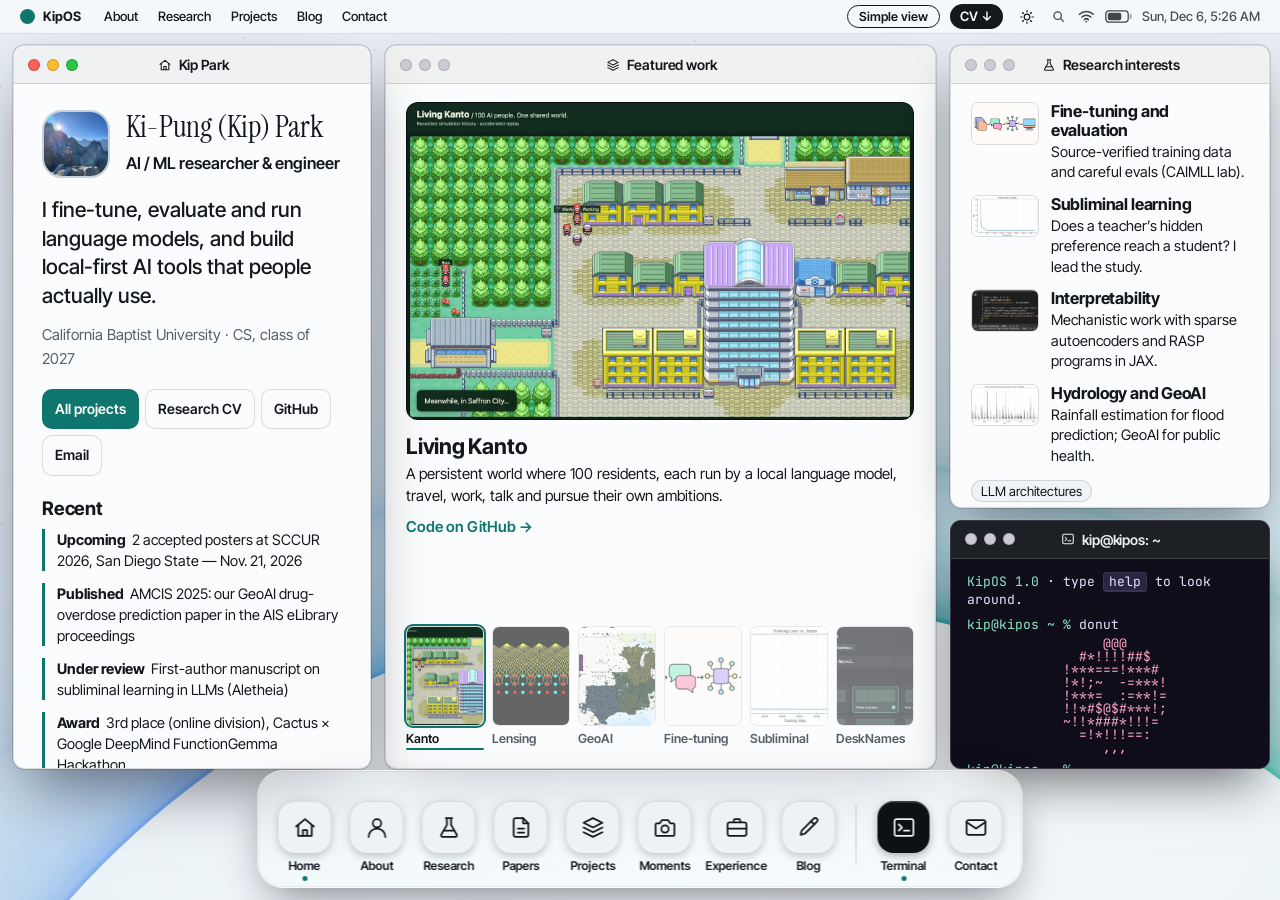
==== commit b5ba951e: "Deploy 2026-11-13" ====
--- a/index.html
+++ b/index.html
@@ -16,7 +16,7 @@
           setTimeout(() => document.documentElement.classList.remove('booting'), 7000);
         }
       } catch {}
-    </script><link rel="stylesheet" href="/_astro/Base.CqVFSuVJ.css"></head><body class="home"><a class="skip" href="#main">Skip to content</a><header class="menubar"><a href="/" class="logo" aria-label="Kip Park, home"><span class="logo-orb" aria-hidden="true"></span><b>KipOS</b></a><nav aria-label="Main"><a href="/#about">About</a><a href="/#research">Research</a><a href="/#projects">Projects</a><a href="/blog">Blog</a><a href="/#contact">Contact</a></nav><div class="tray"><button class="view-toggle" type="button" data-view-toggle hidden>Simple view</button><a class="cv-link" href="/files/kip-park-cv.pdf">CV ↓</a><button class="theme" type="button" aria-label="Toggle dark mode" title="Toggle dark mode"><svg viewBox="0 0 24 24" fill="none" stroke="currentColor" stroke-width="1.8" stroke-linecap="round" aria-hidden="true"><circle cx="12" cy="12" r="4.2"></circle><path d="M12 2.5v2M12 19.5v2M2.5 12h2M19.5 12h2M5.3 5.3l1.4 1.4M17.3 17.3l1.4 1.4M5.3 18.7l1.4-1.4M17.3 6.7l1.4-1.4"></path></svg></button><button class="tray-btn" type="button" data-spotlight aria-label="Spotlight search" title="Spotlight"><svg viewBox="0 0 16 16" fill="none" stroke="currentColor" stroke-width="1.6" stroke-linecap="round" aria-hidden="true"><circle cx="7" cy="7" r="4.6"></circle><path d="M10.6 10.6 14 14"></path></svg></button><span class="tray-ic" aria-hidden="true"><svg viewBox="0 0 18 14" fill="none" stroke="currentColor" stroke-width="1.7" stroke-linecap="round"><path d="M1.6 4.6a10.6 10.6 0 0 1 14.8 0"></path><path d="M4.3 7.6a6.7 6.7 0 0 1 9.4 0"></path><path d="M6.9 10.4a3 3 0 0 1 4.2 0"></path><circle cx="9" cy="12.5" r=".9" fill="currentColor" stroke="none"></circle></svg></span><span class="tray-ic tray-batt" aria-hidden="true"><svg viewBox="0 0 27 13" fill="none" stroke="currentColor" stroke-width="1.3"><rect x=".8" y=".8" width="22.4" height="11.4" rx="3.4"></rect><path d="M25.6 4.9v3.2" stroke-width="2" stroke-linecap="round" opacity=".45"></path><rect x="2.8" y="2.8" width="13.5" height="7.4" rx="2" fill="currentColor" stroke="none"></rect></svg></span><time class="clock" aria-hidden="true"></time></div></header><main id="main"><div class="desktop" data-desktop><ul class="stickies" aria-label="Recent highlights"><li class="sticky lemon k0"><b>Upcoming</b>2 accepted posters at SCCUR 2026, San Diego State — Nov. 21, 2026</li><li class="sticky rose k1"><b>Published</b>AMCIS 2025: our GeoAI drug-overdose prediction paper in the AIS eLibrary proceedings</li><li class="sticky mint k2"><b>Under review</b>First-author manuscript on subliminal learning in LLMs (Aletheia)</li><li class="sticky sky k3"><b>Award</b>3rd place (online division), Cactus × Google DeepMind FunctionGemma Hackathon</li></ul><ul class="files" aria-label="Files"><li><a href="/files/kip-park-cv.pdf"><span class="file-ic pdf" aria-hidden="true">PDF</span><span class="file-name">CV.pdf</span></a></li><li><a href="https://github.com/kipung" rel="me"><span class="file-ic gh" aria-hidden="true">&lt;/&gt;</span><span class="file-name">GitHub</span></a></li><li><a href="https://www.linkedin.com/in/kip-park" rel="me"><span class="file-ic li" aria-hidden="true">in</span><span class="file-name">LinkedIn</span></a></li></ul><h1 class="sr-only">Ki-Pung (Kip) Park: AI / ML researcher &amp; engineer</h1><section id="home" class="win sky" aria-labelledby="home-title" data-x="1" data-y="1.5" data-w="28" data-h="97" data-open="1" data-max="2400" data-nx="1" data-nw="38" data-ny="1.5" data-nh="97" data-tile="1" tabindex="-1"><div class="titlebar"><span class="lights"><button type="button" class="light close" aria-label="Close Kip Park"></button><button type="button" class="light min" aria-label="Minimize Kip Park"></button><button type="button" class="light max" aria-label="Maximize Kip Park"></button></span><h2 id="home-title" class="win-title"><svg class="icon" viewBox="0 0 24 24" fill="none" stroke="currentColor" stroke-width="1.8" stroke-linecap="round" stroke-linejoin="round" aria-hidden="true"><path d="M3.5 11 12 4l8.5 7"/><path d="M5.5 9.5V20h13V9.5"/><path d="M10 20v-5.5h4V20"/></svg> Kip Park</h2></div><div class="win-body"><div class="home"><div class="home-id"><img class="avatar" src="/images/kip.jpg" alt="Kip sitting on a rocky mountain ridge on a clear winter day" width="750" height="1000"><div><h2 class="name">Ki-Pung (Kip) Park</h2><p class="role">AI / ML researcher &amp; engineer</p></div></div><p class="lede">I fine-tune, evaluate and run language models, and build local-first AI tools that people actually use.</p><p class="school">California Baptist University · CS, class of 2027</p><div class="btns"><a class="b primary" href="#projects">All projects</a><a class="b" href="/files/kip-park-cv.pdf">Research CV</a><a class="b" href="https://github.com/kipung" rel="me">GitHub</a><a class="b" href="mailto:nankipung@gmail.com">Email</a></div><h3 class="home-h">Recent</h3><ul class="recent"><li><b>Upcoming</b>2 accepted posters at SCCUR 2026, San Diego State — Nov. 21, 2026</li><li><b>Published</b>AMCIS 2025: our GeoAI drug-overdose prediction paper in the AIS eLibrary proceedings</li><li><b>Under review</b>First-author manuscript on subliminal learning in LLMs (Aletheia)</li><li><b>Award</b>3rd place (online division), Cactus × Google DeepMind FunctionGemma Hackathon</li></ul></div></div></section><section id="kanto" class="win sky win-dark" aria-labelledby="kanto-title" data-x="30.1" data-y="1.5" data-w="43" data-h="44" data-open="1" data-max="2400" data-nx="40" data-nw="59" data-ny="66.5" data-nh="32" data-tile="1" tabindex="-1"><div class="titlebar"><span class="lights"><button type="button" class="light close" aria-label="Close Living Kanto"></button><button type="button" class="light min" aria-label="Minimize Living Kanto"></button><button type="button" class="light max" aria-label="Maximize Living Kanto"></button></span><h2 id="kanto-title" class="win-title"><svg class="icon" viewBox="0 0 24 24" fill="none" stroke="currentColor" stroke-width="1.8" stroke-linecap="round" stroke-linejoin="round" aria-hidden="true"><rect x="2.5" y="7" width="19" height="11" rx="4"/><path d="M7 10.5v4M5 12.5h4"/><circle cx="15.5" cy="11.5" r=".6"/><circle cx="18" cy="14" r=".6"/></svg> Living Kanto</h2></div><div class="win-body"><video src="/m/kanto.mp4" poster="/m/kanto-town.jpg" autoplay muted loop playsinline preload="metadata" aria-label="Living Kanto: pixel-art town where language-model residents go about their day"></video><p class="caption"><b>Living Kanto.</b> 100 residents, each run by a local language model, in one persistent world. <a href="https://github.com/kipung/living-kanto">Code →</a><button class="replay" type="button" data-replay aria-pressed="false">Pause</button></p></div></section><section id="work" class="win mint" aria-labelledby="work-title" data-x="30.1" data-y="47.3" data-w="43" data-h="51.2" data-open="1" data-max="2400" data-nx="40" data-nw="59" data-ny="1.5" data-nh="63.5" data-tile="1" tabindex="-1"><div class="titlebar"><span class="lights"><button type="button" class="light close" aria-label="Close Selected work"></button><button type="button" class="light min" aria-label="Minimize Selected work"></button><button type="button" class="light max" aria-label="Maximize Selected work"></button></span><h2 id="work-title" class="win-title"><svg class="icon" viewBox="0 0 24 24" fill="none" stroke="currentColor" stroke-width="1.8" stroke-linecap="round" stroke-linejoin="round" aria-hidden="true"><path d="M12 3 3 7.5l9 4.5 9-4.5z"/><path d="m3 12 9 4.5 9-4.5M3 16.5 12 21l9-4.5"/></svg> Selected work</h2></div><div class="win-body"><ul class="work"><li><img src="/m/proj-domain-fine-tuning.jpg" alt="" width="640" height="400" loading="lazy"><div><h3>Domain Fine-Tuning Pipeline</h3><p>Reference documents become source-verified training data, then QLoRA training and local GGUF deployment.</p></div></li><li><img src="/m/proj-subliminal-learning.jpg" alt="" width="640" height="400" loading="lazy"><div><h3><a href="https://github.com/kipung/CSC422_Subliminal_Learning">Subliminal Learning Replication</a></h3><p>Can a teacher model’s hidden preference reach a student through number sequences? Not robustly, in our tests.</p></div></li><li><img src="/m/kanto-town.jpg" alt="" width="640" height="400" loading="lazy"><div><h3><a href="https://github.com/kipung/living-kanto">Living Kanto</a></h3><p>100 residents, each run by a local language model, living in one persistent world.</p></div></li><li><img src="/m/proj-desknames.jpg" alt="" width="640" height="400" loading="lazy"><div><h3><a href="https://github.com/Kipung/DeskNames">DeskNames</a></h3><p>A free macOS menu-bar app for named desktops and saved window layouts.</p></div></li></ul></div></section><section id="focus" class="win lilac" aria-labelledby="focus-title" data-x="74.2" data-y="1.5" data-w="24.8" data-h="60" data-open="1" data-max="2400" data-tile="1" tabindex="-1"><div class="titlebar"><span class="lights"><button type="button" class="light close" aria-label="Close Research interests"></button><button type="button" class="light min" aria-label="Minimize Research interests"></button><button type="button" class="light max" aria-label="Maximize Research interests"></button></span><h2 id="focus-title" class="win-title"><svg class="icon" viewBox="0 0 24 24" fill="none" stroke="currentColor" stroke-width="1.8" stroke-linecap="round" stroke-linejoin="round" aria-hidden="true"><path d="M9 3h6M10 3v6.5L4.5 19a1.5 1.5 0 0 0 1.3 2h12.4a1.5 1.5 0 0 0 1.3-2L14 9.5V3"/><path d="M7 15h10"/></svg> Research interests</h2></div><div class="win-body"><ul class="focus"><li><h3>LLM fine-tuning and evaluation</h3><p>Source-verified training data and careful evaluations for domain models (CAIMLL lab).</p></li><li><h3>Subliminal learning</h3><p>Does a teacher’s hidden preference reach a student through number sequences? I lead the study.</p></li><li><h3>Mechanistic interpretability</h3><p>Transformers, sparse autoencoders and RASP programs in JAX and TransformerLens.</p></li><li><h3>Hydrology and GeoAI</h3><p>Rainfall estimation for flood prediction, and geospatial AI for public health.</p></li></ul><p class="chips" aria-label="Broader interests"><span class="chip">LLM architectures</span><span class="chip">Vision-language-action models</span><span class="chip">Physical AI</span></p></div></section><section id="about" class="win peach" aria-labelledby="about-title" data-x="22" data-y="4" data-w="52" data-h="88" tabindex="-1"><div class="titlebar"><span class="lights"><button type="button" class="light close" aria-label="Close About Kip"></button><button type="button" class="light min" aria-label="Minimize About Kip"></button><button type="button" class="light max" aria-label="Maximize About Kip"></button></span><h2 id="about-title" class="win-title"><svg class="icon" viewBox="0 0 24 24" fill="none" stroke="currentColor" stroke-width="1.8" stroke-linecap="round" stroke-linejoin="round" aria-hidden="true"><circle cx="12" cy="8" r="4"/><path d="M4 21a8 8 0 0 1 16 0"/></svg> About Kip</h2></div><div class="win-body"><div class="about-head"><img class="avatar" src="/images/kip.jpg" alt="Kip sitting on a rocky mountain ridge on a clear winter day" width="750" height="1000"><div><p class="hello">hello, world — I’m</p><h2 class="name">Ki-Pung (Kip) Park</h2><p class="role">AI / ML researcher &amp; engineer · California Baptist University</p></div></div><nav class="jump" aria-label="Sections"><span class="jump-label">Jump to</span><a href="#research" class="lilac"><svg class="icon" viewBox="0 0 24 24" fill="none" stroke="currentColor" stroke-width="1.8" stroke-linecap="round" stroke-linejoin="round" aria-hidden="true"><path d="M9 3h6M10 3v6.5L4.5 19a1.5 1.5 0 0 0 1.3 2h12.4a1.5 1.5 0 0 0 1.3-2L14 9.5V3"/><path d="M7 15h10"/></svg> Research</a><a href="#publications" class="lemon"><svg class="icon" viewBox="0 0 24 24" fill="none" stroke="currentColor" stroke-width="1.8" stroke-linecap="round" stroke-linejoin="round" aria-hidden="true"><path d="M14 3H7a2 2 0 0 0-2 2v14a2 2 0 0 0 2 2h10a2 2 0 0 0 2-2V8z"/><path d="M14 3v5h5M9 13h6M9 17h6"/></svg> Papers</a><a href="#projects" class="mint"><svg class="icon" viewBox="0 0 24 24" fill="none" stroke="currentColor" stroke-width="1.8" stroke-linecap="round" stroke-linejoin="round" aria-hidden="true"><path d="M12 3 3 7.5l9 4.5 9-4.5z"/><path d="m3 12 9 4.5 9-4.5M3 16.5 12 21l9-4.5"/></svg> Projects</a><a href="#moments" class="rose"><svg class="icon" viewBox="0 0 24 24" fill="none" stroke="currentColor" stroke-width="1.8" stroke-linecap="round" stroke-linejoin="round" aria-hidden="true"><path d="M4 8h3l2-3h6l2 3h3a1 1 0 0 1 1 1v10a1 1 0 0 1-1 1H4a1 1 0 0 1-1-1V9a1 1 0 0 1 1-1z"/><circle cx="12" cy="13.5" r="3.5"/></svg> Moments</a><a href="#experience" class="lemon"><svg class="icon" viewBox="0 0 24 24" fill="none" stroke="currentColor" stroke-width="1.8" stroke-linecap="round" stroke-linejoin="round" aria-hidden="true"><rect x="3" y="7" width="18" height="13" rx="2"/><path d="M9 7V5a1 1 0 0 1 1-1h4a1 1 0 0 1 1 1v2M3 13h18"/></svg> Experience</a><a href="#writing" class="peach"><svg class="icon" viewBox="0 0 24 24" fill="none" stroke="currentColor" stroke-width="1.8" stroke-linecap="round" stroke-linejoin="round" aria-hidden="true"><path d="M16.5 3.5a2.1 2.1 0 0 1 3 3L8 18l-4 1 1-4z"/><path d="M14 6l3 3"/></svg> Blog</a><a href="#contact" class="lilac"><svg class="icon" viewBox="0 0 24 24" fill="none" stroke="currentColor" stroke-width="1.8" stroke-linecap="round" stroke-linejoin="round" aria-hidden="true"><rect x="3" y="5" width="18" height="14" rx="2"/><path d="m3 7 9 6 9-6"/></svg> Contact</a></nav><p class="lede">I’m a Computer Science student at California Baptist University (ML &amp; AI concentration, class of 2027). I work on LLM fine-tuning and evaluation, lead research on subliminal learning, and build AI tools for students and advisors.</p><div class="btns"><a class="b primary" href="/files/kip-park-cv.pdf">Research CV</a><a class="b" href="mailto:nankipung@gmail.com">Email</a><a class="b" href="https://github.com/kipung" rel="me">GitHub</a><a class="b" href="https://www.linkedin.com/in/kip-park" rel="me">LinkedIn</a></div><p>I build and evaluate language models: fine-tuning pipelines, careful evaluations, and local-first AI tools that people actually use.</p><dl class="facts"><div><dt>Studying</dt><dd>B.S. Computer Science — Machine Learning &amp; AI concentration<br><span class="muted">Minor in Christian Studies · Alpha Chi Honor Society</span></dd></div><div><dt>Graduating</dt><dd>Expected Apr. 2027 · GPA 3.94</dd></div><div><dt>Interests</dt><dd class="chips"><span class="chip">LLM architectures</span><span class="chip">Vision-language-action models</span><span class="chip">Physical AI</span></dd></div></dl><h3 class="sub">A bit more about me</h3><p>I’m majoring in Computer Science with a concentration in Machine Learning &amp; AI, and minoring in Christian Studies. I’m drawn to the place where technology, learning, and creativity meet, and I like sharing what I learn along the way.</p><p>As president of CBU’s ACM chapter (2024–2026) I started the Software Engineering Team, where 20+ students built projects like our chapter website. I also tutor software engineering, solve ICPC problems, and enjoy building visual simulations.</p><p>When I’m not doing anything “nerdy,” you’ll find me playing basketball with friends, sharing a meal, or hunting for a good series to watch.</p></div></section><section id="terminal" class="win ink win-dark" aria-labelledby="terminal-title" data-x="74.2" data-y="63.1" data-w="24.8" data-h="35.4" data-open="1" data-max="2400" data-tile="1" tabindex="-1"><div class="titlebar"><span class="lights"><button type="button" class="light close" aria-label="Close kip@kipos: ~"></button><button type="button" class="light min" aria-label="Minimize kip@kipos: ~"></button><button type="button" class="light max" aria-label="Maximize kip@kipos: ~"></button></span><h2 id="terminal-title" class="win-title"><svg class="icon" viewBox="0 0 24 24" fill="none" stroke="currentColor" stroke-width="1.8" stroke-linecap="round" stroke-linejoin="round" aria-hidden="true"><rect x="3" y="4" width="18" height="16" rx="2"/><path d="m7 9 3 3-3 3M12 15h5"/></svg> kip@kipos: ~</h2></div><div class="win-body"><div class="term" data-term><div class="term-out" aria-live="polite"><p><span class="ok">KipOS 1.0</span> · type <kbd>help</kbd> to look around.</p><noscript><p>The terminal needs JavaScript. Everything else on this page works without it.</p></noscript></div><form class="term-in" data-term-form><label for="term-cmd"><span class="prompt">kip@kipos ~ %</span></label><input id="term-cmd" autocomplete="off" autocapitalize="off" spellcheck="false" aria-label="Terminal command"></form></div><script type="application/json" id="term-data">{"name":"Ki-Pung (Kip) Park","role":"AI / ML researcher & engineer","school":"California Baptist University","degree":"B.S. Computer Science — Machine Learning & AI concentration","grad":"Expected Apr. 2027","gpa":"3.94","interests":["LLM architectures","Vision-language-action models","Physical AI"],"email":"nankipung@gmail.com","links":{"github":"https://github.com/kipung","linkedin":"https://www.linkedin.com/in/kip-park","cv":"/files/kip-park-cv.pdf"},"projects":[{"title":"Domain Fine-Tuning Pipeline","tags":["QLoRA","Unsloth","GGUF","vLLM"]},{"title":"Subliminal Learning Replication","tags":["Llama 3.2","LoRA","Evaluation"],"repo":"https://github.com/kipung/CSC422_Subliminal_Learning"},{"title":"Living Kanto","tags":["Local LLMs","Agents","Simulation"],"repo":"https://github.com/kipung/living-kanto"},{"title":"DeskNames","tags":["Swift","macOS","Open source"],"repo":"https://github.com/Kipung/DeskNames"},{"title":"GeoAI: Drug Overdose Risk Mapping","tags":["Kepler.gl","GIS","Deep Learning"]},{"title":"Terminal Browser Split","tags":["Ghostty","tmux","Coding agents"],"repo":"https://github.com/kipung/terminal-browser"},{"title":"BAY-min Robot Tutor","tags":["Reachy Mini","Gemini Live","OpenCV"],"repo":"https://github.com/kipung/BAY-min_personal_tutor"},{"title":"AI Degree Planning Companion","tags":["LangChain","Neo4j","FastAPI","Ollama"],"repo":"https://github.com/kipung/degree_planning_guide"},{"title":"Rainfall Transfer Between Gauges","tags":["Python","Time Series","Validation"]},{"title":"Local Voice Assistant","tags":["Vosk","Ollama","Python"]},{"title":"Gravitational Lensing Simulations","tags":["Python","Simulation","Visualization"]},{"title":"CampusMate","tags":["Flutter","Firebase","Mobile"],"repo":"https://github.com/kipung/campusmate"},{"title":"GeGLU vs ReLU on MNIST","tags":["PyTorch","Statistics"],"repo":"https://github.com/kipung/ffn_relu_vs_geglu_mnist"},{"title":"CBU ACM Website","tags":["HTML/CSS","Scrum","Teamwork"],"repo":"https://github.com/kipung/SET_PROJECT_3"}],"papers":[{"status":"Published","title":"A DSR Approach for Geospatial AI: Prediction of Drug Overdoses."},{"status":"Under review","title":"Replicating Subliminal Learning in LLMs via Distillation and LoRA Fine-Tuning."}],"skills":[{"group":"Languages","items":["Python","Java","C++","JavaScript"]},{"group":"ML frameworks","items":["PyTorch","JAX / Haiku","TransformerLens","Unsloth","LangChain"]},{"group":"Methods","items":["LoRA / QLoRA","Sparse autoencoders","Model evaluation","Synthetic data"]},{"group":"Inference & systems","items":["Ollama","vLLM","GGUF","FastAPI","Neo4j","PostgreSQL","Docker"]}],"apps":["home","about","research","publications","projects","moments","experience","writing","terminal","contact"]}</script></div></section><section id="research" class="win lilac" aria-labelledby="research-title" data-x="26" data-y="3" data-w="48" data-h="88" tabindex="-1"><div class="titlebar"><span class="lights"><button type="button" class="light close" aria-label="Close Research"></button><button type="button" class="light min" aria-label="Minimize Research"></button><button type="button" class="light max" aria-label="Maximize Research"></button></span><h2 id="research-title" class="win-title"><svg class="icon" viewBox="0 0 24 24" fill="none" stroke="currentColor" stroke-width="1.8" stroke-linecap="round" stroke-linejoin="round" aria-hidden="true"><path d="M9 3h6M10 3v6.5L4.5 19a1.5 1.5 0 0 0 1.3 2h12.4a1.5 1.5 0 0 0 1.3-2L14 9.5V3"/><path d="M7 15h10"/></svg> Research</h2></div><div class="win-body"><ol class="rlist"><li class="peach"><p class="when">Feb. 2026 – Present</p><h3>LLM Fine-Tuning and Evaluation</h3><p class="org">CBU AI &amp; Machine Learning Lab (CAIMLL) · Riverside, CA</p><ul><li>Built the backbone of the lab’s fine-tuning pipeline: complex reference documents become source-verified training data, with checks for evidence coverage, answer quality, and reproducibility.</li><li>Designed training examples that separate fully answerable, partially answerable, and unsupported questions, so models learn to admit knowledge gaps while answering what they can.</li><li>Developed distributed adapter and full-parameter fine-tuning workflows, and audited synthetic data for wording and topic shortcuts.</li></ul></li><li class="lilac"><p class="when">Aug. 2025 – Present</p><h3>Subliminal Learning in LLMs — Study Lead</h3><p class="org">California Baptist University · Riverside, CA</p><ul><li>Led a controlled study comparing LoRA-induced and system-prompt-induced teacher preferences, fine-tuning Llama 3.2 3B students on filtered numerical sequences.</li><li>Neither pipeline produced robust preference transfer under the tested conditions; leading the manuscript through revision.</li></ul></li><li class="mint"><p class="when">Jan. 2026 – Present</p><h3>Hydrology — Statistical Rainfall Estimation</h3><p class="org">Research collaboration with Dr. Benjamin Sanders</p><ul><li>Modeled hourly rainfall transfer from CSUSB to Panorama Point using 1996–2024 gauge records; event-calibrated lagged OLS reached R² = 0.58 on held-out observed event hours (≥ 0.04 in/hr).</li></ul></li><li class="lemon"><p class="when">Jul. – Oct. 2025</p><h3>AI Researcher — Mechanistic Interpretability</h3><p class="org">Algoverse AI Research Program · Remote</p><ul><li>Implemented JAX/Haiku transformers for RASP-style algorithmic tasks and sparse-autoencoder pipelines to analyze attention and MLP representations.</li></ul><a class="more" href="https://github.com/kipung/tracr_to_transformer_lens_generalize">Code on GitHub →</a></li><li class="sky"><p class="when">Mar. 2024 – Sept. 2025</p><h3>Student Researcher — GeoAI for Public Health</h3><p class="org">California Baptist University · Riverside, CA</p><ul><li>Trained a deep neural network to predict geographic areas of suspected drug-overdose risk, and built the GIS visualizations in Kepler.gl that turned its output into insights; coauthored the AMCIS 2025 paper.</li></ul></li><li class="rose"><p class="when">May 2024 – Aug. 2025</p><h3>Undergraduate Research Assistant — Computational Physics</h3><p class="org">California Baptist University · Adviser: Dr. Hyung Choi · Riverside, CA</p><ul><li>Built modular, object-oriented simulations of gravitational lensing and interactive visualizations of multi-body lensing behavior.</li></ul></li></ol></div></section><section id="publications" class="win lemon" aria-labelledby="publications-title" data-x="28" data-y="4" data-w="46" data-h="84" tabindex="-1"><div class="titlebar"><span class="lights"><button type="button" class="light close" aria-label="Close Papers &amp; talks"></button><button type="button" class="light min" aria-label="Minimize Papers &amp; talks"></button><button type="button" class="light max" aria-label="Maximize Papers &amp; talks"></button></span><h2 id="publications-title" class="win-title"><svg class="icon" viewBox="0 0 24 24" fill="none" stroke="currentColor" stroke-width="1.8" stroke-linecap="round" stroke-linejoin="round" aria-hidden="true"><path d="M14 3H7a2 2 0 0 0-2 2v14a2 2 0 0 0 2 2h10a2 2 0 0 0 2-2V8z"/><path d="M14 3v5h5M9 13h6M9 17h6"/></svg> Papers &amp; talks</h2></div><div class="win-body"><h3 class="sub">Papers</h3><ul class="pubs"><li><span class="stamp mint">Published</span><p class="pub-title"><a href="https://aisel.aisnet.org/amcis2025/intelfuture/intelfuture/27/">A DSR Approach for Geospatial AI: Prediction of Drug Overdoses.</a></p><p class="muted">Corso, A., Asariah, J. S., <b>Park, K.</b>, Corso, N. A., and Lee, E. (2025). Americas Conference on Information Systems (AMCIS), Montréal.</p></li><li><span class="stamp lemon">Under review</span><p class="pub-title">Replicating Subliminal Learning in LLMs via Distillation and LoRA Fine-Tuning.</p><p class="muted"><b>Park, K.</b>, Bergquist, G., Lee, P., and Sanders, B. Aletheia — The Alpha Chi Journal of Undergraduate Scholarship.</p></li></ul><h3 class="sub">Presentations</h3><ul class="talks"><li><p class="talk-head"><span class="chip">Nov. 2026</span> SCCUR 2026 · San Diego State University</p><ul><li>Towards Modeling Runoff and Flood Prediction over Unreliable Precipitation Gauges and Assessment of Potential Gauge Error (first author)</li><li>Separate or Unified Fine-Tuning? A Systematic Comparison of Training Strategies for Multi-Document Domain Applications (second author)</li></ul></li><li><p class="talk-head"><span class="chip">Jan. 2026</span> KSEA SWRC · CSU Fullerton</p><ul><li>Subliminal Learning in Large Language Models</li><li>A Design Science Research Approach for Geospatial AI: Predicting Drug Overdose Risk Using Social Media</li></ul></li><li><p class="talk-head"><span class="chip">Aug. 2025</span> AMCIS 2025 · Montréal, Canada</p><ul><li>A DSR Approach for Geospatial AI: Prediction of Drug Overdoses (paper presentation)</li></ul></li></ul></div></section><section id="projects" class="win mint" aria-labelledby="projects-title" data-x="21" data-y="3" data-w="58" data-h="90" tabindex="-1"><div class="titlebar"><span class="lights"><button type="button" class="light close" aria-label="Close Projects"></button><button type="button" class="light min" aria-label="Minimize Projects"></button><button type="button" class="light max" aria-label="Maximize Projects"></button></span><h2 id="projects-title" class="win-title"><svg class="icon" viewBox="0 0 24 24" fill="none" stroke="currentColor" stroke-width="1.8" stroke-linecap="round" stroke-linejoin="round" aria-hidden="true"><path d="M12 3 3 7.5l9 4.5 9-4.5z"/><path d="m3 12 9 4.5 9-4.5M3 16.5 12 21l9-4.5"/></svg> Projects</h2></div><div class="win-body"><div class="finder"><article class="proj peach"><div class="thumb"><img src="/m/proj-domain-fine-tuning.jpg" alt="Conceptual illustration of source documents moving through question-and-answer examples, model fine-tuning, and desktop deployment." width="640" height="400" loading="lazy"></div><h3>Domain Fine-Tuning Pipeline</h3><p>The CAIMLL lab’s end-to-end workflow for 3B-parameter models: reference documents become source-verified training data, then QLoRA training, structured evaluation and local GGUF deployment.</p><p class="chips"><span class="chip">QLoRA</span><span class="chip">Unsloth</span><span class="chip">GGUF</span><span class="chip">vLLM</span></p></article><article class="proj lilac"><div class="thumb"><img src="/m/proj-subliminal-learning.jpg" alt="Training loss versus training steps from the subliminal-learning student model, falling rapidly and then leveling off." width="640" height="400" loading="lazy"></div><h3>Subliminal Learning Replication</h3><p>Can a teacher model’s hidden preference reach a student through filtered number sequences? LoRA and system-prompt teachers on Llama 3.2 3B. No robust transfer under the tested conditions.</p><p class="chips"><span class="chip">Llama 3.2</span><span class="chip">LoRA</span><span class="chip">Evaluation</span></p><p class="links"><a class="more" href="https://github.com/kipung/CSC422_Subliminal_Learning">Code on GitHub →</a></p></article><article class="proj mint"><div class="thumb"><video src="/m/kanto.mp4" poster="/m/kanto-town.jpg" width="640" height="400" muted loop autoplay playsinline preload="metadata" aria-label="Top-down pixel-art town where simulated residents walk between buildings"></video></div><h3>Living Kanto</h3><p>A persistent world where 100 residents, each run by a local language model, travel, work, talk and pursue their own ambitions.</p><p class="note">Replay of recorded simulation activity. Pokémon graphics belong to their owners.</p><p class="chips"><span class="chip">Local LLMs</span><span class="chip">Agents</span><span class="chip">Simulation</span></p><p class="links"><a class="more" href="https://github.com/kipung/living-kanto">Code on GitHub →</a></p></article><article class="proj lemon"><div class="thumb"><img src="/m/proj-desknames.jpg" alt="DeskNames screenshot" width="640" height="400" loading="lazy"></div><h3>DeskNames</h3><p>A free, open-source macOS menu-bar app. Name your desktops, snap windows into pane layouts, and restore a saved arrangement in one step.</p><p class="chips"><span class="chip">Swift</span><span class="chip">macOS</span><span class="chip">Open source</span></p><p class="links"><a class="more" href="https://github.com/Kipung/DeskNames/releases/latest">Download for Mac →</a><a class="more" href="https://github.com/Kipung/DeskNames">Code on GitHub →</a></p></article><article class="proj sky"><div class="thumb"><img src="/m/geoai-kepler.jpg" alt="Kepler.gl map of the United States with thousands of geolocated social-media posts as colored dots; four treatment-region states shaded in purple." width="640" height="400" loading="lazy"></div><h3>GeoAI: Drug Overdose Risk Mapping</h3><p>A deep model predicts areas of suspected drug-overdose risk from geolocated posts, and Kepler.gl maps turn its output into regional insight. Coauthored the AMCIS 2025 paper.</p><p class="note">Fig. 1 from the KSEA SWRC research poster.</p><p class="chips"><span class="chip">Kepler.gl</span><span class="chip">GIS</span><span class="chip">Deep Learning</span></p><p class="links"><a class="more" href="https://aisel.aisnet.org/amcis2025/intelfuture/intelfuture/27/">Read the paper →</a></p></article><article class="proj rose"><div class="thumb"><img src="/m/proj-terminal-browser.jpg" alt="Terminal Browser Split screenshot" width="640" height="400" loading="lazy"></div><h3>Terminal Browser Split</h3><p>A live, clickable browser preview in a native terminal split beside your coding agents, opened by you with a hotkey or by an agent with one command.</p><p class="chips"><span class="chip">Ghostty</span><span class="chip">tmux</span><span class="chip">Coding agents</span></p><p class="links"><a class="more" href="https://github.com/kipung/terminal-browser">Code on GitHub →</a></p></article><article class="proj peach"><div class="thumb"><img src="/m/proj-baymin.jpg" alt="BAY-min Robot Tutor screenshot" width="640" height="400" loading="lazy"></div><h3>BAY-min Robot Tutor</h3><p>A robot math tutor on Reachy Mini that talks through Gemini Live, checks the student’s work with its camera, and nods along. Built with Joshua Parsio.</p><p class="chips"><span class="chip">Reachy Mini</span><span class="chip">Gemini Live</span><span class="chip">OpenCV</span></p><p class="links"><a class="more" href="https://github.com/kipung/BAY-min_personal_tutor">Code on GitHub →</a></p></article><article class="proj lilac"><div class="thumb"><img src="/images/SCR-20250731-tovg.jpg" alt="AI Degree Planning Companion screenshot" width="640" height="400" loading="lazy"></div><h3>AI Degree Planning Companion</h3><p>An LLM agent that helps CBU students plan courses, supported by the Office of Student Success. Local Mistral, a Neo4j prerequisite graph and a React chat UI.</p><p class="chips"><span class="chip">LangChain</span><span class="chip">Neo4j</span><span class="chip">FastAPI</span><span class="chip">Ollama</span></p><p class="links"><a class="more" href="/blog/ai-degree-planning-companion-part-1">Read the write-up →</a><a class="more" href="https://github.com/kipung/degree_planning_guide">Code on GitHub →</a></p></article><article class="proj mint"><div class="thumb"><img src="/m/hydro-storm-timeline.jpg" alt="Rainfall Transfer Between Gauges screenshot" width="640" height="400" loading="lazy"></div><h3>Rainfall Transfer Between Gauges</h3><p>Hourly rainfall from one gauge estimated from another across 28 years of records. Held-out event hours reach R² = 0.58.</p><p class="chips"><span class="chip">Python</span><span class="chip">Time Series</span><span class="chip">Validation</span></p></article><article class="proj lemon"><div class="thumb"><img src="/images/Voice_LLM_Pipeline.jpg" alt="Local Voice Assistant screenshot" width="640" height="400" loading="lazy"></div><h3>Local Voice Assistant</h3><p>A hands-free assistant that runs fully offline: speech in, a local Llama 3.2 model, and speech out. Nothing leaves the machine.</p><p class="chips"><span class="chip">Vosk</span><span class="chip">Ollama</span><span class="chip">Python</span></p><p class="links"><a class="more" href="/blog/giving-my-llm-a-voice">Read the write-up →</a></p></article><article class="proj sky"><div class="thumb"><video src="/m/proj-gravitational-lensing.mp4" poster="/m/proj-gravitational-lensing.jpg" width="640" height="400" muted loop autoplay playsinline preload="metadata" aria-label="Recorded run of the ray-tracing simulation: yellow light rays fan out from eight points, and bend as they reach lattice rows of red gravity and cyan anti-gravity circles."></video></div><h3>Gravitational Lensing Simulations</h3><p>Object-oriented simulations and interactive visualizations of multi-body gravitational lensing, built for computational physics research.</p><p class="note">Looping clip from a recorded run of the 2D ray-tracing model: light rays bending as they meet interleaved gravity / anti-gravity rows. Exploratory model, not a physics validation.</p><p class="chips"><span class="chip">Python</span><span class="chip">Simulation</span><span class="chip">Visualization</span></p></article><article class="proj rose"><div class="thumb"><img src="/m/proj-campusmate.jpg" alt="Conceptual illustration of three students' hands holding phones around shared study books, connected by a circular line." width="640" height="400" loading="lazy"></div><h3>CampusMate</h3><p>A mobile app for college students: study groups, real-time messaging, file sharing and a group calendar. Started as a CSC322 class project.</p><p class="chips"><span class="chip">Flutter</span><span class="chip">Firebase</span><span class="chip">Mobile</span></p><p class="links"><a class="more" href="https://github.com/kipung/campusmate">Code on GitHub →</a></p></article><article class="proj peach"><div class="thumb"><img src="/m/proj-geglu.jpg" alt="GeGLU vs ReLU on MNIST screenshot" width="640" height="400" loading="lazy"></div><h3>GeGLU vs ReLU on MNIST</h3><p>Feed-forward activations compared across hidden widths, with bootstrap confidence intervals, in PyTorch Lightning.</p><p class="chips"><span class="chip">PyTorch</span><span class="chip">Statistics</span></p><p class="links"><a class="more" href="https://github.com/kipung/ffn_relu_vs_geglu_mnist">Code on GitHub →</a></p></article><article class="proj lilac"><div class="thumb"><img src="/m/proj-acm-site.jpg" alt="CBU ACM Website screenshot" width="640" height="400" loading="lazy"></div><h3>CBU ACM Website</h3><p>The chapter website, built by the Software Engineering Team I founded, run like a real team project with Scrum and GitHub flow.</p><p class="chips"><span class="chip">HTML/CSS</span><span class="chip">Scrum</span><span class="chip">Teamwork</span></p><p class="links"><a class="more" href="https://github.com/kipung/SET_PROJECT_3">Code on GitHub →</a></p></article></div></div></section><section id="moments" class="win rose" aria-labelledby="moments-title" data-x="29" data-y="4" data-w="50" data-h="86" tabindex="-1"><div class="titlebar"><span class="lights"><button type="button" class="light close" aria-label="Close Moments"></button><button type="button" class="light min" aria-label="Minimize Moments"></button><button type="button" class="light max" aria-label="Maximize Moments"></button></span><h2 id="moments-title" class="win-title"><svg class="icon" viewBox="0 0 24 24" fill="none" stroke="currentColor" stroke-width="1.8" stroke-linecap="round" stroke-linejoin="round" aria-hidden="true"><path d="M4 8h3l2-3h6l2 3h3a1 1 0 0 1 1 1v10a1 1 0 0 1-1 1H4a1 1 0 0 1-1-1V9a1 1 0 0 1 1-1z"/><circle cx="12" cy="13.5" r="3.5"/></svg> Moments</h2></div><div class="win-body"><ul class="photos"><li><figure><img src="/m/amcis.jpg" alt="Kip standing with a colleague in front of the AMCIS 2025 Montréal backdrop" width="800" height="1068" loading="lazy"><figcaption><span class="chip">Aug. 2025</span> AMCIS 2025 in Montréal, presenting our GeoAI paper</figcaption></figure></li><li><figure><img src="/m/ksea.jpg" alt="Kip in a suit standing beside his research poster" width="709" height="1536" loading="lazy"><figcaption><span class="chip">Jan. 2026</span> Two research posters at KSEA SWRC, CSU Fullerton</figcaption></figure></li><li><figure><img src="/m/hackathon.jpg" alt="Cactus × Google DeepMind hackathon title card with a green wireframe hand reaching toward a human hand" width="640" height="632" loading="lazy"><figcaption><span class="chip">Feb. 2026</span> 3rd place (online division), Cactus × Google DeepMind FunctionGemma Hackathon</figcaption></figure></li><li><figure><img src="/m/so101.jpg" alt="SO-101 robot arm on a desk next to a monitor showing its simulation" width="640" height="360" loading="lazy"><figcaption><span class="chip">2026</span> Physical AI capstone: SO-101 arm assembly and teleoperation setup</figcaption></figure></li><li><figure><img src="/m/jetson.jpg" alt="NVIDIA Jetson Orin Nano developer board on a desk" width="800" height="1068" loading="lazy"><figcaption><span class="chip">Winter break</span> A fully local AI assistant on an NVIDIA Jetson Orin Nano Super</figcaption></figure></li><li><figure><img src="/m/reachy.jpg" alt="Partly assembled Reachy Mini robot on a table" width="480" height="640" loading="lazy"><figcaption><span class="chip">2026</span> Assembled Reachy Mini and ran its demos for visiting students</figcaption></figure></li><li><figure><img src="/m/icpc.jpg" alt="Kip and teammates outside the ICPC contest venue" width="1280" height="960" loading="lazy"><figcaption><span class="chip">Nov. 2024</span> SoCal Regional ICPC with the CBU team</figcaption></figure></li></ul></div></section><section id="experience" class="win lemon" aria-labelledby="experience-title" data-x="30" data-y="3" data-w="48" data-h="88" tabindex="-1"><div class="titlebar"><span class="lights"><button type="button" class="light close" aria-label="Close Experience &amp; leadership"></button><button type="button" class="light min" aria-label="Minimize Experience &amp; leadership"></button><button type="button" class="light max" aria-label="Maximize Experience &amp; leadership"></button></span><h2 id="experience-title" class="win-title"><svg class="icon" viewBox="0 0 24 24" fill="none" stroke="currentColor" stroke-width="1.8" stroke-linecap="round" stroke-linejoin="round" aria-hidden="true"><rect x="3" y="7" width="18" height="13" rx="2"/><path d="M9 7V5a1 1 0 0 1 1-1h4a1 1 0 0 1 1 1v2M3 13h18"/></svg> Experience &amp; leadership</h2></div><div class="win-body"><ol class="xlist"><li><p class="when">Jun. – Sept. 2026</p><h3>AI Evaluation &amp; Optimization Intern</h3><p class="org">Portfolio Elevation, LLC · Redlands, CA</p><ul><li>Built a three-part evaluation program: black-box response benchmarks, blind human photo review, and controlled vision-pipeline experiments.</li><li>Used checked answer keys and repeated runs to catch incomplete responses, negation errors, truncation, and image-orientation failures.</li></ul></li><li><p class="when">Jan. 2025 – Present</p><h3>AI Engineering Intern</h3><p class="org">CBU Office of Student Success / Career Center · Riverside, CA</p><ul><li>Developed an LLM email-drafting system piloted with 3–4 advisors, and a Whisper transcription prototype with projected savings of $6K+ per year.</li><li>Built a Neo4j/LangChain academic-planning prototype and authenticated mock-interview scheduling apps (Power Apps, Power Automate, SharePoint).</li></ul></li><li><p class="when">Mar. 2024 – Apr. 2026</p><h3>President, CBU ACM</h3><p class="muted">Founded the Software Engineering Team and mentored 20+ student developers using Scrum and GitHub.</p></li><li><p class="when">Aug. 2024 – Present</p><h3>Software Engineering Tutor, CBU</h3><p class="muted">Support ~90 students in Java, data structures, debugging, and object-oriented design.</p></li><li><p class="when">CBU nominee</p><h3>Alpha Chi Gaston/Nolle Scholarship</h3><p class="muted">Selected by CBU for national scholarship consideration.</p></li></ol><h3 class="sub">Toolbox</h3><div class="skills"><div class="mint"><p class="when">Languages</p><p class="chips"><span class="chip">Python</span><span class="chip">Java</span><span class="chip">C++</span><span class="chip">JavaScript</span></p></div><div class="lemon"><p class="when">ML frameworks</p><p class="chips"><span class="chip">PyTorch</span><span class="chip">JAX / Haiku</span><span class="chip">TransformerLens</span><span class="chip">Unsloth</span><span class="chip">LangChain</span></p></div><div class="sky"><p class="when">Methods</p><p class="chips"><span class="chip">LoRA / QLoRA</span><span class="chip">Sparse autoencoders</span><span class="chip">Model evaluation</span><span class="chip">Synthetic data</span></p></div><div class="rose"><p class="when">Inference &amp; systems</p><p class="chips"><span class="chip">Ollama</span><span class="chip">vLLM</span><span class="chip">GGUF</span><span class="chip">FastAPI</span><span class="chip">Neo4j</span><span class="chip">PostgreSQL</span><span class="chip">Docker</span></p></div></div></div></section><section id="writing" class="win peach" aria-labelledby="writing-title" data-x="33" data-y="8" data-w="40" data-h="70" tabindex="-1"><div class="titlebar"><span class="lights"><button type="button" class="light close" aria-label="Close Blog"></button><button type="button" class="light min" aria-label="Minimize Blog"></button><button type="button" class="light max" aria-label="Maximize Blog"></button></span><h2 id="writing-title" class="win-title"><svg class="icon" viewBox="0 0 24 24" fill="none" stroke="currentColor" stroke-width="1.8" stroke-linecap="round" stroke-linejoin="round" aria-hidden="true"><path d="M16.5 3.5a2.1 2.1 0 0 1 3 3L8 18l-4 1 1-4z"/><path d="M14 6l3 3"/></svg> Blog</h2></div><div class="win-body"><div class="posts"><a class="post-card" href="/blog/ai-degree-planning-companion-part-1"><div class="body"><time datetime="2025-08-01T00:00:00.000Z" class="eyebrow">Aug 1, 2025</time><h3 class="post-title">The AI Degree Planning Companion: Part 1</h3><p>From idea to architecture: laying the foundation for an LLM-powered degree planning agent at CBU.</p><p class="tags"><span class="tag">LLMs</span><span class="tag">Agents</span><span class="tag">Education</span></p></div></a><a class="post-card" href="/blog/giving-my-llm-a-voice"><div class="body"><time datetime="2025-02-26T00:00:00.000Z" class="eyebrow">Feb 26, 2025</time><h3 class="post-title">Giving My LLM a Voice — Building a Voice-Controlled AI Assistant</h3><p>Building a fully local, hands-free voice assistant with Vosk, Ollama, and pyttsx3.</p><p class="tags"><span class="tag">LLMs</span><span class="tag">Voice</span><span class="tag">Local AI</span></p></div></a></div><p><a class="more" href="/blog">All posts →</a></p></div></section><section id="contact" class="win lilac" aria-labelledby="contact-title" data-x="32" data-y="14" data-w="36" data-h="54" tabindex="-1"><div class="titlebar"><span class="lights"><button type="button" class="light close" aria-label="Close Contact"></button><button type="button" class="light min" aria-label="Minimize Contact"></button><button type="button" class="light max" aria-label="Maximize Contact"></button></span><h2 id="contact-title" class="win-title"><svg class="icon" viewBox="0 0 24 24" fill="none" stroke="currentColor" stroke-width="1.8" stroke-linecap="round" stroke-linejoin="round" aria-hidden="true"><rect x="3" y="5" width="18" height="14" rx="2"/><path d="m3 7 9 6 9-6"/></svg> Contact</h2></div><div class="win-body"><p class="big-talk">Let’s talk.</p><p>Questions about a project, research collaborations, or opportunities: send me a message. I’ll do my best to get back to you soon.</p><div class="btns"><a class="b primary" href="mailto:nankipung@gmail.com">nankipung@gmail.com</a><a class="b" href="https://www.linkedin.com/in/kip-park" rel="me">LinkedIn</a></div></div></section></div><div class="boot" data-boot aria-hidden="true"><div class="boot-card"><img class="boot-avatar" src="/images/kip.jpg" alt="" width="750" height="1000"><p class="boot-name">Ki-Pung (Kip) Park</p><p class="boot-role">AI / ML researcher &amp; engineer</p><div class="boot-field"><span class="boot-dots"><i></i><i></i><i></i><i></i><i></i><i></i></span><span class="boot-go">→</span></div><p class="boot-hint" data-boot-hint>Signing in as guest</p></div></div><nav class="dock" aria-label="Apps"><a href="#home" class="dock-app sky" data-app="home"><span class="dock-ic"><svg class="icon" viewBox="0 0 24 24" fill="none" stroke="currentColor" stroke-width="1.8" stroke-linecap="round" stroke-linejoin="round" aria-hidden="true"><path d="M3.5 11 12 4l8.5 7"/><path d="M5.5 9.5V20h13V9.5"/><path d="M10 20v-5.5h4V20"/></svg></span><span class="dock-label">Home</span></a><a href="#about" class="dock-app peach" data-app="about"><span class="dock-ic"><svg class="icon" viewBox="0 0 24 24" fill="none" stroke="currentColor" stroke-width="1.8" stroke-linecap="round" stroke-linejoin="round" aria-hidden="true"><circle cx="12" cy="8" r="4"/><path d="M4 21a8 8 0 0 1 16 0"/></svg></span><span class="dock-label">About</span></a><a href="#research" class="dock-app lilac" data-app="research"><span class="dock-ic"><svg class="icon" viewBox="0 0 24 24" fill="none" stroke="currentColor" stroke-width="1.8" stroke-linecap="round" stroke-linejoin="round" aria-hidden="true"><path d="M9 3h6M10 3v6.5L4.5 19a1.5 1.5 0 0 0 1.3 2h12.4a1.5 1.5 0 0 0 1.3-2L14 9.5V3"/><path d="M7 15h10"/></svg></span><span class="dock-label">Research</span></a><a href="#publications" class="dock-app lemon" data-app="publications"><span class="dock-ic"><svg class="icon" viewBox="0 0 24 24" fill="none" stroke="currentColor" stroke-width="1.8" stroke-linecap="round" stroke-linejoin="round" aria-hidden="true"><path d="M14 3H7a2 2 0 0 0-2 2v14a2 2 0 0 0 2 2h10a2 2 0 0 0 2-2V8z"/><path d="M14 3v5h5M9 13h6M9 17h6"/></svg></span><span class="dock-label">Papers</span></a><a href="#projects" class="dock-app mint" data-app="projects"><span class="dock-ic"><svg class="icon" viewBox="0 0 24 24" fill="none" stroke="currentColor" stroke-width="1.8" stroke-linecap="round" stroke-linejoin="round" aria-hidden="true"><path d="M12 3 3 7.5l9 4.5 9-4.5z"/><path d="m3 12 9 4.5 9-4.5M3 16.5 12 21l9-4.5"/></svg></span><span class="dock-label">Projects</span></a><a href="#moments" class="dock-app rose" data-app="moments"><span class="dock-ic"><svg class="icon" viewBox="0 0 24 24" fill="none" stroke="currentColor" stroke-width="1.8" stroke-linecap="round" stroke-linejoin="round" aria-hidden="true"><path d="M4 8h3l2-3h6l2 3h3a1 1 0 0 1 1 1v10a1 1 0 0 1-1 1H4a1 1 0 0 1-1-1V9a1 1 0 0 1 1-1z"/><circle cx="12" cy="13.5" r="3.5"/></svg></span><span class="dock-label">Moments</span></a><a href="#experience" class="dock-app lemon" data-app="experience"><span class="dock-ic"><svg class="icon" viewBox="0 0 24 24" fill="none" stroke="currentColor" stroke-width="1.8" stroke-linecap="round" stroke-linejoin="round" aria-hidden="true"><rect x="3" y="7" width="18" height="13" rx="2"/><path d="M9 7V5a1 1 0 0 1 1-1h4a1 1 0 0 1 1 1v2M3 13h18"/></svg></span><span class="dock-label">Experience</span></a><a href="#writing" class="dock-app peach" data-app="writing"><span class="dock-ic"><svg class="icon" viewBox="0 0 24 24" fill="none" stroke="currentColor" stroke-width="1.8" stroke-linecap="round" stroke-linejoin="round" aria-hidden="true"><path d="M16.5 3.5a2.1 2.1 0 0 1 3 3L8 18l-4 1 1-4z"/><path d="M14 6l3 3"/></svg></span><span class="dock-label">Blog</span></a><span class="dock-sep" aria-hidden="true"></span><a href="#terminal" class="dock-app ink" data-app="terminal"><span class="dock-ic"><svg class="icon" viewBox="0 0 24 24" fill="none" stroke="currentColor" stroke-width="1.8" stroke-linecap="round" stroke-linejoin="round" aria-hidden="true"><rect x="3" y="4" width="18" height="16" rx="2"/><path d="m7 9 3 3-3 3M12 15h5"/></svg></span><span class="dock-label">Terminal</span></a><a href="#contact" class="dock-app lilac" data-app="contact"><span class="dock-ic"><svg class="icon" viewBox="0 0 24 24" fill="none" stroke="currentColor" stroke-width="1.8" stroke-linecap="round" stroke-linejoin="round" aria-hidden="true"><rect x="3" y="5" width="18" height="14" rx="2"/><path d="m3 7 9 6 9-6"/></svg></span><span class="dock-label">Contact</span></a></nav><script type="module" src="/_astro/index.astro_astro_type_script_index_0_lang.DtVTjcNv.js"></script></main><footer class="site-footer"><div class="foot"><span>© 2026 Kip Park · KipOS v1.0</span><span class="foot-links"><a href="https://github.com/kipung" rel="me">GitHub</a><a href="https://www.linkedin.com/in/kip-park" rel="me">LinkedIn</a><a href="/rss.xml">RSS</a></span></div></footer><script>
+    </script><link rel="stylesheet" href="/_astro/Base.WBnoJTiZ.css"></head><body class="home"><a class="skip" href="#main">Skip to content</a><header class="menubar"><a href="/" class="logo" aria-label="Kip Park, home"><span class="logo-orb" aria-hidden="true"></span><b>KipOS</b></a><nav aria-label="Main"><a href="/#about">About</a><a href="/#research">Research</a><a href="/#projects">Projects</a><a href="/blog">Blog</a><a href="/#contact">Contact</a></nav><div class="tray"><button class="view-toggle" type="button" data-view-toggle hidden>Simple view</button><a class="cv-link" href="/files/kip-park-cv.pdf">CV ↓</a><button class="theme" type="button" aria-label="Toggle dark mode" title="Toggle dark mode"><svg viewBox="0 0 24 24" fill="none" stroke="currentColor" stroke-width="1.8" stroke-linecap="round" aria-hidden="true"><circle cx="12" cy="12" r="4.2"></circle><path d="M12 2.5v2M12 19.5v2M2.5 12h2M19.5 12h2M5.3 5.3l1.4 1.4M17.3 17.3l1.4 1.4M5.3 18.7l1.4-1.4M17.3 6.7l1.4-1.4"></path></svg></button><button class="tray-btn" type="button" data-spotlight aria-label="Spotlight search" title="Spotlight"><svg viewBox="0 0 16 16" fill="none" stroke="currentColor" stroke-width="1.6" stroke-linecap="round" aria-hidden="true"><circle cx="7" cy="7" r="4.6"></circle><path d="M10.6 10.6 14 14"></path></svg></button><span class="tray-ic" aria-hidden="true"><svg viewBox="0 0 18 14" fill="none" stroke="currentColor" stroke-width="1.7" stroke-linecap="round"><path d="M1.6 4.6a10.6 10.6 0 0 1 14.8 0"></path><path d="M4.3 7.6a6.7 6.7 0 0 1 9.4 0"></path><path d="M6.9 10.4a3 3 0 0 1 4.2 0"></path><circle cx="9" cy="12.5" r=".9" fill="currentColor" stroke="none"></circle></svg></span><span class="tray-ic tray-batt" aria-hidden="true"><svg viewBox="0 0 27 13" fill="none" stroke="currentColor" stroke-width="1.3"><rect x=".8" y=".8" width="22.4" height="11.4" rx="3.4"></rect><path d="M25.6 4.9v3.2" stroke-width="2" stroke-linecap="round" opacity=".45"></path><rect x="2.8" y="2.8" width="13.5" height="7.4" rx="2" fill="currentColor" stroke="none"></rect></svg></span><time class="clock" aria-hidden="true"></time></div></header><main id="main"><div class="desktop" data-desktop><ul class="stickies" aria-label="Recent highlights"><li class="sticky lemon k0"><b>Upcoming</b>2 accepted posters at SCCUR 2026, San Diego State — Nov. 21, 2026</li><li class="sticky rose k1"><b>Published</b>AMCIS 2025: our GeoAI drug-overdose prediction paper in the AIS eLibrary proceedings</li><li class="sticky mint k2"><b>Under review</b>First-author manuscript on subliminal learning in LLMs (Aletheia)</li><li class="sticky sky k3"><b>Award</b>3rd place (online division), Cactus × Google DeepMind FunctionGemma Hackathon</li></ul><ul class="files" aria-label="Files"><li><a href="/files/kip-park-cv.pdf"><span class="file-ic pdf" aria-hidden="true">PDF</span><span class="file-name">CV.pdf</span></a></li><li><a href="https://github.com/kipung" rel="me"><span class="file-ic gh" aria-hidden="true">&lt;/&gt;</span><span class="file-name">GitHub</span></a></li><li><a href="https://www.linkedin.com/in/kip-park" rel="me"><span class="file-ic li" aria-hidden="true">in</span><span class="file-name">LinkedIn</span></a></li></ul><h1 class="sr-only">Ki-Pung (Kip) Park: AI / ML researcher &amp; engineer</h1><section id="home" class="win sky" aria-labelledby="home-title" data-x="1" data-y="1.5" data-w="28" data-h="97" data-open="1" data-max="2400" data-nx="1" data-nw="38" data-ny="1.5" data-nh="97" data-tile="1" tabindex="-1"><div class="titlebar"><span class="lights"><button type="button" class="light close" aria-label="Close Kip Park"></button><button type="button" class="light min" aria-label="Minimize Kip Park"></button><button type="button" class="light max" aria-label="Maximize Kip Park"></button></span><h2 id="home-title" class="win-title"><svg class="icon" viewBox="0 0 24 24" fill="none" stroke="currentColor" stroke-width="1.8" stroke-linecap="round" stroke-linejoin="round" aria-hidden="true"><path d="M3.5 11 12 4l8.5 7"/><path d="M5.5 9.5V20h13V9.5"/><path d="M10 20v-5.5h4V20"/></svg> Kip Park</h2></div><div class="win-body"><div class="home"><div class="home-id"><img class="avatar" src="/images/kip.jpg" alt="Kip sitting on a rocky mountain ridge on a clear winter day" width="750" height="1000"><div><h2 class="name">Ki-Pung (Kip) Park</h2><p class="role">AI / ML researcher &amp; engineer</p></div></div><p class="lede">I fine-tune, evaluate and run language models, and build local-first AI tools that people actually use.</p><p class="school">California Baptist University · CS, class of 2027</p><div class="btns"><a class="b primary" href="#projects">All projects</a><a class="b" href="/files/kip-park-cv.pdf">Research CV</a><a class="b" href="https://github.com/kipung" rel="me">GitHub</a><a class="b" href="mailto:nankipung@gmail.com">Email</a></div><h3 class="home-h">Recent</h3><ul class="recent"><li><b>Upcoming</b>2 accepted posters at SCCUR 2026, San Diego State — Nov. 21, 2026</li><li><b>Published</b>AMCIS 2025: our GeoAI drug-overdose prediction paper in the AIS eLibrary proceedings</li><li><b>Under review</b>First-author manuscript on subliminal learning in LLMs (Aletheia)</li><li><b>Award</b>3rd place (online division), Cactus × Google DeepMind FunctionGemma Hackathon</li></ul></div></div></section><section id="work" class="win mint" aria-labelledby="work-title" data-x="30.1" data-y="1.5" data-w="43" data-h="97" data-open="1" data-max="2400" data-nx="40" data-nw="59" data-ny="1.5" data-nh="97" data-tile="1" tabindex="-1"><div class="titlebar"><span class="lights"><button type="button" class="light close" aria-label="Close Featured work"></button><button type="button" class="light min" aria-label="Minimize Featured work"></button><button type="button" class="light max" aria-label="Maximize Featured work"></button></span><h2 id="work-title" class="win-title"><svg class="icon" viewBox="0 0 24 24" fill="none" stroke="currentColor" stroke-width="1.8" stroke-linecap="round" stroke-linejoin="round" aria-hidden="true"><path d="M12 3 3 7.5l9 4.5 9-4.5z"/><path d="m3 12 9 4.5 9-4.5M3 16.5 12 21l9-4.5"/></svg> Featured work</h2></div><div class="win-body"><div class="show" data-show><div class="show-stage"><video class="show-media on" data-i="0" src="/m/kanto.mp4" poster="/m/kanto-town.jpg" muted loop playsinline preload="auto" aria-label="Top-down pixel-art town where simulated residents walk between buildings"></video><video class="show-media" data-i="1" src="/m/proj-gravitational-lensing.mp4" poster="/m/proj-gravitational-lensing.jpg" muted loop playsinline preload="metadata" aria-label="Recorded run of the ray-tracing simulation: yellow light rays fan out from eight points, and bend as they reach lattice rows of red gravity and cyan anti-gravity circles."></video><img class="show-media" data-i="2" src="/m/geoai-kepler.jpg" alt="Kepler.gl map of the United States with thousands of geolocated social-media posts as colored dots; four treatment-region states shaded in purple." width="640" height="400" loading="lazy"><img class="show-media" data-i="3" src="/m/proj-domain-fine-tuning.jpg" alt="Conceptual illustration of source documents moving through question-and-answer examples, model fine-tuning, and desktop deployment." width="640" height="400" loading="lazy"><img class="show-media" data-i="4" src="/m/proj-subliminal-learning.jpg" alt="Training loss versus training steps from the subliminal-learning student model, falling rapidly and then leveling off." width="640" height="400" loading="lazy"><img class="show-media" data-i="5" src="/m/proj-desknames.jpg" alt="DeskNames" width="640" height="400" loading="lazy"></div><div class="show-info"><div class="show-text on" data-i="0"><h3>Living Kanto</h3><p>A persistent world where 100 residents, each run by a local language model, travel, work, talk and pursue their own ambitions.</p><p class="show-links"><a class="more" href="https://github.com/kipung/living-kanto">Code on GitHub →</a></p></div><div class="show-text" data-i="1"><h3>Gravitational Lensing Simulations</h3><p>Object-oriented simulations and interactive visualizations of multi-body gravitational lensing, built for computational physics research.</p><p class="show-links"></p></div><div class="show-text" data-i="2"><h3>GeoAI: Drug Overdose Risk Mapping</h3><p>A deep model predicts areas of suspected drug-overdose risk from geolocated posts, and Kepler.gl maps turn its output into regional insight. Coauthored the AMCIS 2025 paper.</p><p class="show-links"><a class="more" href="https://aisel.aisnet.org/amcis2025/intelfuture/intelfuture/27/">Read the paper →</a></p></div><div class="show-text" data-i="3"><h3>Domain Fine-Tuning Pipeline</h3><p>The CAIMLL lab’s end-to-end workflow for 3B-parameter models: reference documents become source-verified training data, then QLoRA training, structured evaluation and local GGUF deployment.</p><p class="show-links"></p></div><div class="show-text" data-i="4"><h3>Subliminal Learning Replication</h3><p>Can a teacher model’s hidden preference reach a student through filtered number sequences? LoRA and system-prompt teachers on Llama 3.2 3B. No robust transfer under the tested conditions.</p><p class="show-links"><a class="more" href="https://github.com/kipung/CSC422_Subliminal_Learning">Code on GitHub →</a></p></div><div class="show-text" data-i="5"><h3>DeskNames</h3><p>A free, open-source macOS menu-bar app. Name your desktops, snap windows into pane layouts, and restore a saved arrangement in one step.</p><p class="show-links"><a class="more" href="https://github.com/Kipung/DeskNames">Code on GitHub →</a><a class="more" href="https://github.com/Kipung/DeskNames/releases/latest">Download for Mac →</a></p></div></div><div class="show-pick" role="group" aria-label="Choose a project"><button type="button" class="pick on" data-pick="0" aria-label="Living Kanto" aria-pressed="true"><img src="/m/kanto-town.jpg" alt="" width="160" height="100" loading="lazy"><span class="pick-name">Kanto</span></button><button type="button" class="pick" data-pick="1" aria-label="Gravitational Lensing Simulations" aria-pressed="false"><img src="/m/proj-gravitational-lensing.jpg" alt="" width="160" height="100" loading="lazy"><span class="pick-name">Lensing</span></button><button type="button" class="pick" data-pick="2" aria-label="GeoAI: Drug Overdose Risk Mapping" aria-pressed="false"><img src="/m/geoai-kepler.jpg" alt="" width="160" height="100" loading="lazy"><span class="pick-name">GeoAI</span></button><button type="button" class="pick" data-pick="3" aria-label="Domain Fine-Tuning Pipeline" aria-pressed="false"><img src="/m/proj-domain-fine-tuning.jpg" alt="" width="160" height="100" loading="lazy"><span class="pick-name">Fine-tuning</span></button><button type="button" class="pick" data-pick="4" aria-label="Subliminal Learning Replication" aria-pressed="false"><img src="/m/proj-subliminal-learning.jpg" alt="" width="160" height="100" loading="lazy"><span class="pick-name">Subliminal</span></button><button type="button" class="pick" data-pick="5" aria-label="DeskNames" aria-pressed="false"><img src="/m/proj-desknames.jpg" alt="" width="160" height="100" loading="lazy"><span class="pick-name">DeskNames</span></button></div></div></div></section><section id="focus" class="win lilac" aria-labelledby="focus-title" data-x="74.2" data-y="1.5" data-w="24.8" data-h="62" data-open="1" data-max="2400" data-tile="1" tabindex="-1"><div class="titlebar"><span class="lights"><button type="button" class="light close" aria-label="Close Research interests"></button><button type="button" class="light min" aria-label="Minimize Research interests"></button><button type="button" class="light max" aria-label="Maximize Research interests"></button></span><h2 id="focus-title" class="win-title"><svg class="icon" viewBox="0 0 24 24" fill="none" stroke="currentColor" stroke-width="1.8" stroke-linecap="round" stroke-linejoin="round" aria-hidden="true"><path d="M9 3h6M10 3v6.5L4.5 19a1.5 1.5 0 0 0 1.3 2h12.4a1.5 1.5 0 0 0 1.3-2L14 9.5V3"/><path d="M7 15h10"/></svg> Research interests</h2></div><div class="win-body"><ul class="focus"><li><img src="/m/proj-domain-fine-tuning.jpg" alt="" width="640" height="400" loading="lazy"><div><h3>Fine-tuning and evaluation</h3><p>Source-verified training data and careful evals (CAIMLL lab).</p></div></li><li><img src="/m/proj-subliminal-learning.jpg" alt="" width="640" height="400" loading="lazy"><div><h3>Subliminal learning</h3><p>Does a teacher’s hidden preference reach a student? I lead the study.</p></div></li><li><img src="/m/proj-tracr.jpg" alt="" width="640" height="400" loading="lazy"><div><h3>Interpretability</h3><p>Mechanistic work with sparse autoencoders and RASP programs in JAX.</p></div></li><li><img src="/m/hydro-storm-timeline.jpg" alt="" width="640" height="400" loading="lazy"><div><h3>Hydrology and GeoAI</h3><p>Rainfall estimation for flood prediction; GeoAI for public health.</p></div></li></ul><p class="chips" aria-label="Broader interests"><span class="chip">LLM architectures</span><span class="chip">Vision-language-action models</span><span class="chip">Physical AI</span></p></div></section><section id="about" class="win peach" aria-labelledby="about-title" data-x="22" data-y="4" data-w="52" data-h="88" tabindex="-1"><div class="titlebar"><span class="lights"><button type="button" class="light close" aria-label="Close About Kip"></button><button type="button" class="light min" aria-label="Minimize About Kip"></button><button type="button" class="light max" aria-label="Maximize About Kip"></button></span><h2 id="about-title" class="win-title"><svg class="icon" viewBox="0 0 24 24" fill="none" stroke="currentColor" stroke-width="1.8" stroke-linecap="round" stroke-linejoin="round" aria-hidden="true"><circle cx="12" cy="8" r="4"/><path d="M4 21a8 8 0 0 1 16 0"/></svg> About Kip</h2></div><div class="win-body"><div class="about-head"><img class="avatar" src="/images/kip.jpg" alt="Kip sitting on a rocky mountain ridge on a clear winter day" width="750" height="1000"><div><p class="hello">hello, world — I’m</p><h2 class="name">Ki-Pung (Kip) Park</h2><p class="role">AI / ML researcher &amp; engineer · California Baptist University</p></div></div><nav class="jump" aria-label="Sections"><span class="jump-label">Jump to</span><a href="#research" class="lilac"><svg class="icon" viewBox="0 0 24 24" fill="none" stroke="currentColor" stroke-width="1.8" stroke-linecap="round" stroke-linejoin="round" aria-hidden="true"><path d="M9 3h6M10 3v6.5L4.5 19a1.5 1.5 0 0 0 1.3 2h12.4a1.5 1.5 0 0 0 1.3-2L14 9.5V3"/><path d="M7 15h10"/></svg> Research</a><a href="#publications" class="lemon"><svg class="icon" viewBox="0 0 24 24" fill="none" stroke="currentColor" stroke-width="1.8" stroke-linecap="round" stroke-linejoin="round" aria-hidden="true"><path d="M14 3H7a2 2 0 0 0-2 2v14a2 2 0 0 0 2 2h10a2 2 0 0 0 2-2V8z"/><path d="M14 3v5h5M9 13h6M9 17h6"/></svg> Papers</a><a href="#projects" class="mint"><svg class="icon" viewBox="0 0 24 24" fill="none" stroke="currentColor" stroke-width="1.8" stroke-linecap="round" stroke-linejoin="round" aria-hidden="true"><path d="M12 3 3 7.5l9 4.5 9-4.5z"/><path d="m3 12 9 4.5 9-4.5M3 16.5 12 21l9-4.5"/></svg> Projects</a><a href="#moments" class="rose"><svg class="icon" viewBox="0 0 24 24" fill="none" stroke="currentColor" stroke-width="1.8" stroke-linecap="round" stroke-linejoin="round" aria-hidden="true"><path d="M4 8h3l2-3h6l2 3h3a1 1 0 0 1 1 1v10a1 1 0 0 1-1 1H4a1 1 0 0 1-1-1V9a1 1 0 0 1 1-1z"/><circle cx="12" cy="13.5" r="3.5"/></svg> Moments</a><a href="#experience" class="lemon"><svg class="icon" viewBox="0 0 24 24" fill="none" stroke="currentColor" stroke-width="1.8" stroke-linecap="round" stroke-linejoin="round" aria-hidden="true"><rect x="3" y="7" width="18" height="13" rx="2"/><path d="M9 7V5a1 1 0 0 1 1-1h4a1 1 0 0 1 1 1v2M3 13h18"/></svg> Experience</a><a href="#writing" class="peach"><svg class="icon" viewBox="0 0 24 24" fill="none" stroke="currentColor" stroke-width="1.8" stroke-linecap="round" stroke-linejoin="round" aria-hidden="true"><path d="M16.5 3.5a2.1 2.1 0 0 1 3 3L8 18l-4 1 1-4z"/><path d="M14 6l3 3"/></svg> Blog</a><a href="#contact" class="lilac"><svg class="icon" viewBox="0 0 24 24" fill="none" stroke="currentColor" stroke-width="1.8" stroke-linecap="round" stroke-linejoin="round" aria-hidden="true"><rect x="3" y="5" width="18" height="14" rx="2"/><path d="m3 7 9 6 9-6"/></svg> Contact</a></nav><p class="lede">I’m a Computer Science student at California Baptist University (ML &amp; AI concentration, class of 2027). I work on LLM fine-tuning and evaluation, lead research on subliminal learning, and build AI tools for students and advisors.</p><div class="btns"><a class="b primary" href="/files/kip-park-cv.pdf">Research CV</a><a class="b" href="mailto:nankipung@gmail.com">Email</a><a class="b" href="https://github.com/kipung" rel="me">GitHub</a><a class="b" href="https://www.linkedin.com/in/kip-park" rel="me">LinkedIn</a></div><p>I build and evaluate language models: fine-tuning pipelines, careful evaluations, and local-first AI tools that people actually use.</p><dl class="facts"><div><dt>Studying</dt><dd>B.S. Computer Science — Machine Learning &amp; AI concentration<br><span class="muted">Minor in Christian Studies · Alpha Chi Honor Society</span></dd></div><div><dt>Graduating</dt><dd>Expected Apr. 2027 · GPA 3.94</dd></div><div><dt>Interests</dt><dd class="chips"><span class="chip">LLM architectures</span><span class="chip">Vision-language-action models</span><span class="chip">Physical AI</span></dd></div></dl><h3 class="sub">A bit more about me</h3><p>I’m majoring in Computer Science with a concentration in Machine Learning &amp; AI, and minoring in Christian Studies. I’m drawn to the place where technology, learning, and creativity meet, and I like sharing what I learn along the way.</p><p>As president of CBU’s ACM chapter (2024–2026) I started the Software Engineering Team, where 20+ students built projects like our chapter website. I also tutor software engineering, solve ICPC problems, and enjoy building visual simulations.</p><p>When I’m not doing anything “nerdy,” you’ll find me playing basketball with friends, sharing a meal, or hunting for a good series to watch.</p></div></section><section id="terminal" class="win ink win-dark" aria-labelledby="terminal-title" data-x="74.2" data-y="65.1" data-w="24.8" data-h="33.4" data-open="1" data-max="2400" data-tile="1" tabindex="-1"><div class="titlebar"><span class="lights"><button type="button" class="light close" aria-label="Close kip@kipos: ~"></button><button type="button" class="light min" aria-label="Minimize kip@kipos: ~"></button><button type="button" class="light max" aria-label="Maximize kip@kipos: ~"></button></span><h2 id="terminal-title" class="win-title"><svg class="icon" viewBox="0 0 24 24" fill="none" stroke="currentColor" stroke-width="1.8" stroke-linecap="round" stroke-linejoin="round" aria-hidden="true"><rect x="3" y="4" width="18" height="16" rx="2"/><path d="m7 9 3 3-3 3M12 15h5"/></svg> kip@kipos: ~</h2></div><div class="win-body"><div class="term" data-term><div class="term-out" aria-live="polite"><p><span class="ok">KipOS 1.0</span> · type <kbd>help</kbd> to look around.</p><noscript><p>The terminal needs JavaScript. Everything else on this page works without it.</p></noscript></div><form class="term-in" data-term-form><label for="term-cmd"><span class="prompt">kip@kipos ~ %</span></label><input id="term-cmd" autocomplete="off" autocapitalize="off" spellcheck="false" aria-label="Terminal command"></form></div><script type="application/json" id="term-data">{"name":"Ki-Pung (Kip) Park","role":"AI / ML researcher & engineer","school":"California Baptist University","degree":"B.S. Computer Science — Machine Learning & AI concentration","grad":"Expected Apr. 2027","gpa":"3.94","interests":["LLM architectures","Vision-language-action models","Physical AI"],"email":"nankipung@gmail.com","links":{"github":"https://github.com/kipung","linkedin":"https://www.linkedin.com/in/kip-park","cv":"/files/kip-park-cv.pdf"},"projects":[{"title":"Domain Fine-Tuning Pipeline","tags":["QLoRA","Unsloth","GGUF","vLLM"]},{"title":"Subliminal Learning Replication","tags":["Llama 3.2","LoRA","Evaluation"],"repo":"https://github.com/kipung/CSC422_Subliminal_Learning"},{"title":"Living Kanto","tags":["Local LLMs","Agents","Simulation"],"repo":"https://github.com/kipung/living-kanto"},{"title":"DeskNames","tags":["Swift","macOS","Open source"],"repo":"https://github.com/Kipung/DeskNames"},{"title":"GeoAI: Drug Overdose Risk Mapping","tags":["Kepler.gl","GIS","Deep Learning"]},{"title":"Terminal Browser Split","tags":["Ghostty","tmux","Coding agents"],"repo":"https://github.com/kipung/terminal-browser"},{"title":"BAY-min Robot Tutor","tags":["Reachy Mini","Gemini Live","OpenCV"],"repo":"https://github.com/kipung/BAY-min_personal_tutor"},{"title":"AI Degree Planning Companion","tags":["LangChain","Neo4j","FastAPI","Ollama"],"repo":"https://github.com/kipung/degree_planning_guide"},{"title":"Rainfall Transfer Between Gauges","tags":["Python","Time Series","Validation"]},{"title":"Local Voice Assistant","tags":["Vosk","Ollama","Python"]},{"title":"Gravitational Lensing Simulations","tags":["Python","Simulation","Visualization"]},{"title":"CampusMate","tags":["Flutter","Firebase","Mobile"],"repo":"https://github.com/kipung/campusmate"},{"title":"GeGLU vs ReLU on MNIST","tags":["PyTorch","Statistics"],"repo":"https://github.com/kipung/ffn_relu_vs_geglu_mnist"},{"title":"CBU ACM Website","tags":["HTML/CSS","Scrum","Teamwork"],"repo":"https://github.com/kipung/SET_PROJECT_3"}],"papers":[{"status":"Published","title":"A DSR Approach for Geospatial AI: Prediction of Drug Overdoses."},{"status":"Under review","title":"Replicating Subliminal Learning in LLMs via Distillation and LoRA Fine-Tuning."}],"skills":[{"group":"Languages","items":["Python","Java","C++","JavaScript"]},{"group":"ML frameworks","items":["PyTorch","JAX / Haiku","TransformerLens","Unsloth","LangChain"]},{"group":"Methods","items":["LoRA / QLoRA","Sparse autoencoders","Model evaluation","Synthetic data"]},{"group":"Inference & systems","items":["Ollama","vLLM","GGUF","FastAPI","Neo4j","PostgreSQL","Docker"]}],"apps":["home","about","research","publications","projects","moments","experience","writing","terminal","contact"]}</script></div></section><section id="research" class="win lilac" aria-labelledby="research-title" data-x="26" data-y="3" data-w="48" data-h="88" tabindex="-1"><div class="titlebar"><span class="lights"><button type="button" class="light close" aria-label="Close Research"></button><button type="button" class="light min" aria-label="Minimize Research"></button><button type="button" class="light max" aria-label="Maximize Research"></button></span><h2 id="research-title" class="win-title"><svg class="icon" viewBox="0 0 24 24" fill="none" stroke="currentColor" stroke-width="1.8" stroke-linecap="round" stroke-linejoin="round" aria-hidden="true"><path d="M9 3h6M10 3v6.5L4.5 19a1.5 1.5 0 0 0 1.3 2h12.4a1.5 1.5 0 0 0 1.3-2L14 9.5V3"/><path d="M7 15h10"/></svg> Research</h2></div><div class="win-body"><ol class="rlist"><li class="peach"><p class="when">Feb. 2026 – Present</p><h3>LLM Fine-Tuning and Evaluation</h3><p class="org">CBU AI &amp; Machine Learning Lab (CAIMLL) · Riverside, CA</p><ul><li>Built the backbone of the lab’s fine-tuning pipeline: complex reference documents become source-verified training data, with checks for evidence coverage, answer quality, and reproducibility.</li><li>Designed training examples that separate fully answerable, partially answerable, and unsupported questions, so models learn to admit knowledge gaps while answering what they can.</li><li>Developed distributed adapter and full-parameter fine-tuning workflows, and audited synthetic data for wording and topic shortcuts.</li></ul></li><li class="lilac"><p class="when">Aug. 2025 – Present</p><h3>Subliminal Learning in LLMs — Study Lead</h3><p class="org">California Baptist University · Riverside, CA</p><ul><li>Led a controlled study comparing LoRA-induced and system-prompt-induced teacher preferences, fine-tuning Llama 3.2 3B students on filtered numerical sequences.</li><li>Neither pipeline produced robust preference transfer under the tested conditions; leading the manuscript through revision.</li></ul></li><li class="mint"><p class="when">Jan. 2026 – Present</p><h3>Hydrology — Statistical Rainfall Estimation</h3><p class="org">Research collaboration with Dr. Benjamin Sanders</p><ul><li>Modeled hourly rainfall transfer from CSUSB to Panorama Point using 1996–2024 gauge records; event-calibrated lagged OLS reached R² = 0.58 on held-out observed event hours (≥ 0.04 in/hr).</li></ul></li><li class="lemon"><p class="when">Jul. – Oct. 2025</p><h3>AI Researcher — Mechanistic Interpretability</h3><p class="org">Algoverse AI Research Program · Remote</p><ul><li>Implemented JAX/Haiku transformers for RASP-style algorithmic tasks and sparse-autoencoder pipelines to analyze attention and MLP representations.</li></ul><a class="more" href="https://github.com/kipung/tracr_to_transformer_lens_generalize">Code on GitHub →</a></li><li class="sky"><p class="when">Mar. 2024 – Sept. 2025</p><h3>Student Researcher — GeoAI for Public Health</h3><p class="org">California Baptist University · Riverside, CA</p><ul><li>Trained a deep neural network to predict geographic areas of suspected drug-overdose risk, and built the GIS visualizations in Kepler.gl that turned its output into insights; coauthored the AMCIS 2025 paper.</li></ul></li><li class="rose"><p class="when">May 2024 – Aug. 2025</p><h3>Undergraduate Research Assistant — Computational Physics</h3><p class="org">California Baptist University · Adviser: Dr. Hyung Choi · Riverside, CA</p><ul><li>Built modular, object-oriented simulations of gravitational lensing and interactive visualizations of multi-body lensing behavior.</li></ul></li></ol></div></section><section id="publications" class="win lemon" aria-labelledby="publications-title" data-x="28" data-y="4" data-w="46" data-h="84" tabindex="-1"><div class="titlebar"><span class="lights"><button type="button" class="light close" aria-label="Close Papers &amp; talks"></button><button type="button" class="light min" aria-label="Minimize Papers &amp; talks"></button><button type="button" class="light max" aria-label="Maximize Papers &amp; talks"></button></span><h2 id="publications-title" class="win-title"><svg class="icon" viewBox="0 0 24 24" fill="none" stroke="currentColor" stroke-width="1.8" stroke-linecap="round" stroke-linejoin="round" aria-hidden="true"><path d="M14 3H7a2 2 0 0 0-2 2v14a2 2 0 0 0 2 2h10a2 2 0 0 0 2-2V8z"/><path d="M14 3v5h5M9 13h6M9 17h6"/></svg> Papers &amp; talks</h2></div><div class="win-body"><h3 class="sub">Papers</h3><ul class="pubs"><li><span class="stamp mint">Published</span><p class="pub-title"><a href="https://aisel.aisnet.org/amcis2025/intelfuture/intelfuture/27/">A DSR Approach for Geospatial AI: Prediction of Drug Overdoses.</a></p><p class="muted">Corso, A., Asariah, J. S., <b>Park, K.</b>, Corso, N. A., and Lee, E. (2025). Americas Conference on Information Systems (AMCIS), Montréal.</p></li><li><span class="stamp lemon">Under review</span><p class="pub-title">Replicating Subliminal Learning in LLMs via Distillation and LoRA Fine-Tuning.</p><p class="muted"><b>Park, K.</b>, Bergquist, G., Lee, P., and Sanders, B. Aletheia — The Alpha Chi Journal of Undergraduate Scholarship.</p></li></ul><h3 class="sub">Presentations</h3><ul class="talks"><li><p class="talk-head"><span class="chip">Nov. 2026</span> SCCUR 2026 · San Diego State University</p><ul><li>Towards Modeling Runoff and Flood Prediction over Unreliable Precipitation Gauges and Assessment of Potential Gauge Error (first author)</li><li>Separate or Unified Fine-Tuning? A Systematic Comparison of Training Strategies for Multi-Document Domain Applications (second author)</li></ul></li><li><p class="talk-head"><span class="chip">Jan. 2026</span> KSEA SWRC · CSU Fullerton</p><ul><li>Subliminal Learning in Large Language Models</li><li>A Design Science Research Approach for Geospatial AI: Predicting Drug Overdose Risk Using Social Media</li></ul></li><li><p class="talk-head"><span class="chip">Aug. 2025</span> AMCIS 2025 · Montréal, Canada</p><ul><li>A DSR Approach for Geospatial AI: Prediction of Drug Overdoses (paper presentation)</li></ul></li></ul></div></section><section id="projects" class="win mint" aria-labelledby="projects-title" data-x="21" data-y="3" data-w="58" data-h="90" tabindex="-1"><div class="titlebar"><span class="lights"><button type="button" class="light close" aria-label="Close Projects"></button><button type="button" class="light min" aria-label="Minimize Projects"></button><button type="button" class="light max" aria-label="Maximize Projects"></button></span><h2 id="projects-title" class="win-title"><svg class="icon" viewBox="0 0 24 24" fill="none" stroke="currentColor" stroke-width="1.8" stroke-linecap="round" stroke-linejoin="round" aria-hidden="true"><path d="M12 3 3 7.5l9 4.5 9-4.5z"/><path d="m3 12 9 4.5 9-4.5M3 16.5 12 21l9-4.5"/></svg> Projects</h2></div><div class="win-body"><div class="finder"><article class="proj peach"><div class="thumb"><img src="/m/proj-domain-fine-tuning.jpg" alt="Conceptual illustration of source documents moving through question-and-answer examples, model fine-tuning, and desktop deployment." width="640" height="400" loading="lazy"></div><h3>Domain Fine-Tuning Pipeline</h3><p>The CAIMLL lab’s end-to-end workflow for 3B-parameter models: reference documents become source-verified training data, then QLoRA training, structured evaluation and local GGUF deployment.</p><p class="chips"><span class="chip">QLoRA</span><span class="chip">Unsloth</span><span class="chip">GGUF</span><span class="chip">vLLM</span></p></article><article class="proj lilac"><div class="thumb"><img src="/m/proj-subliminal-learning.jpg" alt="Training loss versus training steps from the subliminal-learning student model, falling rapidly and then leveling off." width="640" height="400" loading="lazy"></div><h3>Subliminal Learning Replication</h3><p>Can a teacher model’s hidden preference reach a student through filtered number sequences? LoRA and system-prompt teachers on Llama 3.2 3B. No robust transfer under the tested conditions.</p><p class="chips"><span class="chip">Llama 3.2</span><span class="chip">LoRA</span><span class="chip">Evaluation</span></p><p class="links"><a class="more" href="https://github.com/kipung/CSC422_Subliminal_Learning">Code on GitHub →</a></p></article><article class="proj mint"><div class="thumb"><video src="/m/kanto.mp4" poster="/m/kanto-town.jpg" width="640" height="400" muted loop autoplay playsinline preload="metadata" aria-label="Top-down pixel-art town where simulated residents walk between buildings"></video></div><h3>Living Kanto</h3><p>A persistent world where 100 residents, each run by a local language model, travel, work, talk and pursue their own ambitions.</p><p class="note">Replay of recorded simulation activity. Pokémon graphics belong to their owners.</p><p class="chips"><span class="chip">Local LLMs</span><span class="chip">Agents</span><span class="chip">Simulation</span></p><p class="links"><a class="more" href="https://github.com/kipung/living-kanto">Code on GitHub →</a></p></article><article class="proj lemon"><div class="thumb"><img src="/m/proj-desknames.jpg" alt="DeskNames screenshot" width="640" height="400" loading="lazy"></div><h3>DeskNames</h3><p>A free, open-source macOS menu-bar app. Name your desktops, snap windows into pane layouts, and restore a saved arrangement in one step.</p><p class="chips"><span class="chip">Swift</span><span class="chip">macOS</span><span class="chip">Open source</span></p><p class="links"><a class="more" href="https://github.com/Kipung/DeskNames/releases/latest">Download for Mac →</a><a class="more" href="https://github.com/Kipung/DeskNames">Code on GitHub →</a></p></article><article class="proj sky"><div class="thumb"><img src="/m/geoai-kepler.jpg" alt="Kepler.gl map of the United States with thousands of geolocated social-media posts as colored dots; four treatment-region states shaded in purple." width="640" height="400" loading="lazy"></div><h3>GeoAI: Drug Overdose Risk Mapping</h3><p>A deep model predicts areas of suspected drug-overdose risk from geolocated posts, and Kepler.gl maps turn its output into regional insight. Coauthored the AMCIS 2025 paper.</p><p class="note">Fig. 1 from the KSEA SWRC research poster.</p><p class="chips"><span class="chip">Kepler.gl</span><span class="chip">GIS</span><span class="chip">Deep Learning</span></p><p class="links"><a class="more" href="https://aisel.aisnet.org/amcis2025/intelfuture/intelfuture/27/">Read the paper →</a></p></article><article class="proj rose"><div class="thumb"><img src="/m/proj-terminal-browser.jpg" alt="Terminal Browser Split screenshot" width="640" height="400" loading="lazy"></div><h3>Terminal Browser Split</h3><p>A live, clickable browser preview in a native terminal split beside your coding agents, opened by you with a hotkey or by an agent with one command.</p><p class="chips"><span class="chip">Ghostty</span><span class="chip">tmux</span><span class="chip">Coding agents</span></p><p class="links"><a class="more" href="https://github.com/kipung/terminal-browser">Code on GitHub →</a></p></article><article class="proj peach"><div class="thumb"><img src="/m/proj-baymin.jpg" alt="BAY-min Robot Tutor screenshot" width="640" height="400" loading="lazy"></div><h3>BAY-min Robot Tutor</h3><p>A robot math tutor on Reachy Mini that talks through Gemini Live, checks the student’s work with its camera, and nods along. Built with Joshua Parsio.</p><p class="chips"><span class="chip">Reachy Mini</span><span class="chip">Gemini Live</span><span class="chip">OpenCV</span></p><p class="links"><a class="more" href="https://github.com/kipung/BAY-min_personal_tutor">Code on GitHub →</a></p></article><article class="proj lilac"><div class="thumb"><img src="/images/SCR-20250731-tovg.jpg" alt="AI Degree Planning Companion screenshot" width="640" height="400" loading="lazy"></div><h3>AI Degree Planning Companion</h3><p>An LLM agent that helps CBU students plan courses, supported by the Office of Student Success. Local Mistral, a Neo4j prerequisite graph and a React chat UI.</p><p class="chips"><span class="chip">LangChain</span><span class="chip">Neo4j</span><span class="chip">FastAPI</span><span class="chip">Ollama</span></p><p class="links"><a class="more" href="/blog/ai-degree-planning-companion-part-1">Read the write-up →</a><a class="more" href="https://github.com/kipung/degree_planning_guide">Code on GitHub →</a></p></article><article class="proj mint"><div class="thumb"><img src="/m/hydro-storm-timeline.jpg" alt="Rainfall Transfer Between Gauges screenshot" width="640" height="400" loading="lazy"></div><h3>Rainfall Transfer Between Gauges</h3><p>Hourly rainfall from one gauge estimated from another across 28 years of records. Held-out event hours reach R² = 0.58.</p><p class="chips"><span class="chip">Python</span><span class="chip">Time Series</span><span class="chip">Validation</span></p></article><article class="proj lemon"><div class="thumb"><img src="/images/Voice_LLM_Pipeline.jpg" alt="Local Voice Assistant screenshot" width="640" height="400" loading="lazy"></div><h3>Local Voice Assistant</h3><p>A hands-free assistant that runs fully offline: speech in, a local Llama 3.2 model, and speech out. Nothing leaves the machine.</p><p class="chips"><span class="chip">Vosk</span><span class="chip">Ollama</span><span class="chip">Python</span></p><p class="links"><a class="more" href="/blog/giving-my-llm-a-voice">Read the write-up →</a></p></article><article class="proj sky"><div class="thumb"><video src="/m/proj-gravitational-lensing.mp4" poster="/m/proj-gravitational-lensing.jpg" width="640" height="400" muted loop autoplay playsinline preload="metadata" aria-label="Recorded run of the ray-tracing simulation: yellow light rays fan out from eight points, and bend as they reach lattice rows of red gravity and cyan anti-gravity circles."></video></div><h3>Gravitational Lensing Simulations</h3><p>Object-oriented simulations and interactive visualizations of multi-body gravitational lensing, built for computational physics research.</p><p class="note">Looping clip from a recorded run of the 2D ray-tracing model: light rays bending as they meet interleaved gravity / anti-gravity rows. Exploratory model, not a physics validation.</p><p class="chips"><span class="chip">Python</span><span class="chip">Simulation</span><span class="chip">Visualization</span></p></article><article class="proj rose"><div class="thumb"><img src="/m/proj-campusmate.jpg" alt="Conceptual illustration of three students' hands holding phones around shared study books, connected by a circular line." width="640" height="400" loading="lazy"></div><h3>CampusMate</h3><p>A mobile app for college students: study groups, real-time messaging, file sharing and a group calendar. Started as a CSC322 class project.</p><p class="chips"><span class="chip">Flutter</span><span class="chip">Firebase</span><span class="chip">Mobile</span></p><p class="links"><a class="more" href="https://github.com/kipung/campusmate">Code on GitHub →</a></p></article><article class="proj peach"><div class="thumb"><img src="/m/proj-geglu.jpg" alt="GeGLU vs ReLU on MNIST screenshot" width="640" height="400" loading="lazy"></div><h3>GeGLU vs ReLU on MNIST</h3><p>Feed-forward activations compared across hidden widths, with bootstrap confidence intervals, in PyTorch Lightning.</p><p class="chips"><span class="chip">PyTorch</span><span class="chip">Statistics</span></p><p class="links"><a class="more" href="https://github.com/kipung/ffn_relu_vs_geglu_mnist">Code on GitHub →</a></p></article><article class="proj lilac"><div class="thumb"><img src="/m/proj-acm-site.jpg" alt="CBU ACM Website screenshot" width="640" height="400" loading="lazy"></div><h3>CBU ACM Website</h3><p>The chapter website, built by the Software Engineering Team I founded, run like a real team project with Scrum and GitHub flow.</p><p class="chips"><span class="chip">HTML/CSS</span><span class="chip">Scrum</span><span class="chip">Teamwork</span></p><p class="links"><a class="more" href="https://github.com/kipung/SET_PROJECT_3">Code on GitHub →</a></p></article></div></div></section><section id="moments" class="win rose" aria-labelledby="moments-title" data-x="29" data-y="4" data-w="50" data-h="86" tabindex="-1"><div class="titlebar"><span class="lights"><button type="button" class="light close" aria-label="Close Moments"></button><button type="button" class="light min" aria-label="Minimize Moments"></button><button type="button" class="light max" aria-label="Maximize Moments"></button></span><h2 id="moments-title" class="win-title"><svg class="icon" viewBox="0 0 24 24" fill="none" stroke="currentColor" stroke-width="1.8" stroke-linecap="round" stroke-linejoin="round" aria-hidden="true"><path d="M4 8h3l2-3h6l2 3h3a1 1 0 0 1 1 1v10a1 1 0 0 1-1 1H4a1 1 0 0 1-1-1V9a1 1 0 0 1 1-1z"/><circle cx="12" cy="13.5" r="3.5"/></svg> Moments</h2></div><div class="win-body"><ul class="photos"><li><figure><img src="/m/amcis.jpg" alt="Kip standing with a colleague in front of the AMCIS 2025 Montréal backdrop" width="800" height="1068" loading="lazy"><figcaption><span class="chip">Aug. 2025</span> AMCIS 2025 in Montréal, presenting our GeoAI paper</figcaption></figure></li><li><figure><img src="/m/ksea.jpg" alt="Kip in a suit standing beside his research poster" width="709" height="1536" loading="lazy"><figcaption><span class="chip">Jan. 2026</span> Two research posters at KSEA SWRC, CSU Fullerton</figcaption></figure></li><li><figure><img src="/m/hackathon.jpg" alt="Cactus × Google DeepMind hackathon title card with a green wireframe hand reaching toward a human hand" width="640" height="632" loading="lazy"><figcaption><span class="chip">Feb. 2026</span> 3rd place (online division), Cactus × Google DeepMind FunctionGemma Hackathon</figcaption></figure></li><li><figure><img src="/m/so101.jpg" alt="SO-101 robot arm on a desk next to a monitor showing its simulation" width="640" height="360" loading="lazy"><figcaption><span class="chip">2026</span> Physical AI capstone: SO-101 arm assembly and teleoperation setup</figcaption></figure></li><li><figure><img src="/m/jetson.jpg" alt="NVIDIA Jetson Orin Nano developer board on a desk" width="800" height="1068" loading="lazy"><figcaption><span class="chip">Winter break</span> A fully local AI assistant on an NVIDIA Jetson Orin Nano Super</figcaption></figure></li><li><figure><img src="/m/reachy.jpg" alt="Partly assembled Reachy Mini robot on a table" width="480" height="640" loading="lazy"><figcaption><span class="chip">2026</span> Assembled Reachy Mini and ran its demos for visiting students</figcaption></figure></li><li><figure><img src="/m/icpc.jpg" alt="Kip and teammates outside the ICPC contest venue" width="1280" height="960" loading="lazy"><figcaption><span class="chip">Nov. 2024</span> SoCal Regional ICPC with the CBU team</figcaption></figure></li></ul></div></section><section id="experience" class="win lemon" aria-labelledby="experience-title" data-x="30" data-y="3" data-w="48" data-h="88" tabindex="-1"><div class="titlebar"><span class="lights"><button type="button" class="light close" aria-label="Close Experience &amp; leadership"></button><button type="button" class="light min" aria-label="Minimize Experience &amp; leadership"></button><button type="button" class="light max" aria-label="Maximize Experience &amp; leadership"></button></span><h2 id="experience-title" class="win-title"><svg class="icon" viewBox="0 0 24 24" fill="none" stroke="currentColor" stroke-width="1.8" stroke-linecap="round" stroke-linejoin="round" aria-hidden="true"><rect x="3" y="7" width="18" height="13" rx="2"/><path d="M9 7V5a1 1 0 0 1 1-1h4a1 1 0 0 1 1 1v2M3 13h18"/></svg> Experience &amp; leadership</h2></div><div class="win-body"><ol class="xlist"><li><p class="when">Jun. – Sept. 2026</p><h3>AI Evaluation &amp; Optimization Intern</h3><p class="org">Portfolio Elevation, LLC · Redlands, CA</p><ul><li>Built a three-part evaluation program: black-box response benchmarks, blind human photo review, and controlled vision-pipeline experiments.</li><li>Used checked answer keys and repeated runs to catch incomplete responses, negation errors, truncation, and image-orientation failures.</li></ul></li><li><p class="when">Jan. 2025 – Present</p><h3>AI Engineering Intern</h3><p class="org">CBU Office of Student Success / Career Center · Riverside, CA</p><ul><li>Developed an LLM email-drafting system piloted with 3–4 advisors, and a Whisper transcription prototype with projected savings of $6K+ per year.</li><li>Built a Neo4j/LangChain academic-planning prototype and authenticated mock-interview scheduling apps (Power Apps, Power Automate, SharePoint).</li></ul></li><li><p class="when">Mar. 2024 – Apr. 2026</p><h3>President, CBU ACM</h3><p class="muted">Founded the Software Engineering Team and mentored 20+ student developers using Scrum and GitHub.</p></li><li><p class="when">Aug. 2024 – Present</p><h3>Software Engineering Tutor, CBU</h3><p class="muted">Support ~90 students in Java, data structures, debugging, and object-oriented design.</p></li><li><p class="when">CBU nominee</p><h3>Alpha Chi Gaston/Nolle Scholarship</h3><p class="muted">Selected by CBU for national scholarship consideration.</p></li></ol><h3 class="sub">Toolbox</h3><div class="skills"><div class="mint"><p class="when">Languages</p><p class="chips"><span class="chip">Python</span><span class="chip">Java</span><span class="chip">C++</span><span class="chip">JavaScript</span></p></div><div class="lemon"><p class="when">ML frameworks</p><p class="chips"><span class="chip">PyTorch</span><span class="chip">JAX / Haiku</span><span class="chip">TransformerLens</span><span class="chip">Unsloth</span><span class="chip">LangChain</span></p></div><div class="sky"><p class="when">Methods</p><p class="chips"><span class="chip">LoRA / QLoRA</span><span class="chip">Sparse autoencoders</span><span class="chip">Model evaluation</span><span class="chip">Synthetic data</span></p></div><div class="rose"><p class="when">Inference &amp; systems</p><p class="chips"><span class="chip">Ollama</span><span class="chip">vLLM</span><span class="chip">GGUF</span><span class="chip">FastAPI</span><span class="chip">Neo4j</span><span class="chip">PostgreSQL</span><span class="chip">Docker</span></p></div></div></div></section><section id="writing" class="win peach" aria-labelledby="writing-title" data-x="33" data-y="8" data-w="40" data-h="70" tabindex="-1"><div class="titlebar"><span class="lights"><button type="button" class="light close" aria-label="Close Blog"></button><button type="button" class="light min" aria-label="Minimize Blog"></button><button type="button" class="light max" aria-label="Maximize Blog"></button></span><h2 id="writing-title" class="win-title"><svg class="icon" viewBox="0 0 24 24" fill="none" stroke="currentColor" stroke-width="1.8" stroke-linecap="round" stroke-linejoin="round" aria-hidden="true"><path d="M16.5 3.5a2.1 2.1 0 0 1 3 3L8 18l-4 1 1-4z"/><path d="M14 6l3 3"/></svg> Blog</h2></div><div class="win-body"><div class="posts"><a class="post-card" href="/blog/ai-degree-planning-companion-part-1"><div class="body"><time datetime="2025-08-01T00:00:00.000Z" class="eyebrow">Aug 1, 2025</time><h3 class="post-title">The AI Degree Planning Companion: Part 1</h3><p>From idea to architecture: laying the foundation for an LLM-powered degree planning agent at CBU.</p><p class="tags"><span class="tag">LLMs</span><span class="tag">Agents</span><span class="tag">Education</span></p></div></a><a class="post-card" href="/blog/giving-my-llm-a-voice"><div class="body"><time datetime="2025-02-26T00:00:00.000Z" class="eyebrow">Feb 26, 2025</time><h3 class="post-title">Giving My LLM a Voice — Building a Voice-Controlled AI Assistant</h3><p>Building a fully local, hands-free voice assistant with Vosk, Ollama, and pyttsx3.</p><p class="tags"><span class="tag">LLMs</span><span class="tag">Voice</span><span class="tag">Local AI</span></p></div></a></div><p><a class="more" href="/blog">All posts →</a></p></div></section><section id="contact" class="win lilac" aria-labelledby="contact-title" data-x="32" data-y="14" data-w="36" data-h="54" tabindex="-1"><div class="titlebar"><span class="lights"><button type="button" class="light close" aria-label="Close Contact"></button><button type="button" class="light min" aria-label="Minimize Contact"></button><button type="button" class="light max" aria-label="Maximize Contact"></button></span><h2 id="contact-title" class="win-title"><svg class="icon" viewBox="0 0 24 24" fill="none" stroke="currentColor" stroke-width="1.8" stroke-linecap="round" stroke-linejoin="round" aria-hidden="true"><rect x="3" y="5" width="18" height="14" rx="2"/><path d="m3 7 9 6 9-6"/></svg> Contact</h2></div><div class="win-body"><p class="big-talk">Let’s talk.</p><p>Questions about a project, research collaborations, or opportunities: send me a message. I’ll do my best to get back to you soon.</p><div class="btns"><a class="b primary" href="mailto:nankipung@gmail.com">nankipung@gmail.com</a><a class="b" href="https://www.linkedin.com/in/kip-park" rel="me">LinkedIn</a></div></div></section></div><div class="boot" data-boot aria-hidden="true"><div class="boot-card"><img class="boot-avatar" src="/images/kip.jpg" alt="" width="750" height="1000"><p class="boot-name">Ki-Pung (Kip) Park</p><p class="boot-role">AI / ML researcher &amp; engineer</p><div class="boot-field"><span class="boot-dots"><i></i><i></i><i></i><i></i><i></i><i></i></span><span class="boot-go">→</span></div><p class="boot-hint" data-boot-hint>Signing in as guest</p></div></div><nav class="dock" aria-label="Apps"><a href="#home" class="dock-app sky" data-app="home"><span class="dock-ic"><svg class="icon" viewBox="0 0 24 24" fill="none" stroke="currentColor" stroke-width="1.8" stroke-linecap="round" stroke-linejoin="round" aria-hidden="true"><path d="M3.5 11 12 4l8.5 7"/><path d="M5.5 9.5V20h13V9.5"/><path d="M10 20v-5.5h4V20"/></svg></span><span class="dock-label">Home</span></a><a href="#about" class="dock-app peach" data-app="about"><span class="dock-ic"><svg class="icon" viewBox="0 0 24 24" fill="none" stroke="currentColor" stroke-width="1.8" stroke-linecap="round" stroke-linejoin="round" aria-hidden="true"><circle cx="12" cy="8" r="4"/><path d="M4 21a8 8 0 0 1 16 0"/></svg></span><span class="dock-label">About</span></a><a href="#research" class="dock-app lilac" data-app="research"><span class="dock-ic"><svg class="icon" viewBox="0 0 24 24" fill="none" stroke="currentColor" stroke-width="1.8" stroke-linecap="round" stroke-linejoin="round" aria-hidden="true"><path d="M9 3h6M10 3v6.5L4.5 19a1.5 1.5 0 0 0 1.3 2h12.4a1.5 1.5 0 0 0 1.3-2L14 9.5V3"/><path d="M7 15h10"/></svg></span><span class="dock-label">Research</span></a><a href="#publications" class="dock-app lemon" data-app="publications"><span class="dock-ic"><svg class="icon" viewBox="0 0 24 24" fill="none" stroke="currentColor" stroke-width="1.8" stroke-linecap="round" stroke-linejoin="round" aria-hidden="true"><path d="M14 3H7a2 2 0 0 0-2 2v14a2 2 0 0 0 2 2h10a2 2 0 0 0 2-2V8z"/><path d="M14 3v5h5M9 13h6M9 17h6"/></svg></span><span class="dock-label">Papers</span></a><a href="#projects" class="dock-app mint" data-app="projects"><span class="dock-ic"><svg class="icon" viewBox="0 0 24 24" fill="none" stroke="currentColor" stroke-width="1.8" stroke-linecap="round" stroke-linejoin="round" aria-hidden="true"><path d="M12 3 3 7.5l9 4.5 9-4.5z"/><path d="m3 12 9 4.5 9-4.5M3 16.5 12 21l9-4.5"/></svg></span><span class="dock-label">Projects</span></a><a href="#moments" class="dock-app rose" data-app="moments"><span class="dock-ic"><svg class="icon" viewBox="0 0 24 24" fill="none" stroke="currentColor" stroke-width="1.8" stroke-linecap="round" stroke-linejoin="round" aria-hidden="true"><path d="M4 8h3l2-3h6l2 3h3a1 1 0 0 1 1 1v10a1 1 0 0 1-1 1H4a1 1 0 0 1-1-1V9a1 1 0 0 1 1-1z"/><circle cx="12" cy="13.5" r="3.5"/></svg></span><span class="dock-label">Moments</span></a><a href="#experience" class="dock-app lemon" data-app="experience"><span class="dock-ic"><svg class="icon" viewBox="0 0 24 24" fill="none" stroke="currentColor" stroke-width="1.8" stroke-linecap="round" stroke-linejoin="round" aria-hidden="true"><rect x="3" y="7" width="18" height="13" rx="2"/><path d="M9 7V5a1 1 0 0 1 1-1h4a1 1 0 0 1 1 1v2M3 13h18"/></svg></span><span class="dock-label">Experience</span></a><a href="#writing" class="dock-app peach" data-app="writing"><span class="dock-ic"><svg class="icon" viewBox="0 0 24 24" fill="none" stroke="currentColor" stroke-width="1.8" stroke-linecap="round" stroke-linejoin="round" aria-hidden="true"><path d="M16.5 3.5a2.1 2.1 0 0 1 3 3L8 18l-4 1 1-4z"/><path d="M14 6l3 3"/></svg></span><span class="dock-label">Blog</span></a><span class="dock-sep" aria-hidden="true"></span><a href="#terminal" class="dock-app ink" data-app="terminal"><span class="dock-ic"><svg class="icon" viewBox="0 0 24 24" fill="none" stroke="currentColor" stroke-width="1.8" stroke-linecap="round" stroke-linejoin="round" aria-hidden="true"><rect x="3" y="4" width="18" height="16" rx="2"/><path d="m7 9 3 3-3 3M12 15h5"/></svg></span><span class="dock-label">Terminal</span></a><a href="#contact" class="dock-app lilac" data-app="contact"><span class="dock-ic"><svg class="icon" viewBox="0 0 24 24" fill="none" stroke="currentColor" stroke-width="1.8" stroke-linecap="round" stroke-linejoin="round" aria-hidden="true"><rect x="3" y="5" width="18" height="14" rx="2"/><path d="m3 7 9 6 9-6"/></svg></span><span class="dock-label">Contact</span></a></nav><script type="module" src="/_astro/index.astro_astro_type_script_index_0_lang.BAc66Dzr.js"></script></main><footer class="site-footer"><div class="foot"><span>© 2026 Kip Park · KipOS v1.0</span><span class="foot-links"><a href="https://github.com/kipung" rel="me">GitHub</a><a href="https://www.linkedin.com/in/kip-park" rel="me">LinkedIn</a><a href="/rss.xml">RSS</a></span></div></footer><script>
       const clock = document.querySelector('.clock');
       const tick = () => { if (clock) clock.textContent = new Date().toLocaleString('en-US', { weekday: 'short', month: 'short', day: 'numeric', hour: 'numeric', minute: '2-digit' }); };
       tick(); setInterval(tick, 30000);
--- a/_astro/Base.WBnoJTiZ.css
+++ b/_astro/Base.WBnoJTiZ.css
@@ -0,0 +1 @@
+:root{--ink:#1d1a2b;--on-tone:#1d1a2b;--ink-2:#4d4862;--win:#fffdf8;--win-2:#f4f0ff;--line:#1d1a2b;--soft-line:#e6e0f2;--hair:color-mix(in srgb, var(--ink) 14%, transparent);--link:#5530e6;--peach:#ffb38a;--lilac:#c7b6ff;--mint:#8de8c4;--lemon:#ffe36e;--sky:#8fd3ff;--rose:#ffa8c5;--wall:radial-gradient(60% 70% at 12% 18%, #ffd0b5 0, transparent 60%), radial-gradient(50% 60% at 88% 12%, #d9ccff 0, transparent 60%), radial-gradient(60% 60% at 70% 92%, #b9f3dc 0, transparent 60%), radial-gradient(40% 50% at 25% 90%, #ffd3e3 0, transparent 60%), #fff4e6;--serif:"Instrument Serif", Georgia, serif;--sans:"Inter Tight", system-ui, sans-serif;--mono:"JetBrains Mono", ui-monospace, monospace;color-scheme:light}@media (prefers-color-scheme:dark){:root:not([data-theme=light]){--ink:#f3efff;--ink-2:#bfb7d9;--win:#1a1727;--win-2:#231f35;--line:#3a3452;--soft-line:#2e2943;--link:#b9a6ff;--wall:radial-gradient(50% 60% at 15% 20%, #4b1f7a 0, transparent 60%), radial-gradient(45% 55% at 85% 15%, #13406b 0, transparent 60%), radial-gradient(55% 55% at 70% 95%, #0f5a47 0, transparent 60%), radial-gradient(40% 45% at 25% 90%, #6b1f45 0, transparent 60%), #0b0916;color-scheme:dark}}:root[data-theme=dark]{--ink:#f3efff;--ink-2:#bfb7d9;--win:#1a1727;--win-2:#231f35;--line:#3a3452;--soft-line:#2e2943;--link:#b9a6ff;--wall:radial-gradient(50% 60% at 15% 20%, #4b1f7a 0, transparent 60%), radial-gradient(45% 55% at 85% 15%, #13406b 0, transparent 60%), radial-gradient(55% 55% at 70% 95%, #0f5a47 0, transparent 60%), radial-gradient(40% 45% at 25% 90%, #6b1f45 0, transparent 60%), #0b0916;color-scheme:dark}*,:before,:after{box-sizing:border-box}html{scroll-behavior:smooth;touch-action:manipulation;-webkit-tap-highlight-color:transparent;scroll-padding-top:50px}body{background:var(--wall);min-height:100dvh;color:var(--ink);font:400 16px/1.6 var(--sans);-webkit-font-smoothing:antialiased;background-attachment:fixed;margin:0;overflow-x:hidden}body:before{content:"";pointer-events:none;opacity:.35;background-image:radial-gradient(color-mix(in srgb, var(--ink) 18%, transparent) 1px, transparent 1.2px);background-size:22px 22px;position:fixed;inset:0}img,video{max-width:100%;display:block}a{color:var(--link);text-underline-offset:3px}h1,h2,h3{margin:0;line-height:1.15}h3,.win-title{letter-spacing:-.01em}:focus-visible{outline-offset:2px;border-radius:6px;outline:3px solid #ff5c8a}.muted{color:var(--ink-2)}.icon{vertical-align:-.125em;flex:none;width:1em;height:1em}.skip{z-index:999;background:var(--ink);color:var(--win);border-radius:8px;padding:8px 12px;position:absolute;top:6px;left:-999px}.skip:focus{left:10px}.peach{--t:var(--peach)}.lilac{--t:var(--lilac)}.mint{--t:var(--mint)}.lemon{--t:var(--lemon)}.sky{--t:var(--sky)}.rose{--t:var(--rose)}.ink{--t:#2a2540}.menubar{z-index:1000;background:color-mix(in srgb, var(--win) 72%, transparent);backdrop-filter:blur(18px)saturate(1.6);border-bottom:1px solid color-mix(in srgb, var(--ink) 12%, transparent);align-items:center;gap:16px;height:34px;padding:0 20px;font-size:13.5px;font-weight:500;display:flex;position:sticky;top:0}.logo{color:var(--ink);align-items:center;gap:8px;text-decoration:none;display:flex}.logo-orb{background:conic-gradient(var(--peach), var(--lemon), var(--mint), var(--sky), var(--lilac), var(--rose), var(--peach));border-radius:50%;width:15px;height:15px}.menubar nav{scrollbar-width:none;gap:2px;display:flex;overflow-x:auto}.menubar nav a{color:var(--ink);white-space:nowrap;border-radius:6px;padding:3px 9px;text-decoration:none}.menubar nav a:hover,.menubar nav a[aria-current=page]{background:color-mix(in srgb, var(--ink) 10%, transparent)}.tray{white-space:nowrap;align-items:center;gap:10px;margin-left:auto;display:flex}.cv-link{background:var(--ink);color:var(--win);border-radius:999px;padding:2px 10px;font-weight:600;text-decoration:none}.theme{width:26px;height:26px;color:var(--ink);cursor:pointer;background:0 0;border:0;border-radius:6px;place-items:center;display:grid}.theme:hover{background:color-mix(in srgb, var(--ink) 10%, transparent)}.theme svg{width:16px}.clock{font-variant-numeric:tabular-nums;text-align:right;min-width:6.5em}@media (width<=720px){.menubar nav a:not([href=\/blog]),.clock{display:none}}.desktop{flex-direction:column;gap:22px;max-width:880px;margin:0 auto;padding:22px 16px 120px;display:flex;position:relative}.wallpaper-word{display:none}#about{order:-2}.stickies{order:-1}.stickies,.files{margin:0;padding:0;list-style:none}.stickies{gap:12px;display:grid}.sticky{background:var(--t);color:var(--on-tone);border-radius:3px 3px 14px;padding:14px 16px 16px;font-size:14.5px;line-height:1.4;box-shadow:0 10px 22px #1d1a2b2e}.sticky b{font:700 13px var(--sans);margin-bottom:4px;display:block}.files{flex-wrap:wrap;gap:10px;display:flex}.files a{color:var(--ink);background:color-mix(in srgb, var(--win) 70%, transparent);backdrop-filter:blur(8px);border-radius:12px;align-items:center;gap:8px;padding:6px 12px 6px 6px;font-size:13px;font-weight:600;text-decoration:none;display:flex}.file-ic{width:34px;height:40px;font:700 11px var(--sans);color:#fff;border-radius:4px 12px 4px 4px;place-items:center;display:grid}.pdf{background:#d42f2f}.gh{background:#2a2540}.li{font-family:var(--sans);background:#2f6fe0;font-size:15px}.win{background:var(--win);border:1px solid var(--hair);border-radius:14px;outline:none;flex-direction:column;display:flex;overflow:hidden;box-shadow:0 24px 60px -18px #1d1a2b73,0 2px #1d1a2b0d}.titlebar{background:var(--t);color:var(--on-tone);border-bottom:1px solid color-mix(in srgb, var(--on-tone) 14%, transparent);user-select:none;flex:none;align-items:center;gap:12px;padding:10px 14px;display:flex}.win-title{font:600 14px var(--sans);white-space:nowrap;text-overflow:ellipsis;flex:1;justify-content:center;align-items:center;gap:7px;padding-right:60px;display:flex;overflow:hidden}.lights{gap:7px;display:flex}.light{cursor:pointer;border:1px solid #00000040;border-radius:50%;width:13px;height:13px;padding:0}.close{background:#ff5f57}.min{background:#febc2e}.max{background:#28c840}:root:not(.os) .light{pointer-events:none}.win-body{overscroll-behavior:contain;flex:1;padding:22px 24px 26px;overflow:auto}.win-dark{--win:#14111f;--ink:#f3efff;--ink-2:#bfb7d9;--link:#c4b5ff;color:var(--ink);background:var(--win)}.win-dark .titlebar{color:#f3efff;background:#2a2540}.about-head{align-items:center;gap:18px;margin-bottom:16px;display:flex}.avatar{object-fit:cover;border:2px solid var(--line);border-radius:28px;flex:none;width:108px;height:108px}.hello{font:400 14px var(--sans);color:var(--ink-2);margin:0 0 2px}.name{font:400 clamp(2.2rem, 4vw, 3.2rem)/1 var(--serif);letter-spacing:-.01em}.role{margin:6px 0 0;font-size:14px;font-weight:600}.lede{font-size:17px}.facts{gap:8px;margin:16px 0;display:grid}.facts div{background:var(--win-2);border-radius:12px;grid-template-columns:100px 1fr;gap:10px;padding:10px 12px;display:grid}.facts dt{font:600 13px var(--sans);color:var(--ink-2);padding-top:1px}.facts dd{margin:0;font-size:14.5px}.chips{flex-wrap:wrap;gap:6px;margin:8px 0 0;display:flex}.chip{font:400 13px var(--sans);border:1px solid var(--hair);background:var(--win-2);white-space:nowrap;border-radius:999px;padding:2px 9px}.facts .chips{margin:0}.btns{flex-wrap:wrap;gap:8px;margin:14px 0 6px;display:flex}.b{color:var(--ink);border:1px solid var(--hair);background:var(--win);overflow-wrap:anywhere;border-radius:10px;padding:9px 15px;font-size:14.5px;font-weight:600;text-decoration:none;transition:transform .12s,border-color .12s,background-color .12s}.b:hover{border-color:color-mix(in srgb, var(--ink) 30%, transparent);transform:translateY(-1px)}.b.primary{color:#fff;background:#5530e6;border-color:#42c}.b.primary:hover{background:#4a26d9}.sub{font:400 1.7rem var(--serif);margin:26px 0 12px}.more{font-weight:600;text-decoration:none}.more:hover{text-decoration:underline}#kanto .win-body{flex-direction:column;padding:0;display:flex}#kanto video{object-fit:cover;width:100%;min-height:0;image-rendering:pixelated;background:#000;flex:1}.os #kanto .caption{z-index:1;background:var(--win);flex-shrink:0;position:relative}.caption{border-top:1px solid var(--line);margin:0;padding:12px 16px;font-size:14px}.caption small{color:var(--ink-2)}#terminal .win-body{background:#100d1a;padding:0}.term{font:400 13px/1.45 var(--mono);color:#e8e3ff;cursor:text;height:320px;padding:14px 16px;overflow:auto}.os .term{height:100%}.term p,.term pre{white-space:pre-wrap;font:inherit;margin:0 0 6px}.term-in{align-items:center;gap:8px;display:flex}.term-in input{color:#fff;font:inherit;caret-color:#8de8c4;background:0 0;border:0;outline:none;flex:1;min-width:0}.term-in:focus-within .prompt{text-decoration:underline}.prompt,.ok{color:#8de8c4}.warn{color:#ffe36e}.dim{color:#9a93b8}.dir{color:#8fd3ff}.art{color:#ffa8c5}.term a{color:#c4b5ff}.term kbd{font:inherit;background:#2a2540;border:1px solid #3a3452;border-bottom-width:2px;border-radius:4px;padding:0 5px}.sw{letter-spacing:-1px}.s1{color:#ffb38a}.s2{color:#ffe36e}.s3{color:#8de8c4}.s4{color:#8fd3ff}.s5{color:#c7b6ff}.rlist,.xlist{gap:14px;margin:0;padding:0;list-style:none;display:grid}.rlist>li,.xlist>li{border:1px solid var(--hair);border-left:4px solid var(--t,var(--lemon));background:var(--win);border-radius:12px;padding:16px 18px;position:relative}.when{font:600 13px var(--sans);background:var(--t,var(--lemon));color:var(--on-tone);border-radius:6px;margin:0 0 8px;padding:2px 9px;display:inline-block}.rlist h3,.xlist h3,.proj h3{margin-bottom:4px;font-size:1.15rem;font-weight:700}.org{color:var(--ink-2);margin:0 0 8px;font-size:14.5px}.rlist ul,.xlist ul,.talks ul{margin:0;padding-left:18px;font-size:15px}.rlist ul li+li,.xlist ul li+li{margin-top:5px}.xlist p.muted{margin:0}.skills{grid-template-columns:repeat(auto-fill,minmax(200px,1fr));gap:10px;display:grid}.skills>div{background:color-mix(in srgb, var(--t) 22%, var(--win));border:1px solid var(--hair);border-radius:12px;padding:12px}.pubs,.talks{gap:12px;margin:0;padding:0;list-style:none;display:grid}.pubs>li{border:1px solid var(--hair);background:var(--win);border-radius:12px;padding:16px;position:relative}.stamp{font:700 13px var(--sans);color:var(--on-tone);background:var(--t);border-radius:6px;padding:4px 10px;display:inline-block}.pub-title{font:400 1.35rem/1.25 var(--serif);margin:10px 0 6px}.pubs .muted{margin:0;font-size:14.5px}.talk-head{flex-wrap:wrap;align-items:center;gap:8px;margin:0 0 6px;font-weight:600;display:flex}.talks>li{border-bottom:1px solid var(--soft-line);padding-bottom:10px}.finder{grid-template-columns:repeat(auto-fill,minmax(230px,1fr));gap:16px;display:grid}.proj{border:1px solid var(--hair);background:var(--win);border-radius:12px;flex-direction:column;transition:border-color .15s,background-color .15s;display:flex;overflow:hidden}.proj:hover{border-color:color-mix(in srgb, var(--ink) 30%, transparent);background:var(--win-2)}.thumb{aspect-ratio:16/10;background:var(--t);border-bottom:1px solid var(--hair);place-items:center;display:grid;overflow:hidden}.thumb img,.thumb video{object-fit:cover;object-position:top;width:100%;height:100%}.glyph{font:italic 400 4.6rem/1 var(--serif);color:var(--on-tone)}.proj h3,.proj>p{padding-inline:14px}.proj h3{margin-top:12px}.proj>p{color:var(--ink-2);margin:0 0 6px;font-size:14px}.proj .chips{margin:6px 0}.proj .links{color:inherit;flex-wrap:wrap;gap:4px 14px;margin-top:auto;padding-top:8px;padding-bottom:14px;display:flex}.note{font-style:italic;font-size:13px!important}.photos{columns:3 200px;column-gap:14px;margin:0;padding:0;list-style:none}.photos li{break-inside:avoid;margin-bottom:14px}.photos figure{color:var(--on-tone);background:#fff;border-radius:4px;margin:0;padding:8px 8px 10px;transition:transform .2s;box-shadow:0 8px 20px #1d1a2b33}.photos li:nth-child(odd) figure{transform:rotate(-1.2deg)}.photos li:nth-child(2n) figure{transform:rotate(1.4deg)}.photos figure:hover{transform:rotate(0)scale(1.03)}.photos img{border-radius:2px;width:100%;height:auto}.photos figcaption{margin-top:8px;font-size:13px;line-height:1.4}.photos .chip{border-color:var(--on-tone);background:#fff}.posts{gap:12px;display:grid}.post-card{color:var(--ink);border:1px solid var(--hair);background:var(--win);border-radius:12px;padding:16px 18px;text-decoration:none;transition:border-color .15s,background-color .15s;display:block}.post-card:hover{border-color:color-mix(in srgb, var(--ink) 30%, transparent);background:var(--win-2)}.post-card time{font:400 13px var(--sans);font-variant-numeric:tabular-nums;color:var(--ink-2)}.post-title{font:400 1.5rem/1.2 var(--serif);margin:4px 0 6px}.post-card p{color:var(--ink-2);margin:0;font-size:14.5px}.tags{flex-wrap:wrap;gap:6px;display:flex;margin-top:10px!important}.tag{font:400 13px var(--sans);border:1px solid var(--hair);border-radius:999px;padding:2px 8px}.big-talk{font:italic 400 clamp(3rem, 6vw, 4.6rem)/1 var(--serif);color:var(--ink);margin:6px 0 14px}.dock{z-index:900;scrollbar-width:none;background:color-mix(in srgb, var(--win) 60%, transparent);backdrop-filter:blur(20px)saturate(1.7);border:1px solid color-mix(in srgb, var(--ink) 15%, transparent);border-radius:22px;gap:6px;max-width:calc(100vw - 20px);padding:18px 10px 10px;display:flex;position:fixed;bottom:12px;left:50%;overflow-x:auto;transform:translate(-50%);box-shadow:0 16px 40px -12px #1d1a2b66}.dock-app{color:var(--ink);flex-direction:column;flex:none;align-items:center;text-decoration:none;display:flex;position:relative}.dock-ic{background:var(--t);width:52px;height:52px;color:var(--on-tone);border:1px solid #1d1a2b24;border-radius:14px;place-items:center;font-size:26px;transition:transform .18s cubic-bezier(.3,1.6,.5,1);display:grid}.dock-ic .icon{stroke-width:1.7px;width:25px;height:25px}.dock-app.ink .dock-ic{color:#f3efff;background:#2a2540}.dock-label{background:var(--ink);color:var(--win);white-space:nowrap;opacity:0;pointer-events:none;border-radius:6px;padding:3px 9px;font-size:12px;font-weight:600;transition:opacity .12s;position:absolute;bottom:calc(100% + 12px)}.dock-app:hover .dock-ic,.dock-app:focus-visible .dock-ic{transform:translateY(-10px)scale(1.18)}.dock-app:hover .dock-label,.dock-app:focus-visible .dock-label{opacity:1}.dock-app.running:after{content:"";background:var(--ink);border-radius:50%;width:5px;height:5px;position:absolute;bottom:-5px}@media (width<=959px),(height<=619px){.dock{border-radius:18px;padding:8px;bottom:8px}.dock-ic{border-radius:12px;width:44px;height:44px;font-size:22px}.dock-label{opacity:1;color:var(--ink);background:0 0;padding:2px 0 0;font-size:10.5px;position:static}.dock-app:hover .dock-ic{transform:none}}.site-footer{text-align:center;color:var(--ink-2);padding:20px 16px 110px;font-size:13px}.foot{flex-wrap:wrap;justify-content:center;gap:14px;display:flex}.foot-links{gap:12px;display:flex}.os body{height:100dvh;overflow:hidden}.os .desktop{max-width:none;margin:0;padding:0;display:block;position:fixed;inset:34px 0 130px}.os .site-footer{display:none}.os .wallpaper-word{font:italic 400 34vh/.8 var(--serif);color:color-mix(in srgb, var(--ink) 7%, transparent);pointer-events:none;user-select:none;margin:0;display:block;position:fixed;bottom:70px;left:2vw}.os .stickies{gap:18px;width:15.5%;min-width:190px;position:absolute;top:3%;right:2.2%}.os .sticky.k0{transform:rotate(1deg)}.os .sticky.k1{transform:rotate(-1deg)}.os .sticky.k2{transform:rotate(.6deg)}.os .sticky.k3{transform:rotate(-.5deg)}.os .files{flex-direction:row;gap:4px;position:absolute;bottom:6px;right:2.2%}.os .files a{backdrop-filter:none;background:0 0;flex-direction:column;gap:4px;padding:6px;font-size:13px}.os .files a:hover{background:color-mix(in srgb, var(--ink) 10%, transparent)}.os .file-ic{width:42px;height:50px;font-size:12px}.os .files a.selected{background:color-mix(in srgb, var(--ink) 16%, transparent)}.os .files a.selected .file-name{color:#fff;background:#0a64d8;border-radius:4px;margin:0 -5px;padding:0 5px}.os :is(.files a,.sticky){translate:var(--dx,0) var(--dy,0);touch-action:none;-webkit-user-drag:none;user-select:none;position:relative}.os .sticky{cursor:default}.os .sticky.selected{outline-offset:3px;outline:2px solid #0a64d8}.os :is(.files a,.sticky).moving{opacity:.85;cursor:grabbing;z-index:2}.marquee{z-index:1;pointer-events:none;border:1px solid color-mix(in srgb, var(--ink) 45%, transparent);background:color-mix(in srgb, var(--ink) 14%, transparent);border-radius:2px;position:absolute}@media (height<=860px){.os .stickies{gap:12px}.os .sticky{padding:10px 13px 12px;font-size:13.5px}}@media (height<=760px){.os .stickies{gap:8px;width:264px}.os .sticky{padding:8px 11px 10px;font-size:12.5px;line-height:1.35}.os .sticky b{margin-bottom:2px}}@media (height<=660px){.os .stickies{gap:6px;width:240px}.os .sticky{padding:7px 10px 9px;font-size:11.5px}.os .file-ic{width:34px;height:42px}.os .files a{padding:4px;font-size:12px}}.os .win{min-width:320px;min-height:200px;transition:box-shadow .2s;position:absolute}.os .win.closed{display:none}.win .rz{z-index:6;display:none;position:absolute}.os .win:not(.maxed) .rz{touch-action:none;display:block}.os .titlebar{cursor:grab;touch-action:none}.os .win .rz[data-dir=n]{cursor:ns-resize;height:8px;top:0;left:30px;right:30px}.os .win .rz[data-dir=s]{cursor:ns-resize;height:8px;bottom:0;left:30px;right:30px}.os .win .rz[data-dir=e]{cursor:ew-resize;width:8px;top:30px;bottom:30px;right:0}.os .win .rz[data-dir=w]{cursor:ew-resize;width:8px;top:30px;bottom:30px;left:0}.os .win .rz[data-dir=ne],.os .win .rz[data-dir=nw],.os .win .rz[data-dir=se],.os .win .rz[data-dir=sw]{z-index:7;width:32px;height:32px}.os .win .rz[data-dir=ne]{cursor:nesw-resize;clip-path:polygon(0 0,100% 0,100% 100%,calc(100% - 10px) 100%,calc(100% - 10px) 10px,0 10px);top:0;right:0}.os .win .rz[data-dir=nw]{cursor:nwse-resize;clip-path:polygon(0 0,100% 0,100% 10px,10px 10px,10px 100%,0 100%);top:0;left:0}.os .win .rz[data-dir=se]{cursor:nwse-resize;clip-path:polygon(100% 0,100% 100%,0 100%,0 calc(100% - 10px),calc(100% - 10px) calc(100% - 10px),calc(100% - 10px) 0);bottom:0;right:0}.os .win .rz[data-dir=sw]{cursor:nesw-resize;clip-path:polygon(0 0,10px 0,10px calc(100% - 10px),calc(100% - 10px) calc(100% - 10px),calc(100% - 10px) 100%,0 100%);bottom:0;left:0}.os .lights{z-index:9;position:relative}.os .win.focused{box-shadow:0 34px 80px -20px #1d1a2b99, 0 0 0 1px var(--line)}.os .win:not(.focused) .titlebar{filter:saturate(.55)}.os .win.maxed{resize:none;width:98%!important;height:98%!important;top:1%!important;left:1%!important}.os .titlebar{cursor:grab}.os .win.dragging{opacity:.94}.os .win.dragging .titlebar{cursor:grabbing}.os .win.pop{animation:.28s cubic-bezier(.2,1.3,.4,1) pop}.page main{background:var(--win);border:1.5px solid var(--line);border-radius:18px;width:min(860px,100% - 24px);margin:34px auto 30px;overflow:hidden;box-shadow:0 30px 70px -24px #1d1a2b80}.page main:before{content:"●  ●  ●";letter-spacing:2px;color:#ff5f57;background:var(--lilac);border-bottom:1.5px solid var(--line);padding:8px 16px;font-size:12px;display:block}.page .wrap{padding-inline:clamp(18px,5vw,48px)}.head{padding-top:34px;padding-bottom:10px}.eyebrow{font:600 14px var(--sans);color:var(--ink-2);margin:0}.head h1,article.post h1{font:400 clamp(2.4rem, 6vw, 4rem)/1.05 var(--serif);margin:8px 0 12px}section.wrap.grid{gap:14px;padding-bottom:40px;display:grid}article.post>header{padding-top:30px}.back{font-size:14px;font-weight:600;text-decoration:none}.meta{flex-wrap:wrap;gap:8px;display:flex;margin-top:18px!important}.desc{color:var(--ink-2);margin:0;font-size:1.15rem}.cover-wrap{margin:24px 0}.cover{aspect-ratio:16/7;object-fit:cover;border:1.5px solid var(--line);border-radius:12px;width:100%;height:auto;max-height:380px}.prose{font-size:17.5px;line-height:1.75}.prose h2{font:400 2rem/1.15 var(--serif);margin:1.8em 0 .5em}.prose h3{margin:1.5em 0 .5em;font-size:1.25rem}.prose img{border:1px solid var(--soft-line);border-radius:12px;margin:1.4em auto}.prose code{font:.86em var(--mono);background:var(--win-2);border-radius:5px;padding:2px 6px}.prose pre{color:#e8e3ff;background:#100d1a;border-radius:12px;padding:16px;overflow-x:auto}.prose pre code{color:inherit;background:0 0;padding:0}.prose blockquote{border-left:5px solid var(--peach);color:var(--ink-2);margin:1.4em 0;padding:2px 18px}.prose hr{border:0;border-top:1.5px dashed var(--soft-line);margin:2em 0}.end{padding-bottom:36px}.end p{background:var(--mint);color:var(--on-tone);border-radius:12px;padding:14px 18px;font-weight:600}.end a{color:var(--on-tone)}@keyframes spin{to{transform:rotate(360deg)}}@keyframes pop{0%{opacity:0;transform:scale(.9)translateY(14px)}}@media (prefers-reduced-motion:reduce){*,:before,:after{scroll-behavior:auto!important;transition:none!important;animation:none!important}}.facts div{grid-template-columns:100px minmax(0,1fr)}.facts .chip{white-space:normal}@media (width<=520px){.facts div{grid-template-columns:1fr;gap:4px}.about-head{flex-direction:column;align-items:flex-start}.win-body{padding:18px 16px 22px}}.view-toggle{font:600 12.5px var(--sans);border:1.5px solid var(--ink);color:var(--ink);cursor:pointer;background:0 0;border-radius:999px;padding:3px 11px}.view-toggle:hover{background:color-mix(in srgb, var(--ink) 10%, transparent)}.jump{flex-wrap:wrap;align-items:center;gap:6px;margin:14px 0 4px;display:flex}.jump-label{font:600 13px var(--sans);color:var(--ink-2);margin-right:2px}.jump a{color:var(--on-tone);background:var(--t);border:1px solid #1d1a2b33;border-radius:999px;align-items:center;gap:6px;padding:4px 10px;font-size:13.5px;font-weight:600;text-decoration:none;display:inline-flex}.jump a:hover{filter:brightness(1.04);border-color:#1d1a2b73}.hint{display:none}.os .hint:not([hidden]){z-index:950;background:var(--ink);width:min(480px,90vw);color:var(--win);border-radius:14px;padding:14px 40px 12px 16px;font-size:14px;line-height:1.45;animation:.35s cubic-bezier(.2,1.3,.4,1) .6s both pop;display:block;position:fixed;bottom:112px;left:50%;translate:-50%;box-shadow:0 20px 50px -14px #1d1a2b99}.os .hint:after{content:"";background:inherit;width:14px;height:14px;position:absolute;bottom:-7px;left:50%;transform:translate(-50%)rotate(45deg)}.hint p{margin:0}.hint-alt{color:color-mix(in srgb, var(--win) 75%, transparent);margin-top:8px!important}.hint kbd{font:600 12px var(--sans);background:color-mix(in srgb, var(--win) 18%, transparent);border:1px solid color-mix(in srgb, var(--win) 30%, transparent);border-bottom-width:2px;border-radius:5px;padding:0 6px}.hint-simple{font:700 13.5px var(--sans);color:var(--on-tone);background:var(--lemon);cursor:pointer;border:0;border-radius:999px;margin-left:4px;padding:3px 11px}.hint-x{width:28px;height:28px;color:inherit;cursor:pointer;background:0 0;border:0;border-radius:6px;font-size:20px;position:absolute;top:6px;right:8px}.hint-x:hover{background:color-mix(in srgb, var(--win) 15%, transparent)}.os .desktop{bottom:130px}.os .dock-label{opacity:1;color:var(--ink);background:0 0;padding:3px 0 0;font-size:12px;position:static}.os .dock-app{width:64px}.os .dock-app:hover .dock-ic,.os .dock-app:focus-visible .dock-ic{transform:translateY(-6px)scale(1.1)}.os .dock-app.running:after{bottom:-6px}.replay{font:600 13px var(--sans);color:inherit;background:color-mix(in srgb, var(--ink) 12%, transparent);cursor:pointer;border:0;border-radius:999px;margin-left:8px;padding:2px 10px}.replay:hover{background:color-mix(in srgb, var(--ink) 20%, transparent)}.term .donut{color:#ffa8c5;white-space:pre;font-variant-ligatures:none;font-feature-settings:"calt" 0, "liga" 0;margin:2px 0 6px;line-height:1;overflow:hidden}.sr-only{clip:rect(0 0 0 0);white-space:nowrap;width:1px;height:1px;position:absolute;overflow:hidden}:root[data-wall=hills]{--wall:url(/walls/hills-light.jpg) center / cover no-repeat, #fff4e6}@media (prefers-color-scheme:dark){:root[data-wall=hills]:not([data-theme=light]){--wall:url(/walls/hills-dark.jpg) center / cover no-repeat, #0b0916}}:root[data-wall=hills][data-theme=dark]{--wall:url(/walls/hills-dark.jpg) center / cover no-repeat, #0b0916}:root[data-wall=pixel]{--wall:url(/walls/pixel-light.jpg) center / cover no-repeat, #fff4e6}@media (prefers-color-scheme:dark){:root[data-wall=pixel]:not([data-theme=light]){--wall:url(/walls/pixel-dark.jpg) center / cover no-repeat, #0b0916}}:root[data-wall=pixel][data-theme=dark]{--wall:url(/walls/pixel-dark.jpg) center / cover no-repeat, #0b0916}:root[data-wall=waves]{--wall:url(/walls/waves-light.jpg) center / cover no-repeat, #fff4e6}@media (prefers-color-scheme:dark){:root[data-wall=waves]:not([data-theme=light]){--wall:url(/walls/waves-dark.jpg) center / cover no-repeat, #0b0916}}:root[data-wall=waves][data-theme=dark]{--wall:url(/walls/waves-dark.jpg) center / cover no-repeat, #0b0916}:root[data-wall=sonoma]{--wall:url(/walls/sonoma-light.svg) center / cover no-repeat, #fff4e6}@media (prefers-color-scheme:dark){:root[data-wall=sonoma]:not([data-theme=light]){--wall:url(/walls/sonoma-dark.svg) center / cover no-repeat, #0b0916}}:root[data-wall=sonoma][data-theme=dark]{--wall:url(/walls/sonoma-dark.svg) center / cover no-repeat, #0b0916}:root[data-wall=lens]{--wall:url(/walls/lens-light.svg) center / cover no-repeat, #e8eef3}@media (prefers-color-scheme:dark){:root[data-wall=lens]:not([data-theme=light]){--wall:url(/walls/lens-dark.svg) center / cover no-repeat, #060a12}}:root[data-wall=lens][data-theme=dark]{--wall:url(/walls/lens-dark.svg) center / cover no-repeat, #060a12}:root[data-wall=silk]{--wall:url(/walls/silk-light.svg) center / cover no-repeat, #fff4e6}@media (prefers-color-scheme:dark){:root[data-wall=silk]:not([data-theme=light]){--wall:url(/walls/silk-dark.svg) center / cover no-repeat, #0b0916}}:root[data-wall=silk][data-theme=dark]{--wall:url(/walls/silk-dark.svg) center / cover no-repeat, #0b0916}:root[data-wall]:not([data-wall=pastel]) body:before{display:none}:root:not(.os){--simple-bg:color-mix(in srgb, var(--win) 94%, var(--lilac));--simple-rule:color-mix(in srgb, var(--ink) 16%, var(--win));--simple-radius-sm:4px;--simple-radius-md:8px;--simple-radius-lg:16px;--simple-gap:24px;--simple-card-pad:24px;--simple-section-space:64px;--simple-meta-size:13px;scroll-padding-top:88px}:root:not(.os) body{background:var(--simple-bg);line-height:1.65}:root:not(.os) body:before{display:none}:root:not(.os) .menubar{gap:var(--simple-gap);background:color-mix(in srgb, var(--simple-bg) 94%, transparent);border-bottom-color:var(--simple-rule);backdrop-filter:blur(16px);height:58px;padding-inline:max(24px,50vw - 540px)}:root:not(.os) .logo{font-weight:700}:root:not(.os) .logo-orb{animation:none}:root:not(.os) .clock{display:none}:root:not(.os) .menubar nav a{padding:7px 10px}:root:not(.os) .view-toggle{border-color:var(--simple-rule);padding:6px 12px}:root:not(.os) .cv-link{padding:5px 12px}:root:not(.os) .theme{width:34px;height:34px}:root:not(.os) .desktop{gap:0;width:min(1080px,100% - 64px);max-width:none;padding:64px 0 0}:root:not(.os) .desktop>*{min-width:0}:root:not(.os) #about{order:0}:root:not(.os) .stickies{order:1}:root:not(.os) #research{order:2}:root:not(.os) #publications{order:3}:root:not(.os) #projects{order:4}:root:not(.os) #kanto{order:5}:root:not(.os) #experience{order:6}:root:not(.os) #moments{order:7}:root:not(.os) #writing{order:8}:root:not(.os) #contact{order:9}:root:not(.os) :is(.files,.wallpaper-word,#terminal,.hint,.lights){display:none}:root:not(.os) .win{box-shadow:none;padding-block:var(--simple-section-space);border:0;border-top:1px solid var(--simple-rule);background:0 0;border-radius:0;overflow:visible}:root:not(.os) .titlebar{color:var(--ink);user-select:auto;background:0 0;border:0;gap:0;padding:0 0 24px}:root:not(.os) .win-title{font:400 2.5rem/1.2 var(--serif);text-align:left;white-space:normal;justify-content:flex-start;align-items:center;gap:12px;padding:0;display:flex;overflow:visible}:root:not(.os) .win-title>.icon{border-radius:var(--simple-radius-md);background:var(--t);width:40px;height:40px;color:var(--on-tone);flex:0 0 40px;padding:10px;display:block}:root:not(.os) :is(.name,.win-title,.sub,.pub-title,.post-title,.proj h3,.page h1,.prose h2,.prose h3){text-wrap:balance}:root:not(.os) :is(.jump .icon,.dock .icon){display:none}:root:not(.os) .win-body{overscroll-behavior:auto;flex:auto;min-width:0;padding:0;overflow:visible}:root:not(.os) #about{border:0;padding:0 0 40px}:root:not(.os) #about>.titlebar{clip-path:inset(50%);width:1px;height:1px;padding:0;position:absolute;overflow:hidden}:root:not(.os) .about-head{gap:var(--simple-gap);margin:0 0 24px}:root:not(.os) .about-head>div{flex:1;min-width:0}:root:not(.os) .avatar{border:1px solid var(--simple-rule);border-radius:var(--simple-radius-lg);width:154px;height:176px;box-shadow:none;order:1;transform:none}:root:not(.os) .hello{margin-bottom:12px;font-size:14px}:root:not(.os) .name{letter-spacing:-.035em;font-size:clamp(3.5rem,6vw,5rem)}:root:not(.os) .role{color:var(--ink-2);margin-top:16px;font-size:16px;font-weight:600}:root:not(.os) .jump{border-block:1px solid var(--simple-rule);gap:4px 8px;margin:0 0 24px;padding-block:14px}:root:not(.os) .jump-label{margin-right:8px}:root:not(.os) .jump a{color:var(--ink);border-radius:var(--simple-radius-sm);background:0 0;border:0;padding:6px 8px;font-size:14px}:root:not(.os) .jump a span{display:none}:root:not(.os) .jump a:hover{background:color-mix(in srgb, var(--t) 25%, var(--win));box-shadow:none;filter:none;text-decoration:underline}:root:not(.os) #about p{max-width:70ch}:root:not(.os) .lede{margin:0 0 14px;font-size:20px;line-height:1.6}:root:not(.os) .facts{gap:0;margin:22px 0}:root:not(.os) .facts div{border-bottom:1px solid var(--simple-rule);background:0 0;border-radius:0;grid-template-columns:96px minmax(0,1fr);padding:12px 0}:root:not(.os) .facts div:first-child{padding-top:0}:root:not(.os) .facts div:last-child{border-bottom:0}:root:not(.os) .facts dt{color:var(--ink-2);font-size:var(--simple-meta-size)}:root:not(.os) .facts dd{font-size:14px}:root:not(.os) .btns{gap:10px;margin-block:20px 8px}:root:not(.os) .b{border:1px solid var(--simple-rule);border-radius:var(--simple-radius-md);box-shadow:none;background:var(--win);padding:10px 16px;transition:background .15s}:root:not(.os) .b.primary{color:#fff;box-shadow:none;background:#5530e6;border-color:#5530e6}:root:not(.os) .b:hover{box-shadow:none;background:var(--win-2);transform:none}:root:not(.os) .b.primary:hover{background:#4522cc}:root:not(.os) .sub{margin:32px 0 16px;font-size:1.75rem}:root:not(.os) .chip,:root:not(.os) .tag{border-color:var(--simple-rule);background:color-mix(in srgb, var(--win) 70%, transparent);font-size:var(--simple-meta-size);white-space:normal;border-radius:var(--simple-radius-sm);border-width:1px;line-height:1.5}:root:not(.os) .stickies{gap:var(--simple-gap);margin-bottom:var(--simple-section-space);grid-template-columns:repeat(3,minmax(0,1fr))}:root:not(.os) .sticky{padding:var(--simple-card-pad);border:1px solid var(--simple-rule);border-radius:var(--simple-radius-lg);background:color-mix(in srgb, var(--t) 19%, var(--win));color:var(--ink);box-shadow:none;font-size:14px;line-height:1.6;transform:none}:root:not(.os) .sticky b{font-size:var(--simple-meta-size);color:var(--ink-2);margin-bottom:10px}:root:not(.os) :is(.rlist,.xlist){gap:var(--simple-gap)}:root:not(.os) :is(.rlist,.xlist)>li{padding:var(--simple-card-pad);border:1px solid var(--simple-rule);border-radius:var(--simple-radius-lg);background:var(--win);box-shadow:none}:root:not(.os) .when{background:var(--t,var(--lemon));color:var(--on-tone);font-size:var(--simple-meta-size);border-radius:var(--simple-radius-sm);margin-bottom:12px;padding:3px 8px}:root:not(.os) :is(.rlist,.xlist) h3{line-height:1.35}:root:not(.os) :is(.rlist,.xlist) ul{max-width:75ch;line-height:1.7}:root:not(.os) .rlist .more{margin-top:12px;font-size:14px;display:inline-block}:root:not(.os) .pubs{gap:0}:root:not(.os) .pubs>li{box-shadow:none;border:0;border-bottom:1px solid var(--simple-rule);border-radius:0;padding:22px 0}:root:not(.os) #publications .win-body>.sub:first-child{margin-top:0}:root:not(.os) .stamp{border-radius:var(--simple-radius-sm);background:var(--t);color:var(--on-tone);font-size:var(--simple-meta-size);border:0;padding:4px 8px;transform:none}:root:not(.os) .pub-title{max-width:60ch;font-size:1.75rem;line-height:1.35}:root:not(.os) .pub-title a{color:var(--ink);text-decoration-thickness:1px}:root:not(.os) .talks{gap:var(--simple-gap)}:root:not(.os) .talks>li{padding-bottom:var(--simple-card-pad)}:root:not(.os) .finder{gap:var(--simple-gap);grid-template-columns:repeat(3,minmax(0,1fr));align-items:stretch}:root:not(.os) .proj{height:100%;box-shadow:none;border:1px solid var(--simple-rule);border-radius:var(--simple-radius-lg);min-width:0;transition:border-color .15s}:root:not(.os) .proj:hover{box-shadow:none;border-color:var(--link);transform:none}:root:not(.os) .thumb{aspect-ratio:16/10;color:var(--on-tone);border-bottom:1px solid var(--simple-rule);background:color-mix(in srgb, var(--t) 55%, var(--win));flex:none}:root:not(.os) .proj h3{margin-top:18px;font-size:1.25rem;line-height:1.3}:root:not(.os) :is(.proj h3,.proj>p){padding-inline:var(--simple-card-pad)}:root:not(.os) .proj>p{margin-bottom:10px}:root:not(.os) .proj .links{min-height:64px;padding-bottom:var(--simple-card-pad);align-items:flex-end;margin-top:auto}:root:not(.os) .proj .more{font-size:14px}:root:not(.os) #kanto{--win:inherit;--ink:inherit;--ink-2:inherit;--link:inherit;color:var(--ink);background:0 0}:root:not(.os) #kanto .win-body{max-width:880px;padding:0}:root:not(.os) #kanto video{aspect-ratio:16/9;object-fit:contain;border-radius:var(--simple-radius-lg);flex:auto}:root:not(.os) .caption{max-width:75ch;color:var(--ink);border:0;padding:16px 0 0}:root:not(.os) .skills{gap:var(--simple-gap);grid-template-columns:repeat(3,minmax(0,1fr))}:root:not(.os) .skills>div{box-shadow:none;border-radius:var(--simple-radius-lg);background:var(--win);border:1px solid var(--simple-rule);min-width:0;padding:var(--simple-card-pad)}:root:not(.os) .photos{columns:3;column-gap:var(--simple-gap)}:root:not(.os) .photos li{margin-bottom:var(--simple-gap)}:root:not(.os) .photos figure{border-radius:var(--simple-radius-lg);border:1px solid var(--simple-rule);background:var(--win);color:var(--ink);box-shadow:none;padding:0 0 14px;transition:none;overflow:hidden;transform:none}:root:not(.os) .photos img{border-radius:0}:root:not(.os) .photos figcaption{margin-top:12px;padding-inline:14px;line-height:1.6}:root:not(.os) .photos .chip{background:var(--win-2);border-color:var(--simple-rule)}:root:not(.os) .posts{gap:var(--simple-gap);grid-template-columns:repeat(2,minmax(0,1fr))}:root:not(.os) .post-card{box-shadow:none;min-width:0;padding:var(--simple-card-pad);border:1px solid var(--simple-rule);border-radius:var(--simple-radius-lg);transition:border-color .15s}:root:not(.os) .post-card:hover{box-shadow:none;border-color:var(--link);transform:none}:root:not(.os) .post-title{margin-block:10px;font-size:1.75rem}:root:not(.os) #contact{padding-bottom:60px}:root:not(.os) #contact .win-body>p{max-width:65ch}:root:not(.os) .big-talk{color:var(--ink);background:0 0;font-size:clamp(3.5rem,7vw,5rem)}:root:not(.os) .dock{display:none}:root:not(.os) .site-footer{border-top:1px solid var(--simple-rule);padding:26px 24px 36px}:root:not(.os) :is(.hello,.jump-label,.facts dt,.sticky b,.when,.stamp,.post-card time,.eyebrow,.meta){font-size:var(--simple-meta-size);font-weight:600;line-height:1.5}:root:not(.os) :is(.cv-link,.view-toggle,.theme,.menubar nav a){border-radius:var(--simple-radius-md)}:root:not(.os) .view-toggle{border-width:1px}:root:not(.os) :is(.rlist h3,.xlist h3){font-size:1.25rem}:root:not(.os) .caption a{white-space:nowrap}:root:not(.os) :is(.lede,#about .sub~p,.proj>p,.post-card p){text-wrap:pretty}:root:not(.os) .page main{width:min(860px,100% - 64px);box-shadow:none;background:0 0;border:0;border-radius:0;margin:54px auto;overflow:visible}:root:not(.os) .page main:before{display:none}:root:not(.os) .page .wrap{padding-inline:0}:root:not(.os) .page .head{padding-top:0;padding-bottom:28px}:root:not(.os) .page .grid{gap:var(--simple-gap)}:root:not(.os) .page .narrow{max-width:70ch;margin-inline:auto}:root:not(.os) .page .post>header{padding-top:0}:root:not(.os) .page :is(h1,.prose){overflow-wrap:anywhere}:root:not(.os) .page :is(.cover,.prose img,.prose pre,.end p){border-radius:var(--simple-radius-lg);border-color:var(--simple-rule)}:root:not(.os) .page .cover{border-width:1px}:root:not(.os) .page .prose blockquote{border-left-width:1px}:root:not(.os) .page .prose hr{border-top:1px solid var(--simple-rule)}:root:not(.os) .page .prose code{border-radius:var(--simple-radius-sm)}:root:not(.os) .page .prose pre{overflow-wrap:normal}:root:not(.os) .page .end p{background:color-mix(in srgb, var(--mint) 18%, var(--win));color:var(--ink);font-weight:400}:root:not(.os) .page .end a{color:var(--link)}@media (width>=1000px){:root:not(.os) #about .win-body{column-gap:var(--simple-gap);grid-template-columns:repeat(6,minmax(0,1fr));display:grid}:root:not(.os) #about :is(.about-head,.jump,.sub){grid-column:1/-1}:root:not(.os) #about .lede{grid-column:1/5}:root:not(.os) #about .lede+p{grid-column:1/5;margin-block:0 10px}:root:not(.os) #about .facts{grid-area:3/5/6/7;margin:0}:root:not(.os) #about .facts div{grid-template-columns:1fr;gap:4px}:root:not(.os) #about .btns{grid-column:1/5;align-self:start;margin-block:12px 0}:root:not(.os) #about .sub{margin-top:32px}:root:not(.os) #about .sub~p{color:var(--ink-2);grid-column:span 2;margin:0;font-size:15px}:root:not(.os) .rlist{grid-template-columns:repeat(2,minmax(0,1fr))}}@media (width<=999px){:root:not(.os) .menubar{gap:10px;padding-inline:24px}:root:not(.os) .menubar nav a{padding-inline:7px}:root:not(.os) .tray{gap:8px}:root:not(.os) .desktop{padding-top:44px}:root:not(.os) .finder{grid-template-columns:repeat(2,minmax(0,1fr))}:root:not(.os) .photos{columns:2}}@media (width<=720px){:root:not(.os) .menubar{gap:10px;height:54px;padding-inline:16px}:root:not(.os) .menubar nav{margin-left:auto}:root:not(.os) .tray{gap:6px;margin-left:0}:root:not(.os) .menubar .cv-link{padding-inline:10px}:root:not(.os) .view-toggle{font-size:var(--simple-meta-size);padding-inline:8px}:root:not(.os){--simple-gap:16px;--simple-card-pad:20px;--simple-section-space:40px}:root:not(.os) .desktop{width:calc(100% - 40px);padding-top:32px}:root:not(.os) .win-title{font-size:2rem}:root:not(.os) .titlebar{padding-bottom:24px}:root:not(.os) .about-head{gap:var(--simple-gap);flex-direction:row;align-items:center}:root:not(.os) .avatar{border-radius:var(--simple-radius-lg);width:88px;height:108px;box-shadow:none}:root:not(.os) .hello{font-size:var(--simple-meta-size);margin-bottom:10px}:root:not(.os) .name{font-size:clamp(2.8rem,10vw,4rem)}:root:not(.os) .role{margin-top:10px;font-size:13px;line-height:1.5}:root:not(.os) .jump{gap:2px 6px;margin-bottom:22px;padding-block:10px}:root:not(.os) .jump-label{width:100%;margin-bottom:2px}:root:not(.os) .jump a{padding:9px 6px}:root:not(.os) .lede{font-size:18px}:root:not(.os) .stickies{gap:var(--simple-gap);margin-bottom:var(--simple-section-space);grid-template-columns:1fr}:root:not(.os) .sticky b{margin-bottom:6px}:root:not(.os) :is(.finder,.posts){grid-template-columns:1fr}:root:not(.os) .skills{gap:var(--simple-gap);grid-template-columns:repeat(2,minmax(0,1fr))}:root:not(.os) .photos figcaption{padding-inline:10px;font-size:13px}:root:not(.os) .dock{max-width:none;padding:4px 12px max(4px, env(safe-area-inset-bottom));border:0;border-top:1px solid var(--simple-rule);background:color-mix(in srgb, var(--simple-bg) 96%, transparent);box-shadow:none;scrollbar-width:thin;border-radius:0;grid-template-columns:repeat(6,minmax(0,1fr));gap:2px;padding-inline:12px;display:grid;bottom:0;left:0;right:0;overflow:visible;transform:none}:root:not(.os) .dock-app{justify-content:center;min-height:44px;padding-inline:0}:root:not(.os) .dock-app:is([data-app=kanto],[data-app=moments],[data-app=experience],[data-app=terminal]),:root:not(.os) :is(.dock-ic,.dock-app.ink){display:none}:root:not(.os) .dock-label{opacity:1;color:var(--ink);background:0 0;padding:0;font-size:13px;font-weight:600;position:static}:root:not(.os) .site-footer{padding-bottom:calc(90px + env(safe-area-inset-bottom))}:root:not(.os) .page main{width:calc(100% - 40px);margin-block:36px}:root:not(.os) .page .site-footer{padding-bottom:36px}}@media (width<=380px){:root:not(.os) .menubar{gap:6px;padding-inline:12px}:root:not(.os) .menubar nav a{padding-inline:6px}:root:not(.os) .facts div{grid-template-columns:1fr;gap:4px}}@media (prefers-reduced-motion:reduce){:root:not(.os){scroll-behavior:auto}:root:not(.os) *,:root:not(.os) :before,:root:not(.os) :after{transition:none!important;animation:none!important}}:root:not(.os) :is(.rlist ul,.xlist ul,.talks ul){font-size:16px}:root:not(.os) .proj>p{font-size:15px}:root.os .win{border:.5px solid color-mix(in srgb, var(--ink) 14%, transparent);border-radius:11px;box-shadow:0 24px 48px -12px #0f0d1973,0 0 0 .5px #0f0d1947}:root.os .win.win-dark{border-color:#ffffff29;box-shadow:0 24px 48px -12px #0000008c,0 0 0 .5px #ffffff24}:root.os .win.focused{box-shadow:0 30px 60px -14px #0f0d198c,0 0 0 .5px #0f0d194d}:root.os .win .titlebar{background:color-mix(in srgb, var(--t) 62%, var(--win));backdrop-filter:blur(18px)saturate(1.4)}:root.os .win-dark .titlebar{background:color-mix(in srgb, var(--t) 34%, #14111f)}:root.os .win .light{border:0;border-radius:50%;width:12px;height:12px;transition:background-color .15s;position:relative;box-shadow:inset 0 0 0 1px #0003}:root.os .win .light.close{background:#ff5f57}:root.os .win .light.min{background:#febc2e}:root.os .win .light.max{background:#28c840}:root.os .win .light:before{content:"";color:#0000008c;visibility:hidden;pointer-events:none;place-items:center;font:700 10px system-ui;display:grid;position:absolute;inset:0}:root.os .win:hover .light:before{visibility:visible}:root.os .win .light.close:before{content:"×"}:root.os .win .light.min:before{content:"−"}:root.os .win .light.max:before{content:"+"}:root.os .win:not(.focused) .light{background:#cfc9da;box-shadow:inset 0 0 0 1px #00000024}:root.os .win:not(.focused):hover .light:before{visibility:hidden}:root.os .dock{background:color-mix(in srgb, var(--win) 46%, transparent);backdrop-filter:blur(28px)saturate(1.8);border:1px solid color-mix(in srgb, var(--win) 55%, transparent);box-shadow:0 18px 44px -12px #0a081480, inset 0 0 0 .5px color-mix(in srgb, var(--ink) 12%, transparent);border-radius:26px;gap:8px;padding:30px 14px 12px}@media (width>=960px){:root.os .dock{overflow:visible}}:root.os .dock-ic{transform-origin:bottom;will-change:transform;border:0;border-radius:16px;box-shadow:inset 0 1.5px #ffffff80,inset 0 -1px #0000001a,0 3px 8px #0a081438}:root.os .dock-app.ink .dock-ic{box-shadow:inset 0 1.5px #ffffff38,0 3px 8px #0a08144d}@media (prefers-reduced-motion:reduce){:root.os .dock a,:root.os .dock-ic{margin:0!important;transform:none!important}}.tray-ic,.tray-btn{display:none}:root.os .tray-ic{opacity:.8;place-items:center;display:grid}:root.os .tray-btn{color:inherit;opacity:.8;cursor:pointer;background:0 0;border:0;border-radius:6px;place-items:center;padding:3px;display:grid}:root.os .tray-btn:hover{background:color-mix(in srgb, var(--ink) 10%, transparent);opacity:1}:root.os .tray-ic svg,:root.os .tray-btn svg{width:auto;height:13px;display:block}@media (width<=720px){:root.os .tray-ic,:root.os .tray-btn{display:none}}:root.os .menubar{gap:14px;font-size:13px}:root.os .dock-sep{background:color-mix(in srgb, var(--ink) 18%, transparent);align-self:stretch;width:1px;margin:4px 7px 10px}:root.os .sticky{border-radius:4px;position:relative;box-shadow:0 1px 2px #0000001f,0 12px 24px -8px #1d1a2b47}:root.os .sticky:after{content:"";background:linear-gradient(315deg,#0000 50%,#0000001a 50%,#0000000a 56%,#0000 60%);width:18px;height:18px;position:absolute;bottom:0;right:0}:root.os .clock{opacity:.75;font-size:13px}:root.os{--accent:#0f766e;--accent-ink:#fff;--win:#fbfcfd;--win-2:#f1f4f6;--ink:#14181d;--ink-2:#55606b;--line:#c9d1d8;--soft-line:#e3e8ec;--link:#0f766e;--tile:#eef2f5}@media (prefers-color-scheme:dark){:root.os:not([data-theme=light]){--accent:#2dd4bf;--accent-ink:#04201d;--win:#13171c;--win-2:#1b2027;--ink:#e9eef2;--ink-2:#9aa6b1;--line:#2b333c;--soft-line:#252c34;--link:#5eead4;--tile:#1f252c}}:root.os[data-theme=dark]{--accent:#2dd4bf;--accent-ink:#04201d;--win:#13171c;--win-2:#1b2027;--ink:#e9eef2;--ink-2:#9aa6b1;--line:#2b333c;--soft-line:#252c34;--link:#5eead4;--tile:#1f252c}:root.os .win{--t:color-mix(in srgb, var(--accent) 12%, var(--win));--on-tone:var(--ink)}:root.os .win .titlebar{background:color-mix(in srgb, var(--ink) 5%, var(--win));color:var(--ink)}:root.os .win-dark .titlebar{color:#e9eef2;background:#1b2027}:root.os .jump a{background:var(--win-2);color:var(--ink);border-color:var(--soft-line)}:root.os .jump a .icon{color:var(--accent)}:root.os .jump a:hover{filter:none;border-color:var(--accent)}:root.os .b.primary{background:var(--accent);color:var(--accent-ink);border-color:#0000}:root.os .b.primary:hover{background:color-mix(in srgb, var(--accent) 86%, var(--ink))}:root.os .dock-ic{background:var(--tile);color:var(--ink);box-shadow:inset 0 1px 0 color-mix(in srgb, var(--ink) 10%, transparent), 0 3px 8px #00000038}:root.os .dock-app:hover .dock-ic,:root.os .dock-app:focus-visible .dock-ic{color:var(--accent)}:root.os .dock-app.ink .dock-ic{color:#e9eef2;background:#0d1014}:root.os .dock-app.running:after,:root.os .logo-orb{background:var(--accent)}:root.os #kanto video{object-fit:contain}:root.os .name{text-wrap:balance}:root.os .jump{gap:5px}:root.os .jump a{padding:3px 9px;font-size:13px}:root.os .btns{gap:6px}:root.os .btns .b{padding:8px 12px;font-size:14px}:root:not(.os) .dock-sep,:root:not(.os) #home,:root:not(.os) #work,:root:not(.os) #focus,:root:not(.os) .dock-app[data-app=home],:root.os .stickies,:root.os .files{display:none}:root.os .desktop{bottom:120px}#home .win-body{padding:26px 28px 28px;container-type:inline-size}.home-id{align-items:center;gap:16px;margin-bottom:18px;display:flex}.home .avatar{border-radius:20px;flex:none;width:68px;height:68px}.home .name{font:400 clamp(1.9rem, 8cqi, 2.6rem)/1.02 var(--serif);text-wrap:balance}.home .role{margin:8px 0 0;font-size:1.02rem;font-weight:600}.home .lede{text-wrap:pretty;margin:0 0 12px;font-size:1.3rem;font-weight:500;line-height:1.38}.home .school{color:var(--ink-2);margin:0 0 14px;font-size:15px}.home .btns{margin:18px 0 0}#work .win-body{flex-direction:column;padding:18px 20px;display:flex;container-type:inline-size}.show{flex-direction:column;flex:none;gap:14px;min-height:100%;display:flex}.show-stage{aspect-ratio:16/10;border:1px solid var(--hair);background:#0c1015;border-radius:12px;flex:none;position:relative;overflow:hidden}.show-media{object-fit:cover;object-position:top;opacity:0;width:100%;height:100%;transition:opacity .6s;position:absolute;inset:0}.show-media.on{opacity:1}video.show-media{image-rendering:auto}.show-info{display:grid}.show-text{opacity:0;visibility:hidden;grid-area:1/1;transition:opacity .45s,transform .45s,visibility 0s .45s;transform:translateY(6px)}.show-text.on{opacity:1;visibility:visible;transition:opacity .45s .15s,transform .45s .15s;transform:none}.show-text h3{letter-spacing:-.01em;margin:0 0 4px;font-size:1.35rem;font-weight:700}.show-text p{margin:0 0 8px;font-size:15px;line-height:1.5}.show-links{flex-wrap:wrap;gap:4px 18px;display:flex}.show-pick{grid-template-columns:repeat(6,minmax(0,1fr));gap:8px;margin-top:auto;display:grid}.pick{color:var(--ink-2);font:600 12.5px var(--sans);cursor:pointer;text-align:left;background:0 0;border:0;border-radius:8px;padding:0 0 4px;position:relative}.pick img{aspect-ratio:16/10;object-fit:cover;object-position:top;border:1px solid var(--hair);opacity:.6;border-radius:7px;width:100%;transition:opacity .2s,transform .2s}.pick:hover img{opacity:.9}.pick.on{color:var(--ink)}.pick.on img{opacity:1;box-shadow:0 0 0 2px var(--accent,var(--link))}.pick-name{white-space:nowrap;text-overflow:ellipsis;margin-top:5px;display:block;overflow:hidden}.pick:after{content:"";background:var(--accent,var(--link));transform-origin:0;border-radius:2px;height:2px;position:absolute;bottom:0;left:0;right:0;transform:scaleX(0)}.pick.run:after{animation:6.5s linear forwards pick-run}@keyframes pick-run{to{transform:scaleX(1)}}@media (height<=800px){.show-stage{aspect-ratio:16/9}}@container (width<=480px){.show-pick{grid-template-columns:repeat(3,minmax(0,1fr))}}.home .home-h{margin:22px 0 10px}#focus .win-body{padding:18px 20px}.focus{gap:12px;margin:0;padding:0;list-style:none;display:grid}.focus li{grid-template-columns:68px minmax(0,1fr);align-items:start;gap:12px;display:grid}.focus img{aspect-ratio:16/10;object-fit:cover;object-position:top;border:1px solid var(--hair);border-radius:7px;width:68px;height:auto}.focus h3{margin:0 0 2px;font-size:1.02rem;font-weight:700}.focus p{margin:0;font-size:14.5px;line-height:1.42}#focus .chips{margin:14px 0 0}#focus .home-more{margin-top:12px}.recent{gap:12px;margin:0;padding:0;font-size:14.5px;line-height:1.45;list-style:none;display:grid}.recent li{border-left:3px solid var(--accent,var(--link));padding-left:12px}.recent b{margin-right:6px;font-weight:700}:root.os .finder{grid-template-columns:minmax(0,1fr);gap:14px}:root.os .proj{border-radius:14px;grid-template-columns:176px minmax(0,1fr);align-items:start;column-gap:20px;padding:14px;display:grid}:root.os .proj .thumb{aspect-ratio:16/10;border:1px solid var(--hair);border-radius:10px;grid-row:1/span 5;height:auto}:root.os .proj>:not(.thumb){grid-column:2;padding-inline:0}:root.os .proj.no-img{grid-template-columns:minmax(0,1fr)}:root.os .proj.no-img>*{grid-column:1}:root.os .proj h3{margin:0 0 4px;font-size:1.15rem}:root.os .proj>p{color:var(--ink);margin:0 0 4px;font-size:15px;line-height:1.5}:root.os .proj>.note{color:var(--ink-2);font-size:13.5px!important}:root.os .proj .chips{margin:6px 0 2px}:root.os .proj .links{margin:0;padding:6px 0 0}.boot{display:none}html.booting body{overflow:hidden}html.booting .boot{z-index:3000;backdrop-filter:blur(26px)saturate(1.25);color:#f4f7fa;background:#060a109e;place-items:center;transition:opacity .5s,backdrop-filter .5s;display:grid;position:fixed;inset:0}html.booting .boot.leaving{opacity:0;backdrop-filter:blur();pointer-events:none}html.booting .menubar,html.booting .dock,html.booting .win{opacity:0}.boot-card{text-align:center;justify-items:center;padding:24px;display:grid}.boot-card>*{animation:.8s cubic-bezier(.2,.9,.25,1) both boot-rise}.boot-avatar{object-fit:cover;border-radius:50%;width:112px;height:112px;box-shadow:0 0 0 3px #ffffff38,0 18px 40px -12px #0009}.boot-name{font:400 clamp(2rem, 4vw, 2.7rem)/1.05 var(--serif);margin:20px 0 0;animation-delay:.12s}.boot-role{color:#f4f7fabf;margin:8px 0 0;font-size:1rem;font-weight:500;animation-delay:.2s}.boot-field{background:#ffffff24;border:1px solid #ffffff38;border-radius:999px;justify-content:space-between;align-items:center;width:240px;height:40px;margin-top:26px;padding:0 6px 0 18px;animation-delay:.32s;display:flex}.boot-dots{gap:8px;display:flex}.boot-dots i{opacity:0;background:#fff;border-radius:50%;width:8px;height:8px;animation:10ms linear forwards boot-dot}.boot-dots i:first-child{animation-delay:1s}.boot-dots i:nth-child(2){animation-delay:1.12s}.boot-dots i:nth-child(3){animation-delay:1.24s}.boot-dots i:nth-child(4){animation-delay:1.36s}.boot-dots i:nth-child(5){animation-delay:1.48s}.boot-dots i:nth-child(6){animation-delay:1.6s}.boot-go{color:#0b1218;opacity:.45;background:#ffffffe6;border-radius:50%;place-items:center;width:28px;height:28px;font-weight:700;animation:.3s 1.8s forwards boot-go;display:grid}.boot-hint{color:#f4f7fa99;margin:14px 0 0;font-size:13.5px;animation-delay:.5s}@keyframes boot-rise{0%{opacity:0;transform:translateY(16px)}}@keyframes boot-dot{to{opacity:1}}@keyframes boot-go{to{opacity:1;transform:scale(1.12)}}html.landing .menubar{animation:.6s both land-fade}html.landing .win:not(.closed){animation:.75s cubic-bezier(.2,.9,.25,1) both land;animation-delay:calc(var(--i,0) * .14s + .12s)}html.landing .dock{animation:.7s cubic-bezier(.2,.9,.25,1) .9s both dock-up}@keyframes land{0%{opacity:0;transform:translateY(28px)scale(.955)}}@keyframes land-fade{0%{opacity:0}}@keyframes dock-up{0%{opacity:0;transform:translate(-50%,40px)}to{opacity:1;transform:translate(-50%)}}
